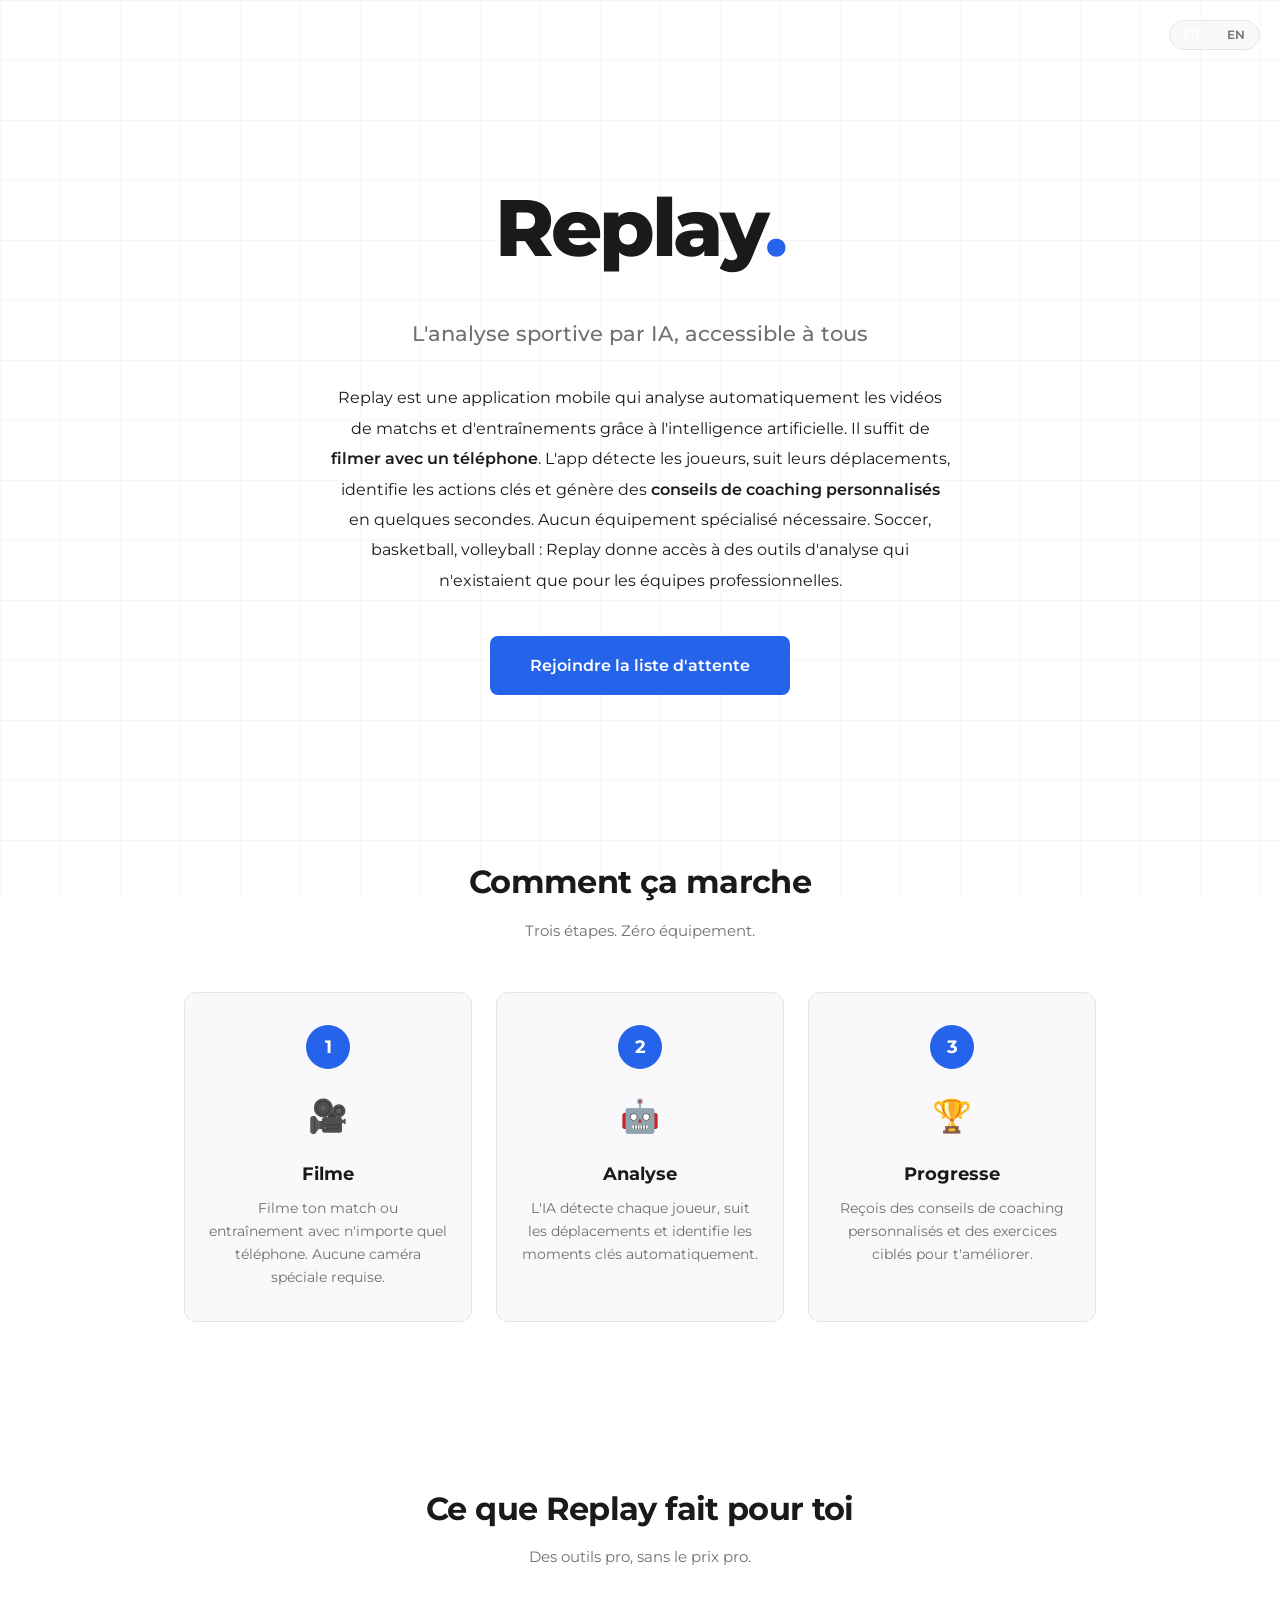
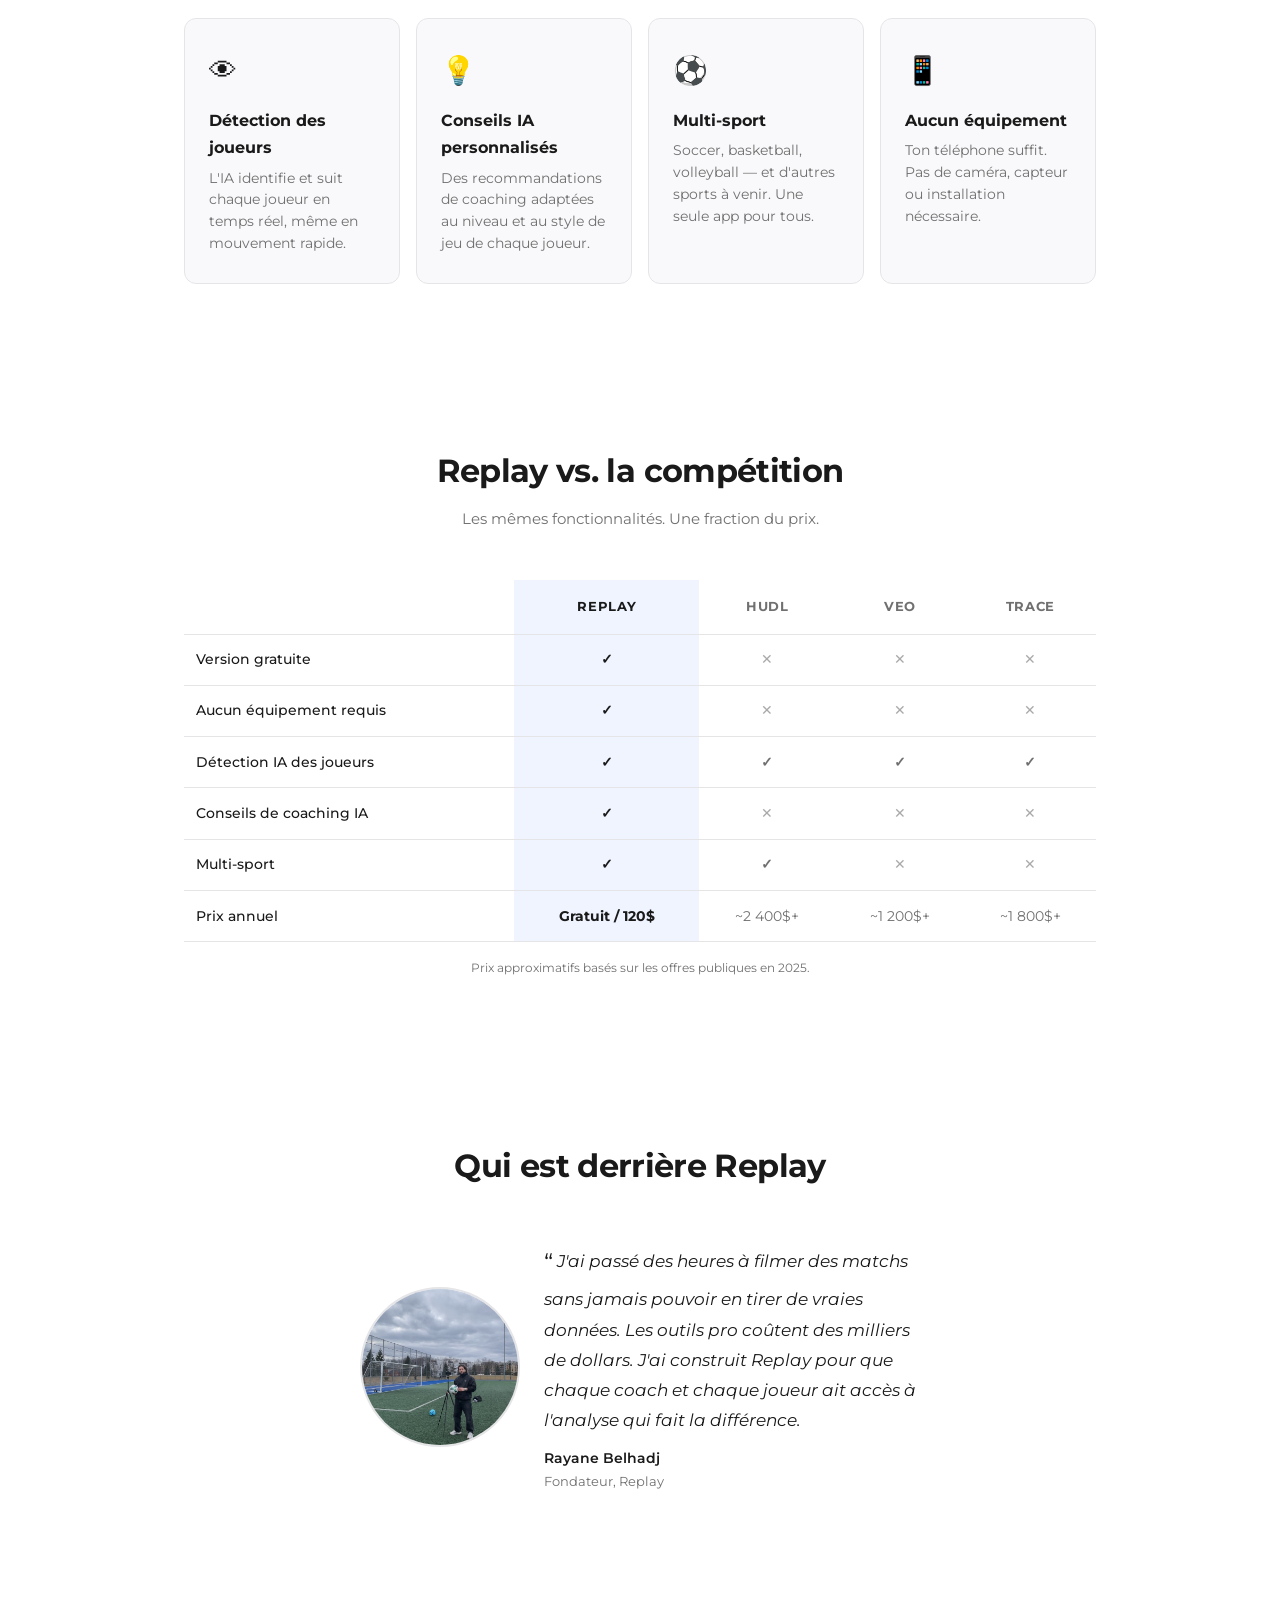
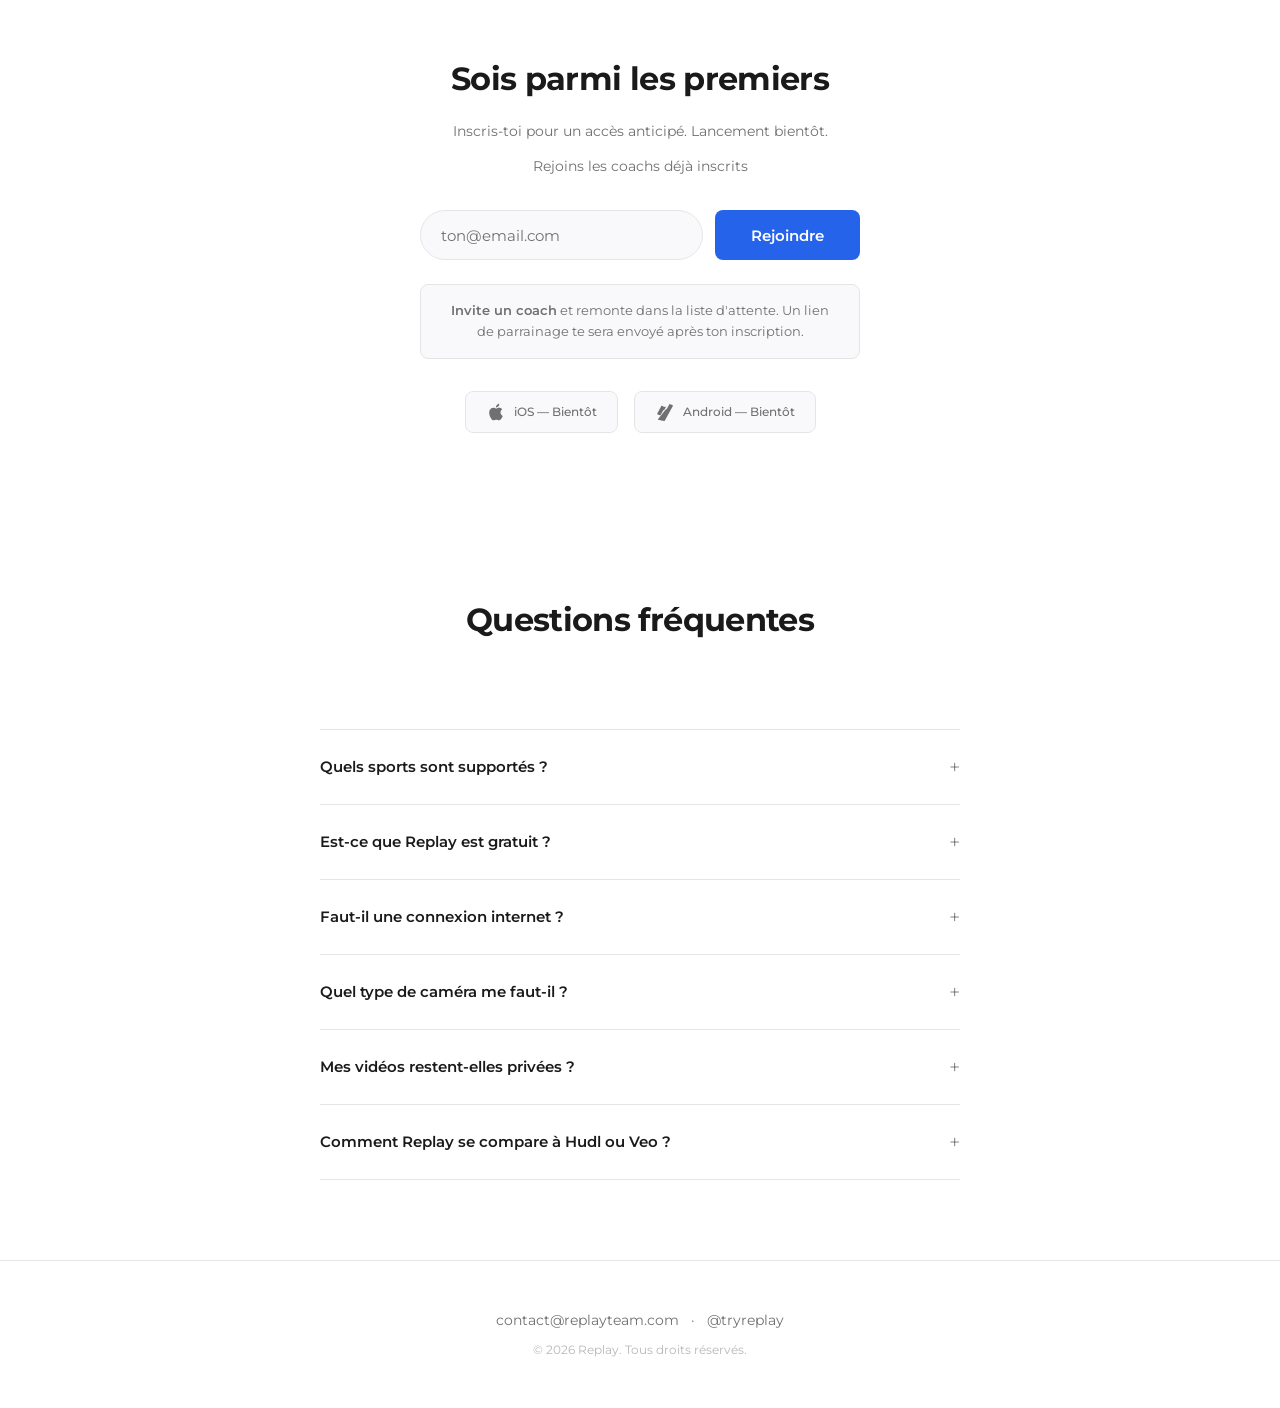
==== index.html @ a90bda13 "chore: remove serverless function, use Formspree, prepare for GitHub Pages" ====
<!DOCTYPE html>
<html lang="fr">
<head>
  <meta charset="UTF-8">
  <meta name="viewport" content="width=device-width, initial-scale=1.0">
  <title>Replay — L'analyse sportive par IA</title>
  <meta name="description" content="Replay analyse automatiquement vos vidéos de matchs grâce à l'IA. Aucun équipement spécialisé nécessaire. Filmez, analysez, progressez.">

  <!-- Open Graph -->
  <meta property="og:title" content="Replay — L'analyse sportive par IA">
  <meta property="og:description" content="Filme ton match. L'IA fait le reste. Conseils de coaching personnalisés en quelques secondes.">
  <meta property="og:type" content="website">
  <meta property="og:url" content="https://tryreplay.co">
  <meta property="og:image" content="https://tryreplay.co/og-image.png">
  <meta property="og:image:width" content="1200">
  <meta property="og:image:height" content="630">

  <!-- Twitter Card -->
  <meta name="twitter:card" content="summary_large_image">
  <meta name="twitter:title" content="Replay — L'analyse sportive par IA">
  <meta name="twitter:description" content="Filme ton match. L'IA fait le reste. Conseils de coaching personnalisés en quelques secondes.">
  <meta name="twitter:image" content="https://tryreplay.co/og-image.png">

  <!-- Favicon -->
  <link rel="icon" type="image/svg+xml" href="/favicon.svg">

  <!-- Fonts -->
  <link rel="preconnect" href="https://fonts.googleapis.com">
  <link rel="preconnect" href="https://fonts.gstatic.com" crossorigin>
  <link href="https://fonts.googleapis.com/css2?family=Montserrat:wght@400;500;600;700;800&display=swap" rel="stylesheet">

  <link rel="stylesheet" href="style.css">

  <!-- Analytics: uncomment after signing up at plausible.io -->
  <!-- <script defer data-domain="tryreplay.co" src="https://plausible.io/js/script.js"></script> -->
</head>
<body>

  <!-- Language Toggle -->
  <div class="lang-toggle">
    <button class="active" data-lang="fr">FR</button>
    <button data-lang="en">EN</button>
  </div>

  <!-- ═══ Hero ═══ -->
  <section class="hero">
    <div class="container">
      <h1 class="logo">Replay<span class="logo-dot">.</span></h1>
      <p class="subtitle" data-i18n="subtitle">L'analyse sportive par IA, accessible à tous</p>
      <p class="description" data-i18n="description">
        Replay est une application mobile qui analyse automatiquement les vidéos de matchs
        et d'entraînements grâce à l'intelligence artificielle. Il suffit de <strong>filmer avec un
        téléphone</strong>. L'app détecte les joueurs, suit leurs déplacements, identifie les actions
        clés et génère des <strong>conseils de coaching personnalisés</strong> en quelques secondes.
        Aucun équipement spécialisé nécessaire. Soccer, basketball, volleyball&nbsp;: Replay donne
        accès à des outils d'analyse qui n'existaient que pour les équipes professionnelles.
      </p>
      <div class="hero-cta">
        <a href="#waitlist" class="cta cta--large" data-i18n="cta_hero">Rejoindre la liste d'attente</a>
      </div>
    </div>
  </section>


  <!-- ═══ How It Works ═══ -->
  <section class="how-it-works">
    <div class="container container--wide">
      <h2 class="section-title fade-in" data-i18n="how_title">Comment ça marche</h2>
      <p class="section-subtitle fade-in" data-i18n="how_subtitle">Trois étapes. Zéro équipement.</p>
      <div class="steps">
        <div class="step fade-in">
          <span class="step-number">1</span>
          <span class="step-icon">&#127909;</span>
          <h3 data-i18n="step1_title">Filme</h3>
          <p data-i18n="step1_desc">Filme ton match ou entraînement avec n'importe quel téléphone. Aucune caméra spéciale requise.</p>
        </div>
        <div class="step fade-in">
          <span class="step-number">2</span>
          <span class="step-icon">&#129302;</span>
          <h3 data-i18n="step2_title">Analyse</h3>
          <p data-i18n="step2_desc">L'IA détecte chaque joueur, suit les déplacements et identifie les moments clés automatiquement.</p>
        </div>
        <div class="step fade-in">
          <span class="step-number">3</span>
          <span class="step-icon">&#127942;</span>
          <h3 data-i18n="step3_title">Progresse</h3>
          <p data-i18n="step3_desc">Reçois des conseils de coaching personnalisés et des exercices ciblés pour t'améliorer.</p>
        </div>
      </div>
    </div>
  </section>

  <!-- ═══ Features ═══ -->
  <section class="features">
    <div class="container container--wide">
      <h2 class="section-title fade-in" data-i18n="features_title">Ce que Replay fait pour toi</h2>
      <p class="section-subtitle fade-in" data-i18n="features_subtitle">Des outils pro, sans le prix pro.</p>
      <div class="features-grid">
        <div class="feature-card fade-in">
          <span class="feature-icon">&#128065;</span>
          <h3 data-i18n="feat1_title">Détection des joueurs</h3>
          <p data-i18n="feat1_desc">L'IA identifie et suit chaque joueur en temps réel, même en mouvement rapide.</p>
        </div>
        <div class="feature-card fade-in">
          <span class="feature-icon">&#128161;</span>
          <h3 data-i18n="feat2_title">Conseils IA personnalisés</h3>
          <p data-i18n="feat2_desc">Des recommandations de coaching adaptées au niveau et au style de jeu de chaque joueur.</p>
        </div>
        <div class="feature-card fade-in">
          <span class="feature-icon">&#9917;</span>
          <h3 data-i18n="feat3_title">Multi-sport</h3>
          <p data-i18n="feat3_desc">Soccer, basketball, volleyball — et d'autres sports à venir. Une seule app pour tous.</p>
        </div>
        <div class="feature-card fade-in">
          <span class="feature-icon">&#128241;</span>
          <h3 data-i18n="feat4_title">Aucun équipement</h3>
          <p data-i18n="feat4_desc">Ton téléphone suffit. Pas de caméra, capteur ou installation nécessaire.</p>
        </div>
      </div>
    </div>
  </section>

  <!-- ═══ Comparison ═══ -->
  <section class="comparison">
    <div class="container container--wide">
      <h2 class="section-title fade-in" data-i18n="comp_title">Replay vs. la compétition</h2>
      <p class="section-subtitle fade-in" data-i18n="comp_subtitle">Les mêmes fonctionnalités. Une fraction du prix.</p>
      <div class="comparison-table-wrapper fade-in">
        <table class="comparison-table">
          <thead>
            <tr>
              <th></th>
              <th class="highlight">Replay</th>
              <th>Hudl</th>
              <th>Veo</th>
              <th>Trace</th>
            </tr>
          </thead>
          <tbody>
            <tr>
              <td data-i18n="comp_row1">Version gratuite</td>
              <td class="highlight"><span class="check">&#10003;</span></td>
              <td><span class="cross">&#10005;</span></td>
              <td><span class="cross">&#10005;</span></td>
              <td><span class="cross">&#10005;</span></td>
            </tr>
            <tr>
              <td data-i18n="comp_row2">Aucun équipement requis</td>
              <td class="highlight"><span class="check">&#10003;</span></td>
              <td><span class="cross">&#10005;</span></td>
              <td><span class="cross">&#10005;</span></td>
              <td><span class="cross">&#10005;</span></td>
            </tr>
            <tr>
              <td data-i18n="comp_row3">Détection IA des joueurs</td>
              <td class="highlight"><span class="check">&#10003;</span></td>
              <td><span class="check">&#10003;</span></td>
              <td><span class="check">&#10003;</span></td>
              <td><span class="check">&#10003;</span></td>
            </tr>
            <tr>
              <td data-i18n="comp_row4">Conseils de coaching IA</td>
              <td class="highlight"><span class="check">&#10003;</span></td>
              <td><span class="cross">&#10005;</span></td>
              <td><span class="cross">&#10005;</span></td>
              <td><span class="cross">&#10005;</span></td>
            </tr>
            <tr>
              <td data-i18n="comp_row5">Multi-sport</td>
              <td class="highlight"><span class="check">&#10003;</span></td>
              <td><span class="check">&#10003;</span></td>
              <td><span class="cross">&#10005;</span></td>
              <td><span class="cross">&#10005;</span></td>
            </tr>
            <tr>
              <td data-i18n="comp_row6">Prix annuel</td>
              <td class="highlight" style="color:var(--green);font-weight:700;" data-i18n="comp_price_replay">Gratuit / 120$</td>
              <td data-i18n="comp_price_hudl">~2 400$+</td>
              <td data-i18n="comp_price_veo">~1 200$+</td>
              <td data-i18n="comp_price_trace">~1 800$+</td>
            </tr>
          </tbody>
        </table>
      </div>
      <p class="comparison-note fade-in" data-i18n="comp_note">Prix approximatifs basés sur les offres publiques en 2025.</p>
    </div>
  </section>

  <!-- ═══ Founder ═══ -->
  <section class="founder">
    <div class="container">
      <h2 class="section-title fade-in" data-i18n="founder_title">Qui est derrière Replay</h2>
      <p class="section-subtitle fade-in" data-i18n="founder_subtitle"></p>
      <div class="founder-card fade-in">
        <div class="founder-photo">
          <img src="founder.jpg" alt="Rayane Belhadj">
        </div>
        <div class="founder-text">
          <blockquote data-i18n="founder_quote">J'ai passé des heures à filmer des matchs sans jamais pouvoir en tirer de vraies données. Les outils pro coûtent des milliers de dollars. J'ai construit Replay pour que chaque coach et chaque joueur ait accès à l'analyse qui fait la différence.</blockquote>
          <p class="founder-name">Rayane Belhadj</p>
          <p class="founder-role" data-i18n="founder_role">Fondateur, Replay</p>
        </div>
      </div>
    </div>
  </section>

  <!-- ═══ Waitlist ═══ -->
  <section class="waitlist" id="waitlist">
    <div class="container">
      <h2 class="section-title fade-in" data-i18n="waitlist_title">Sois parmi les premiers</h2>
      <p class="waitlist-note fade-in" data-i18n="waitlist_note">Inscris-toi pour un accès anticipé. Lancement bientôt.</p>
      <div class="social-proof fade-in" data-i18n="social_proof">Rejoins les coachs déjà inscrits</div>
      <form class="waitlist-form fade-in" method="POST" action="https://formspree.io/f/xkopvroo">
        <input type="email" name="email" required autocomplete="email" data-i18n-placeholder="email_placeholder" placeholder="ton@email.com">
        <button type="submit" class="cta" data-i18n="cta_submit">Rejoindre</button>
      </form>
      <div class="referral fade-in">
        <p data-i18n="referral"><strong>Invite un coach</strong> et remonte dans la liste d'attente. Un lien de parrainage te sera envoyé après ton inscription.</p>
      </div>
      <div class="badges fade-in">
        <div class="badge">
          <svg viewBox="0 0 24 24" xmlns="http://www.w3.org/2000/svg"><path d="M18.71 19.5c-.83 1.24-1.71 2.45-3.05 2.47-1.34.03-1.77-.79-3.29-.79-1.53 0-2 .77-3.27.82-1.31.05-2.3-1.32-3.14-2.53C4.25 17 2.94 12.45 4.7 9.39c.87-1.52 2.43-2.48 4.12-2.51 1.28-.02 2.5.87 3.29.87.78 0 2.26-1.07 3.8-.91.65.03 2.47.26 3.64 1.98-.09.06-2.17 1.28-2.15 3.81.03 3.02 2.65 4.03 2.68 4.04-.03.07-.42 1.44-1.38 2.83M13 3.5c.73-.83 1.94-1.46 2.94-1.5.13 1.17-.34 2.35-1.04 3.19-.69.85-1.83 1.51-2.95 1.42-.15-1.15.41-2.35 1.05-3.11z"/></svg>
          <span data-i18n="badge_ios">iOS — Bientôt</span>
        </div>
        <div class="badge">
          <svg viewBox="0 0 24 24" xmlns="http://www.w3.org/2000/svg"><path d="M17.523 2.237l-3.066 5.594c-.408.746-1.098 1.24-1.88 1.397L3.507 20.78c-.178.192-.09.483.162.537l7.02 1.516c.404.087.825-.059 1.072-.394l9.632-17.548c.247-.45.037-1.012-.45-1.191l-2.87-.99a.876.876 0 00-.55.027zM7.94 4.242l-5.252 9.576c-.247.45-.037 1.013.45 1.191l2.87.99a.876.876 0 00.55-.027l3.066-5.594c.408-.746 1.098-1.24 1.88-1.397l1.737-3.167-1.073-.232c-.403-.087-.825.059-1.071.394L7.94 4.242z"/></svg>
          <span data-i18n="badge_android">Android — Bientôt</span>
        </div>
      </div>
    </div>
  </section>

  <!-- ═══ FAQ ═══ -->
  <section class="faq">
    <div class="container">
      <h2 class="section-title fade-in" data-i18n="faq_title">Questions fréquentes</h2>
      <p class="section-subtitle fade-in">&nbsp;</p>
      <div class="faq-list fade-in">
        <details class="faq-item">
          <summary data-i18n="faq1_q">Quels sports sont supportés ?</summary>
          <div class="faq-answer" data-i18n="faq1_a">Replay lance avec le soccer (7v7 et 11v11). Le basketball et le volleyball suivront peu après. D'autres sports seront ajoutés selon la demande.</div>
        </details>
        <details class="faq-item">
          <summary data-i18n="faq2_q">Est-ce que Replay est gratuit ?</summary>
          <div class="faq-answer" data-i18n="faq2_a">Replay offre une version gratuite avec une analyse par mois. L'abonnement Replay+ débloque les analyses illimitées et les fonctionnalités avancées.</div>
        </details>
        <details class="faq-item">
          <summary data-i18n="faq3_q">Faut-il une connexion internet ?</summary>
          <div class="faq-answer" data-i18n="faq3_a">Oui, une connexion est nécessaire pour l'analyse IA. Les images sont envoyées de manière sécurisée au cloud, analysées, puis supprimées immédiatement.</div>
        </details>
        <details class="faq-item">
          <summary data-i18n="faq4_q">Quel type de caméra me faut-il ?</summary>
          <div class="faq-answer" data-i18n="faq4_a">Aucune caméra spéciale. N'importe quel téléphone avec une caméra suffit. Filme depuis le bord du terrain et Replay s'occupe du reste.</div>
        </details>
        <details class="faq-item">
          <summary data-i18n="faq5_q">Mes vidéos restent-elles privées ?</summary>
          <div class="faq-answer" data-i18n="faq5_a">Absolument. Les images envoyées au cloud sont chiffrées et supprimées dès l'analyse terminée. Aucune vidéo n'est stockée sur nos serveurs.</div>
        </details>
        <details class="faq-item">
          <summary data-i18n="faq6_q">Comment Replay se compare à Hudl ou Veo ?</summary>
          <div class="faq-answer" data-i18n="faq6_a">Hudl et Veo sont d'excellents outils pour les organisations avec des budgets importants. Replay cible les 99% restants : coachs bénévoles, parents, petits clubs. Pas de caméra à acheter, pas d'abonnement coûteux, et des conseils IA que les autres n'offrent pas.</div>
        </details>
      </div>
    </div>
  </section>

  <!-- ═══ Footer ═══ -->
  <footer>
    <div class="footer-content">
      <a href="mailto:contact@replayteam.com">contact@replayteam.com</a>
      <span class="footer-divider">&middot;</span>
      <a href="https://instagram.com/tryreplay" target="_blank" rel="noopener">@tryreplay</a>
    </div>
    <p class="footer-copy">&copy; 2026 Replay. Tous droits réservés.</p>
  </footer>

  <script>
    // ── Scroll fade-in ──
    const observer = new IntersectionObserver((entries) => {
      entries.forEach(e => {
        if (e.isIntersecting) {
          e.target.classList.add('visible');
          observer.unobserve(e.target);
        }
      });
    }, { threshold: 0.12 });
    document.querySelectorAll('.fade-in').forEach(el => observer.observe(el));

    // ── i18n toggle ──
    const translations = {
      en: {
        subtitle: "AI sports analysis, accessible to everyone",
        description: `Replay is a mobile app that automatically analyzes game and training videos using artificial intelligence. Just <strong>film with your phone</strong>. The app detects players, tracks movements, identifies key actions and generates <strong>personalized coaching tips</strong> in seconds. No specialized equipment needed. Soccer, basketball, volleyball — Replay brings pro-level analysis tools to everyone.`,
        cta_hero: "Join the waitlist",
        stat1: "soccer players worldwide",
        stat2: "of youth coaches are untrained volunteers",
        stat3: "affordable analysis tool for the public",
        viz_title: "AI in action",
        viz_subtitle: "Real-time detection and tracking, right on your phone.",
        hud_badge: "ANALYZING",
        viz_label: "Simulated visualization of Replay analysis",
        how_title: "How it works",
        how_subtitle: "Three steps. Zero equipment.",
        step1_title: "Film",
        step1_desc: "Film your game or practice with any phone. No special camera required.",
        step2_title: "Analyze",
        step2_desc: "AI detects every player, tracks movements and identifies key moments automatically.",
        step3_title: "Improve",
        step3_desc: "Get personalized coaching tips and targeted drills to level up your game.",
        features_title: "What Replay does for you",
        features_subtitle: "Pro tools, without the pro price.",
        feat1_title: "Player detection",
        feat1_desc: "AI identifies and tracks every player in real time, even during fast action.",
        feat2_title: "Personalized AI coaching",
        feat2_desc: "Coaching recommendations tailored to each player's level and playing style.",
        feat3_title: "Multi-sport",
        feat3_desc: "Soccer, basketball, volleyball — and more sports coming. One app for all.",
        feat4_title: "No equipment",
        feat4_desc: "Your phone is all you need. No camera, sensor or setup required.",
        comp_title: "Replay vs. the competition",
        comp_subtitle: "Same features. A fraction of the price.",
        comp_row1: "Free version",
        comp_row2: "No equipment required",
        comp_row3: "AI player detection",
        comp_row4: "AI coaching tips",
        comp_row5: "Multi-sport",
        comp_row6: "Annual price",
        comp_price_replay: "Free / $120",
        comp_price_hudl: "~$2,400+",
        comp_price_veo: "~$1,200+",
        comp_price_trace: "~$1,800+",
        comp_note: "Approximate prices based on public listings in 2025.",
        founder_title: "Who's behind Replay",
        founder_subtitle: "",
        founder_quote: "I spent hours filming games without ever being able to extract real data. Pro tools cost thousands. I built Replay so every coach and player can access the analysis that makes the difference.",
        founder_role: "Founder, Replay",
        waitlist_title: "Be among the first",
        waitlist_note: "Sign up for early access. Launching soon.",
        social_proof: "Join the first coaches already signed up",
        email_placeholder: "your@email.com",
        cta_submit: "Join",
        referral: "<strong>Invite a coach</strong> and move up the waitlist. A referral link will be sent after you sign up.",
        badge_ios: "iOS — Coming soon",
        badge_android: "Android — Coming soon",
        faq_title: "Frequently asked questions",
        faq1_q: "What sports are supported?",
        faq1_a: "Replay launches with soccer (7v7 and 11v11). Basketball and volleyball will follow shortly. More sports will be added based on demand.",
        faq2_q: "Is Replay free?",
        faq2_a: "Replay offers a free tier with one analysis per month. The Replay+ subscription unlocks unlimited analyses and advanced features.",
        faq3_q: "Do I need an internet connection?",
        faq3_a: "Yes, a connection is required for AI analysis. Frames are securely sent to the cloud, analyzed, then immediately deleted.",
        faq4_q: "What kind of camera do I need?",
        faq4_a: "No special camera. Any phone with a camera will do. Film from the sideline and Replay handles the rest.",
        faq5_q: "Are my videos kept private?",
        faq5_a: "Absolutely. Frames sent to the cloud are encrypted and deleted as soon as analysis is complete. No video is stored on our servers.",
        faq6_q: "How does Replay compare to Hudl or Veo?",
        faq6_a: "Hudl and Veo are great tools for organizations with large budgets. Replay targets the other 99%: volunteer coaches, parents, small clubs. No camera to buy, no expensive subscription, and AI coaching tips the others don't offer."
      },
      fr: {
        subtitle: "L'analyse sportive par IA, accessible à tous",
        description: `Replay est une application mobile qui analyse automatiquement les vidéos de matchs et d'entraînements grâce à l'intelligence artificielle. Il suffit de <strong>filmer avec un téléphone</strong>. L'app détecte les joueurs, suit leurs déplacements, identifie les actions clés et génère des <strong>conseils de coaching personnalisés</strong> en quelques secondes. Aucun équipement spécialisé nécessaire. Soccer, basketball, volleyball&nbsp;: Replay donne accès à des outils d'analyse qui n'existaient que pour les équipes professionnelles.`,
        cta_hero: "Rejoindre la liste d'attente",
        stat1: "joueurs de soccer dans le monde",
        stat2: "des coachs jeunesse sont bénévoles sans formation",
        stat3: "outil d'analyse accessible au grand public",
        viz_title: "L'IA en action",
        viz_subtitle: "Détection et suivi en temps réel, directement sur ton téléphone.",
        hud_badge: "ANALYSE EN COURS",
        viz_label: "Visualisation simulée de l'analyse Replay",
        how_title: "Comment ça marche",
        how_subtitle: "Trois étapes. Zéro équipement.",
        step1_title: "Filme",
        step1_desc: "Filme ton match ou entraînement avec n'importe quel téléphone. Aucune caméra spéciale requise.",
        step2_title: "Analyse",
        step2_desc: "L'IA détecte chaque joueur, suit les déplacements et identifie les moments clés automatiquement.",
        step3_title: "Progresse",
        step3_desc: "Reçois des conseils de coaching personnalisés et des exercices ciblés pour t'améliorer.",
        features_title: "Ce que Replay fait pour toi",
        features_subtitle: "Des outils pro, sans le prix pro.",
        feat1_title: "Détection des joueurs",
        feat1_desc: "L'IA identifie et suit chaque joueur en temps réel, même en mouvement rapide.",
        feat2_title: "Conseils IA personnalisés",
        feat2_desc: "Des recommandations de coaching adaptées au niveau et au style de jeu de chaque joueur.",
        feat3_title: "Multi-sport",
        feat3_desc: "Soccer, basketball, volleyball — et d'autres sports à venir. Une seule app pour tous.",
        feat4_title: "Aucun équipement",
        feat4_desc: "Ton téléphone suffit. Pas de caméra, capteur ou installation nécessaire.",
        comp_title: "Replay vs. la compétition",
        comp_subtitle: "Les mêmes fonctionnalités. Une fraction du prix.",
        comp_row1: "Version gratuite",
        comp_row2: "Aucun équipement requis",
        comp_row3: "Détection IA des joueurs",
        comp_row4: "Conseils de coaching IA",
        comp_row5: "Multi-sport",
        comp_row6: "Prix annuel",
        comp_price_replay: "Gratuit / 120$",
        comp_price_hudl: "~2 400$+",
        comp_price_veo: "~1 200$+",
        comp_price_trace: "~1 800$+",
        comp_note: "Prix approximatifs basés sur les offres publiques en 2025.",
        founder_title: "Qui est derrière Replay",
        founder_subtitle: "",
        founder_quote: "J'ai passé des heures à filmer des matchs sans jamais pouvoir en tirer de vraies données. Les outils pro coûtent des milliers de dollars. J'ai construit Replay pour que chaque coach et chaque joueur ait accès à l'analyse qui fait la différence.",
        founder_role: "Fondateur, Replay",
        waitlist_title: "Sois parmi les premiers",
        waitlist_note: "Inscris-toi pour un accès anticipé. Lancement bientôt.",
        social_proof: "Rejoins les premiers coachs déjà inscrits",
        email_placeholder: "ton@email.com",
        cta_submit: "Rejoindre",
        referral: "<strong>Invite un coach</strong> et remonte dans la liste d'attente. Un lien de parrainage te sera envoyé après ton inscription.",
        badge_ios: "iOS — Bientôt",
        badge_android: "Android — Bientôt",
        faq_title: "Questions fréquentes",
        faq1_q: "Quels sports sont supportés ?",
        faq1_a: "Replay lance avec le soccer (7v7 et 11v11). Le basketball et le volleyball suivront peu après. D'autres sports seront ajoutés selon la demande.",
        faq2_q: "Est-ce que Replay est gratuit ?",
        faq2_a: "Replay offre une version gratuite avec une analyse par mois. L'abonnement Replay+ débloque les analyses illimitées et les fonctionnalités avancées.",
        faq3_q: "Faut-il une connexion internet ?",
        faq3_a: "Oui, une connexion est nécessaire pour l'analyse IA. Les images sont envoyées de manière sécurisée au cloud, analysées, puis supprimées immédiatement.",
        faq4_q: "Quel type de caméra me faut-il ?",
        faq4_a: "Aucune caméra spéciale. N'importe quel téléphone avec une caméra suffit. Filme depuis le bord du terrain et Replay s'occupe du reste.",
        faq5_q: "Mes vidéos restent-elles privées ?",
        faq5_a: "Absolument. Les images envoyées au cloud sont chiffrées et supprimées dès l'analyse terminée. Aucune vidéo n'est stockée sur nos serveurs.",
        faq6_q: "Comment Replay se compare à Hudl ou Veo ?",
        faq6_a: "Hudl et Veo sont d'excellents outils pour les organisations avec des budgets importants. Replay cible les 99% restants : coachs bénévoles, parents, petits clubs. Pas de caméra à acheter, pas d'abonnement coûteux, et des conseils IA que les autres n'offrent pas."
      }
    };

    document.querySelectorAll('.lang-toggle button').forEach(btn => {
      btn.addEventListener('click', () => {
        const lang = btn.dataset.lang;
        document.querySelectorAll('.lang-toggle button').forEach(b => b.classList.remove('active'));
        btn.classList.add('active');
        document.documentElement.lang = lang;
        const t = translations[lang];
        document.querySelectorAll('[data-i18n]').forEach(el => {
          const key = el.dataset.i18n;
          if (t[key] !== undefined) el.innerHTML = t[key];
        });
        document.querySelectorAll('[data-i18n-placeholder]').forEach(el => {
          const key = el.dataset.i18nPlaceholder;
          if (t[key] !== undefined) el.placeholder = t[key];
        });
      });
    });
  </script>

</body>
</html>
---- style.css ----
/* ── Reset & Base ── */
*, *::before, *::after {
  margin: 0;
  padding: 0;
  box-sizing: border-box;
}

:root {
  --bg: #ffffff;
  --bg-card: #f9f9fb;
  --bg-card-hover: #f3f3f6;
  --border: #e5e5e8;
  --text: #1a1a1a;
  --text-muted: #707070;
  --accent: #2563eb;
  --radius: 12px;
  --radius-sm: 8px;
}

html {
  font-size: 16px;
  scroll-behavior: smooth;
}

body {
  font-family: 'Montserrat', sans-serif;
  background: var(--bg);
  color: var(--text);
  line-height: 1.7;
  min-height: 100vh;
  -webkit-font-smoothing: antialiased;
  -moz-osx-font-smoothing: grayscale;
  overflow-x: hidden;
}

/* Subtle background grid */
body::before {
  content: '';
  position: fixed;
  inset: 0;
  background-image:
    linear-gradient(rgba(0,0,0,0.03) 1px, transparent 1px),
    linear-gradient(90deg, rgba(0,0,0,0.03) 1px, transparent 1px);
  background-size: 60px 60px;
  pointer-events: none;
  z-index: 0;
}

/* ── Layout ── */
.container {
  width: 100%;
  max-width: 800px;
  margin: 0 auto;
  padding: 0 1.5rem;
  position: relative;
  z-index: 1;
}

.container--wide {
  max-width: 960px;
}

section {
  padding: 4rem 0;
}

/* ── Language Toggle ── */
.lang-toggle {
  position: fixed;
  top: 1.25rem;
  right: 1.25rem;
  z-index: 100;
  display: flex;
  background: var(--bg-card);
  border: 1px solid var(--border);
  border-radius: 50px;
  overflow: hidden;
}

.lang-toggle button {
  font-family: 'Montserrat', sans-serif;
  font-size: 0.75rem;
  font-weight: 600;
  padding: 0.4rem 0.85rem;
  border: none;
  background: transparent;
  color: var(--text-muted);
  cursor: pointer;
  transition: all 0.25s ease;
}

.lang-toggle button.active {
  background: var(--gradient);
  color: #fff;
}

/* ── Hero ── */
.hero {
  padding: 7rem 0 3rem;
  text-align: center;
  position: relative;
}


.hero .container {
  display: flex;
  flex-direction: column;
  align-items: center;
}

.logo {
  font-size: 3.5rem;
  font-weight: 800;
  letter-spacing: -0.04em;
  margin-bottom: 1.25rem;
  animation: fadeUp 0.7s ease both;
  position: relative;
}

.logo-dot {
  color: var(--accent);
}

.subtitle {
  font-size: 1.15rem;
  font-weight: 500;
  color: var(--text-muted);
  margin-bottom: 2rem;
  animation: fadeUp 0.7s ease 0.08s both;
}

.description {
  font-size: 1rem;
  font-weight: 400;
  color: var(--text);
  line-height: 1.9;
  max-width: 620px;
  margin-bottom: 2.5rem;
  animation: fadeUp 0.7s ease 0.16s both;
}

.description strong {
  color: var(--accent-1);
  font-weight: 600;
}

.hero-cta {
  animation: fadeUp 0.7s ease 0.24s both;
}

/* ── Stats Bar ── */
.stats {
  border-top: 1px solid var(--border);
  border-bottom: 1px solid var(--border);
  padding: 3rem 0;
}

.stats-grid {
  display: grid;
  grid-template-columns: 1fr;
  gap: 2rem;
  text-align: center;
}

.stat-item {
  animation: fadeUp 0.7s ease both;
}

.stat-number {
  font-size: 2.25rem;
  font-weight: 800;
  color: var(--accent);
  line-height: 1.2;
  margin-bottom: 0.35rem;
}

.stat-label {
  font-size: 0.85rem;
  color: var(--text-muted);
  font-weight: 500;
}

/* ── Product Visualization (Phone Mockup) ── */
.product-viz {
  text-align: center;
  overflow: hidden;
}

.phone-mockup {
  width: 260px;
  height: 460px;
  margin: 0 auto;
  background: #1a1a2e;
  border: 2px solid #2a2a40;
  border-radius: 36px;
  position: relative;
  overflow: hidden;
  box-shadow: 0 20px 60px rgba(0,0,0,0.15), 0 0 80px rgba(59,111,245,0.06);
}

.phone-notch {
  position: absolute;
  top: 0;
  left: 50%;
  transform: translateX(-50%);
  width: 100px;
  height: 22px;
  background: #1a1a2e;
  border-radius: 0 0 16px 16px;
  z-index: 3;
}

.phone-screen {
  position: absolute;
  inset: 8px;
  border-radius: 28px;
  background: #0f2010;
  overflow: hidden;
}

/* Mini pitch */
.pitch {
  position: absolute;
  top: 60px;
  left: 20px;
  right: 20px;
  bottom: 40px;
  border: 1px solid rgba(255,255,255,0.12);
  border-radius: 4px;
}

.pitch-center-line {
  position: absolute;
  top: 0;
  bottom: 0;
  left: 50%;
  width: 1px;
  background: rgba(255,255,255,0.12);
}

.pitch-center-circle {
  position: absolute;
  top: 50%;
  left: 50%;
  width: 40px;
  height: 40px;
  transform: translate(-50%, -50%);
  border: 1px solid rgba(255,255,255,0.12);
  border-radius: 50%;
}

/* Player dots */
.player-dot {
  position: absolute;
  width: 10px;
  height: 10px;
  border-radius: 50%;
  z-index: 2;
}

.player-dot::after {
  content: '';
  position: absolute;
  inset: -3px;
  border-radius: 50%;
  border: 1px solid;
  border-color: inherit;
  opacity: 0.3;
}

.team-a { background: var(--accent-1); border-color: var(--accent-1); }
.team-b { background: var(--accent-2); border-color: var(--accent-2); }
.ball-dot {
  background: #fff;
  border-color: #fff;
  width: 6px;
  height: 6px;
}

/* Tracking line */
.tracking-line {
  position: absolute;
  height: 1px;
  background: var(--accent-1);
  opacity: 0.2;
  transform-origin: left;
  z-index: 1;
}

/* Player dot animations */
.p1 { top: 30%; left: 20%; animation: movePlayer1 8s ease-in-out infinite; }
.p2 { top: 55%; left: 15%; animation: movePlayer2 7s ease-in-out infinite; }
.p3 { top: 75%; left: 35%; animation: movePlayer3 9s ease-in-out infinite; }
.p4 { top: 40%; left: 40%; animation: movePlayer4 6s ease-in-out infinite; }
.p5 { top: 25%; left: 65%; animation: movePlayer5 8s ease-in-out infinite; }
.p6 { top: 60%; left: 70%; animation: movePlayer6 7s ease-in-out infinite; }
.p7 { top: 80%; left: 80%; animation: movePlayer7 9s ease-in-out infinite; }
.ball { top: 45%; left: 45%; animation: moveBall 5s ease-in-out infinite; }

@keyframes movePlayer1 { 0%,100% { transform: translate(0,0); } 50% { transform: translate(30px, 15px); } }
@keyframes movePlayer2 { 0%,100% { transform: translate(0,0); } 50% { transform: translate(20px, -25px); } }
@keyframes movePlayer3 { 0%,100% { transform: translate(0,0); } 50% { transform: translate(-15px, -20px); } }
@keyframes movePlayer4 { 0%,100% { transform: translate(0,0); } 50% { transform: translate(25px, 10px); } }
@keyframes movePlayer5 { 0%,100% { transform: translate(0,0); } 50% { transform: translate(-20px, 20px); } }
@keyframes movePlayer6 { 0%,100% { transform: translate(0,0); } 50% { transform: translate(15px, -15px); } }
@keyframes movePlayer7 { 0%,100% { transform: translate(0,0); } 50% { transform: translate(-25px, 10px); } }
@keyframes moveBall { 0%,100% { transform: translate(0,0); } 25% { transform: translate(30px, -20px); } 50% { transform: translate(50px, 10px); } 75% { transform: translate(20px, 30px); } }

/* HUD overlay elements */
.hud-top {
  position: absolute;
  top: 30px;
  left: 16px;
  right: 16px;
  display: flex;
  justify-content: space-between;
  font-size: 8px;
  font-weight: 600;
  color: var(--text-muted);
  z-index: 3;
}

.hud-badge {
  background: rgba(37, 99, 235, 0.15);
  color: #2563eb;
  padding: 2px 8px;
  border-radius: 4px;
  font-size: 7px;
}

.phone-label {
  font-size: 0.85rem;
  color: var(--text-muted);
  margin-top: 1.5rem;
}

/* ── How It Works ── */
.how-it-works {
  text-align: center;
}

.section-title {
  font-size: 1.75rem;
  font-weight: 700;
  margin-bottom: 0.5rem;
  letter-spacing: -0.02em;
}

.section-subtitle {
  font-size: 0.95rem;
  color: var(--text-muted);
  margin-bottom: 3rem;
}

.steps {
  display: grid;
  grid-template-columns: 1fr;
  gap: 1.5rem;
}

.step {
  background: var(--bg-card);
  border: 1px solid var(--border);
  border-radius: var(--radius);
  padding: 2rem 1.5rem;
  text-align: center;
  transition: border-color 0.3s ease, transform 0.3s ease;
}

.step:hover {
  border-color: var(--accent-1);
  transform: translateY(-2px);
}

.step-number {
  display: inline-flex;
  align-items: center;
  justify-content: center;
  width: 44px;
  height: 44px;
  border-radius: 50%;
  background: var(--accent);
  color: #fff;
  font-weight: 700;
  font-size: 1.1rem;
  margin-bottom: 1.25rem;
}

.step-icon {
  font-size: 2rem;
  margin-bottom: 1rem;
  display: block;
}

.step h3 {
  font-size: 1.1rem;
  font-weight: 700;
  margin-bottom: 0.5rem;
}

.step p {
  font-size: 0.9rem;
  color: var(--text-muted);
  line-height: 1.6;
}

/* ── Features ── */
.features {
  text-align: center;
}

.features-grid {
  display: grid;
  grid-template-columns: 1fr;
  gap: 1rem;
}

.feature-card {
  background: var(--bg-card);
  border: 1px solid var(--border);
  border-radius: var(--radius);
  padding: 1.75rem 1.5rem;
  text-align: left;
  transition: border-color 0.3s ease, transform 0.3s ease;
}

.feature-card:hover {
  border-color: var(--accent-2);
  transform: translateY(-2px);
}

.feature-icon {
  font-size: 1.75rem;
  margin-bottom: 0.75rem;
  display: block;
}

.feature-card h3 {
  font-size: 1rem;
  font-weight: 700;
  margin-bottom: 0.4rem;
}

.feature-card p {
  font-size: 0.85rem;
  color: var(--text-muted);
  line-height: 1.6;
}

/* ── Comparison Table ── */
.comparison {
  text-align: center;
}

.comparison-table-wrapper {
  overflow-x: auto;
  -webkit-overflow-scrolling: touch;
  margin: 0 -1.5rem;
  padding: 0 1.5rem;
}

.comparison-table {
  width: 100%;
  min-width: 520px;
  border-collapse: collapse;
  font-size: 0.85rem;
  text-align: center;
}

.comparison-table thead th {
  padding: 1rem 0.75rem;
  font-weight: 700;
  font-size: 0.8rem;
  text-transform: uppercase;
  letter-spacing: 0.05em;
  color: var(--text-muted);
  border-bottom: 1px solid var(--border);
}

.comparison-table thead th:first-child {
  text-align: left;
}

.comparison-table thead th.highlight {
  color: var(--accent-1);
  position: relative;
}

.comparison-table tbody td {
  padding: 0.85rem 0.75rem;
  border-bottom: 1px solid var(--border);
  color: var(--text-muted);
}

.comparison-table tbody td:first-child {
  text-align: left;
  color: var(--text);
  font-weight: 500;
}

.comparison-table .highlight {
  background: #f0f4ff;
  color: var(--text);
}

.check {
  color: var(--green);
  font-weight: 700;
}

.cross {
  color: var(--red);
  opacity: 0.6;
}

.comparison-note {
  font-size: 0.75rem;
  color: var(--text-muted);
  margin-top: 1rem;
  opacity: 0.6;
}

/* ── Founder ── */
.founder {
  text-align: center;
}

.founder-card {
  display: flex;
  flex-direction: column;
  align-items: center;
  gap: 1.5rem;
  max-width: 560px;
  margin: 0 auto;
}

.founder-photo {
  width: 160px;
  height: 160px;
  border-radius: 50%;
  background: var(--bg-card);
  border: 2px solid var(--border);
  display: flex;
  align-items: center;
  justify-content: center;
  overflow: hidden;
  flex-shrink: 0;
}

.founder-photo img {
  width: 100%;
  height: 100%;
  object-fit: cover;
}

.founder-photo-placeholder {
  color: var(--text-muted);
  font-size: 2rem;
}

.founder-text {
  text-align: center;
}

.founder-text blockquote {
  font-size: 1.05rem;
  font-style: italic;
  color: var(--text);
  line-height: 1.8;
  margin-bottom: 0.75rem;
}

.founder-text blockquote::before {
  content: '\201C';
  color: var(--accent-1);
  font-size: 1.5rem;
  font-style: normal;
  vertical-align: -0.15em;
  margin-right: 0.15em;
}

.founder-name {
  font-size: 0.85rem;
  font-weight: 600;
  color: var(--text);
}

.founder-role {
  font-size: 0.8rem;
  color: var(--text-muted);
}

/* ── Waitlist Form ── */
.waitlist {
  text-align: center;
  position: relative;
}


.waitlist .section-title {
  margin-bottom: 0.75rem;
}

.waitlist-note {
  font-size: 0.9rem;
  color: var(--text-muted);
  margin-bottom: 0.75rem;
}

.social-proof {
  font-size: 0.85rem;
  color: var(--text-muted);
  margin-bottom: 2rem;
}

.waitlist-form {
  display: flex;
  flex-direction: column;
  gap: 0.75rem;
  max-width: 440px;
  margin: 0 auto;
}

.waitlist-form input[type="email"] {
  font-family: 'Montserrat', sans-serif;
  font-size: 0.95rem;
  padding: 0.9rem 1.25rem;
  border-radius: 50px;
  border: 1px solid var(--border);
  background: var(--bg-card);
  color: var(--text);
  outline: none;
  transition: border-color 0.25s ease;
  width: 100%;
}

.waitlist-form input[type="email"]::placeholder {
  color: var(--text-muted);
}

.waitlist-form input[type="email"]:focus {
  border-color: var(--accent-1);
}

/* Referral hook */
.referral {
  margin-top: 1.5rem;
  padding: 1rem 1.5rem;
  background: var(--bg-card);
  border: 1px solid var(--border);
  border-radius: var(--radius-sm);
  display: inline-block;
  max-width: 440px;
}

.referral p {
  font-size: 0.8rem;
  color: var(--text-muted);
  line-height: 1.6;
}

.referral strong {
  color: var(--accent-2);
  font-weight: 600;
}

/* App Badges */
.badges {
  display: flex;
  justify-content: center;
  gap: 1rem;
  margin-top: 2rem;
}

.badge {
  display: inline-flex;
  align-items: center;
  gap: 0.5rem;
  padding: 0.6rem 1.25rem;
  background: var(--bg-card);
  border: 1px solid var(--border);
  border-radius: var(--radius-sm);
  color: var(--text-muted);
  font-size: 0.75rem;
  font-weight: 500;
  text-decoration: none;
  transition: border-color 0.2s ease;
}

.badge:hover {
  border-color: var(--accent);
  color: var(--accent);
}

.badge svg {
  width: 20px;
  height: 20px;
  fill: currentColor;
}

/* ── FAQ ── */
.faq {
  text-align: center;
}

.faq-list {
  max-width: 640px;
  margin: 0 auto;
  text-align: left;
}

.faq-item {
  border-bottom: 1px solid var(--border);
}

.faq-item:first-child {
  border-top: 1px solid var(--border);
}

.faq-item summary {
  font-size: 0.95rem;
  font-weight: 600;
  padding: 1.25rem 0;
  cursor: pointer;
  list-style: none;
  display: flex;
  justify-content: space-between;
  align-items: center;
  transition: color 0.2s ease;
}

.faq-item summary::-webkit-details-marker {
  display: none;
}

.faq-item summary:hover {
  color: var(--accent-1);
}

.faq-item summary::after {
  content: '+';
  font-size: 1.25rem;
  font-weight: 300;
  color: var(--text-muted);
  transition: transform 0.25s ease;
  flex-shrink: 0;
  margin-left: 1rem;
}

.faq-item[open] summary::after {
  transform: rotate(45deg);
}

.faq-item .faq-answer {
  font-size: 0.9rem;
  color: var(--text-muted);
  line-height: 1.7;
  padding-bottom: 1.25rem;
}

/* ── CTA Button ── */
.cta {
  display: inline-block;
  padding: 0.9rem 2.25rem;
  font-family: 'Montserrat', sans-serif;
  font-size: 0.95rem;
  font-weight: 600;
  color: #fff;
  background: var(--accent);
  border: none;
  border-radius: 8px;
  text-decoration: none;
  cursor: pointer;
  transition: background 0.2s ease;
}

.cta:hover {
  background: #1d4ed8;
}

.cta:active {
  opacity: 0.95;
}

.cta--large {
  padding: 1rem 2.5rem;
  font-size: 1rem;
}

/* ── Footer ── */
footer {
  padding: 3rem 1.5rem;
  text-align: center;
  border-top: 1px solid var(--border);
}

.footer-content {
  display: flex;
  flex-direction: column;
  align-items: center;
  gap: 0.75rem;
}

.footer-content a {
  color: var(--text-muted);
  text-decoration: none;
  font-size: 0.85rem;
  transition: color 0.2s ease;
}

.footer-content a:hover {
  color: var(--text);
}

.footer-divider {
  display: none;
}

.footer-copy {
  color: var(--text-muted);
  font-size: 0.75rem;
  margin-top: 0.5rem;
  opacity: 0.5;
}

/* ── Animations ── */
@keyframes fadeUp {
  from { opacity: 0; transform: translateY(12px); }
  to { opacity: 1; transform: translateY(0); }
}

.fade-in {
  opacity: 0;
  transform: translateY(24px);
  transition: opacity 0.6s ease, transform 0.6s ease;
}

.fade-in.visible {
  opacity: 1;
  transform: translateY(0);
}

/* ── Responsive ── */
@media (min-width: 480px) {
  .waitlist-form {
    flex-direction: row;
  }

  .waitlist-form input[type="email"] {
    flex: 1;
  }

  .founder-card {
    flex-direction: row;
    text-align: left;
  }

  .founder-text {
    text-align: left;
  }
}

@media (min-width: 640px) {
  .hero {
    padding: 9rem 0 4rem;
  }

  .logo {
    font-size: 4.5rem;
  }

  .subtitle {
    font-size: 1.3rem;
  }

  .stats-grid {
    grid-template-columns: repeat(3, 1fr);
    gap: 1rem;
  }

  .steps {
    grid-template-columns: repeat(3, 1fr);
  }

  .features-grid {
    grid-template-columns: repeat(2, 1fr);
  }

  .footer-content {
    flex-direction: row;
    justify-content: center;
  }

  .footer-divider {
    display: inline;
    color: var(--text-muted);
    font-size: 0.85rem;
  }

  .phone-mockup {
    width: 300px;
    height: 530px;
  }
}

@media (min-width: 1024px) {
  .hero {
    padding: 10rem 0 5rem;
  }

  .logo {
    font-size: 5rem;
  }

  section {
    padding: 5rem 0;
  }

  .features-grid {
    grid-template-columns: repeat(4, 1fr);
  }

  .section-title {
    font-size: 2rem;
  }
}
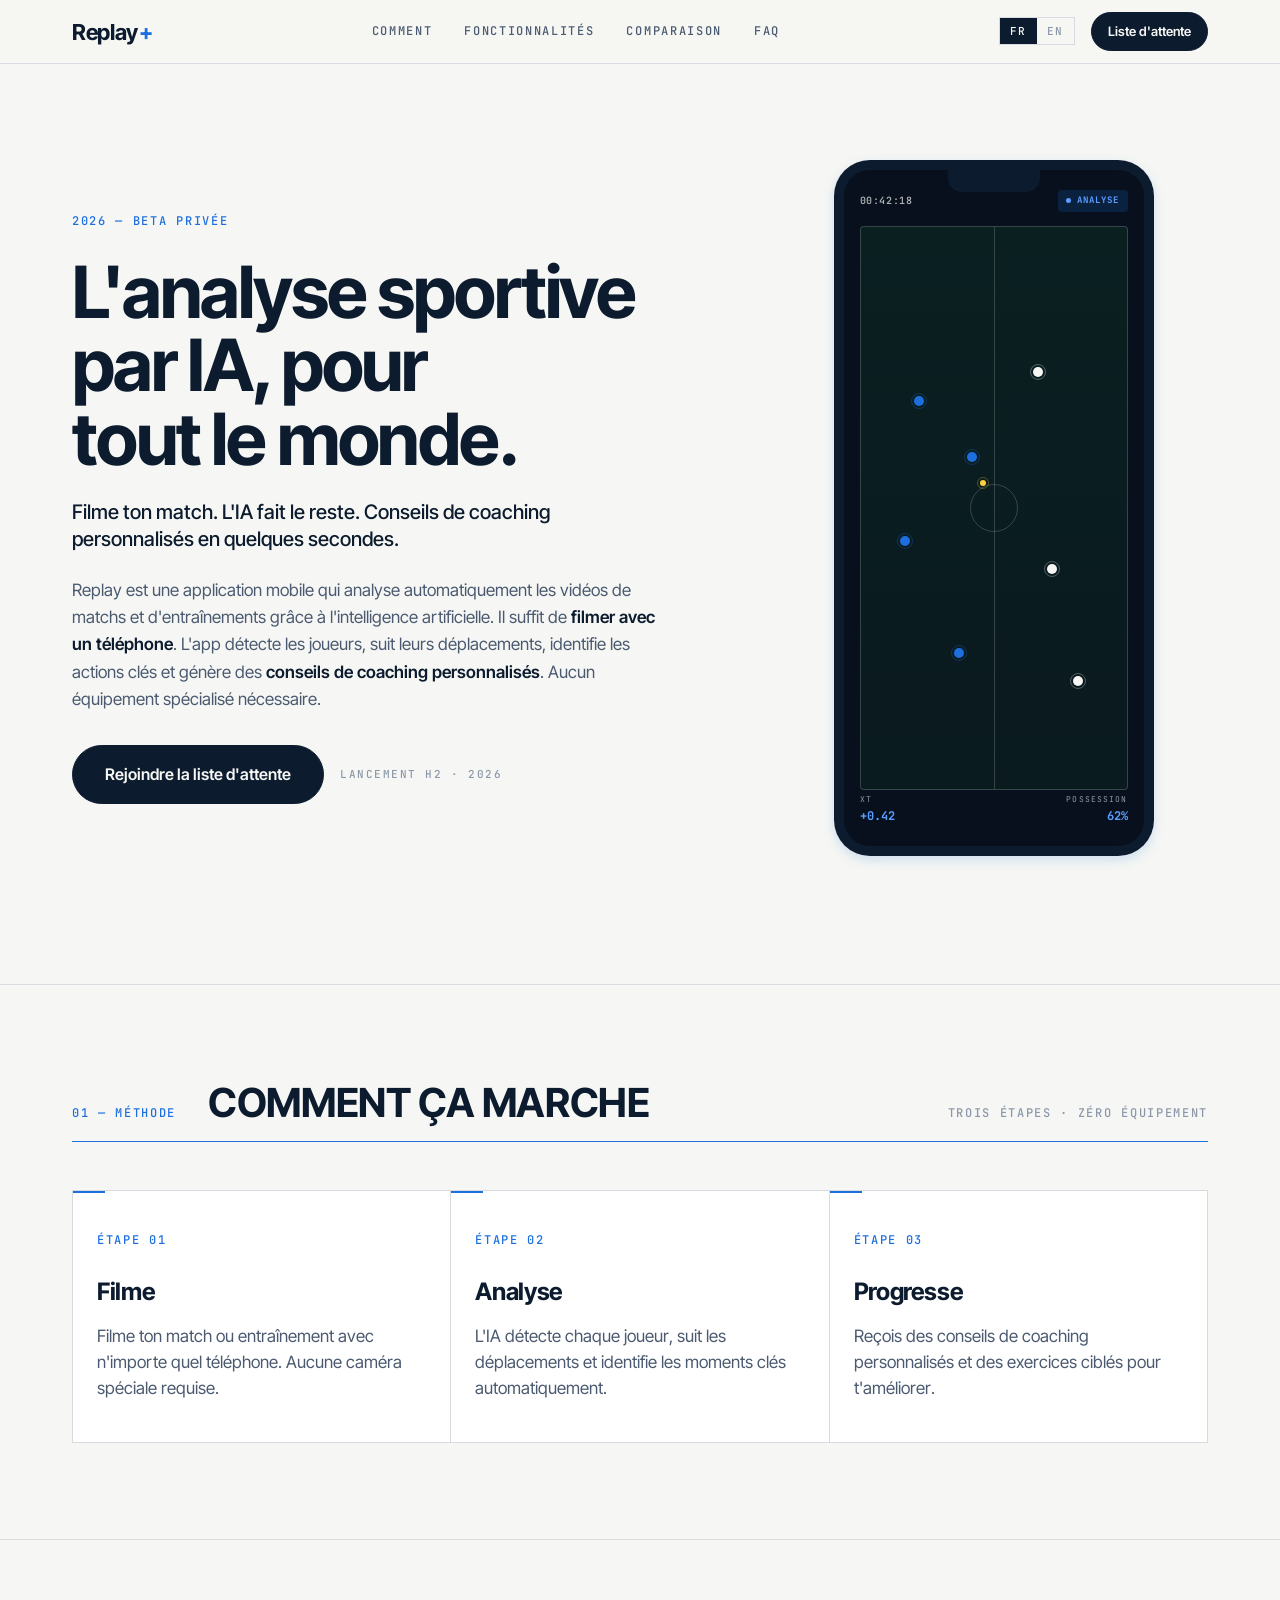
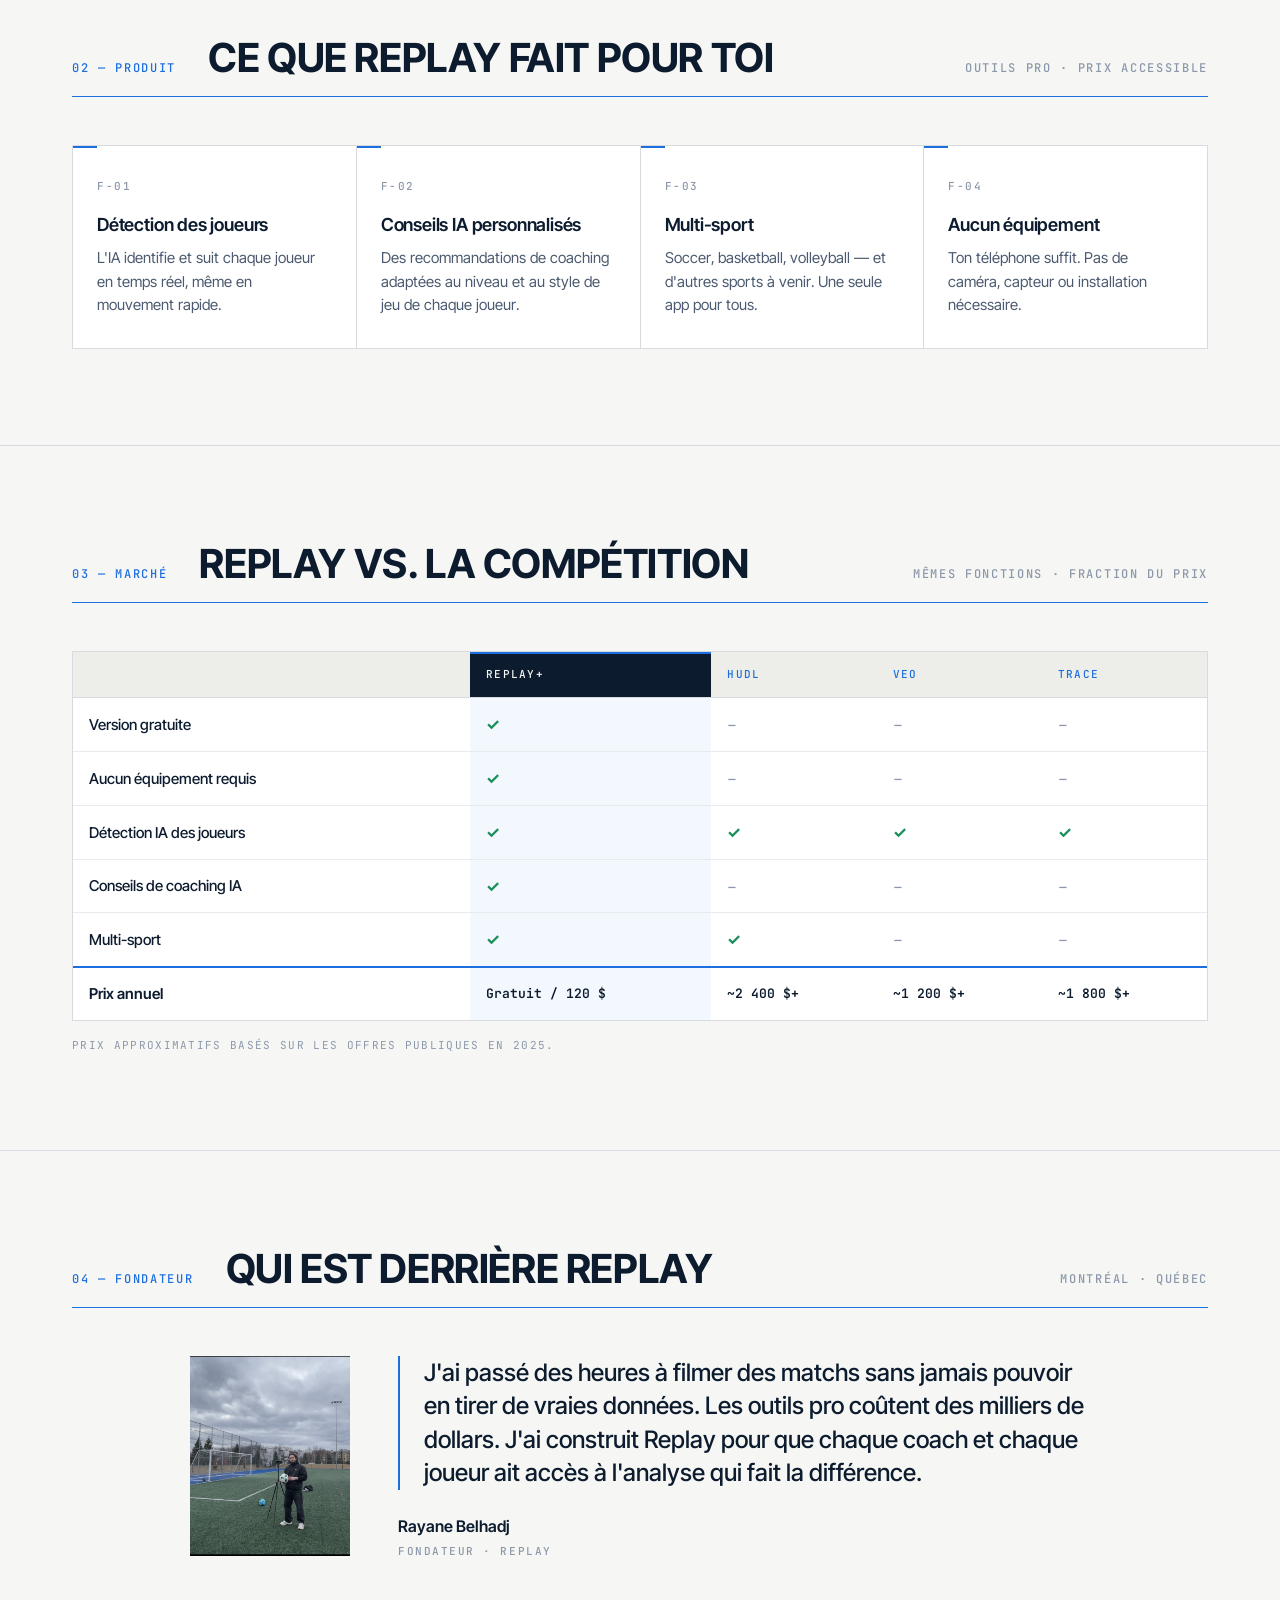
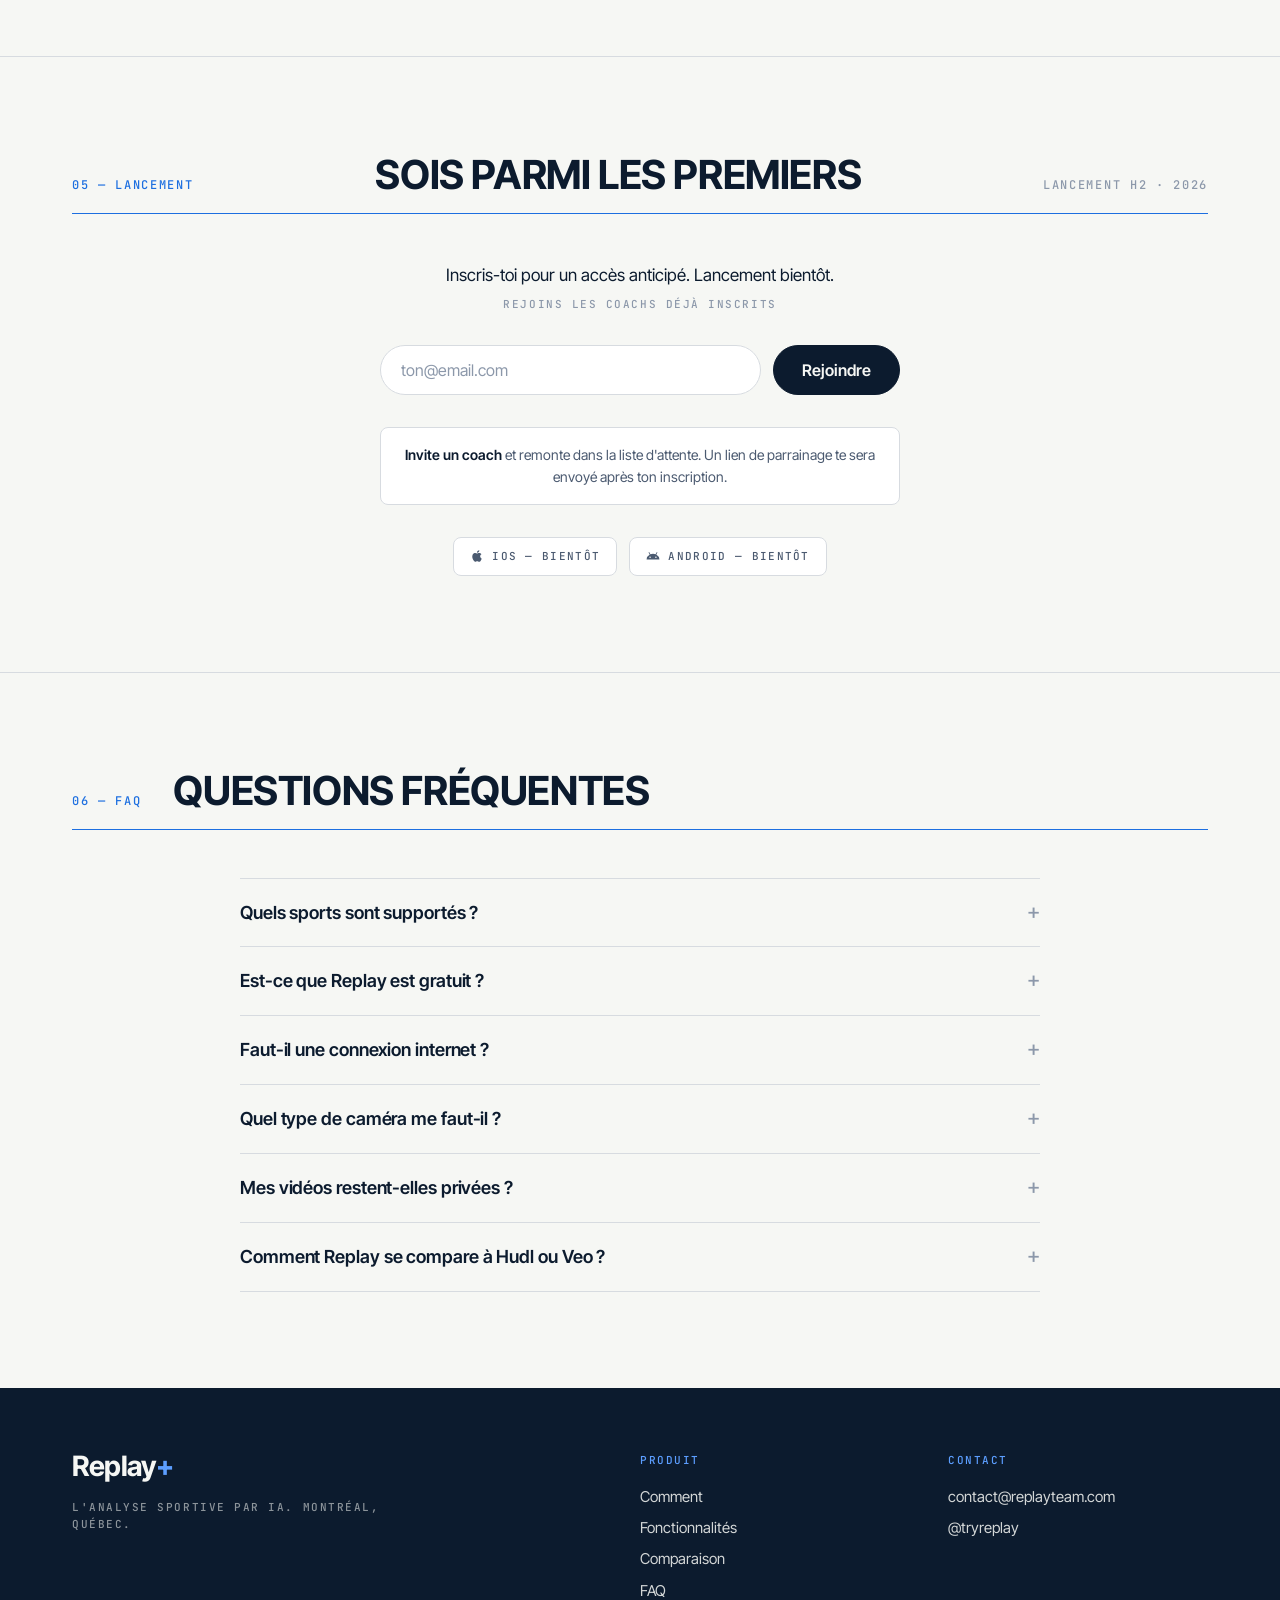
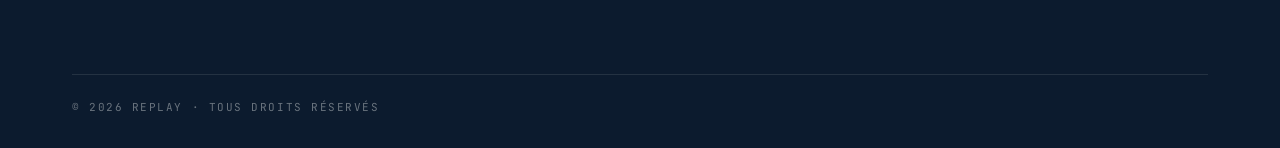
==== commit 5e274f3b: "feat(design): adopt Replay+ design system (editorial voice) Rebuilds the site against docs/business/" ====
--- a/index.html
+++ b/index.html
@@ -3,11 +3,11 @@
 <head>
   <meta charset="UTF-8">
   <meta name="viewport" content="width=device-width, initial-scale=1.0">
-  <title>Replay — L'analyse sportive par IA</title>
+  <title>Replay+ — L'analyse sportive par IA</title>
   <meta name="description" content="Replay analyse automatiquement vos vidéos de matchs grâce à l'IA. Aucun équipement spécialisé nécessaire. Filmez, analysez, progressez.">
 
   <!-- Open Graph -->
-  <meta property="og:title" content="Replay — L'analyse sportive par IA">
+  <meta property="og:title" content="Replay+ — L'analyse sportive par IA">
   <meta property="og:description" content="Filme ton match. L'IA fait le reste. Conseils de coaching personnalisés en quelques secondes.">
   <meta property="og:type" content="website">
   <meta property="og:url" content="https://tryreplay.co">
@@ -17,17 +17,20 @@
 
   <!-- Twitter Card -->
   <meta name="twitter:card" content="summary_large_image">
-  <meta name="twitter:title" content="Replay — L'analyse sportive par IA">
+  <meta name="twitter:title" content="Replay+ — L'analyse sportive par IA">
   <meta name="twitter:description" content="Filme ton match. L'IA fait le reste. Conseils de coaching personnalisés en quelques secondes.">
   <meta name="twitter:image" content="https://tryreplay.co/og-image.png">
 
+  <!-- Theme color (matches paper bg) -->
+  <meta name="theme-color" content="#f6f7f4">
+
   <!-- Favicon -->
   <link rel="icon" type="image/svg+xml" href="/favicon.svg">
 
-  <!-- Fonts -->
+  <!-- Fonts (Inter Tight + JetBrains Mono, per DESIGN-SYSTEM.md §3) -->
   <link rel="preconnect" href="https://fonts.googleapis.com">
   <link rel="preconnect" href="https://fonts.gstatic.com" crossorigin>
-  <link href="https://fonts.googleapis.com/css2?family=Montserrat:wght@400;500;600;700;800&display=swap" rel="stylesheet">
+  <link href="https://fonts.googleapis.com/css2?family=Inter+Tight:wght@400;500;600;700&family=JetBrains+Mono:wght@400;500;600;700&display=swap" rel="stylesheet">
 
   <link rel="stylesheet" href="style.css">
 
@@ -36,53 +39,107 @@
 </head>
 <body>
 
-  <!-- Language Toggle -->
-  <div class="lang-toggle">
-    <button class="active" data-lang="fr">FR</button>
-    <button data-lang="en">EN</button>
-  </div>
+  <!-- ═══ Sticky Header ═══ -->
+  <header class="site-header">
+    <div class="container">
+      <a href="/" class="wordmark" aria-label="Replay+">Replay<span class="accent">+</span></a>
+      <nav class="header-nav" aria-label="Section navigation">
+        <a href="#how" data-i18n="nav_how">Comment</a>
+        <a href="#features" data-i18n="nav_features">Fonctionnalités</a>
+        <a href="#compare" data-i18n="nav_compare">Comparaison</a>
+        <a href="#faq" data-i18n="nav_faq">FAQ</a>
+      </nav>
+      <div class="header-right">
+        <div class="lang-toggle" role="group" aria-label="Language">
+          <button class="active" data-lang="fr" type="button">FR</button>
+          <button data-lang="en" type="button">EN</button>
+        </div>
+        <a href="#waitlist" class="cta" data-i18n="nav_cta">Liste d'attente</a>
+      </div>
+    </div>
+  </header>
 
   <!-- ═══ Hero ═══ -->
   <section class="hero">
     <div class="container">
-      <h1 class="logo">Replay<span class="logo-dot">.</span></h1>
-      <p class="subtitle" data-i18n="subtitle">L'analyse sportive par IA, accessible à tous</p>
-      <p class="description" data-i18n="description">
-        Replay est une application mobile qui analyse automatiquement les vidéos de matchs
-        et d'entraînements grâce à l'intelligence artificielle. Il suffit de <strong>filmer avec un
-        téléphone</strong>. L'app détecte les joueurs, suit leurs déplacements, identifie les actions
-        clés et génère des <strong>conseils de coaching personnalisés</strong> en quelques secondes.
-        Aucun équipement spécialisé nécessaire. Soccer, basketball, volleyball&nbsp;: Replay donne
-        accès à des outils d'analyse qui n'existaient que pour les équipes professionnelles.
-      </p>
-      <div class="hero-cta">
-        <a href="#waitlist" class="cta cta--large" data-i18n="cta_hero">Rejoindre la liste d'attente</a>
-      </div>
-    </div>
-  </section>
-
+      <div class="hero-grid">
+        <div class="hero-text">
+          <p class="hero-eyebrow" data-i18n="hero_eyebrow">2026 — Beta privée</p>
+          <h1 data-i18n="hero_h1">L'analyse sportive par IA, pour tout le monde.</h1>
+          <p class="lead" data-i18n="lead">Filme ton match. L'IA fait le reste. Conseils de coaching personnalisés en quelques secondes.</p>
+          <p class="description" data-i18n="description">
+            Replay est une application mobile qui analyse automatiquement les vidéos de matchs
+            et d'entraînements grâce à l'intelligence artificielle. Il suffit de <strong>filmer avec un
+            téléphone</strong>. L'app détecte les joueurs, suit leurs déplacements, identifie les actions
+            clés et génère des <strong>conseils de coaching personnalisés</strong>. Aucun équipement
+            spécialisé nécessaire.
+          </p>
+          <div class="hero-cta">
+            <a href="#waitlist" class="cta cta--large" data-i18n="cta_hero">Rejoindre la liste d'attente</a>
+            <span class="hero-meta" data-i18n="hero_meta">Lancement H2 · 2026</span>
+          </div>
+        </div>
+
+        <div class="hero-visual" aria-hidden="true">
+          <div class="phone">
+            <div class="phone-frame">
+              <div class="phone-notch"></div>
+              <div class="phone-screen">
+                <div class="hud-top">
+                  <span class="hud-time">00:42:18</span>
+                  <span class="hud-badge" data-i18n="hud_badge">Analyse</span>
+                </div>
+                <div class="pitch">
+                  <div class="pitch-center-line"></div>
+                  <div class="pitch-center-circle"></div>
+                  <div class="player-dot team-a p1"></div>
+                  <div class="player-dot team-a p2"></div>
+                  <div class="player-dot team-a p3"></div>
+                  <div class="player-dot team-a p4"></div>
+                  <div class="player-dot team-b p5"></div>
+                  <div class="player-dot team-b p6"></div>
+                  <div class="player-dot team-b p7"></div>
+                  <div class="player-dot ball-dot ball"></div>
+                </div>
+                <div class="hud-bottom">
+                  <div class="hud-stat">
+                    <span class="k">XT</span>
+                    <span class="v">+0.42</span>
+                  </div>
+                  <div class="hud-stat">
+                    <span class="k">Possession</span>
+                    <span class="v">62%</span>
+                  </div>
+                </div>
+              </div>
+            </div>
+          </div>
+        </div>
+      </div>
+    </div>
+  </section>
 
   <!-- ═══ How It Works ═══ -->
-  <section class="how-it-works">
-    <div class="container container--wide">
-      <h2 class="section-title fade-in" data-i18n="how_title">Comment ça marche</h2>
-      <p class="section-subtitle fade-in" data-i18n="how_subtitle">Trois étapes. Zéro équipement.</p>
+  <section class="how-it-works" id="how">
+    <div class="container">
+      <header class="s-head fade-in">
+        <span class="num">01 — Méthode</span>
+        <h2 class="title" data-i18n="how_title">Comment ça marche</h2>
+        <span class="meta" data-i18n="how_subtitle">Trois étapes · zéro équipement</span>
+      </header>
       <div class="steps">
         <div class="step fade-in">
-          <span class="step-number">1</span>
-          <span class="step-icon">&#127909;</span>
+          <div class="step-num">Étape 01</div>
           <h3 data-i18n="step1_title">Filme</h3>
           <p data-i18n="step1_desc">Filme ton match ou entraînement avec n'importe quel téléphone. Aucune caméra spéciale requise.</p>
         </div>
         <div class="step fade-in">
-          <span class="step-number">2</span>
-          <span class="step-icon">&#129302;</span>
+          <div class="step-num">Étape 02</div>
           <h3 data-i18n="step2_title">Analyse</h3>
           <p data-i18n="step2_desc">L'IA détecte chaque joueur, suit les déplacements et identifie les moments clés automatiquement.</p>
         </div>
         <div class="step fade-in">
-          <span class="step-number">3</span>
-          <span class="step-icon">&#127942;</span>
+          <div class="step-num">Étape 03</div>
           <h3 data-i18n="step3_title">Progresse</h3>
           <p data-i18n="step3_desc">Reçois des conseils de coaching personnalisés et des exercices ciblés pour t'améliorer.</p>
         </div>
@@ -91,28 +148,31 @@
   </section>
 
   <!-- ═══ Features ═══ -->
-  <section class="features">
-    <div class="container container--wide">
-      <h2 class="section-title fade-in" data-i18n="features_title">Ce que Replay fait pour toi</h2>
-      <p class="section-subtitle fade-in" data-i18n="features_subtitle">Des outils pro, sans le prix pro.</p>
+  <section class="features" id="features">
+    <div class="container">
+      <header class="s-head fade-in">
+        <span class="num">02 — Produit</span>
+        <h2 class="title" data-i18n="features_title">Ce que Replay fait pour toi</h2>
+        <span class="meta" data-i18n="features_subtitle">Outils pro · prix accessible</span>
+      </header>
       <div class="features-grid">
         <div class="feature-card fade-in">
-          <span class="feature-icon">&#128065;</span>
+          <div class="feat-num">F-01</div>
           <h3 data-i18n="feat1_title">Détection des joueurs</h3>
           <p data-i18n="feat1_desc">L'IA identifie et suit chaque joueur en temps réel, même en mouvement rapide.</p>
         </div>
         <div class="feature-card fade-in">
-          <span class="feature-icon">&#128161;</span>
+          <div class="feat-num">F-02</div>
           <h3 data-i18n="feat2_title">Conseils IA personnalisés</h3>
           <p data-i18n="feat2_desc">Des recommandations de coaching adaptées au niveau et au style de jeu de chaque joueur.</p>
         </div>
         <div class="feature-card fade-in">
-          <span class="feature-icon">&#9917;</span>
+          <div class="feat-num">F-03</div>
           <h3 data-i18n="feat3_title">Multi-sport</h3>
           <p data-i18n="feat3_desc">Soccer, basketball, volleyball — et d'autres sports à venir. Une seule app pour tous.</p>
         </div>
         <div class="feature-card fade-in">
-          <span class="feature-icon">&#128241;</span>
+          <div class="feat-num">F-04</div>
           <h3 data-i18n="feat4_title">Aucun équipement</h3>
           <p data-i18n="feat4_desc">Ton téléphone suffit. Pas de caméra, capteur ou installation nécessaire.</p>
         </div>
@@ -121,16 +181,19 @@
   </section>
 
   <!-- ═══ Comparison ═══ -->
-  <section class="comparison">
-    <div class="container container--wide">
-      <h2 class="section-title fade-in" data-i18n="comp_title">Replay vs. la compétition</h2>
-      <p class="section-subtitle fade-in" data-i18n="comp_subtitle">Les mêmes fonctionnalités. Une fraction du prix.</p>
+  <section class="comparison" id="compare">
+    <div class="container">
+      <header class="s-head fade-in">
+        <span class="num">03 — Marché</span>
+        <h2 class="title" data-i18n="comp_title">Replay vs. la compétition</h2>
+        <span class="meta" data-i18n="comp_subtitle">Mêmes fonctions · fraction du prix</span>
+      </header>
       <div class="comparison-table-wrapper fade-in">
         <table class="comparison-table">
           <thead>
             <tr>
-              <th></th>
-              <th class="highlight">Replay</th>
+              <th>&nbsp;</th>
+              <th class="highlight">Replay+</th>
               <th>Hudl</th>
               <th>Veo</th>
               <th>Trace</th>
@@ -140,16 +203,16 @@
             <tr>
               <td data-i18n="comp_row1">Version gratuite</td>
               <td class="highlight"><span class="check">&#10003;</span></td>
-              <td><span class="cross">&#10005;</span></td>
-              <td><span class="cross">&#10005;</span></td>
-              <td><span class="cross">&#10005;</span></td>
+              <td><span class="cross">&minus;</span></td>
+              <td><span class="cross">&minus;</span></td>
+              <td><span class="cross">&minus;</span></td>
             </tr>
             <tr>
               <td data-i18n="comp_row2">Aucun équipement requis</td>
               <td class="highlight"><span class="check">&#10003;</span></td>
-              <td><span class="cross">&#10005;</span></td>
-              <td><span class="cross">&#10005;</span></td>
-              <td><span class="cross">&#10005;</span></td>
+              <td><span class="cross">&minus;</span></td>
+              <td><span class="cross">&minus;</span></td>
+              <td><span class="cross">&minus;</span></td>
             </tr>
             <tr>
               <td data-i18n="comp_row3">Détection IA des joueurs</td>
@@ -161,23 +224,23 @@
             <tr>
               <td data-i18n="comp_row4">Conseils de coaching IA</td>
               <td class="highlight"><span class="check">&#10003;</span></td>
-              <td><span class="cross">&#10005;</span></td>
-              <td><span class="cross">&#10005;</span></td>
-              <td><span class="cross">&#10005;</span></td>
+              <td><span class="cross">&minus;</span></td>
+              <td><span class="cross">&minus;</span></td>
+              <td><span class="cross">&minus;</span></td>
             </tr>
             <tr>
               <td data-i18n="comp_row5">Multi-sport</td>
               <td class="highlight"><span class="check">&#10003;</span></td>
               <td><span class="check">&#10003;</span></td>
-              <td><span class="cross">&#10005;</span></td>
-              <td><span class="cross">&#10005;</span></td>
+              <td><span class="cross">&minus;</span></td>
+              <td><span class="cross">&minus;</span></td>
             </tr>
             <tr>
               <td data-i18n="comp_row6">Prix annuel</td>
-              <td class="highlight" style="color:var(--green);font-weight:700;" data-i18n="comp_price_replay">Gratuit / 120$</td>
-              <td data-i18n="comp_price_hudl">~2 400$+</td>
-              <td data-i18n="comp_price_veo">~1 200$+</td>
-              <td data-i18n="comp_price_trace">~1 800$+</td>
+              <td class="highlight" data-i18n="comp_price_replay">Gratuit / 120 $</td>
+              <td data-i18n="comp_price_hudl">~2 400 $+</td>
+              <td data-i18n="comp_price_veo">~1 200 $+</td>
+              <td data-i18n="comp_price_trace">~1 800 $+</td>
             </tr>
           </tbody>
         </table>
@@ -187,18 +250,21 @@
   </section>
 
   <!-- ═══ Founder ═══ -->
-  <section class="founder">
-    <div class="container">
-      <h2 class="section-title fade-in" data-i18n="founder_title">Qui est derrière Replay</h2>
-      <p class="section-subtitle fade-in" data-i18n="founder_subtitle"></p>
+  <section class="founder" id="founder">
+    <div class="container">
+      <header class="s-head fade-in">
+        <span class="num">04 — Fondateur</span>
+        <h2 class="title" data-i18n="founder_title">Qui est derrière Replay</h2>
+        <span class="meta">Montréal · Québec</span>
+      </header>
       <div class="founder-card fade-in">
         <div class="founder-photo">
           <img src="founder.jpg" alt="Rayane Belhadj">
         </div>
         <div class="founder-text">
-          <blockquote data-i18n="founder_quote">J'ai passé des heures à filmer des matchs sans jamais pouvoir en tirer de vraies données. Les outils pro coûtent des milliers de dollars. J'ai construit Replay pour que chaque coach et chaque joueur ait accès à l'analyse qui fait la différence.</blockquote>
+          <blockquote class="founder-quote" data-i18n="founder_quote">J'ai passé des heures à filmer des matchs sans jamais pouvoir en tirer de vraies données. Les outils pro coûtent des milliers de dollars. J'ai construit Replay pour que chaque coach et chaque joueur ait accès à l'analyse qui fait la différence.</blockquote>
           <p class="founder-name">Rayane Belhadj</p>
-          <p class="founder-role" data-i18n="founder_role">Fondateur, Replay</p>
+          <p class="founder-role" data-i18n="founder_role">Fondateur · Replay</p>
         </div>
       </div>
     </div>
@@ -207,11 +273,15 @@
   <!-- ═══ Waitlist ═══ -->
   <section class="waitlist" id="waitlist">
     <div class="container">
-      <h2 class="section-title fade-in" data-i18n="waitlist_title">Sois parmi les premiers</h2>
+      <header class="s-head fade-in">
+        <span class="num">05 — Lancement</span>
+        <h2 class="title" data-i18n="waitlist_title">Sois parmi les premiers</h2>
+        <span class="meta" data-i18n="hero_meta">Lancement H2 · 2026</span>
+      </header>
       <p class="waitlist-note fade-in" data-i18n="waitlist_note">Inscris-toi pour un accès anticipé. Lancement bientôt.</p>
       <div class="social-proof fade-in" data-i18n="social_proof">Rejoins les coachs déjà inscrits</div>
-      <form class="waitlist-form fade-in" method="POST" action="https://formspree.io/f/xkopvroo">
-        <input type="email" name="email" required autocomplete="email" data-i18n-placeholder="email_placeholder" placeholder="ton@email.com">
+      <form class="waitlist-form fade-in" id="waitlist-form" novalidate>
+        <input type="email" name="email" required autocomplete="email" data-i18n-placeholder="email_placeholder" placeholder="ton@email.com" aria-label="Email">
         <button type="submit" class="cta" data-i18n="cta_submit">Rejoindre</button>
       </form>
       <div class="referral fade-in">
@@ -219,11 +289,11 @@
       </div>
       <div class="badges fade-in">
         <div class="badge">
-          <svg viewBox="0 0 24 24" xmlns="http://www.w3.org/2000/svg"><path d="M18.71 19.5c-.83 1.24-1.71 2.45-3.05 2.47-1.34.03-1.77-.79-3.29-.79-1.53 0-2 .77-3.27.82-1.31.05-2.3-1.32-3.14-2.53C4.25 17 2.94 12.45 4.7 9.39c.87-1.52 2.43-2.48 4.12-2.51 1.28-.02 2.5.87 3.29.87.78 0 2.26-1.07 3.8-.91.65.03 2.47.26 3.64 1.98-.09.06-2.17 1.28-2.15 3.81.03 3.02 2.65 4.03 2.68 4.04-.03.07-.42 1.44-1.38 2.83M13 3.5c.73-.83 1.94-1.46 2.94-1.5.13 1.17-.34 2.35-1.04 3.19-.69.85-1.83 1.51-2.95 1.42-.15-1.15.41-2.35 1.05-3.11z"/></svg>
+          <svg viewBox="0 0 24 24" xmlns="http://www.w3.org/2000/svg" aria-hidden="true"><path d="M18.71 19.5c-.83 1.24-1.71 2.45-3.05 2.47-1.34.03-1.77-.79-3.29-.79-1.53 0-2 .77-3.27.82-1.31.05-2.3-1.32-3.14-2.53C4.25 17 2.94 12.45 4.7 9.39c.87-1.52 2.43-2.48 4.12-2.51 1.28-.02 2.5.87 3.29.87.78 0 2.26-1.07 3.8-.91.65.03 2.47.26 3.64 1.98-.09.06-2.17 1.28-2.15 3.81.03 3.02 2.65 4.03 2.68 4.04-.03.07-.42 1.44-1.38 2.83M13 3.5c.73-.83 1.94-1.46 2.94-1.5.13 1.17-.34 2.35-1.04 3.19-.69.85-1.83 1.51-2.95 1.42-.15-1.15.41-2.35 1.05-3.11z"/></svg>
           <span data-i18n="badge_ios">iOS — Bientôt</span>
         </div>
         <div class="badge">
-          <svg viewBox="0 0 24 24" xmlns="http://www.w3.org/2000/svg"><path d="M17.523 2.237l-3.066 5.594c-.408.746-1.098 1.24-1.88 1.397L3.507 20.78c-.178.192-.09.483.162.537l7.02 1.516c.404.087.825-.059 1.072-.394l9.632-17.548c.247-.45.037-1.012-.45-1.191l-2.87-.99a.876.876 0 00-.55.027zM7.94 4.242l-5.252 9.576c-.247.45-.037 1.013.45 1.191l2.87.99a.876.876 0 00.55-.027l3.066-5.594c.408-.746 1.098-1.24 1.88-1.397l1.737-3.167-1.073-.232c-.403-.087-.825.059-1.071.394L7.94 4.242z"/></svg>
+          <svg viewBox="0 0 24 24" xmlns="http://www.w3.org/2000/svg" aria-hidden="true"><path d="M17.6 9.48l1.84-3.18c.16-.31.04-.69-.26-.85a.637.637 0 00-.83.22l-1.88 3.24a11.43 11.43 0 00-8.94 0L5.65 5.67a.643.643 0 00-.87-.2c-.28.18-.37.54-.22.83L6.4 9.48A10.78 10.78 0 001 18h22a10.78 10.78 0 00-5.4-8.52zM7 15.25a1.25 1.25 0 110-2.5 1.25 1.25 0 010 2.5zm10 0a1.25 1.25 0 110-2.5 1.25 1.25 0 010 2.5z"/></svg>
           <span data-i18n="badge_android">Android — Bientôt</span>
         </div>
       </div>
@@ -231,10 +301,13 @@
   </section>
 
   <!-- ═══ FAQ ═══ -->
-  <section class="faq">
-    <div class="container">
-      <h2 class="section-title fade-in" data-i18n="faq_title">Questions fréquentes</h2>
-      <p class="section-subtitle fade-in">&nbsp;</p>
+  <section class="faq" id="faq">
+    <div class="container">
+      <header class="s-head fade-in">
+        <span class="num">06 — FAQ</span>
+        <h2 class="title" data-i18n="faq_title">Questions fréquentes</h2>
+        <span class="meta">&nbsp;</span>
+      </header>
       <div class="faq-list fade-in">
         <details class="faq-item">
           <summary data-i18n="faq1_q">Quels sports sont supportés ?</summary>
@@ -266,15 +339,48 @@
 
   <!-- ═══ Footer ═══ -->
   <footer>
-    <div class="footer-content">
-      <a href="mailto:contact@replayteam.com">contact@replayteam.com</a>
-      <span class="footer-divider">&middot;</span>
-      <a href="https://instagram.com/tryreplay" target="_blank" rel="noopener">@tryreplay</a>
-    </div>
-    <p class="footer-copy">&copy; 2026 Replay. Tous droits réservés.</p>
+    <div class="container">
+      <div class="footer-brand">
+        <a href="/" class="wordmark" aria-label="Replay+">Replay<span class="accent">+</span></a>
+        <p class="footer-tagline" data-i18n="footer_tagline">L'analyse sportive par IA. Montréal, Québec.</p>
+      </div>
+      <div class="footer-col">
+        <h4 data-i18n="footer_product">Produit</h4>
+        <a href="#how" data-i18n="nav_how">Comment</a>
+        <a href="#features" data-i18n="nav_features">Fonctionnalités</a>
+        <a href="#compare" data-i18n="nav_compare">Comparaison</a>
+        <a href="#faq" data-i18n="nav_faq">FAQ</a>
+      </div>
+      <div class="footer-col">
+        <h4 data-i18n="footer_contact">Contact</h4>
+        <a href="mailto:contact@replayteam.com">contact@replayteam.com</a>
+        <a href="https://instagram.com/tryreplay" target="_blank" rel="noopener">@tryreplay</a>
+      </div>
+      <p class="footer-copy">&copy; 2026 Replay <span data-i18n="footer_rights">· Tous droits réservés</span></p>
+    </div>
   </footer>
 
   <script>
+    // ── Form submission ──
+    document.getElementById('waitlist-form').addEventListener('submit', async (e) => {
+      e.preventDefault();
+      const email = e.target.email.value;
+      try {
+        const response = await fetch('/api/submit-waitlist', {
+          method: 'POST',
+          headers: { 'Content-Type': 'application/json' },
+          body: JSON.stringify({ email }),
+        });
+        if (response.ok) {
+          window.location.href = '/thanks.html';
+        } else {
+          alert('Erreur lors de l\'inscription. Veuillez réessayer.');
+        }
+      } catch (err) {
+        alert('Erreur. Veuillez réessayer.');
+      }
+    });
+
     // ── Scroll fade-in ──
     const observer = new IntersectionObserver((entries) => {
       entries.forEach(e => {
@@ -286,39 +392,41 @@
     }, { threshold: 0.12 });
     document.querySelectorAll('.fade-in').forEach(el => observer.observe(el));
 
-    // ── i18n toggle ──
+    // ── i18n ──
     const translations = {
       en: {
-        subtitle: "AI sports analysis, accessible to everyone",
-        description: `Replay is a mobile app that automatically analyzes game and training videos using artificial intelligence. Just <strong>film with your phone</strong>. The app detects players, tracks movements, identifies key actions and generates <strong>personalized coaching tips</strong> in seconds. No specialized equipment needed. Soccer, basketball, volleyball — Replay brings pro-level analysis tools to everyone.`,
+        nav_how: "How",
+        nav_features: "Features",
+        nav_compare: "Compare",
+        nav_faq: "FAQ",
+        nav_cta: "Waitlist",
+        hero_eyebrow: "2026 — Private beta",
+        hero_h1: "AI sports analysis, for everyone.",
+        lead: "Film your match. The AI does the rest. Personalised coaching tips in seconds.",
+        description: `Replay is a mobile app that automatically analyses game and training videos using artificial intelligence. Just <strong>film with your phone</strong>. The app detects players, tracks movements, identifies key actions and generates <strong>personalised coaching tips</strong>. No specialised equipment needed.`,
         cta_hero: "Join the waitlist",
-        stat1: "soccer players worldwide",
-        stat2: "of youth coaches are untrained volunteers",
-        stat3: "affordable analysis tool for the public",
-        viz_title: "AI in action",
-        viz_subtitle: "Real-time detection and tracking, right on your phone.",
-        hud_badge: "ANALYZING",
-        viz_label: "Simulated visualization of Replay analysis",
+        hero_meta: "Launching H2 · 2026",
+        hud_badge: "Analysing",
         how_title: "How it works",
-        how_subtitle: "Three steps. Zero equipment.",
+        how_subtitle: "Three steps · zero equipment",
         step1_title: "Film",
         step1_desc: "Film your game or practice with any phone. No special camera required.",
-        step2_title: "Analyze",
+        step2_title: "Analyse",
         step2_desc: "AI detects every player, tracks movements and identifies key moments automatically.",
         step3_title: "Improve",
-        step3_desc: "Get personalized coaching tips and targeted drills to level up your game.",
+        step3_desc: "Get personalised coaching tips and targeted drills to level up your game.",
         features_title: "What Replay does for you",
-        features_subtitle: "Pro tools, without the pro price.",
+        features_subtitle: "Pro tools · accessible price",
         feat1_title: "Player detection",
         feat1_desc: "AI identifies and tracks every player in real time, even during fast action.",
-        feat2_title: "Personalized AI coaching",
+        feat2_title: "Personalised AI coaching",
         feat2_desc: "Coaching recommendations tailored to each player's level and playing style.",
         feat3_title: "Multi-sport",
         feat3_desc: "Soccer, basketball, volleyball — and more sports coming. One app for all.",
         feat4_title: "No equipment",
         feat4_desc: "Your phone is all you need. No camera, sensor or setup required.",
         comp_title: "Replay vs. the competition",
-        comp_subtitle: "Same features. A fraction of the price.",
+        comp_subtitle: "Same features · fraction of the price",
         comp_row1: "Free version",
         comp_row2: "No equipment required",
         comp_row3: "AI player detection",
@@ -331,9 +439,8 @@
         comp_price_trace: "~$1,800+",
         comp_note: "Approximate prices based on public listings in 2025.",
         founder_title: "Who's behind Replay",
-        founder_subtitle: "",
         founder_quote: "I spent hours filming games without ever being able to extract real data. Pro tools cost thousands. I built Replay so every coach and player can access the analysis that makes the difference.",
-        founder_role: "Founder, Replay",
+        founder_role: "Founder · Replay",
         waitlist_title: "Be among the first",
         waitlist_note: "Sign up for early access. Launching soon.",
         social_proof: "Join the first coaches already signed up",
@@ -348,27 +455,33 @@
         faq2_q: "Is Replay free?",
         faq2_a: "Replay offers a free tier with one analysis per month. The Replay+ subscription unlocks unlimited analyses and advanced features.",
         faq3_q: "Do I need an internet connection?",
-        faq3_a: "Yes, a connection is required for AI analysis. Frames are securely sent to the cloud, analyzed, then immediately deleted.",
+        faq3_a: "Yes, a connection is required for AI analysis. Frames are securely sent to the cloud, analysed, then immediately deleted.",
         faq4_q: "What kind of camera do I need?",
         faq4_a: "No special camera. Any phone with a camera will do. Film from the sideline and Replay handles the rest.",
         faq5_q: "Are my videos kept private?",
         faq5_a: "Absolutely. Frames sent to the cloud are encrypted and deleted as soon as analysis is complete. No video is stored on our servers.",
         faq6_q: "How does Replay compare to Hudl or Veo?",
-        faq6_a: "Hudl and Veo are great tools for organizations with large budgets. Replay targets the other 99%: volunteer coaches, parents, small clubs. No camera to buy, no expensive subscription, and AI coaching tips the others don't offer."
+        faq6_a: "Hudl and Veo are great tools for organisations with large budgets. Replay targets the other 99%: volunteer coaches, parents, small clubs. No camera to buy, no expensive subscription, and AI coaching tips the others don't offer.",
+        footer_tagline: "AI sports analysis. Montréal, Québec.",
+        footer_product: "Product",
+        footer_contact: "Contact",
+        footer_rights: "· All rights reserved"
       },
       fr: {
-        subtitle: "L'analyse sportive par IA, accessible à tous",
-        description: `Replay est une application mobile qui analyse automatiquement les vidéos de matchs et d'entraînements grâce à l'intelligence artificielle. Il suffit de <strong>filmer avec un téléphone</strong>. L'app détecte les joueurs, suit leurs déplacements, identifie les actions clés et génère des <strong>conseils de coaching personnalisés</strong> en quelques secondes. Aucun équipement spécialisé nécessaire. Soccer, basketball, volleyball&nbsp;: Replay donne accès à des outils d'analyse qui n'existaient que pour les équipes professionnelles.`,
+        nav_how: "Comment",
+        nav_features: "Fonctionnalités",
+        nav_compare: "Comparaison",
+        nav_faq: "FAQ",
+        nav_cta: "Liste d'attente",
+        hero_eyebrow: "2026 — Beta privée",
+        hero_h1: "L'analyse sportive par IA, pour tout le monde.",
+        lead: "Filme ton match. L'IA fait le reste. Conseils de coaching personnalisés en quelques secondes.",
+        description: `Replay est une application mobile qui analyse automatiquement les vidéos de matchs et d'entraînements grâce à l'intelligence artificielle. Il suffit de <strong>filmer avec un téléphone</strong>. L'app détecte les joueurs, suit leurs déplacements, identifie les actions clés et génère des <strong>conseils de coaching personnalisés</strong>. Aucun équipement spécialisé nécessaire.`,
         cta_hero: "Rejoindre la liste d'attente",
-        stat1: "joueurs de soccer dans le monde",
-        stat2: "des coachs jeunesse sont bénévoles sans formation",
-        stat3: "outil d'analyse accessible au grand public",
-        viz_title: "L'IA en action",
-        viz_subtitle: "Détection et suivi en temps réel, directement sur ton téléphone.",
-        hud_badge: "ANALYSE EN COURS",
-        viz_label: "Visualisation simulée de l'analyse Replay",
+        hero_meta: "Lancement H2 · 2026",
+        hud_badge: "Analyse",
         how_title: "Comment ça marche",
-        how_subtitle: "Trois étapes. Zéro équipement.",
+        how_subtitle: "Trois étapes · zéro équipement",
         step1_title: "Filme",
         step1_desc: "Filme ton match ou entraînement avec n'importe quel téléphone. Aucune caméra spéciale requise.",
         step2_title: "Analyse",
@@ -376,7 +489,7 @@
         step3_title: "Progresse",
         step3_desc: "Reçois des conseils de coaching personnalisés et des exercices ciblés pour t'améliorer.",
         features_title: "Ce que Replay fait pour toi",
-        features_subtitle: "Des outils pro, sans le prix pro.",
+        features_subtitle: "Outils pro · prix accessible",
         feat1_title: "Détection des joueurs",
         feat1_desc: "L'IA identifie et suit chaque joueur en temps réel, même en mouvement rapide.",
         feat2_title: "Conseils IA personnalisés",
@@ -386,22 +499,21 @@
         feat4_title: "Aucun équipement",
         feat4_desc: "Ton téléphone suffit. Pas de caméra, capteur ou installation nécessaire.",
         comp_title: "Replay vs. la compétition",
-        comp_subtitle: "Les mêmes fonctionnalités. Une fraction du prix.",
+        comp_subtitle: "Mêmes fonctions · fraction du prix",
         comp_row1: "Version gratuite",
         comp_row2: "Aucun équipement requis",
         comp_row3: "Détection IA des joueurs",
         comp_row4: "Conseils de coaching IA",
         comp_row5: "Multi-sport",
         comp_row6: "Prix annuel",
-        comp_price_replay: "Gratuit / 120$",
-        comp_price_hudl: "~2 400$+",
-        comp_price_veo: "~1 200$+",
-        comp_price_trace: "~1 800$+",
+        comp_price_replay: "Gratuit / 120 $",
+        comp_price_hudl: "~2 400 $+",
+        comp_price_veo: "~1 200 $+",
+        comp_price_trace: "~1 800 $+",
         comp_note: "Prix approximatifs basés sur les offres publiques en 2025.",
         founder_title: "Qui est derrière Replay",
-        founder_subtitle: "",
         founder_quote: "J'ai passé des heures à filmer des matchs sans jamais pouvoir en tirer de vraies données. Les outils pro coûtent des milliers de dollars. J'ai construit Replay pour que chaque coach et chaque joueur ait accès à l'analyse qui fait la différence.",
-        founder_role: "Fondateur, Replay",
+        founder_role: "Fondateur · Replay",
         waitlist_title: "Sois parmi les premiers",
         waitlist_note: "Inscris-toi pour un accès anticipé. Lancement bientôt.",
         social_proof: "Rejoins les premiers coachs déjà inscrits",
@@ -422,7 +534,11 @@
         faq5_q: "Mes vidéos restent-elles privées ?",
         faq5_a: "Absolument. Les images envoyées au cloud sont chiffrées et supprimées dès l'analyse terminée. Aucune vidéo n'est stockée sur nos serveurs.",
         faq6_q: "Comment Replay se compare à Hudl ou Veo ?",
-        faq6_a: "Hudl et Veo sont d'excellents outils pour les organisations avec des budgets importants. Replay cible les 99% restants : coachs bénévoles, parents, petits clubs. Pas de caméra à acheter, pas d'abonnement coûteux, et des conseils IA que les autres n'offrent pas."
+        faq6_a: "Hudl et Veo sont d'excellents outils pour les organisations avec des budgets importants. Replay cible les 99% restants : coachs bénévoles, parents, petits clubs. Pas de caméra à acheter, pas d'abonnement coûteux, et des conseils IA que les autres n'offrent pas.",
+        footer_tagline: "L'analyse sportive par IA. Montréal, Québec.",
+        footer_product: "Produit",
+        footer_contact: "Contact",
+        footer_rights: "· Tous droits réservés"
       }
     };
 
--- a/style.css
+++ b/style.css
@@ -1,232 +1,496 @@
-/* ── Reset & Base ── */
+/* ──────────────────────────────────────────────────────────────────────────
+   Replay+ — site styles
+   Authoritative source: docs/business/DESIGN-SYSTEM.md (Replay project)
+   Voice: editorial paper (default) + sheet voice for interactive widgets.
+   ────────────────────────────────────────────────────────────────────────── */
+
+/* ── Tokens (mirror DESIGN-SYSTEM.md §2) ── */
+:root {
+  --bg: #f6f7f4;
+  --bg-2: #ffffff;
+  --bg-3: #edeee9;
+  --ink: #0c1b2e;
+  --ink-2: #4b5a70;
+  --ink-3: #8c98aa;
+  --rule: #d7dbe0;
+  --rule-2: #e7ebf0;
+  --accent: #1d6fe0;
+  --accent-2: #5c9eff;
+  --accent-3: #0b3c84;
+  --pos: #1a8f5c;
+  --danger: #e35252;
+  --event-pass: #7fff9d;
+  --event-shot: #ffd23d;
+  --event-defend: #5c9eff;
+
+  --f-sans: 'Inter Tight', system-ui, -apple-system, sans-serif;
+  --f-mono: 'JetBrains Mono', ui-monospace, monospace;
+
+  --container: 1200px;
+  --gutter: 16px;
+}
+
+@media (min-width: 641px) { :root { --gutter: 24px; } }
+@media (min-width: 1024px) { :root { --gutter: 32px; } }
+
+/* ── Reset ── */
 *, *::before, *::after {
   margin: 0;
   padding: 0;
   box-sizing: border-box;
 }
 
-:root {
-  --bg: #ffffff;
-  --bg-card: #f9f9fb;
-  --bg-card-hover: #f3f3f6;
-  --border: #e5e5e8;
-  --text: #1a1a1a;
-  --text-muted: #707070;
-  --accent: #2563eb;
-  --radius: 12px;
-  --radius-sm: 8px;
-}
-
 html {
   font-size: 16px;
   scroll-behavior: smooth;
 }
 
 body {
-  font-family: 'Montserrat', sans-serif;
+  font-family: var(--f-sans);
   background: var(--bg);
-  color: var(--text);
-  line-height: 1.7;
-  min-height: 100vh;
+  color: var(--ink);
+  font-size: 16px;
+  line-height: 1.55;
+  font-variant-numeric: tabular-nums;
   -webkit-font-smoothing: antialiased;
   -moz-osx-font-smoothing: grayscale;
   overflow-x: hidden;
 }
 
-/* Subtle background grid */
-body::before {
-  content: '';
-  position: fixed;
-  inset: 0;
-  background-image:
-    linear-gradient(rgba(0,0,0,0.03) 1px, transparent 1px),
-    linear-gradient(90deg, rgba(0,0,0,0.03) 1px, transparent 1px);
-  background-size: 60px 60px;
-  pointer-events: none;
-  z-index: 0;
+@media (min-width: 1024px) {
+  body { font-size: 17px; }
+}
+
+::selection { background: var(--accent); color: var(--bg); }
+
+a:focus-visible,
+button:focus-visible,
+input:focus-visible,
+summary:focus-visible {
+  outline: 2px solid var(--accent);
+  outline-offset: 2px;
 }
 
 /* ── Layout ── */
 .container {
   width: 100%;
-  max-width: 800px;
+  max-width: var(--container);
   margin: 0 auto;
-  padding: 0 1.5rem;
-  position: relative;
-  z-index: 1;
-}
-
-.container--wide {
-  max-width: 960px;
+  padding-left: var(--gutter);
+  padding-right: var(--gutter);
+}
+
+/* Grid items default to min-width: auto which causes horizontal overflow when
+   children have long content. Forcing min-width: 0 lets tracks respect the
+   container width. Applies to all grid layouts we use. */
+.hero-grid > *,
+.steps > *,
+.features-grid > *,
+.s-head > *,
+.founder-card > *,
+footer .container > * {
+  min-width: 0;
 }
 
 section {
-  padding: 4rem 0;
-}
-
-/* ── Language Toggle ── */
+  padding: 64px 0;
+  border-bottom: 1px solid var(--rule);
+}
+
+@media (min-width: 1024px) {
+  section { padding: 96px 0; }
+}
+
+section:last-of-type { border-bottom: none; }
+
+/* ── Header (sticky, editorial) ── */
+.site-header {
+  position: sticky;
+  top: 0;
+  z-index: 100;
+  background: rgba(246, 247, 244, 0.92);
+  backdrop-filter: saturate(180%) blur(8px);
+  -webkit-backdrop-filter: saturate(180%) blur(8px);
+  border-bottom: 1px solid var(--rule);
+  height: 64px;
+}
+
+.site-header .container {
+  height: 100%;
+  display: flex;
+  align-items: center;
+  justify-content: space-between;
+  gap: 24px;
+}
+
+.wordmark {
+  display: inline-flex;
+  align-items: baseline;
+  font-family: var(--f-sans);
+  font-weight: 700;
+  font-size: 22px;
+  letter-spacing: -0.015em;
+  color: var(--ink);
+  text-decoration: none;
+  line-height: 1;
+}
+
+.wordmark .accent { color: var(--accent); margin-left: 1px; }
+
+.header-nav {
+  display: none;
+  gap: 32px;
+  align-items: center;
+}
+
+@media (min-width: 1024px) { .header-nav { display: flex; } }
+
+.header-nav a {
+  font-family: var(--f-mono);
+  font-size: 12px;
+  font-weight: 500;
+  letter-spacing: 0.14em;
+  text-transform: uppercase;
+  color: var(--ink-2);
+  text-decoration: none;
+  transition: color 0.15s ease;
+}
+
+.header-nav a:hover { color: var(--ink); }
+
+.header-right {
+  display: flex;
+  align-items: center;
+  gap: 12px;
+}
+
+@media (min-width: 1024px) {
+  .header-right { gap: 16px; }
+}
+
+.header-right .cta {
+  display: none;
+}
+
+@media (min-width: 640px) {
+  .header-right .cta {
+    display: inline-flex;
+    padding: 8px 16px;
+    font-size: 13px;
+    min-height: 36px;
+  }
+}
+
+/* ── Language toggle ── */
 .lang-toggle {
-  position: fixed;
-  top: 1.25rem;
-  right: 1.25rem;
-  z-index: 100;
   display: flex;
-  background: var(--bg-card);
-  border: 1px solid var(--border);
-  border-radius: 50px;
-  overflow: hidden;
+  gap: 0;
+  border: 1px solid var(--rule);
 }
 
 .lang-toggle button {
-  font-family: 'Montserrat', sans-serif;
-  font-size: 0.75rem;
-  font-weight: 600;
-  padding: 0.4rem 0.85rem;
+  font-family: var(--f-mono);
+  font-size: 11px;
+  font-weight: 500;
+  letter-spacing: 0.14em;
+  text-transform: uppercase;
+  padding: 6px 10px;
   border: none;
   background: transparent;
-  color: var(--text-muted);
+  color: var(--ink-3);
   cursor: pointer;
-  transition: all 0.25s ease;
-}
+  transition: color 0.15s ease, background 0.15s ease;
+}
+
+.lang-toggle button:hover { color: var(--ink); }
 
 .lang-toggle button.active {
-  background: var(--gradient);
-  color: #fff;
+  background: var(--ink);
+  color: var(--bg);
+}
+
+/* ── Section header (editorial s-head) ── */
+.s-head {
+  display: grid;
+  grid-template-columns: 1fr;
+  gap: 12px;
+  margin-bottom: 48px;
+  padding-bottom: 16px;
+  border-bottom: 1px solid var(--accent);
+  align-items: baseline;
+}
+
+@media (min-width: 768px) {
+  .s-head {
+    grid-template-columns: auto 1fr auto;
+    gap: 32px;
+  }
+}
+
+.s-head .num {
+  font-family: var(--f-mono);
+  font-size: 12px;
+  font-weight: 500;
+  letter-spacing: 0.14em;
+  text-transform: uppercase;
+  color: var(--accent);
+  white-space: nowrap;
+}
+
+.s-head .title {
+  font-family: var(--f-sans);
+  font-size: clamp(20px, 5.5vw, 28px);
+  font-weight: 700;
+  letter-spacing: -0.01em;
+  text-transform: uppercase;
+  line-height: 1.1;
+  color: var(--ink);
+  text-wrap: balance;
+  overflow-wrap: break-word;
+  word-break: normal;
+  hyphens: auto;
+}
+
+@media (min-width: 1024px) {
+  .s-head .title { font-size: 40px; }
+}
+
+.s-head .meta {
+  font-family: var(--f-mono);
+  font-size: 12px;
+  font-weight: 500;
+  letter-spacing: 0.14em;
+  text-transform: uppercase;
+  color: var(--ink-3);
+  white-space: nowrap;
 }
 
 /* ── Hero ── */
 .hero {
-  padding: 7rem 0 3rem;
-  text-align: center;
-  position: relative;
-}
-
-
-.hero .container {
-  display: flex;
-  flex-direction: column;
-  align-items: center;
-}
-
-.logo {
-  font-size: 3.5rem;
-  font-weight: 800;
-  letter-spacing: -0.04em;
-  margin-bottom: 1.25rem;
-  animation: fadeUp 0.7s ease both;
-  position: relative;
-}
-
-.logo-dot {
-  color: var(--accent);
-}
-
-.subtitle {
-  font-size: 1.15rem;
-  font-weight: 500;
-  color: var(--text-muted);
-  margin-bottom: 2rem;
-  animation: fadeUp 0.7s ease 0.08s both;
-}
-
-.description {
-  font-size: 1rem;
-  font-weight: 400;
-  color: var(--text);
-  line-height: 1.9;
-  max-width: 620px;
-  margin-bottom: 2.5rem;
-  animation: fadeUp 0.7s ease 0.16s both;
-}
-
-.description strong {
-  color: var(--accent-1);
-  font-weight: 600;
-}
-
-.hero-cta {
-  animation: fadeUp 0.7s ease 0.24s both;
-}
-
-/* ── Stats Bar ── */
-.stats {
-  border-top: 1px solid var(--border);
-  border-bottom: 1px solid var(--border);
-  padding: 3rem 0;
-}
-
-.stats-grid {
+  padding: 64px 0 96px;
+  border-bottom: 1px solid var(--rule);
+}
+
+@media (min-width: 1024px) {
+  .hero { padding: 96px 0 128px; }
+}
+
+.hero-grid {
   display: grid;
   grid-template-columns: 1fr;
-  gap: 2rem;
-  text-align: center;
-}
-
-.stat-item {
-  animation: fadeUp 0.7s ease both;
-}
-
-.stat-number {
-  font-size: 2.25rem;
-  font-weight: 800;
+  gap: 64px;
+  align-items: center;
+}
+
+@media (min-width: 1024px) {
+  .hero-grid {
+    grid-template-columns: 3fr 2fr;
+    gap: 64px;
+  }
+}
+
+.hero-eyebrow {
+  font-family: var(--f-mono);
+  font-size: 12px;
+  font-weight: 500;
+  letter-spacing: 0.14em;
+  text-transform: uppercase;
   color: var(--accent);
-  line-height: 1.2;
-  margin-bottom: 0.35rem;
-}
-
-.stat-label {
-  font-size: 0.85rem;
-  color: var(--text-muted);
-  font-weight: 500;
-}
-
-/* ── Product Visualization (Phone Mockup) ── */
-.product-viz {
-  text-align: center;
-  overflow: hidden;
-}
-
-.phone-mockup {
-  width: 260px;
-  height: 460px;
+  margin-bottom: 24px;
+}
+
+.hero h1 {
+  font-family: var(--f-sans);
+  font-size: clamp(32px, 9vw, 44px);
+  font-weight: 700;
+  letter-spacing: -0.03em;
+  line-height: 1.02;
+  color: var(--ink);
+  margin-bottom: 24px;
+  text-wrap: balance;
+}
+
+@media (min-width: 1024px) {
+  .hero h1 { font-size: clamp(48px, 6vw, 72px); }
+}
+
+.hero .lead {
+  font-family: var(--f-sans);
+  font-size: 18px;
+  font-weight: 500;
+  line-height: 1.35;
+  color: var(--ink);
+  margin-bottom: 24px;
+  max-width: 600px;
+}
+
+@media (min-width: 1024px) { .hero .lead { font-size: 20px; } }
+
+.hero .description {
+  font-size: 16px;
+  color: var(--ink-2);
+  line-height: 1.6;
+  margin-bottom: 32px;
+  max-width: 600px;
+}
+
+@media (min-width: 1024px) { .hero .description { font-size: 17px; } }
+
+.hero .description strong { color: var(--ink); font-weight: 600; }
+
+.hero-cta {
+  display: flex;
+  flex-wrap: wrap;
+  gap: 16px;
+  align-items: center;
+}
+
+.hero-meta {
+  font-family: var(--f-mono);
+  font-size: 11px;
+  font-weight: 500;
+  letter-spacing: 0.14em;
+  text-transform: uppercase;
+  color: var(--ink-3);
+}
+
+/* ── CTA Button (sheet voice — pill) ── */
+.cta {
+  display: inline-flex;
+  align-items: center;
+  gap: 8px;
+  padding: 13px 24px;
+  font-family: var(--f-sans);
+  font-size: 15px;
+  font-weight: 600;
+  color: var(--bg);
+  background: var(--ink);
+  border: 1px solid var(--ink);
+  border-radius: 999px;
+  text-decoration: none;
+  cursor: pointer;
+  transition: background 0.15s ease, border-color 0.15s ease, color 0.15s ease;
+  min-height: 44px;
+  white-space: nowrap;
+}
+
+@media (min-width: 1024px) {
+  .cta { font-size: 16px; padding: 14px 28px; }
+}
+
+.cta:hover {
+  background: var(--accent);
+  border-color: var(--accent);
+}
+
+.cta--ghost {
+  background: transparent;
+  color: var(--ink);
+}
+
+.cta--ghost:hover {
+  background: var(--ink);
+  color: var(--bg);
+}
+
+.cta--large { padding: 16px 32px; font-size: 16px; }
+
+/* ── Phone mockup (sheet voice, broadcast HUD) ── */
+.phone {
+  width: 100%;
+  max-width: 280px;
   margin: 0 auto;
-  background: #1a1a2e;
-  border: 2px solid #2a2a40;
+}
+
+@media (min-width: 1024px) { .phone { max-width: 320px; } }
+
+.phone-frame {
+  position: relative;
+  aspect-ratio: 402 / 874;
+  background: var(--ink);
   border-radius: 36px;
-  position: relative;
-  overflow: hidden;
-  box-shadow: 0 20px 60px rgba(0,0,0,0.15), 0 0 80px rgba(59,111,245,0.06);
+  padding: 10px;
+  box-shadow: 0 4px 12px rgba(29, 111, 224, 0.18);
 }
 
 .phone-notch {
   position: absolute;
-  top: 0;
+  top: 10px;
   left: 50%;
   transform: translateX(-50%);
-  width: 100px;
+  width: 92px;
   height: 22px;
-  background: #1a1a2e;
-  border-radius: 0 0 16px 16px;
+  background: var(--ink);
+  border-radius: 0 0 14px 14px;
   z-index: 3;
 }
 
 .phone-screen {
+  position: relative;
+  width: 100%;
+  height: 100%;
+  background: #07101c;
+  border-radius: 26px;
+  overflow: hidden;
+}
+
+.hud-top {
   position: absolute;
-  inset: 8px;
-  border-radius: 28px;
-  background: #0f2010;
-  overflow: hidden;
-}
-
-/* Mini pitch */
+  top: 20px;
+  left: 16px;
+  right: 16px;
+  display: flex;
+  justify-content: space-between;
+  align-items: center;
+  z-index: 3;
+}
+
+.hud-time {
+  font-family: var(--f-mono);
+  font-size: 10px;
+  font-weight: 600;
+  letter-spacing: 0.06em;
+  color: rgba(246, 247, 244, 0.7);
+}
+
+.hud-badge {
+  display: inline-flex;
+  align-items: center;
+  gap: 6px;
+  background: rgba(29, 111, 224, 0.18);
+  color: var(--accent-2);
+  padding: 4px 8px;
+  border-radius: 4px;
+  font-family: var(--f-mono);
+  font-size: 9px;
+  font-weight: 700;
+  letter-spacing: 0.12em;
+  text-transform: uppercase;
+}
+
+.hud-badge::before {
+  content: '';
+  width: 5px;
+  height: 5px;
+  border-radius: 50%;
+  background: var(--accent-2);
+  animation: pulse 1.4s ease-in-out infinite;
+}
+
+@keyframes pulse {
+  0%, 100% { opacity: 1; }
+  50% { opacity: 0.3; }
+}
+
 .pitch {
   position: absolute;
-  top: 60px;
-  left: 20px;
-  right: 20px;
-  bottom: 40px;
-  border: 1px solid rgba(255,255,255,0.12);
+  top: 56px;
+  left: 16px;
+  right: 16px;
+  bottom: 56px;
+  border: 1px solid rgba(255, 255, 255, 0.18);
   border-radius: 4px;
+  background: linear-gradient(180deg, rgba(31, 102, 56, 0.18), rgba(31, 102, 56, 0.12));
 }
 
 .pitch-center-line {
@@ -235,21 +499,20 @@
   bottom: 0;
   left: 50%;
   width: 1px;
-  background: rgba(255,255,255,0.12);
+  background: rgba(255, 255, 255, 0.18);
 }
 
 .pitch-center-circle {
   position: absolute;
   top: 50%;
   left: 50%;
-  width: 40px;
-  height: 40px;
+  width: 48px;
+  height: 48px;
   transform: translate(-50%, -50%);
-  border: 1px solid rgba(255,255,255,0.12);
+  border: 1px solid rgba(255, 255, 255, 0.18);
   border-radius: 50%;
 }
 
-/* Player dots */
 .player-dot {
   position: absolute;
   width: 10px;
@@ -268,26 +531,15 @@
   opacity: 0.3;
 }
 
-.team-a { background: var(--accent-1); border-color: var(--accent-1); }
-.team-b { background: var(--accent-2); border-color: var(--accent-2); }
+.team-a { background: var(--accent); border-color: var(--accent); }
+.team-b { background: var(--bg); border-color: var(--bg); }
 .ball-dot {
-  background: #fff;
-  border-color: #fff;
+  background: var(--event-shot);
+  border-color: var(--event-shot);
   width: 6px;
   height: 6px;
 }
 
-/* Tracking line */
-.tracking-line {
-  position: absolute;
-  height: 1px;
-  background: var(--accent-1);
-  opacity: 0.2;
-  transform-origin: left;
-  z-index: 1;
-}
-
-/* Player dot animations */
 .p1 { top: 30%; left: 20%; animation: movePlayer1 8s ease-in-out infinite; }
 .p2 { top: 55%; left: 15%; animation: movePlayer2 7s ease-in-out infinite; }
 .p3 { top: 75%; left: 35%; animation: movePlayer3 9s ease-in-out infinite; }
@@ -304,534 +556,568 @@
 @keyframes movePlayer5 { 0%,100% { transform: translate(0,0); } 50% { transform: translate(-20px, 20px); } }
 @keyframes movePlayer6 { 0%,100% { transform: translate(0,0); } 50% { transform: translate(15px, -15px); } }
 @keyframes movePlayer7 { 0%,100% { transform: translate(0,0); } 50% { transform: translate(-25px, 10px); } }
-@keyframes moveBall { 0%,100% { transform: translate(0,0); } 25% { transform: translate(30px, -20px); } 50% { transform: translate(50px, 10px); } 75% { transform: translate(20px, 30px); } }
-
-/* HUD overlay elements */
-.hud-top {
+@keyframes moveBall {
+  0%, 100% { transform: translate(0,0); }
+  25% { transform: translate(30px, -20px); }
+  50% { transform: translate(50px, 10px); }
+  75% { transform: translate(20px, 30px); }
+}
+
+.hud-bottom {
   position: absolute;
-  top: 30px;
+  bottom: 20px;
   left: 16px;
   right: 16px;
   display: flex;
   justify-content: space-between;
+  z-index: 3;
+}
+
+.hud-stat {
+  font-family: var(--f-mono);
+  color: rgba(246, 247, 244, 0.8);
+  text-align: left;
+}
+
+.hud-stat .k {
+  display: block;
   font-size: 8px;
-  font-weight: 600;
-  color: var(--text-muted);
-  z-index: 3;
-}
-
-.hud-badge {
-  background: rgba(37, 99, 235, 0.15);
-  color: #2563eb;
-  padding: 2px 8px;
-  border-radius: 4px;
-  font-size: 7px;
-}
-
-.phone-label {
-  font-size: 0.85rem;
-  color: var(--text-muted);
-  margin-top: 1.5rem;
-}
-
-/* ── How It Works ── */
-.how-it-works {
-  text-align: center;
-}
-
-.section-title {
-  font-size: 1.75rem;
+  letter-spacing: 0.14em;
+  text-transform: uppercase;
+  color: var(--ink-3);
+  margin-bottom: 2px;
+}
+
+.hud-stat .v {
+  display: block;
+  font-size: 12px;
   font-weight: 700;
-  margin-bottom: 0.5rem;
-  letter-spacing: -0.02em;
-}
-
-.section-subtitle {
-  font-size: 0.95rem;
-  color: var(--text-muted);
-  margin-bottom: 3rem;
-}
-
+  color: var(--accent-2);
+}
+
+.hud-stat:last-child { text-align: right; }
+
+/* ── How It Works (editorial cards in a row) ── */
 .steps {
   display: grid;
   grid-template-columns: 1fr;
-  gap: 1.5rem;
+  border-top: 1px solid var(--rule);
+  border-left: 1px solid var(--rule);
+}
+
+@media (min-width: 768px) {
+  .steps { grid-template-columns: repeat(3, 1fr); }
 }
 
 .step {
-  background: var(--bg-card);
-  border: 1px solid var(--border);
-  border-radius: var(--radius);
-  padding: 2rem 1.5rem;
-  text-align: center;
-  transition: border-color 0.3s ease, transform 0.3s ease;
-}
-
-.step:hover {
-  border-color: var(--accent-1);
-  transform: translateY(-2px);
-}
-
-.step-number {
-  display: inline-flex;
-  align-items: center;
-  justify-content: center;
-  width: 44px;
-  height: 44px;
-  border-radius: 50%;
+  position: relative;
+  padding: 40px 24px;
+  background: var(--bg-2);
+  border-right: 1px solid var(--rule);
+  border-bottom: 1px solid var(--rule);
+}
+
+.step::before {
+  content: '';
+  position: absolute;
+  top: 0;
+  left: 0;
+  width: 32px;
+  height: 2px;
   background: var(--accent);
-  color: #fff;
+}
+
+.step-num {
+  font-family: var(--f-mono);
+  font-size: 12px;
+  font-weight: 500;
+  letter-spacing: 0.14em;
+  text-transform: uppercase;
+  color: var(--accent);
+  margin-bottom: 24px;
+}
+
+.step h3 {
+  font-family: var(--f-sans);
+  font-size: 22px;
   font-weight: 700;
-  font-size: 1.1rem;
-  margin-bottom: 1.25rem;
-}
-
-.step-icon {
-  font-size: 2rem;
-  margin-bottom: 1rem;
-  display: block;
-}
-
-.step h3 {
-  font-size: 1.1rem;
-  font-weight: 700;
-  margin-bottom: 0.5rem;
-}
+  letter-spacing: -0.015em;
+  margin-bottom: 12px;
+  color: var(--ink);
+}
+
+@media (min-width: 1024px) { .step h3 { font-size: 24px; } }
 
 .step p {
-  font-size: 0.9rem;
-  color: var(--text-muted);
-  line-height: 1.6;
-}
-
-/* ── Features ── */
-.features {
-  text-align: center;
-}
-
+  font-size: 16px;
+  line-height: 1.55;
+  color: var(--ink-2);
+}
+
+@media (min-width: 1024px) { .step p { font-size: 17px; } }
+
+/* ── Features grid (editorial 2/4 col) ── */
 .features-grid {
   display: grid;
   grid-template-columns: 1fr;
-  gap: 1rem;
-}
+  border-top: 1px solid var(--rule);
+  border-left: 1px solid var(--rule);
+}
+
+@media (min-width: 768px) { .features-grid { grid-template-columns: repeat(2, 1fr); } }
+@media (min-width: 1280px) { .features-grid { grid-template-columns: repeat(4, 1fr); } }
 
 .feature-card {
-  background: var(--bg-card);
-  border: 1px solid var(--border);
-  border-radius: var(--radius);
-  padding: 1.75rem 1.5rem;
-  text-align: left;
-  transition: border-color 0.3s ease, transform 0.3s ease;
-}
-
-.feature-card:hover {
-  border-color: var(--accent-2);
-  transform: translateY(-2px);
-}
-
-.feature-icon {
-  font-size: 1.75rem;
-  margin-bottom: 0.75rem;
-  display: block;
+  position: relative;
+  padding: 32px 24px;
+  background: var(--bg-2);
+  border-right: 1px solid var(--rule);
+  border-bottom: 1px solid var(--rule);
+}
+
+.feature-card::before {
+  content: '';
+  position: absolute;
+  top: 0;
+  left: 0;
+  width: 24px;
+  height: 2px;
+  background: var(--accent);
+}
+
+.feat-num {
+  font-family: var(--f-mono);
+  font-size: 11px;
+  font-weight: 500;
+  letter-spacing: 0.14em;
+  text-transform: uppercase;
+  color: var(--ink-3);
+  margin-bottom: 16px;
 }
 
 .feature-card h3 {
-  font-size: 1rem;
-  font-weight: 700;
-  margin-bottom: 0.4rem;
+  font-family: var(--f-sans);
+  font-size: 18px;
+  font-weight: 600;
+  margin-bottom: 8px;
+  color: var(--ink);
+  letter-spacing: -0.01em;
 }
 
 .feature-card p {
-  font-size: 0.85rem;
-  color: var(--text-muted);
-  line-height: 1.6;
-}
-
-/* ── Comparison Table ── */
-.comparison {
-  text-align: center;
-}
-
+  font-size: 15px;
+  color: var(--ink-2);
+  line-height: 1.55;
+}
+
+/* ── Comparison table (editorial dt) ── */
 .comparison-table-wrapper {
   overflow-x: auto;
   -webkit-overflow-scrolling: touch;
-  margin: 0 -1.5rem;
-  padding: 0 1.5rem;
+  border: 1px solid var(--rule);
+  background: var(--bg-2);
 }
 
 .comparison-table {
   width: 100%;
-  min-width: 520px;
   border-collapse: collapse;
-  font-size: 0.85rem;
-  text-align: center;
+  font-size: 15px;
+  text-align: left;
+  min-width: 640px;
+}
+
+.comparison-table thead {
+  background: var(--bg-3);
 }
 
 .comparison-table thead th {
-  padding: 1rem 0.75rem;
+  padding: 14px 16px;
+  font-family: var(--f-mono);
+  font-size: 11px;
+  font-weight: 500;
+  letter-spacing: 0.12em;
+  text-transform: uppercase;
+  color: var(--accent);
+  border-bottom: 1px solid var(--rule);
+  text-align: left;
+  white-space: nowrap;
+}
+
+.comparison-table thead th:first-child {
+  color: var(--ink-3);
+  width: 35%;
+}
+
+.comparison-table thead th.highlight {
+  background: var(--ink);
+  color: var(--bg);
+  position: relative;
+}
+
+.comparison-table thead th.highlight::before {
+  content: '';
+  position: absolute;
+  top: 0;
+  left: 0;
+  right: 0;
+  height: 2px;
+  background: var(--accent);
+}
+
+.comparison-table tbody td {
+  padding: 14px 16px;
+  border-bottom: 1px solid var(--rule-2);
+  color: var(--ink-2);
+  font-variant-numeric: tabular-nums;
+}
+
+.comparison-table tbody td:first-child {
+  color: var(--ink);
+  font-weight: 500;
+}
+
+.comparison-table .highlight {
+  background: rgba(29, 111, 224, 0.05);
+  color: var(--ink);
+}
+
+.comparison-table tbody tr:last-child td {
+  border-top: 2px solid var(--accent);
+  border-bottom: none;
+  font-weight: 600;
+  color: var(--ink);
+  font-family: var(--f-mono);
+  font-size: 13px;
+}
+
+.comparison-table tbody tr:last-child td:first-child {
+  font-family: var(--f-sans);
+  font-size: 15px;
+}
+
+.check {
+  display: inline-block;
+  color: var(--pos);
   font-weight: 700;
-  font-size: 0.8rem;
-  text-transform: uppercase;
-  letter-spacing: 0.05em;
-  color: var(--text-muted);
-  border-bottom: 1px solid var(--border);
-}
-
-.comparison-table thead th:first-child {
-  text-align: left;
-}
-
-.comparison-table thead th.highlight {
-  color: var(--accent-1);
-  position: relative;
-}
-
-.comparison-table tbody td {
-  padding: 0.85rem 0.75rem;
-  border-bottom: 1px solid var(--border);
-  color: var(--text-muted);
-}
-
-.comparison-table tbody td:first-child {
-  text-align: left;
-  color: var(--text);
-  font-weight: 500;
-}
-
-.comparison-table .highlight {
-  background: #f0f4ff;
-  color: var(--text);
-}
-
-.check {
-  color: var(--green);
-  font-weight: 700;
+  font-size: 16px;
 }
 
 .cross {
-  color: var(--red);
-  opacity: 0.6;
+  display: inline-block;
+  color: var(--ink-3);
+  font-weight: 400;
+  font-size: 16px;
 }
 
 .comparison-note {
-  font-size: 0.75rem;
-  color: var(--text-muted);
-  margin-top: 1rem;
-  opacity: 0.6;
+  font-family: var(--f-mono);
+  font-size: 11px;
+  letter-spacing: 0.12em;
+  text-transform: uppercase;
+  color: var(--ink-3);
+  margin-top: 16px;
 }
 
 /* ── Founder ── */
-.founder {
-  text-align: center;
-}
-
 .founder-card {
-  display: flex;
-  flex-direction: column;
-  align-items: center;
-  gap: 1.5rem;
-  max-width: 560px;
+  display: grid;
+  grid-template-columns: 1fr;
+  gap: 32px;
+  max-width: 900px;
   margin: 0 auto;
+  align-items: start;
+}
+
+@media (min-width: 768px) {
+  .founder-card { grid-template-columns: auto 1fr; gap: 48px; }
 }
 
 .founder-photo {
   width: 160px;
-  height: 160px;
-  border-radius: 50%;
-  background: var(--bg-card);
-  border: 2px solid var(--border);
-  display: flex;
-  align-items: center;
-  justify-content: center;
+  height: 200px;
+  background: var(--bg-3);
   overflow: hidden;
-  flex-shrink: 0;
 }
 
 .founder-photo img {
   width: 100%;
   height: 100%;
   object-fit: cover;
-}
-
-.founder-photo-placeholder {
-  color: var(--text-muted);
-  font-size: 2rem;
-}
-
-.founder-text {
-  text-align: center;
-}
-
-.founder-text blockquote {
-  font-size: 1.05rem;
-  font-style: italic;
-  color: var(--text);
-  line-height: 1.8;
-  margin-bottom: 0.75rem;
-}
-
-.founder-text blockquote::before {
-  content: '\201C';
-  color: var(--accent-1);
-  font-size: 1.5rem;
+  filter: grayscale(15%);
+}
+
+.founder-quote {
+  font-family: var(--f-sans);
+  font-size: 20px;
+  font-weight: 500;
+  line-height: 1.4;
+  color: var(--ink);
+  margin-bottom: 24px;
+  border-left: 2px solid var(--accent);
+  padding-left: 24px;
   font-style: normal;
-  vertical-align: -0.15em;
-  margin-right: 0.15em;
-}
+}
+
+@media (min-width: 1024px) { .founder-quote { font-size: 24px; } }
 
 .founder-name {
-  font-size: 0.85rem;
+  font-family: var(--f-sans);
+  font-size: 16px;
   font-weight: 600;
-  color: var(--text);
+  color: var(--ink);
+  margin-bottom: 4px;
 }
 
 .founder-role {
-  font-size: 0.8rem;
-  color: var(--text-muted);
-}
-
-/* ── Waitlist Form ── */
-.waitlist {
-  text-align: center;
-  position: relative;
-}
-
-
-.waitlist .section-title {
-  margin-bottom: 0.75rem;
-}
+  font-family: var(--f-mono);
+  font-size: 11px;
+  font-weight: 500;
+  letter-spacing: 0.14em;
+  text-transform: uppercase;
+  color: var(--ink-3);
+}
+
+/* ── Waitlist (sheet voice for the form widget) ── */
+.waitlist { text-align: center; }
 
 .waitlist-note {
-  font-size: 0.9rem;
-  color: var(--text-muted);
-  margin-bottom: 0.75rem;
+  font-size: 17px;
+  color: var(--ink);
+  margin-bottom: 8px;
+  max-width: 560px;
+  margin-left: auto;
+  margin-right: auto;
 }
 
 .social-proof {
-  font-size: 0.85rem;
-  color: var(--text-muted);
-  margin-bottom: 2rem;
+  font-family: var(--f-mono);
+  font-size: 11px;
+  font-weight: 500;
+  letter-spacing: 0.14em;
+  text-transform: uppercase;
+  color: var(--ink-3);
+  margin-bottom: 32px;
 }
 
 .waitlist-form {
   display: flex;
   flex-direction: column;
-  gap: 0.75rem;
-  max-width: 440px;
+  gap: 12px;
+  max-width: 520px;
   margin: 0 auto;
 }
 
+@media (min-width: 640px) {
+  .waitlist-form { flex-direction: row; }
+}
+
 .waitlist-form input[type="email"] {
-  font-family: 'Montserrat', sans-serif;
-  font-size: 0.95rem;
-  padding: 0.9rem 1.25rem;
-  border-radius: 50px;
-  border: 1px solid var(--border);
-  background: var(--bg-card);
-  color: var(--text);
+  font-family: var(--f-sans);
+  font-size: 16px;
+  padding: 14px 20px;
+  border-radius: 999px;
+  border: 1px solid var(--rule);
+  background: var(--bg-2);
+  color: var(--ink);
   outline: none;
-  transition: border-color 0.25s ease;
+  flex: 1;
+  min-height: 48px;
   width: 100%;
-}
-
-.waitlist-form input[type="email"]::placeholder {
-  color: var(--text-muted);
-}
+  transition: border-color 0.15s ease, box-shadow 0.15s ease;
+}
+
+.waitlist-form input[type="email"]::placeholder { color: var(--ink-3); }
 
 .waitlist-form input[type="email"]:focus {
-  border-color: var(--accent-1);
-}
-
-/* Referral hook */
+  border-color: var(--accent);
+  box-shadow: 0 0 0 2px rgba(29, 111, 224, 0.18);
+}
+
 .referral {
-  margin-top: 1.5rem;
-  padding: 1rem 1.5rem;
-  background: var(--bg-card);
-  border: 1px solid var(--border);
-  border-radius: var(--radius-sm);
-  display: inline-block;
-  max-width: 440px;
+  margin: 32px auto 0;
+  padding: 16px 24px;
+  background: var(--bg-2);
+  border: 1px solid var(--rule);
+  border-radius: 8px;
+  max-width: 520px;
 }
 
 .referral p {
-  font-size: 0.8rem;
-  color: var(--text-muted);
-  line-height: 1.6;
-}
-
-.referral strong {
-  color: var(--accent-2);
-  font-weight: 600;
-}
-
-/* App Badges */
+  font-size: 14px;
+  color: var(--ink-2);
+  line-height: 1.55;
+}
+
+.referral strong { color: var(--ink); font-weight: 600; }
+
 .badges {
   display: flex;
   justify-content: center;
-  gap: 1rem;
-  margin-top: 2rem;
+  gap: 12px;
+  margin-top: 32px;
+  flex-wrap: wrap;
 }
 
 .badge {
   display: inline-flex;
   align-items: center;
-  gap: 0.5rem;
-  padding: 0.6rem 1.25rem;
-  background: var(--bg-card);
-  border: 1px solid var(--border);
-  border-radius: var(--radius-sm);
-  color: var(--text-muted);
-  font-size: 0.75rem;
-  font-weight: 500;
+  gap: 8px;
+  padding: 10px 16px;
+  background: var(--bg-2);
+  border: 1px solid var(--rule);
+  border-radius: 8px;
+  font-family: var(--f-mono);
+  font-size: 11px;
+  font-weight: 500;
+  letter-spacing: 0.12em;
+  text-transform: uppercase;
+  color: var(--ink-2);
   text-decoration: none;
-  transition: border-color 0.2s ease;
-}
-
-.badge:hover {
-  border-color: var(--accent);
-  color: var(--accent);
 }
 
 .badge svg {
-  width: 20px;
-  height: 20px;
+  width: 14px;
+  height: 14px;
   fill: currentColor;
 }
 
 /* ── FAQ ── */
-.faq {
-  text-align: center;
-}
-
 .faq-list {
-  max-width: 640px;
+  max-width: 800px;
   margin: 0 auto;
-  text-align: left;
-}
-
-.faq-item {
-  border-bottom: 1px solid var(--border);
-}
-
-.faq-item:first-child {
-  border-top: 1px solid var(--border);
-}
+  border-top: 1px solid var(--rule);
+}
+
+.faq-item { border-bottom: 1px solid var(--rule); }
 
 .faq-item summary {
-  font-size: 0.95rem;
+  font-family: var(--f-sans);
+  font-size: 17px;
   font-weight: 600;
-  padding: 1.25rem 0;
+  padding: 20px 0;
   cursor: pointer;
   list-style: none;
   display: flex;
   justify-content: space-between;
   align-items: center;
-  transition: color 0.2s ease;
-}
-
-.faq-item summary::-webkit-details-marker {
-  display: none;
-}
-
-.faq-item summary:hover {
-  color: var(--accent-1);
-}
+  color: var(--ink);
+  transition: color 0.15s ease;
+  letter-spacing: -0.005em;
+}
+
+@media (min-width: 1024px) { .faq-item summary { font-size: 18px; } }
+
+.faq-item summary::-webkit-details-marker { display: none; }
+
+.faq-item summary:hover { color: var(--accent); }
 
 .faq-item summary::after {
   content: '+';
-  font-size: 1.25rem;
-  font-weight: 300;
-  color: var(--text-muted);
-  transition: transform 0.25s ease;
+  font-family: var(--f-mono);
+  font-size: 22px;
+  font-weight: 400;
+  color: var(--ink-3);
+  transition: transform 0.2s ease, color 0.2s ease;
+  margin-left: 16px;
+  line-height: 1;
   flex-shrink: 0;
-  margin-left: 1rem;
 }
 
 .faq-item[open] summary::after {
   transform: rotate(45deg);
+  color: var(--accent);
 }
 
 .faq-item .faq-answer {
-  font-size: 0.9rem;
-  color: var(--text-muted);
-  line-height: 1.7;
-  padding-bottom: 1.25rem;
-}
-
-/* ── CTA Button ── */
-.cta {
-  display: inline-block;
-  padding: 0.9rem 2.25rem;
-  font-family: 'Montserrat', sans-serif;
-  font-size: 0.95rem;
-  font-weight: 600;
-  color: #fff;
-  background: var(--accent);
-  border: none;
-  border-radius: 8px;
+  font-size: 16px;
+  color: var(--ink-2);
+  line-height: 1.6;
+  padding-bottom: 24px;
+  max-width: 720px;
+}
+
+@media (min-width: 1024px) { .faq-item .faq-answer { font-size: 17px; } }
+
+/* ── Footer (ink) ── */
+footer {
+  background: var(--ink);
+  color: var(--bg);
+  padding: 64px 0 32px;
+  border-bottom: none;
+}
+
+footer .container {
+  display: grid;
+  grid-template-columns: 1fr;
+  gap: 48px;
+}
+
+@media (min-width: 768px) {
+  footer .container {
+    grid-template-columns: 2fr 1fr 1fr;
+  }
+}
+
+footer .wordmark {
+  color: var(--bg);
+  font-size: 28px;
+}
+
+footer .wordmark .accent { color: var(--accent-2); }
+
+.footer-tagline {
+  font-family: var(--f-mono);
+  font-size: 11px;
+  font-weight: 500;
+  letter-spacing: 0.14em;
+  text-transform: uppercase;
+  color: rgba(246, 247, 244, 0.55);
+  margin-top: 16px;
+  max-width: 320px;
+}
+
+.footer-col h4 {
+  font-family: var(--f-mono);
+  font-size: 11px;
+  font-weight: 500;
+  letter-spacing: 0.14em;
+  text-transform: uppercase;
+  color: var(--accent-2);
+  margin-bottom: 16px;
+}
+
+.footer-col a {
+  display: block;
+  color: var(--bg);
   text-decoration: none;
-  cursor: pointer;
-  transition: background 0.2s ease;
-}
-
-.cta:hover {
-  background: #1d4ed8;
-}
-
-.cta:active {
-  opacity: 0.95;
-}
-
-.cta--large {
-  padding: 1rem 2.5rem;
-  font-size: 1rem;
-}
-
-/* ── Footer ── */
-footer {
-  padding: 3rem 1.5rem;
-  text-align: center;
-  border-top: 1px solid var(--border);
-}
-
-.footer-content {
-  display: flex;
-  flex-direction: column;
-  align-items: center;
-  gap: 0.75rem;
-}
-
-.footer-content a {
-  color: var(--text-muted);
-  text-decoration: none;
-  font-size: 0.85rem;
-  transition: color 0.2s ease;
-}
-
-.footer-content a:hover {
-  color: var(--text);
-}
-
-.footer-divider {
-  display: none;
+  font-size: 15px;
+  margin-bottom: 8px;
+  opacity: 0.85;
+  transition: opacity 0.15s ease, color 0.15s ease;
+}
+
+.footer-col a:hover {
+  opacity: 1;
+  color: var(--accent-2);
 }
 
 .footer-copy {
-  color: var(--text-muted);
-  font-size: 0.75rem;
-  margin-top: 0.5rem;
-  opacity: 0.5;
+  grid-column: 1 / -1;
+  font-family: var(--f-mono);
+  font-size: 11px;
+  letter-spacing: 0.14em;
+  text-transform: uppercase;
+  color: rgba(246, 247, 244, 0.4);
+  margin-top: 16px;
+  padding-top: 24px;
+  border-top: 1px solid rgba(246, 247, 244, 0.1);
+  text-align: left;
 }
 
 /* ── Animations ── */
-@keyframes fadeUp {
-  from { opacity: 0; transform: translateY(12px); }
-  to { opacity: 1; transform: translateY(0); }
-}
-
 .fade-in {
   opacity: 0;
-  transform: translateY(24px);
+  transform: translateY(12px);
   transition: opacity 0.6s ease, transform 0.6s ease;
 }
 
@@ -840,87 +1126,31 @@
   transform: translateY(0);
 }
 
-/* ── Responsive ── */
-@media (min-width: 480px) {
-  .waitlist-form {
-    flex-direction: row;
+@keyframes fadeUp {
+  from { opacity: 0; transform: translateY(8px); }
+  to { opacity: 1; transform: translateY(0); }
+}
+
+.hero h1,
+.hero .lead,
+.hero .description,
+.hero-cta {
+  animation: fadeUp 0.7s ease both;
+}
+
+.hero .lead { animation-delay: 0.08s; }
+.hero .description { animation-delay: 0.16s; }
+.hero-cta { animation-delay: 0.24s; }
+
+/* Reduced motion */
+@media (prefers-reduced-motion: reduce) {
+  *, *::before, *::after {
+    animation-duration: 0.01ms !important;
+    animation-iteration-count: 1 !important;
+    transition-duration: 0.01ms !important;
+    scroll-behavior: auto !important;
   }
-
-  .waitlist-form input[type="email"] {
-    flex: 1;
-  }
-
-  .founder-card {
-    flex-direction: row;
-    text-align: left;
-  }
-
-  .founder-text {
-    text-align: left;
-  }
-}
-
-@media (min-width: 640px) {
-  .hero {
-    padding: 9rem 0 4rem;
-  }
-
-  .logo {
-    font-size: 4.5rem;
-  }
-
-  .subtitle {
-    font-size: 1.3rem;
-  }
-
-  .stats-grid {
-    grid-template-columns: repeat(3, 1fr);
-    gap: 1rem;
-  }
-
-  .steps {
-    grid-template-columns: repeat(3, 1fr);
-  }
-
-  .features-grid {
-    grid-template-columns: repeat(2, 1fr);
-  }
-
-  .footer-content {
-    flex-direction: row;
-    justify-content: center;
-  }
-
-  .footer-divider {
-    display: inline;
-    color: var(--text-muted);
-    font-size: 0.85rem;
-  }
-
-  .phone-mockup {
-    width: 300px;
-    height: 530px;
-  }
-}
-
-@media (min-width: 1024px) {
-  .hero {
-    padding: 10rem 0 5rem;
-  }
-
-  .logo {
-    font-size: 5rem;
-  }
-
-  section {
-    padding: 5rem 0;
-  }
-
-  .features-grid {
-    grid-template-columns: repeat(4, 1fr);
-  }
-
-  .section-title {
-    font-size: 2rem;
-  }
-}
+  .pitch-center-circle,
+  .player-dot,
+  .hud-badge::before { animation: none !important; }
+}
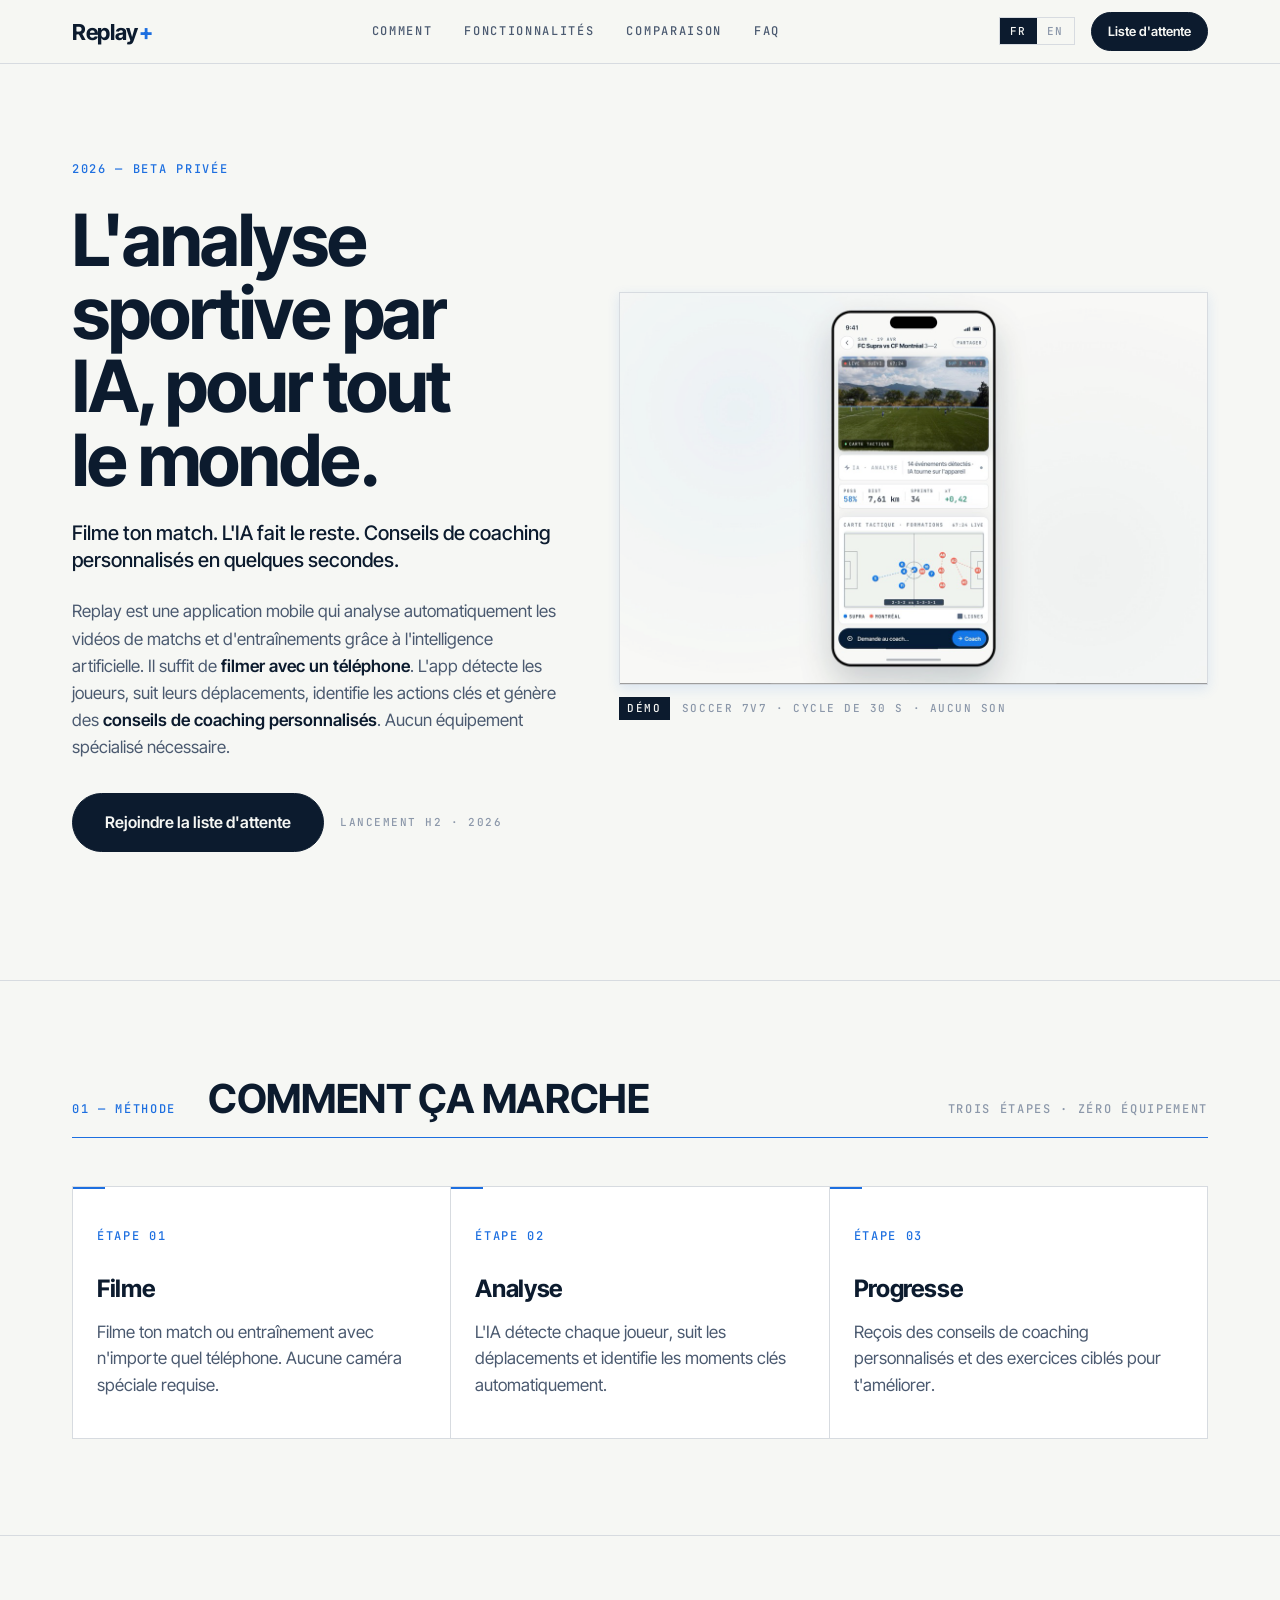
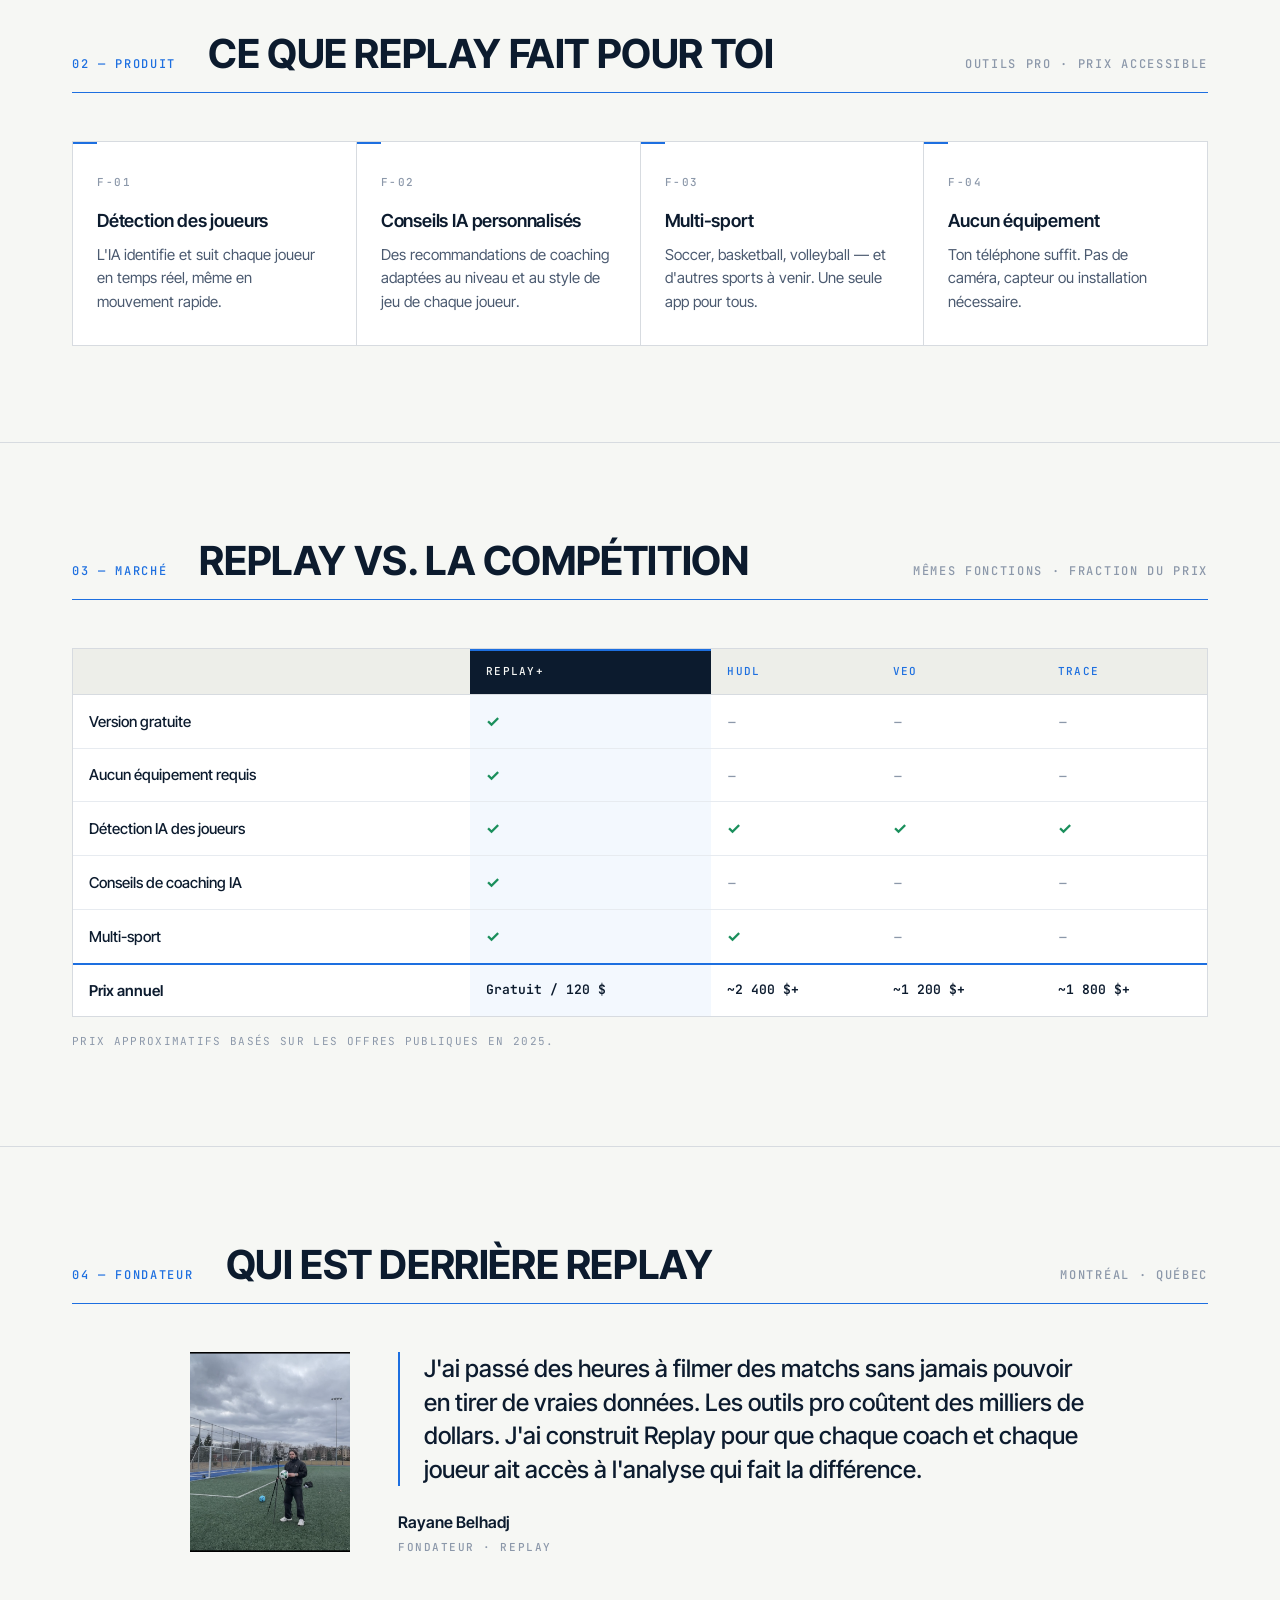
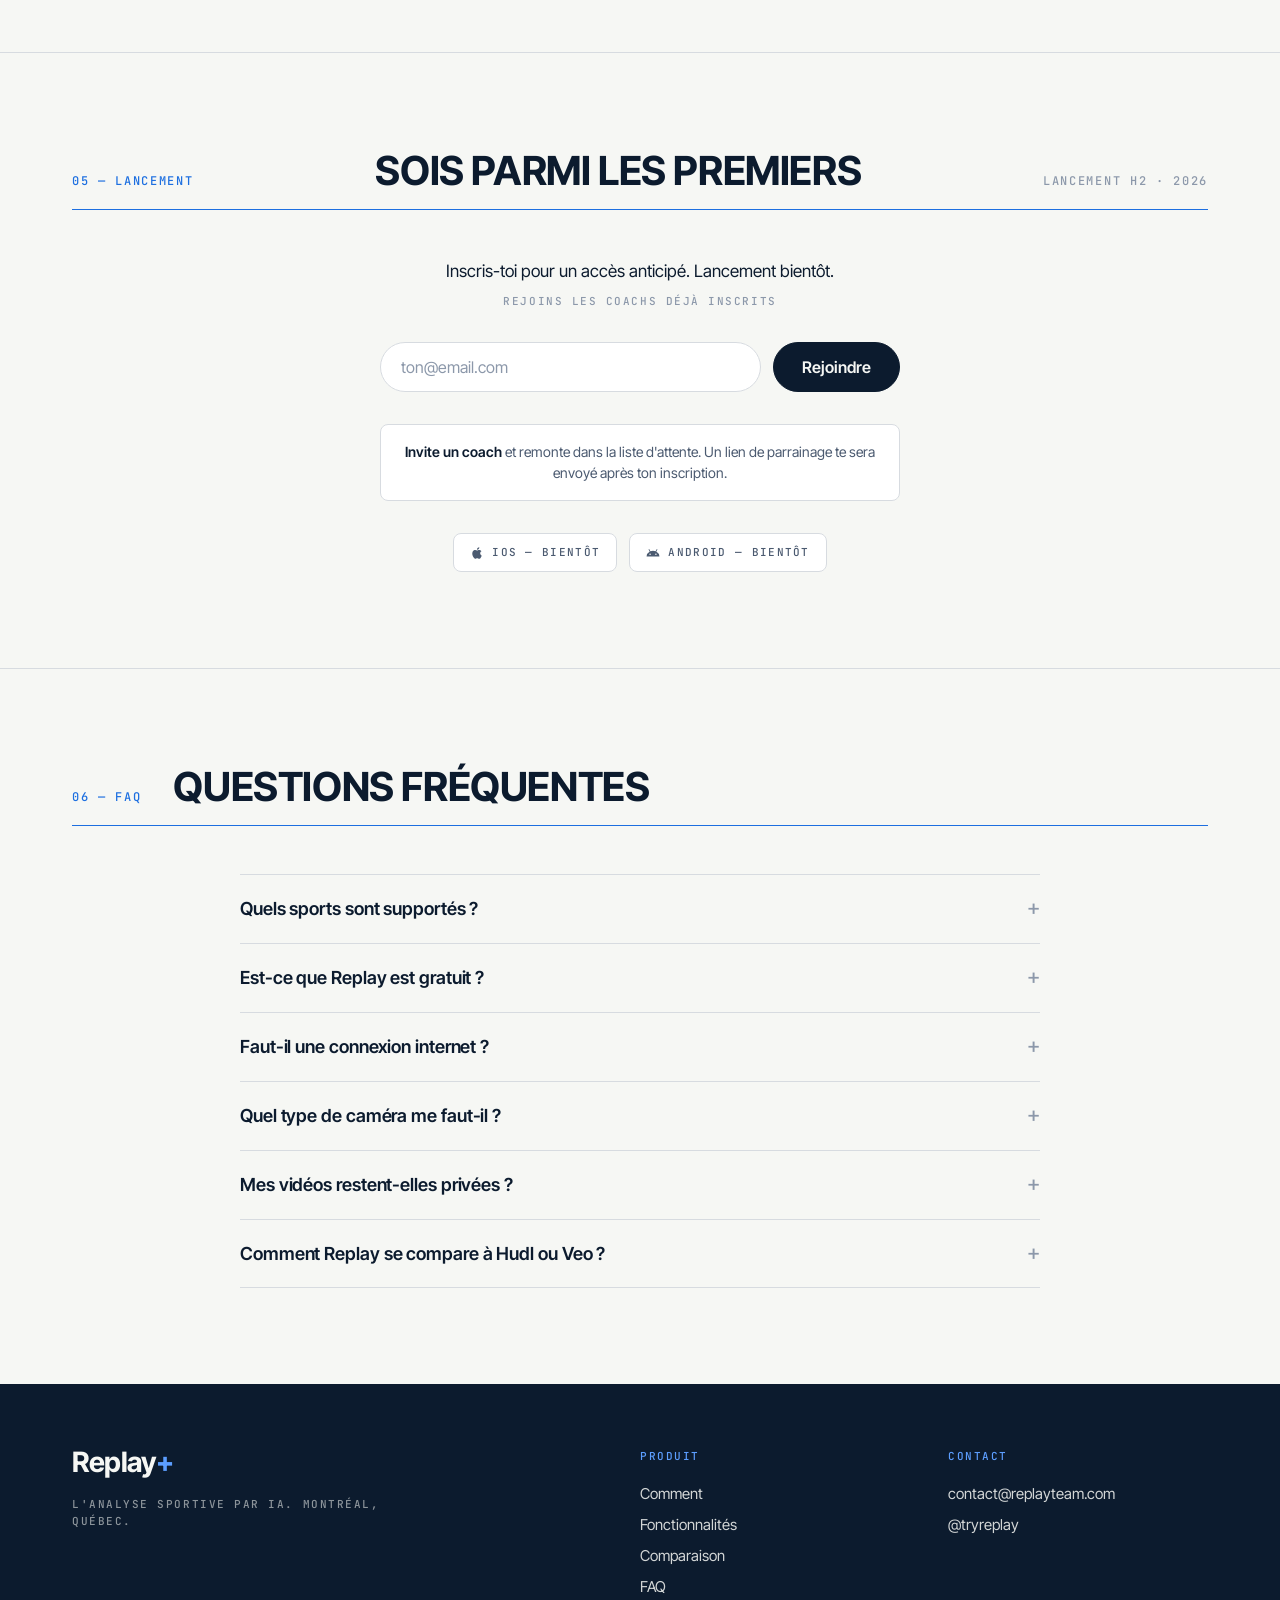
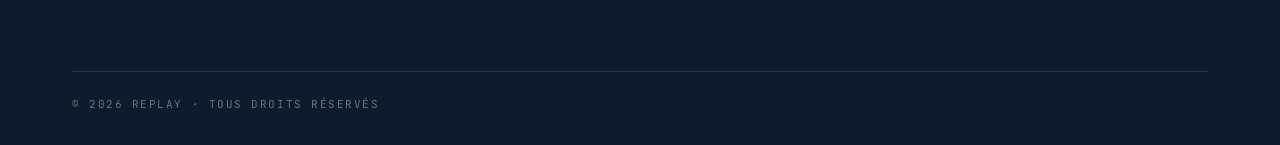
==== commit 9accb68e: "feat(hero): replace mock animation with real demo video Pulls in replay-demo-30s.mp4 (the React demo" ====
--- a/index.html
+++ b/index.html
@@ -80,41 +80,19 @@
           </div>
         </div>
 
-        <div class="hero-visual" aria-hidden="true">
-          <div class="phone">
-            <div class="phone-frame">
-              <div class="phone-notch"></div>
-              <div class="phone-screen">
-                <div class="hud-top">
-                  <span class="hud-time">00:42:18</span>
-                  <span class="hud-badge" data-i18n="hud_badge">Analyse</span>
-                </div>
-                <div class="pitch">
-                  <div class="pitch-center-line"></div>
-                  <div class="pitch-center-circle"></div>
-                  <div class="player-dot team-a p1"></div>
-                  <div class="player-dot team-a p2"></div>
-                  <div class="player-dot team-a p3"></div>
-                  <div class="player-dot team-a p4"></div>
-                  <div class="player-dot team-b p5"></div>
-                  <div class="player-dot team-b p6"></div>
-                  <div class="player-dot team-b p7"></div>
-                  <div class="player-dot ball-dot ball"></div>
-                </div>
-                <div class="hud-bottom">
-                  <div class="hud-stat">
-                    <span class="k">XT</span>
-                    <span class="v">+0.42</span>
-                  </div>
-                  <div class="hud-stat">
-                    <span class="k">Possession</span>
-                    <span class="v">62%</span>
-                  </div>
-                </div>
-              </div>
-            </div>
-          </div>
-        </div>
+        <figure class="hero-visual demo-block">
+          <video
+            class="demo-video"
+            autoplay muted loop playsinline preload="metadata"
+            poster="demo-poster.jpg"
+            aria-label="Démo de l'application Replay sur iPhone : analyse de match, statistiques, formations">
+            <source src="demo.mp4" type="video/mp4">
+          </video>
+          <figcaption class="demo-caption">
+            <span class="demo-tag">DÉMO</span>
+            <span class="demo-meta" data-i18n="demo_meta">Soccer 7v7 · cycle de 30 s · aucun son</span>
+          </figcaption>
+        </figure>
       </div>
     </div>
   </section>
@@ -406,6 +384,7 @@
         description: `Replay is a mobile app that automatically analyses game and training videos using artificial intelligence. Just <strong>film with your phone</strong>. The app detects players, tracks movements, identifies key actions and generates <strong>personalised coaching tips</strong>. No specialised equipment needed.`,
         cta_hero: "Join the waitlist",
         hero_meta: "Launching H2 · 2026",
+        demo_meta: "Soccer 7v7 · 30 s loop · no audio",
         hud_badge: "Analysing",
         how_title: "How it works",
         how_subtitle: "Three steps · zero equipment",
@@ -479,6 +458,7 @@
         description: `Replay est une application mobile qui analyse automatiquement les vidéos de matchs et d'entraînements grâce à l'intelligence artificielle. Il suffit de <strong>filmer avec un téléphone</strong>. L'app détecte les joueurs, suit leurs déplacements, identifie les actions clés et génère des <strong>conseils de coaching personnalisés</strong>. Aucun équipement spécialisé nécessaire.`,
         cta_hero: "Rejoindre la liste d'attente",
         hero_meta: "Lancement H2 · 2026",
+        demo_meta: "Soccer 7v7 · cycle de 30 s · aucun son",
         hud_badge: "Analyse",
         how_title: "Comment ça marche",
         how_subtitle: "Trois étapes · zéro équipement",
--- a/style.css
+++ b/style.css
@@ -278,14 +278,14 @@
 .hero-grid {
   display: grid;
   grid-template-columns: 1fr;
-  gap: 64px;
+  gap: 48px;
   align-items: center;
 }
 
 @media (min-width: 1024px) {
   .hero-grid {
-    grid-template-columns: 3fr 2fr;
-    gap: 64px;
+    grid-template-columns: minmax(0, 5fr) minmax(0, 6fr);
+    gap: 56px;
   }
 }
 
@@ -395,207 +395,49 @@
 
 .cta--large { padding: 16px 32px; font-size: 16px; }
 
-/* ── Phone mockup (sheet voice, broadcast HUD) ── */
-.phone {
+/* ── Hero demo block (real Replay demo video) ── */
+.demo-block {
+  margin: 0;
   width: 100%;
-  max-width: 280px;
-  margin: 0 auto;
-}
-
-@media (min-width: 1024px) { .phone { max-width: 320px; } }
-
-.phone-frame {
-  position: relative;
-  aspect-ratio: 402 / 874;
+  display: flex;
+  flex-direction: column;
+  gap: 12px;
+}
+
+.demo-video {
+  width: 100%;
+  aspect-ratio: 3 / 2;
+  background: var(--bg-2);
+  border: 1px solid var(--rule);
+  display: block;
+  object-fit: cover;
+}
+
+@media (prefers-reduced-motion: no-preference) {
+  .demo-video { box-shadow: 0 4px 12px rgba(29, 111, 224, 0.12); }
+}
+
+.demo-caption {
+  display: flex;
+  align-items: center;
+  gap: 12px;
+  font-family: var(--f-mono);
+  font-size: 11px;
+  font-weight: 500;
+  letter-spacing: 0.14em;
+  text-transform: uppercase;
+  color: var(--ink-3);
+}
+
+.demo-tag {
+  display: inline-block;
+  padding: 3px 8px;
   background: var(--ink);
-  border-radius: 36px;
-  padding: 10px;
-  box-shadow: 0 4px 12px rgba(29, 111, 224, 0.18);
-}
-
-.phone-notch {
-  position: absolute;
-  top: 10px;
-  left: 50%;
-  transform: translateX(-50%);
-  width: 92px;
-  height: 22px;
-  background: var(--ink);
-  border-radius: 0 0 14px 14px;
-  z-index: 3;
-}
-
-.phone-screen {
-  position: relative;
-  width: 100%;
-  height: 100%;
-  background: #07101c;
-  border-radius: 26px;
-  overflow: hidden;
-}
-
-.hud-top {
-  position: absolute;
-  top: 20px;
-  left: 16px;
-  right: 16px;
-  display: flex;
-  justify-content: space-between;
-  align-items: center;
-  z-index: 3;
-}
-
-.hud-time {
-  font-family: var(--f-mono);
-  font-size: 10px;
-  font-weight: 600;
-  letter-spacing: 0.06em;
-  color: rgba(246, 247, 244, 0.7);
-}
-
-.hud-badge {
-  display: inline-flex;
-  align-items: center;
-  gap: 6px;
-  background: rgba(29, 111, 224, 0.18);
-  color: var(--accent-2);
-  padding: 4px 8px;
-  border-radius: 4px;
-  font-family: var(--f-mono);
-  font-size: 9px;
-  font-weight: 700;
-  letter-spacing: 0.12em;
-  text-transform: uppercase;
-}
-
-.hud-badge::before {
-  content: '';
-  width: 5px;
-  height: 5px;
-  border-radius: 50%;
-  background: var(--accent-2);
-  animation: pulse 1.4s ease-in-out infinite;
-}
-
-@keyframes pulse {
-  0%, 100% { opacity: 1; }
-  50% { opacity: 0.3; }
-}
-
-.pitch {
-  position: absolute;
-  top: 56px;
-  left: 16px;
-  right: 16px;
-  bottom: 56px;
-  border: 1px solid rgba(255, 255, 255, 0.18);
-  border-radius: 4px;
-  background: linear-gradient(180deg, rgba(31, 102, 56, 0.18), rgba(31, 102, 56, 0.12));
-}
-
-.pitch-center-line {
-  position: absolute;
-  top: 0;
-  bottom: 0;
-  left: 50%;
-  width: 1px;
-  background: rgba(255, 255, 255, 0.18);
-}
-
-.pitch-center-circle {
-  position: absolute;
-  top: 50%;
-  left: 50%;
-  width: 48px;
-  height: 48px;
-  transform: translate(-50%, -50%);
-  border: 1px solid rgba(255, 255, 255, 0.18);
-  border-radius: 50%;
-}
-
-.player-dot {
-  position: absolute;
-  width: 10px;
-  height: 10px;
-  border-radius: 50%;
-  z-index: 2;
-}
-
-.player-dot::after {
-  content: '';
-  position: absolute;
-  inset: -3px;
-  border-radius: 50%;
-  border: 1px solid;
-  border-color: inherit;
-  opacity: 0.3;
-}
-
-.team-a { background: var(--accent); border-color: var(--accent); }
-.team-b { background: var(--bg); border-color: var(--bg); }
-.ball-dot {
-  background: var(--event-shot);
-  border-color: var(--event-shot);
-  width: 6px;
-  height: 6px;
-}
-
-.p1 { top: 30%; left: 20%; animation: movePlayer1 8s ease-in-out infinite; }
-.p2 { top: 55%; left: 15%; animation: movePlayer2 7s ease-in-out infinite; }
-.p3 { top: 75%; left: 35%; animation: movePlayer3 9s ease-in-out infinite; }
-.p4 { top: 40%; left: 40%; animation: movePlayer4 6s ease-in-out infinite; }
-.p5 { top: 25%; left: 65%; animation: movePlayer5 8s ease-in-out infinite; }
-.p6 { top: 60%; left: 70%; animation: movePlayer6 7s ease-in-out infinite; }
-.p7 { top: 80%; left: 80%; animation: movePlayer7 9s ease-in-out infinite; }
-.ball { top: 45%; left: 45%; animation: moveBall 5s ease-in-out infinite; }
-
-@keyframes movePlayer1 { 0%,100% { transform: translate(0,0); } 50% { transform: translate(30px, 15px); } }
-@keyframes movePlayer2 { 0%,100% { transform: translate(0,0); } 50% { transform: translate(20px, -25px); } }
-@keyframes movePlayer3 { 0%,100% { transform: translate(0,0); } 50% { transform: translate(-15px, -20px); } }
-@keyframes movePlayer4 { 0%,100% { transform: translate(0,0); } 50% { transform: translate(25px, 10px); } }
-@keyframes movePlayer5 { 0%,100% { transform: translate(0,0); } 50% { transform: translate(-20px, 20px); } }
-@keyframes movePlayer6 { 0%,100% { transform: translate(0,0); } 50% { transform: translate(15px, -15px); } }
-@keyframes movePlayer7 { 0%,100% { transform: translate(0,0); } 50% { transform: translate(-25px, 10px); } }
-@keyframes moveBall {
-  0%, 100% { transform: translate(0,0); }
-  25% { transform: translate(30px, -20px); }
-  50% { transform: translate(50px, 10px); }
-  75% { transform: translate(20px, 30px); }
-}
-
-.hud-bottom {
-  position: absolute;
-  bottom: 20px;
-  left: 16px;
-  right: 16px;
-  display: flex;
-  justify-content: space-between;
-  z-index: 3;
-}
-
-.hud-stat {
-  font-family: var(--f-mono);
-  color: rgba(246, 247, 244, 0.8);
-  text-align: left;
-}
-
-.hud-stat .k {
-  display: block;
-  font-size: 8px;
-  letter-spacing: 0.14em;
-  text-transform: uppercase;
-  color: var(--ink-3);
-  margin-bottom: 2px;
-}
-
-.hud-stat .v {
-  display: block;
-  font-size: 12px;
-  font-weight: 700;
-  color: var(--accent-2);
-}
-
-.hud-stat:last-child { text-align: right; }
+  color: var(--bg);
+  letter-spacing: 0.16em;
+}
+
+.demo-meta { flex: 1; }
 
 /* ── How It Works (editorial cards in a row) ── */
 .steps {
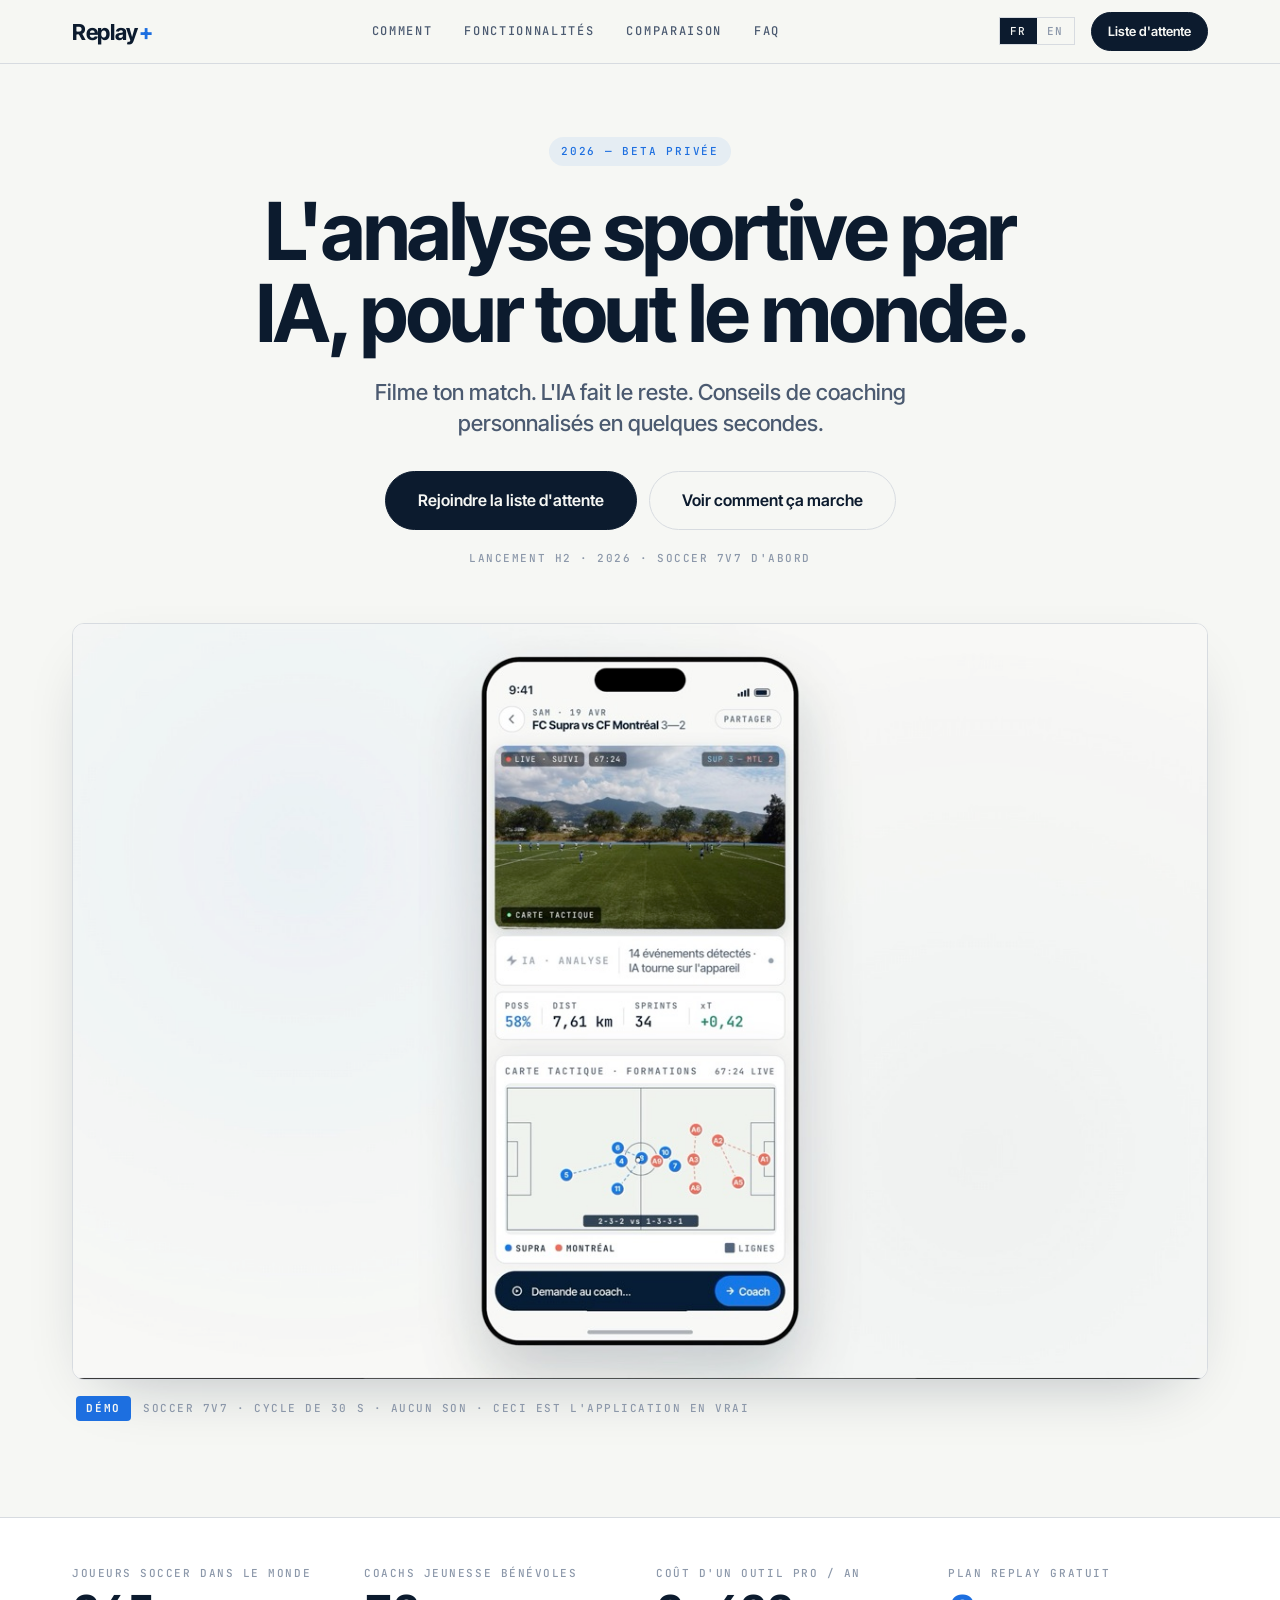
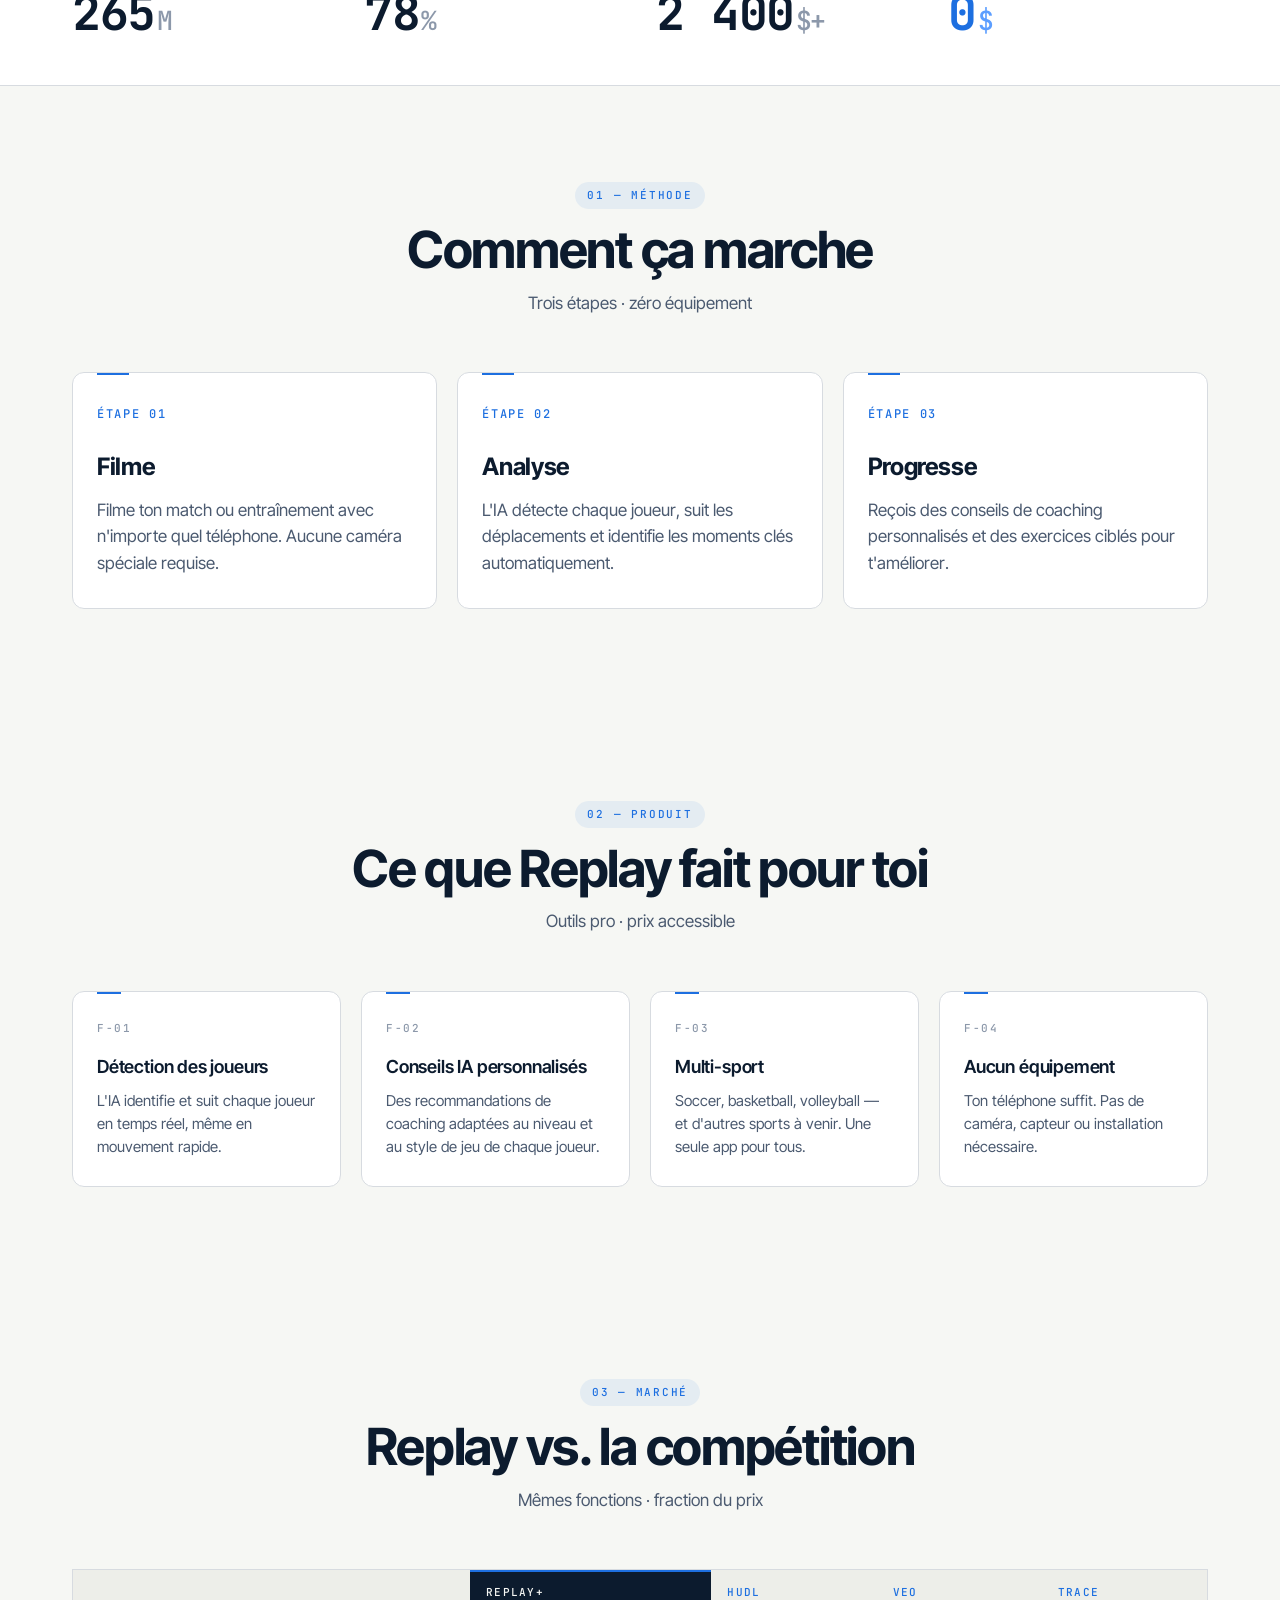
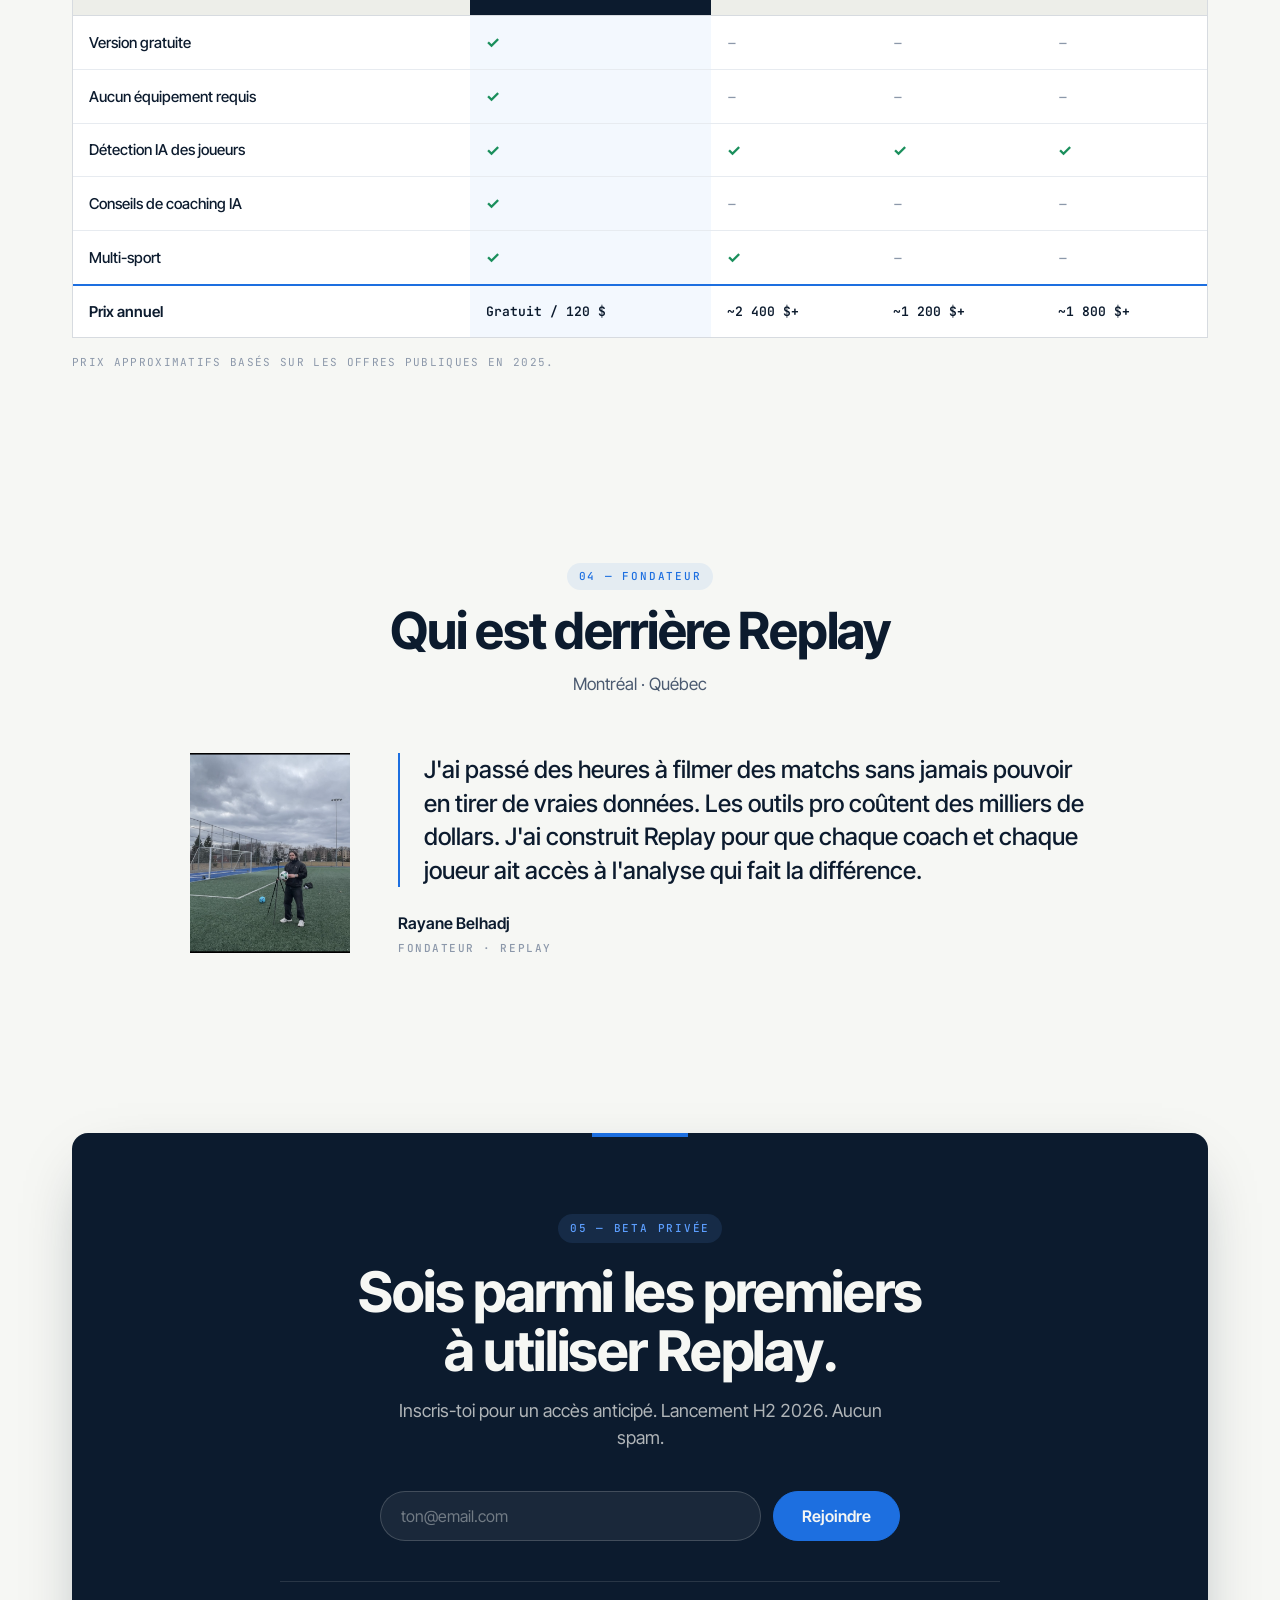
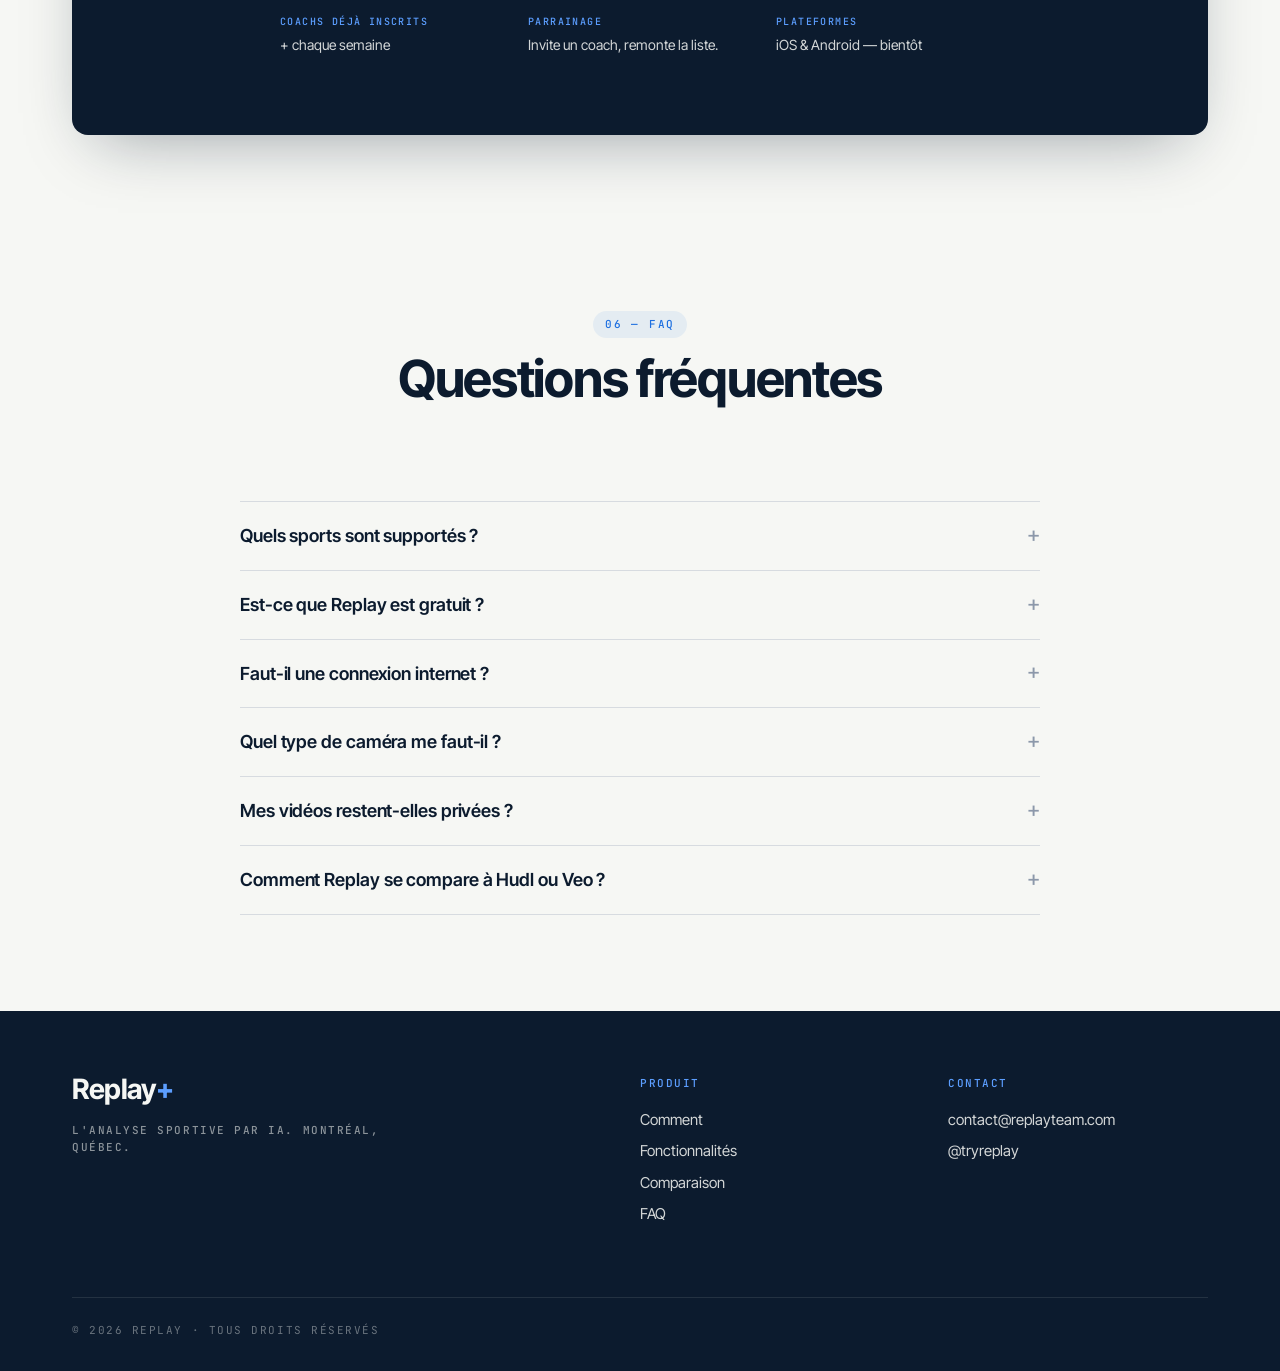
==== commit 9d75e769: "feat(site): website-voice redesign (less document, more landing) - Stack the hero: tight centered he" ====
--- a/index.html
+++ b/index.html
@@ -62,37 +62,53 @@
   <!-- ═══ Hero ═══ -->
   <section class="hero">
     <div class="container">
-      <div class="hero-grid">
-        <div class="hero-text">
-          <p class="hero-eyebrow" data-i18n="hero_eyebrow">2026 — Beta privée</p>
-          <h1 data-i18n="hero_h1">L'analyse sportive par IA, pour tout le monde.</h1>
-          <p class="lead" data-i18n="lead">Filme ton match. L'IA fait le reste. Conseils de coaching personnalisés en quelques secondes.</p>
-          <p class="description" data-i18n="description">
-            Replay est une application mobile qui analyse automatiquement les vidéos de matchs
-            et d'entraînements grâce à l'intelligence artificielle. Il suffit de <strong>filmer avec un
-            téléphone</strong>. L'app détecte les joueurs, suit leurs déplacements, identifie les actions
-            clés et génère des <strong>conseils de coaching personnalisés</strong>. Aucun équipement
-            spécialisé nécessaire.
-          </p>
-          <div class="hero-cta">
-            <a href="#waitlist" class="cta cta--large" data-i18n="cta_hero">Rejoindre la liste d'attente</a>
-            <span class="hero-meta" data-i18n="hero_meta">Lancement H2 · 2026</span>
-          </div>
-        </div>
-
-        <figure class="hero-visual demo-block">
-          <video
-            class="demo-video"
-            autoplay muted loop playsinline preload="metadata"
-            poster="demo-poster.jpg"
-            aria-label="Démo de l'application Replay sur iPhone : analyse de match, statistiques, formations">
-            <source src="demo.mp4" type="video/mp4">
-          </video>
-          <figcaption class="demo-caption">
-            <span class="demo-tag">DÉMO</span>
-            <span class="demo-meta" data-i18n="demo_meta">Soccer 7v7 · cycle de 30 s · aucun son</span>
-          </figcaption>
-        </figure>
+      <div class="hero-text">
+        <p class="hero-eyebrow" data-i18n="hero_eyebrow">2026 — Beta privée</p>
+        <h1 data-i18n="hero_h1">L'analyse sportive par IA, pour tout le monde.</h1>
+        <p class="lead" data-i18n="lead">Filme ton match. L'IA fait le reste. Conseils de coaching personnalisés en quelques secondes.</p>
+        <div class="hero-cta">
+          <a href="#waitlist" class="cta cta--large" data-i18n="cta_hero">Rejoindre la liste d'attente</a>
+          <a href="#how" class="cta cta--ghost cta--large" data-i18n="cta_secondary">Voir comment ça marche</a>
+        </div>
+        <p class="hero-meta" data-i18n="hero_meta">Lancement H2 · 2026 · Soccer 7v7 d'abord</p>
+      </div>
+
+      <figure class="hero-visual demo-block fade-in">
+        <video
+          class="demo-video"
+          autoplay muted loop playsinline preload="auto"
+          poster="demo-poster.jpg"
+          aria-label="Démo de l'application Replay sur iPhone : analyse de match, statistiques, formations">
+          <source src="demo.mp4" type="video/mp4">
+        </video>
+        <figcaption class="demo-caption">
+          <span class="demo-tag">DÉMO</span>
+          <span class="demo-meta" data-i18n="demo_meta">Soccer 7v7 · cycle de 30 s · aucun son · ceci est l'application en vrai</span>
+        </figcaption>
+      </figure>
+    </div>
+  </section>
+
+  <!-- ═══ Stats strip ═══ -->
+  <section class="stats-strip">
+    <div class="container">
+      <div class="stats-grid">
+        <div class="stat-item fade-in">
+          <span class="stat-label" data-i18n="stat1_label">Joueurs soccer dans le monde</span>
+          <span class="stat-value">265<span class="stat-unit">M</span></span>
+        </div>
+        <div class="stat-item fade-in">
+          <span class="stat-label" data-i18n="stat2_label">Coachs jeunesse bénévoles</span>
+          <span class="stat-value">78<span class="stat-unit">%</span></span>
+        </div>
+        <div class="stat-item fade-in">
+          <span class="stat-label" data-i18n="stat3_label">Coût d'un outil pro / an</span>
+          <span class="stat-value">2 400<span class="stat-unit">$+</span></span>
+        </div>
+        <div class="stat-item fade-in">
+          <span class="stat-label" data-i18n="stat4_label">Plan Replay gratuit</span>
+          <span class="stat-value stat-value--accent">0<span class="stat-unit">$</span></span>
+        </div>
       </div>
     </div>
   </section>
@@ -248,31 +264,30 @@
     </div>
   </section>
 
-  <!-- ═══ Waitlist ═══ -->
+  <!-- ═══ Waitlist (inverted ink card) ═══ -->
   <section class="waitlist" id="waitlist">
     <div class="container">
-      <header class="s-head fade-in">
-        <span class="num">05 — Lancement</span>
-        <h2 class="title" data-i18n="waitlist_title">Sois parmi les premiers</h2>
-        <span class="meta" data-i18n="hero_meta">Lancement H2 · 2026</span>
-      </header>
-      <p class="waitlist-note fade-in" data-i18n="waitlist_note">Inscris-toi pour un accès anticipé. Lancement bientôt.</p>
-      <div class="social-proof fade-in" data-i18n="social_proof">Rejoins les coachs déjà inscrits</div>
-      <form class="waitlist-form fade-in" id="waitlist-form" novalidate>
-        <input type="email" name="email" required autocomplete="email" data-i18n-placeholder="email_placeholder" placeholder="ton@email.com" aria-label="Email">
-        <button type="submit" class="cta" data-i18n="cta_submit">Rejoindre</button>
-      </form>
-      <div class="referral fade-in">
-        <p data-i18n="referral"><strong>Invite un coach</strong> et remonte dans la liste d'attente. Un lien de parrainage te sera envoyé après ton inscription.</p>
-      </div>
-      <div class="badges fade-in">
-        <div class="badge">
-          <svg viewBox="0 0 24 24" xmlns="http://www.w3.org/2000/svg" aria-hidden="true"><path d="M18.71 19.5c-.83 1.24-1.71 2.45-3.05 2.47-1.34.03-1.77-.79-3.29-.79-1.53 0-2 .77-3.27.82-1.31.05-2.3-1.32-3.14-2.53C4.25 17 2.94 12.45 4.7 9.39c.87-1.52 2.43-2.48 4.12-2.51 1.28-.02 2.5.87 3.29.87.78 0 2.26-1.07 3.8-.91.65.03 2.47.26 3.64 1.98-.09.06-2.17 1.28-2.15 3.81.03 3.02 2.65 4.03 2.68 4.04-.03.07-.42 1.44-1.38 2.83M13 3.5c.73-.83 1.94-1.46 2.94-1.5.13 1.17-.34 2.35-1.04 3.19-.69.85-1.83 1.51-2.95 1.42-.15-1.15.41-2.35 1.05-3.11z"/></svg>
-          <span data-i18n="badge_ios">iOS — Bientôt</span>
-        </div>
-        <div class="badge">
-          <svg viewBox="0 0 24 24" xmlns="http://www.w3.org/2000/svg" aria-hidden="true"><path d="M17.6 9.48l1.84-3.18c.16-.31.04-.69-.26-.85a.637.637 0 00-.83.22l-1.88 3.24a11.43 11.43 0 00-8.94 0L5.65 5.67a.643.643 0 00-.87-.2c-.28.18-.37.54-.22.83L6.4 9.48A10.78 10.78 0 001 18h22a10.78 10.78 0 00-5.4-8.52zM7 15.25a1.25 1.25 0 110-2.5 1.25 1.25 0 010 2.5zm10 0a1.25 1.25 0 110-2.5 1.25 1.25 0 010 2.5z"/></svg>
-          <span data-i18n="badge_android">Android — Bientôt</span>
+      <div class="ink-card fade-in">
+        <span class="ink-eyebrow" data-i18n="ink_eyebrow">05 — Beta privée</span>
+        <h2 class="ink-title" data-i18n="waitlist_title">Sois parmi les premiers à utiliser Replay.</h2>
+        <p class="ink-lead" data-i18n="waitlist_note">Inscris-toi pour un accès anticipé. Lancement H2 2026. Aucun spam.</p>
+        <form class="waitlist-form" id="waitlist-form" novalidate>
+          <input type="email" name="email" required autocomplete="email" data-i18n-placeholder="email_placeholder" placeholder="ton@email.com" aria-label="Email">
+          <button type="submit" class="cta cta--accent" data-i18n="cta_submit">Rejoindre</button>
+        </form>
+        <div class="ink-meta">
+          <div class="ink-meta-item">
+            <span class="ink-meta-k" data-i18n="social_proof">Coachs déjà inscrits</span>
+            <span class="ink-meta-v" data-i18n="social_proof_v">+ chaque semaine</span>
+          </div>
+          <div class="ink-meta-item">
+            <span class="ink-meta-k" data-i18n="referral_k">Parrainage</span>
+            <span class="ink-meta-v" data-i18n="referral_v">Invite un coach, remonte la liste.</span>
+          </div>
+          <div class="ink-meta-item">
+            <span class="ink-meta-k" data-i18n="badges_k">Plateformes</span>
+            <span class="ink-meta-v" data-i18n="badges_v">iOS &amp; Android — bientôt</span>
+          </div>
         </div>
       </div>
     </div>
@@ -315,6 +330,11 @@
     </div>
   </section>
 
+  <!-- ═══ Sticky mobile CTA ═══ -->
+  <div class="mobile-cta" id="mobile-cta" aria-hidden="false">
+    <a href="#waitlist" class="cta cta--accent" data-i18n="nav_cta">Liste d'attente</a>
+  </div>
+
   <!-- ═══ Footer ═══ -->
   <footer>
     <div class="container">
@@ -359,6 +379,28 @@
       }
     });
 
+    // ── Force-play hero demo video (some mobile Safari setups need a kick) ──
+    (() => {
+      const v = document.querySelector('.demo-video');
+      if (!v) return;
+      const tryPlay = () => v.play().catch(() => { /* ignore — poster stays */ });
+      if (v.readyState >= 2) tryPlay();
+      else v.addEventListener('loadeddata', tryPlay, { once: true });
+      // also retry once the page is interactive (covers some autoplay-blocked cases)
+      document.addEventListener('visibilitychange', () => { if (!document.hidden) tryPlay(); });
+    })();
+
+    // ── Sticky mobile CTA hide near the waitlist section ──
+    (() => {
+      const bar = document.getElementById('mobile-cta');
+      const target = document.getElementById('waitlist');
+      if (!bar || !target) return;
+      const io = new IntersectionObserver(([entry]) => {
+        bar.classList.toggle('mobile-cta--hidden', entry.isIntersecting);
+      }, { threshold: 0.1 });
+      io.observe(target);
+    })();
+
     // ── Scroll fade-in ──
     const observer = new IntersectionObserver((entries) => {
       entries.forEach(e => {
@@ -383,8 +425,19 @@
         lead: "Film your match. The AI does the rest. Personalised coaching tips in seconds.",
         description: `Replay is a mobile app that automatically analyses game and training videos using artificial intelligence. Just <strong>film with your phone</strong>. The app detects players, tracks movements, identifies key actions and generates <strong>personalised coaching tips</strong>. No specialised equipment needed.`,
         cta_hero: "Join the waitlist",
-        hero_meta: "Launching H2 · 2026",
-        demo_meta: "Soccer 7v7 · 30 s loop · no audio",
+        cta_secondary: "See how it works",
+        hero_meta: "Launching H2 · 2026 · Soccer 7v7 first",
+        demo_meta: "Soccer 7v7 · 30 s loop · no audio · this is the real app",
+        stat1_label: "Soccer players worldwide",
+        stat2_label: "Youth coaches who are volunteers",
+        stat3_label: "Cost of a pro tool per year",
+        stat4_label: "Replay free tier",
+        ink_eyebrow: "05 — Private beta",
+        social_proof_v: "+ every week",
+        referral_k: "Referral",
+        referral_v: "Invite a coach, move up the list.",
+        badges_k: "Platforms",
+        badges_v: "iOS & Android — soon",
         hud_badge: "Analysing",
         how_title: "How it works",
         how_subtitle: "Three steps · zero equipment",
@@ -420,8 +473,8 @@
         founder_title: "Who's behind Replay",
         founder_quote: "I spent hours filming games without ever being able to extract real data. Pro tools cost thousands. I built Replay so every coach and player can access the analysis that makes the difference.",
         founder_role: "Founder · Replay",
-        waitlist_title: "Be among the first",
-        waitlist_note: "Sign up for early access. Launching soon.",
+        waitlist_title: "Be among the first to use Replay.",
+        waitlist_note: "Sign up for early access. Launching H2 2026. No spam.",
         social_proof: "Join the first coaches already signed up",
         email_placeholder: "your@email.com",
         cta_submit: "Join",
@@ -457,8 +510,19 @@
         lead: "Filme ton match. L'IA fait le reste. Conseils de coaching personnalisés en quelques secondes.",
         description: `Replay est une application mobile qui analyse automatiquement les vidéos de matchs et d'entraînements grâce à l'intelligence artificielle. Il suffit de <strong>filmer avec un téléphone</strong>. L'app détecte les joueurs, suit leurs déplacements, identifie les actions clés et génère des <strong>conseils de coaching personnalisés</strong>. Aucun équipement spécialisé nécessaire.`,
         cta_hero: "Rejoindre la liste d'attente",
-        hero_meta: "Lancement H2 · 2026",
-        demo_meta: "Soccer 7v7 · cycle de 30 s · aucun son",
+        cta_secondary: "Voir comment ça marche",
+        hero_meta: "Lancement H2 · 2026 · Soccer 7v7 d'abord",
+        demo_meta: "Soccer 7v7 · cycle de 30 s · aucun son · ceci est l'application en vrai",
+        stat1_label: "Joueurs soccer dans le monde",
+        stat2_label: "Coachs jeunesse bénévoles",
+        stat3_label: "Coût d'un outil pro / an",
+        stat4_label: "Plan Replay gratuit",
+        ink_eyebrow: "05 — Beta privée",
+        social_proof_v: "+ chaque semaine",
+        referral_k: "Parrainage",
+        referral_v: "Invite un coach, remonte la liste.",
+        badges_k: "Plateformes",
+        badges_v: "iOS &amp; Android — bientôt",
         hud_badge: "Analyse",
         how_title: "Comment ça marche",
         how_subtitle: "Trois étapes · zéro équipement",
@@ -494,8 +558,8 @@
         founder_title: "Qui est derrière Replay",
         founder_quote: "J'ai passé des heures à filmer des matchs sans jamais pouvoir en tirer de vraies données. Les outils pro coûtent des milliers de dollars. J'ai construit Replay pour que chaque coach et chaque joueur ait accès à l'analyse qui fait la différence.",
         founder_role: "Fondateur · Replay",
-        waitlist_title: "Sois parmi les premiers",
-        waitlist_note: "Inscris-toi pour un accès anticipé. Lancement bientôt.",
+        waitlist_title: "Sois parmi les premiers à utiliser Replay.",
+        waitlist_note: "Inscris-toi pour un accès anticipé. Lancement H2 2026. Aucun spam.",
         social_proof: "Rejoins les premiers coachs déjà inscrits",
         email_placeholder: "ton@email.com",
         cta_submit: "Rejoindre",
--- a/style.css
+++ b/style.css
@@ -94,14 +94,11 @@
 
 section {
   padding: 64px 0;
-  border-bottom: 1px solid var(--rule);
 }
 
 @media (min-width: 1024px) {
   section { padding: 96px 0; }
 }
-
-section:last-of-type { border-bottom: none; }
 
 /* ── Header (sticky, editorial) ── */
 .site-header {
@@ -211,138 +208,129 @@
 
 /* ── Section header (editorial s-head) ── */
 .s-head {
-  display: grid;
-  grid-template-columns: 1fr;
+  display: flex;
+  flex-direction: column;
   gap: 12px;
-  margin-bottom: 48px;
-  padding-bottom: 16px;
-  border-bottom: 1px solid var(--accent);
-  align-items: baseline;
-}
-
-@media (min-width: 768px) {
-  .s-head {
-    grid-template-columns: auto 1fr auto;
-    gap: 32px;
-  }
-}
+  margin-bottom: 40px;
+  align-items: center;
+  text-align: center;
+}
+
+@media (min-width: 1024px) { .s-head { margin-bottom: 56px; } }
 
 .s-head .num {
-  font-family: var(--f-mono);
-  font-size: 12px;
-  font-weight: 500;
-  letter-spacing: 0.14em;
+  display: inline-block;
+  font-family: var(--f-mono);
+  font-size: 11px;
+  font-weight: 500;
+  letter-spacing: 0.16em;
   text-transform: uppercase;
   color: var(--accent);
   white-space: nowrap;
+  padding: 5px 12px;
+  background: rgba(29, 111, 224, 0.08);
+  border-radius: 999px;
 }
 
 .s-head .title {
   font-family: var(--f-sans);
-  font-size: clamp(20px, 5.5vw, 28px);
+  font-size: clamp(28px, 6vw, 36px);
   font-weight: 700;
-  letter-spacing: -0.01em;
-  text-transform: uppercase;
+  letter-spacing: -0.025em;
   line-height: 1.1;
   color: var(--ink);
   text-wrap: balance;
   overflow-wrap: break-word;
-  word-break: normal;
   hyphens: auto;
+  margin: 0;
+  max-width: 20ch;
 }
 
 @media (min-width: 1024px) {
-  .s-head .title { font-size: 40px; }
+  .s-head .title { font-size: clamp(40px, 4vw, 52px); }
 }
 
 .s-head .meta {
-  font-family: var(--f-mono);
-  font-size: 12px;
-  font-weight: 500;
-  letter-spacing: 0.14em;
-  text-transform: uppercase;
-  color: var(--ink-3);
-  white-space: nowrap;
-}
-
-/* ── Hero ── */
+  font-family: var(--f-sans);
+  font-size: 16px;
+  font-weight: 400;
+  color: var(--ink-2);
+  max-width: 480px;
+  text-transform: none;
+  letter-spacing: 0;
+}
+
+@media (min-width: 1024px) { .s-head .meta { font-size: 17px; } }
+
+/* ── Hero — stacked, video-led ── */
 .hero {
-  padding: 64px 0 96px;
-  border-bottom: 1px solid var(--rule);
+  padding: 48px 0 64px;
+  border-bottom: none;
 }
 
 @media (min-width: 1024px) {
-  .hero { padding: 96px 0 128px; }
-}
-
-.hero-grid {
-  display: grid;
-  grid-template-columns: 1fr;
-  gap: 48px;
-  align-items: center;
+  .hero { padding: 72px 0 96px; }
+}
+
+.hero .hero-text {
+  max-width: 880px;
+  margin: 0 auto 40px;
+  text-align: center;
 }
 
 @media (min-width: 1024px) {
-  .hero-grid {
-    grid-template-columns: minmax(0, 5fr) minmax(0, 6fr);
-    gap: 56px;
-  }
+  .hero .hero-text { margin-bottom: 56px; }
 }
 
 .hero-eyebrow {
-  font-family: var(--f-mono);
-  font-size: 12px;
-  font-weight: 500;
-  letter-spacing: 0.14em;
+  display: inline-block;
+  font-family: var(--f-mono);
+  font-size: 11px;
+  font-weight: 500;
+  letter-spacing: 0.16em;
   text-transform: uppercase;
   color: var(--accent);
   margin-bottom: 24px;
+  padding: 6px 12px;
+  background: rgba(29, 111, 224, 0.08);
+  border-radius: 999px;
 }
 
 .hero h1 {
   font-family: var(--f-sans);
-  font-size: clamp(32px, 9vw, 44px);
+  font-size: clamp(36px, 8vw, 52px);
   font-weight: 700;
   letter-spacing: -0.03em;
   line-height: 1.02;
   color: var(--ink);
-  margin-bottom: 24px;
+  margin: 0 auto 24px;
+  max-width: 14ch;
   text-wrap: balance;
 }
 
 @media (min-width: 1024px) {
-  .hero h1 { font-size: clamp(48px, 6vw, 72px); }
+  .hero h1 { font-size: clamp(56px, 6.5vw, 80px); max-width: 16ch; }
 }
 
 .hero .lead {
   font-family: var(--f-sans);
   font-size: 18px;
   font-weight: 500;
-  line-height: 1.35;
-  color: var(--ink);
-  margin-bottom: 24px;
-  max-width: 600px;
-}
-
-@media (min-width: 1024px) { .hero .lead { font-size: 20px; } }
-
-.hero .description {
-  font-size: 16px;
+  line-height: 1.4;
   color: var(--ink-2);
-  line-height: 1.6;
-  margin-bottom: 32px;
-  max-width: 600px;
-}
-
-@media (min-width: 1024px) { .hero .description { font-size: 17px; } }
-
-.hero .description strong { color: var(--ink); font-weight: 600; }
+  margin: 0 auto 32px;
+  max-width: 640px;
+}
+
+@media (min-width: 1024px) { .hero .lead { font-size: 22px; } }
 
 .hero-cta {
   display: flex;
   flex-wrap: wrap;
-  gap: 16px;
+  gap: 12px;
   align-items: center;
+  justify-content: center;
+  margin-bottom: 20px;
 }
 
 .hero-meta {
@@ -352,6 +340,7 @@
   letter-spacing: 0.14em;
   text-transform: uppercase;
   color: var(--ink-3);
+  text-align: center;
 }
 
 /* ── CTA Button (sheet voice — pill) ── */
@@ -386,40 +375,60 @@
 .cta--ghost {
   background: transparent;
   color: var(--ink);
+  border-color: var(--rule);
 }
 
 .cta--ghost:hover {
   background: var(--ink);
   color: var(--bg);
-}
-
-.cta--large { padding: 16px 32px; font-size: 16px; }
+  border-color: var(--ink);
+}
+
+.cta--accent {
+  background: var(--accent);
+  border-color: var(--accent);
+  color: var(--bg);
+}
+
+.cta--accent:hover {
+  background: var(--accent-3);
+  border-color: var(--accent-3);
+}
+
+.cta--large { padding: 16px 32px; font-size: 16px; min-height: 52px; }
 
 /* ── Hero demo block (real Replay demo video) ── */
 .demo-block {
   margin: 0;
   width: 100%;
+  max-width: 1200px;
+  margin-left: auto;
+  margin-right: auto;
   display: flex;
   flex-direction: column;
-  gap: 12px;
+  gap: 16px;
 }
 
 .demo-video {
   width: 100%;
   aspect-ratio: 3 / 2;
   background: var(--bg-2);
+  border-radius: 12px;
   border: 1px solid var(--rule);
   display: block;
   object-fit: cover;
-}
-
-@media (prefers-reduced-motion: no-preference) {
-  .demo-video { box-shadow: 0 4px 12px rgba(29, 111, 224, 0.12); }
+  box-shadow: 0 24px 64px -32px rgba(12, 27, 46, 0.32);
+  transition: box-shadow 0.3s ease, transform 0.3s ease;
+}
+
+.demo-video:hover {
+  box-shadow: 0 32px 80px -28px rgba(12, 27, 46, 0.42);
 }
 
 .demo-caption {
   display: flex;
   align-items: center;
+  flex-wrap: wrap;
   gap: 12px;
   font-family: var(--f-mono);
   font-size: 11px;
@@ -427,43 +436,112 @@
   letter-spacing: 0.14em;
   text-transform: uppercase;
   color: var(--ink-3);
+  padding: 0 4px;
 }
 
 .demo-tag {
   display: inline-block;
-  padding: 3px 8px;
-  background: var(--ink);
+  padding: 4px 10px;
+  background: var(--accent);
   color: var(--bg);
   letter-spacing: 0.16em;
-}
-
-.demo-meta { flex: 1; }
-
-/* ── How It Works (editorial cards in a row) ── */
+  border-radius: 4px;
+  font-weight: 700;
+}
+
+.demo-meta { flex: 1; min-width: 200px; }
+
+/* ── Stats strip ── */
+.stats-strip {
+  padding: 32px 0;
+  background: var(--bg-2);
+  border-top: 1px solid var(--rule);
+  border-bottom: 1px solid var(--rule);
+}
+
+@media (min-width: 1024px) { .stats-strip { padding: 48px 0; } }
+
+.stats-grid {
+  display: grid;
+  grid-template-columns: repeat(2, 1fr);
+  gap: 24px 16px;
+}
+
+@media (min-width: 768px) { .stats-grid { grid-template-columns: repeat(4, 1fr); gap: 32px; } }
+
+.stat-item {
+  display: flex;
+  flex-direction: column;
+  gap: 8px;
+  text-align: left;
+}
+
+.stat-label {
+  font-family: var(--f-mono);
+  font-size: 10px;
+  font-weight: 500;
+  letter-spacing: 0.14em;
+  text-transform: uppercase;
+  color: var(--ink-3);
+  line-height: 1.4;
+}
+
+@media (min-width: 1024px) { .stat-label { font-size: 11px; } }
+
+.stat-value {
+  font-family: var(--f-mono);
+  font-size: 36px;
+  font-weight: 700;
+  letter-spacing: -0.03em;
+  color: var(--ink);
+  line-height: 1;
+  font-variant-numeric: tabular-nums;
+}
+
+@media (min-width: 1024px) { .stat-value { font-size: 48px; } }
+
+.stat-value--accent { color: var(--accent); }
+
+.stat-unit {
+  font-size: 0.55em;
+  font-weight: 500;
+  margin-left: 2px;
+  color: var(--ink-3);
+}
+
+.stat-value--accent .stat-unit { color: var(--accent-2); }
+
+/* ── How It Works (sheet-voice cards) ── */
 .steps {
   display: grid;
   grid-template-columns: 1fr;
-  border-top: 1px solid var(--rule);
-  border-left: 1px solid var(--rule);
+  gap: 16px;
 }
 
 @media (min-width: 768px) {
-  .steps { grid-template-columns: repeat(3, 1fr); }
+  .steps { grid-template-columns: repeat(3, 1fr); gap: 20px; }
 }
 
 .step {
   position: relative;
-  padding: 40px 24px;
+  padding: 32px 24px;
   background: var(--bg-2);
-  border-right: 1px solid var(--rule);
-  border-bottom: 1px solid var(--rule);
+  border: 1px solid var(--rule);
+  border-radius: 12px;
+  transition: transform 0.25s ease, box-shadow 0.25s ease, border-color 0.25s ease;
+}
+
+.step:hover {
+  transform: translateY(-2px);
+  box-shadow: 0 12px 32px -12px rgba(12, 27, 46, 0.18);
+  border-color: var(--accent);
 }
 
 .step::before {
   content: '';
   position: absolute;
   top: 0;
-  left: 0;
+  left: 24px;
   width: 32px;
   height: 2px;
   background: var(--accent);
@@ -498,30 +576,36 @@
 
 @media (min-width: 1024px) { .step p { font-size: 17px; } }
 
-/* ── Features grid (editorial 2/4 col) ── */
+/* ── Features grid (sheet voice) ── */
 .features-grid {
   display: grid;
   grid-template-columns: 1fr;
-  border-top: 1px solid var(--rule);
-  border-left: 1px solid var(--rule);
-}
-
-@media (min-width: 768px) { .features-grid { grid-template-columns: repeat(2, 1fr); } }
+  gap: 16px;
+}
+
+@media (min-width: 768px) { .features-grid { grid-template-columns: repeat(2, 1fr); gap: 20px; } }
 @media (min-width: 1280px) { .features-grid { grid-template-columns: repeat(4, 1fr); } }
 
 .feature-card {
   position: relative;
-  padding: 32px 24px;
+  padding: 28px 24px;
   background: var(--bg-2);
-  border-right: 1px solid var(--rule);
-  border-bottom: 1px solid var(--rule);
+  border: 1px solid var(--rule);
+  border-radius: 12px;
+  transition: transform 0.25s ease, box-shadow 0.25s ease, border-color 0.25s ease;
+}
+
+.feature-card:hover {
+  transform: translateY(-2px);
+  box-shadow: 0 12px 32px -12px rgba(12, 27, 46, 0.18);
+  border-color: var(--accent);
 }
 
 .feature-card::before {
   content: '';
   position: absolute;
   top: 0;
-  left: 0;
+  left: 24px;
   width: 24px;
   height: 2px;
   background: var(--accent);
@@ -719,26 +803,81 @@
   color: var(--ink-3);
 }
 
-/* ── Waitlist (sheet voice for the form widget) ── */
-.waitlist { text-align: center; }
-
-.waitlist-note {
+/* ── Waitlist — inverted "ink card" (design system §9) ── */
+.waitlist { padding: 48px 0; }
+
+@media (min-width: 1024px) { .waitlist { padding: 80px 0; } }
+
+.ink-card {
+  background: var(--ink);
+  color: var(--bg);
+  border-radius: 16px;
+  padding: 48px 24px;
+  text-align: center;
+  position: relative;
+  overflow: hidden;
+  box-shadow: 0 24px 64px -24px rgba(12, 27, 46, 0.4);
+}
+
+@media (min-width: 768px) {
+  .ink-card { padding: 64px 48px; }
+}
+
+@media (min-width: 1024px) {
+  .ink-card { padding: 80px 64px; }
+}
+
+.ink-card::before {
+  content: '';
+  position: absolute;
+  top: 0;
+  left: 50%;
+  transform: translateX(-50%);
+  width: 96px;
+  height: 4px;
+  background: var(--accent);
+}
+
+.ink-eyebrow {
+  display: inline-block;
+  font-family: var(--f-mono);
+  font-size: 11px;
+  font-weight: 500;
+  letter-spacing: 0.16em;
+  text-transform: uppercase;
+  color: var(--accent-2);
+  margin-bottom: 20px;
+  padding: 6px 12px;
+  background: rgba(92, 158, 255, 0.12);
+  border-radius: 999px;
+}
+
+.ink-title {
+  font-family: var(--f-sans);
+  font-size: clamp(28px, 6vw, 40px);
+  font-weight: 700;
+  letter-spacing: -0.025em;
+  line-height: 1.05;
+  margin: 0 auto 16px;
+  max-width: 18ch;
+  color: var(--bg);
+  text-wrap: balance;
+}
+
+@media (min-width: 1024px) {
+  .ink-title { font-size: clamp(40px, 4.5vw, 56px); }
+}
+
+.ink-lead {
   font-size: 17px;
-  color: var(--ink);
-  margin-bottom: 8px;
-  max-width: 560px;
-  margin-left: auto;
-  margin-right: auto;
-}
-
-.social-proof {
-  font-family: var(--f-mono);
-  font-size: 11px;
-  font-weight: 500;
-  letter-spacing: 0.14em;
-  text-transform: uppercase;
-  color: var(--ink-3);
-  margin-bottom: 32px;
+  color: rgba(246, 247, 244, 0.7);
+  margin: 0 auto 32px;
+  max-width: 520px;
+  line-height: 1.5;
+}
+
+@media (min-width: 1024px) {
+  .ink-lead { font-size: 18px; margin-bottom: 40px; }
 }
 
 .waitlist-form {
@@ -746,81 +885,94 @@
   flex-direction: column;
   gap: 12px;
   max-width: 520px;
-  margin: 0 auto;
-}
-
-@media (min-width: 640px) {
-  .waitlist-form { flex-direction: row; }
-}
+  margin: 0 auto 40px;
+}
+
+@media (min-width: 640px) { .waitlist-form { flex-direction: row; } }
 
 .waitlist-form input[type="email"] {
   font-family: var(--f-sans);
   font-size: 16px;
   padding: 14px 20px;
   border-radius: 999px;
-  border: 1px solid var(--rule);
-  background: var(--bg-2);
-  color: var(--ink);
+  border: 1px solid rgba(246, 247, 244, 0.18);
+  background: rgba(246, 247, 244, 0.06);
+  color: var(--bg);
   outline: none;
   flex: 1;
   min-height: 48px;
   width: 100%;
-  transition: border-color 0.15s ease, box-shadow 0.15s ease;
-}
-
-.waitlist-form input[type="email"]::placeholder { color: var(--ink-3); }
+  transition: border-color 0.15s ease, background 0.15s ease;
+}
+
+.waitlist-form input[type="email"]::placeholder { color: rgba(246, 247, 244, 0.4); }
 
 .waitlist-form input[type="email"]:focus {
-  border-color: var(--accent);
-  box-shadow: 0 0 0 2px rgba(29, 111, 224, 0.18);
-}
-
-.referral {
-  margin: 32px auto 0;
-  padding: 16px 24px;
-  background: var(--bg-2);
-  border: 1px solid var(--rule);
-  border-radius: 8px;
-  max-width: 520px;
-}
-
-.referral p {
+  border-color: var(--accent-2);
+  background: rgba(246, 247, 244, 0.1);
+}
+
+.ink-meta {
+  display: grid;
+  grid-template-columns: 1fr;
+  gap: 16px;
+  padding-top: 32px;
+  border-top: 1px solid rgba(246, 247, 244, 0.12);
+  text-align: left;
+  max-width: 720px;
+  margin: 0 auto;
+}
+
+@media (min-width: 640px) { .ink-meta { grid-template-columns: repeat(3, 1fr); gap: 24px; } }
+
+.ink-meta-item { display: flex; flex-direction: column; gap: 6px; }
+
+.ink-meta-k {
+  font-family: var(--f-mono);
+  font-size: 10px;
+  font-weight: 500;
+  letter-spacing: 0.14em;
+  text-transform: uppercase;
+  color: var(--accent-2);
+}
+
+.ink-meta-v {
   font-size: 14px;
-  color: var(--ink-2);
-  line-height: 1.55;
-}
-
-.referral strong { color: var(--ink); font-weight: 600; }
-
-.badges {
+  color: rgba(246, 247, 244, 0.85);
+  line-height: 1.4;
+}
+
+/* ── Sticky mobile CTA ── */
+.mobile-cta {
+  position: fixed;
+  left: 0;
+  right: 0;
+  bottom: 0;
+  z-index: 90;
+  padding: 12px 16px calc(12px + env(safe-area-inset-bottom));
+  background: rgba(246, 247, 244, 0.96);
+  backdrop-filter: saturate(180%) blur(8px);
+  -webkit-backdrop-filter: saturate(180%) blur(8px);
+  border-top: 1px solid var(--rule);
   display: flex;
-  justify-content: center;
-  gap: 12px;
-  margin-top: 32px;
-  flex-wrap: wrap;
-}
-
-.badge {
-  display: inline-flex;
-  align-items: center;
-  gap: 8px;
-  padding: 10px 16px;
-  background: var(--bg-2);
-  border: 1px solid var(--rule);
-  border-radius: 8px;
-  font-family: var(--f-mono);
-  font-size: 11px;
-  font-weight: 500;
-  letter-spacing: 0.12em;
-  text-transform: uppercase;
-  color: var(--ink-2);
-  text-decoration: none;
-}
-
-.badge svg {
-  width: 14px;
-  height: 14px;
-  fill: currentColor;
+  transition: transform 0.25s ease, opacity 0.2s ease;
+}
+
+.mobile-cta .cta { flex: 1; justify-content: center; }
+
+.mobile-cta--hidden {
+  transform: translateY(120%);
+  opacity: 0;
+  pointer-events: none;
+}
+
+@media (min-width: 768px) {
+  .mobile-cta { display: none; }
+}
+
+/* Pad the body so content isn't hidden under the sticky CTA on mobile */
+@media (max-width: 767px) {
+  body { padding-bottom: 80px; }
 }
 
 /* ── FAQ ── */
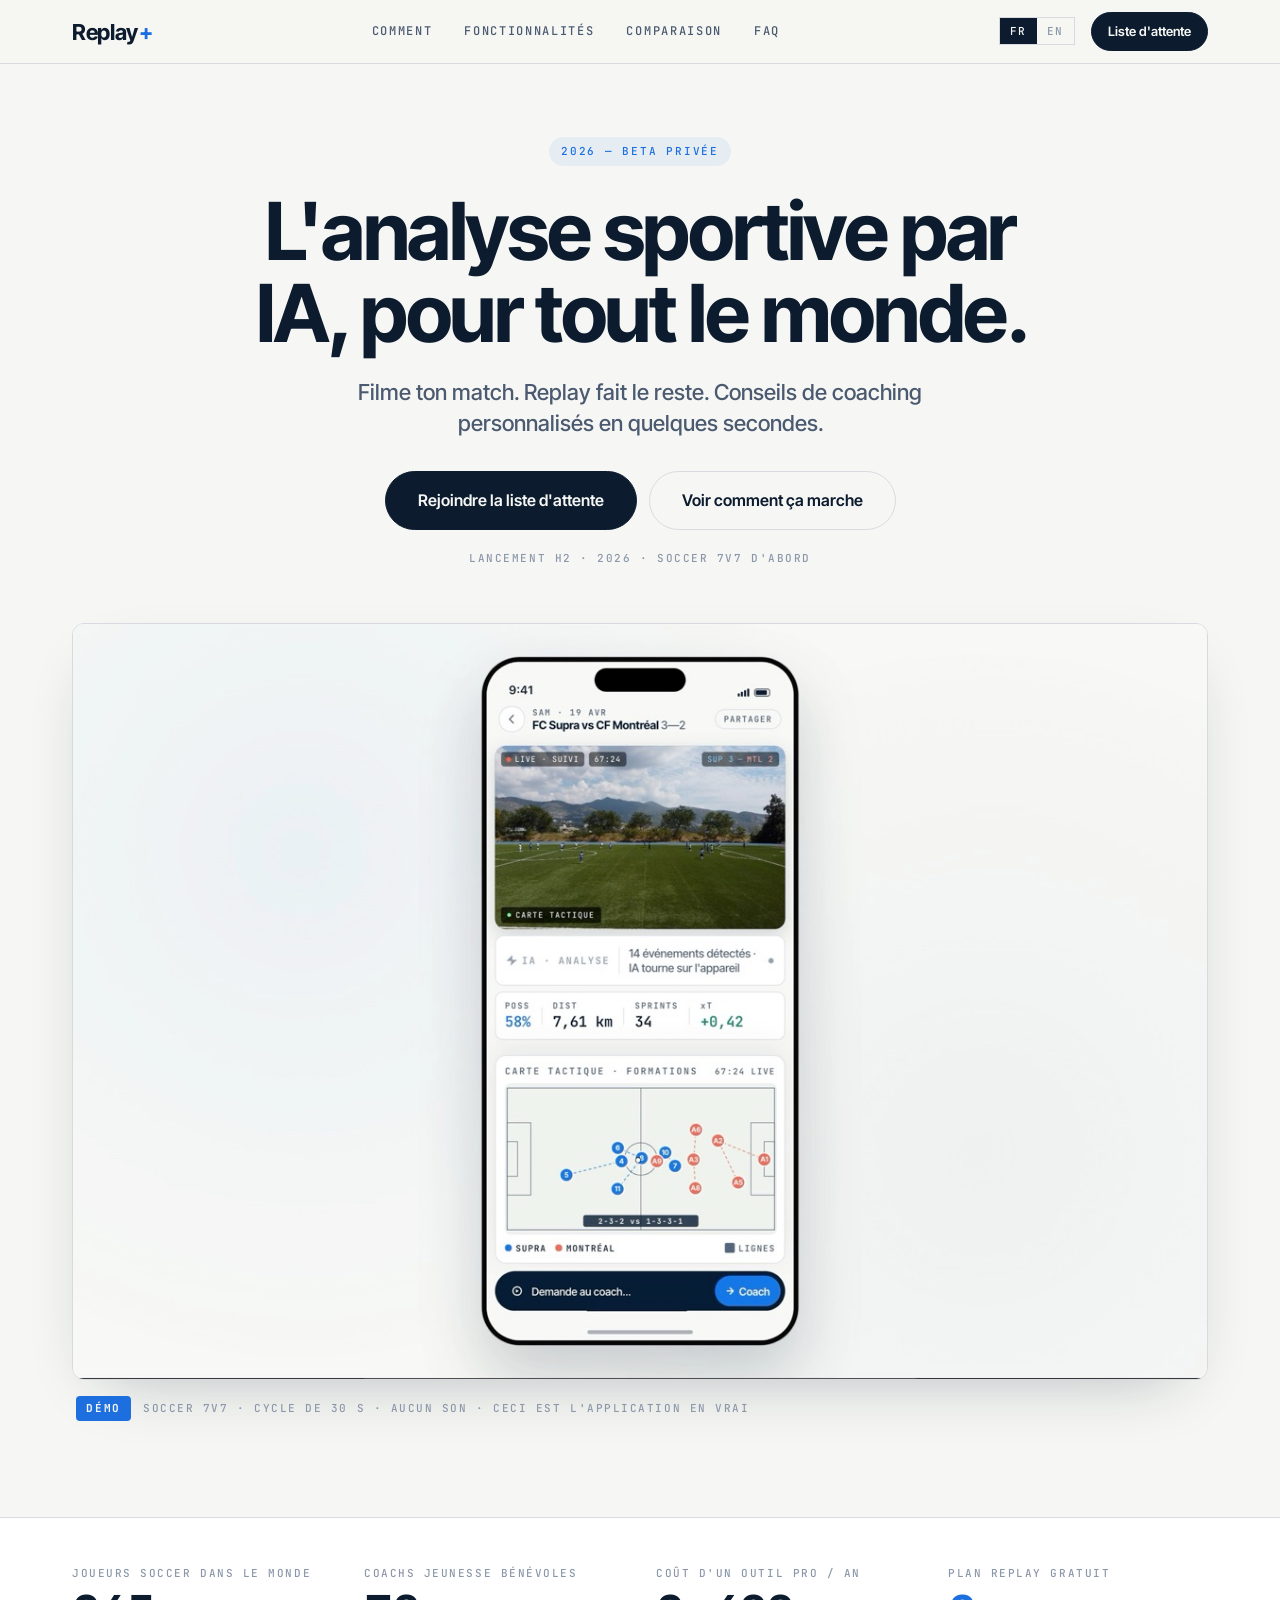
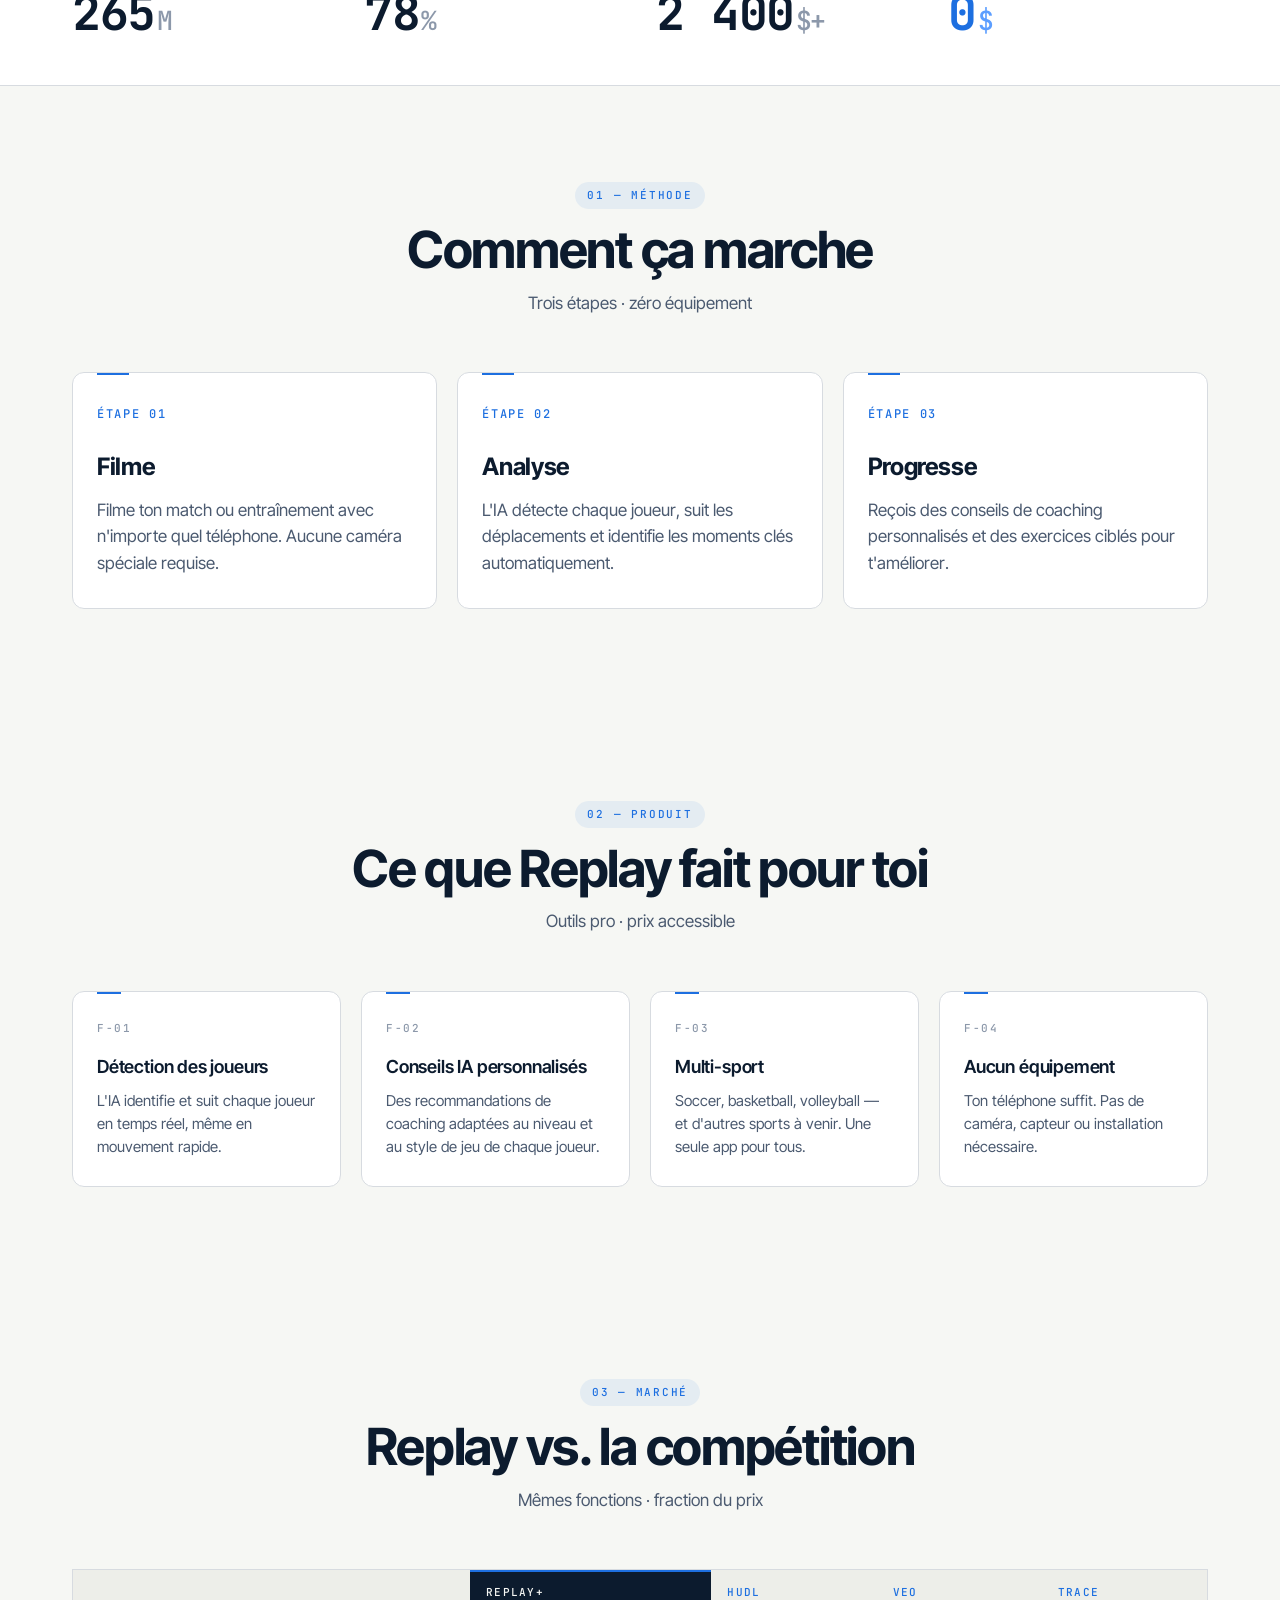
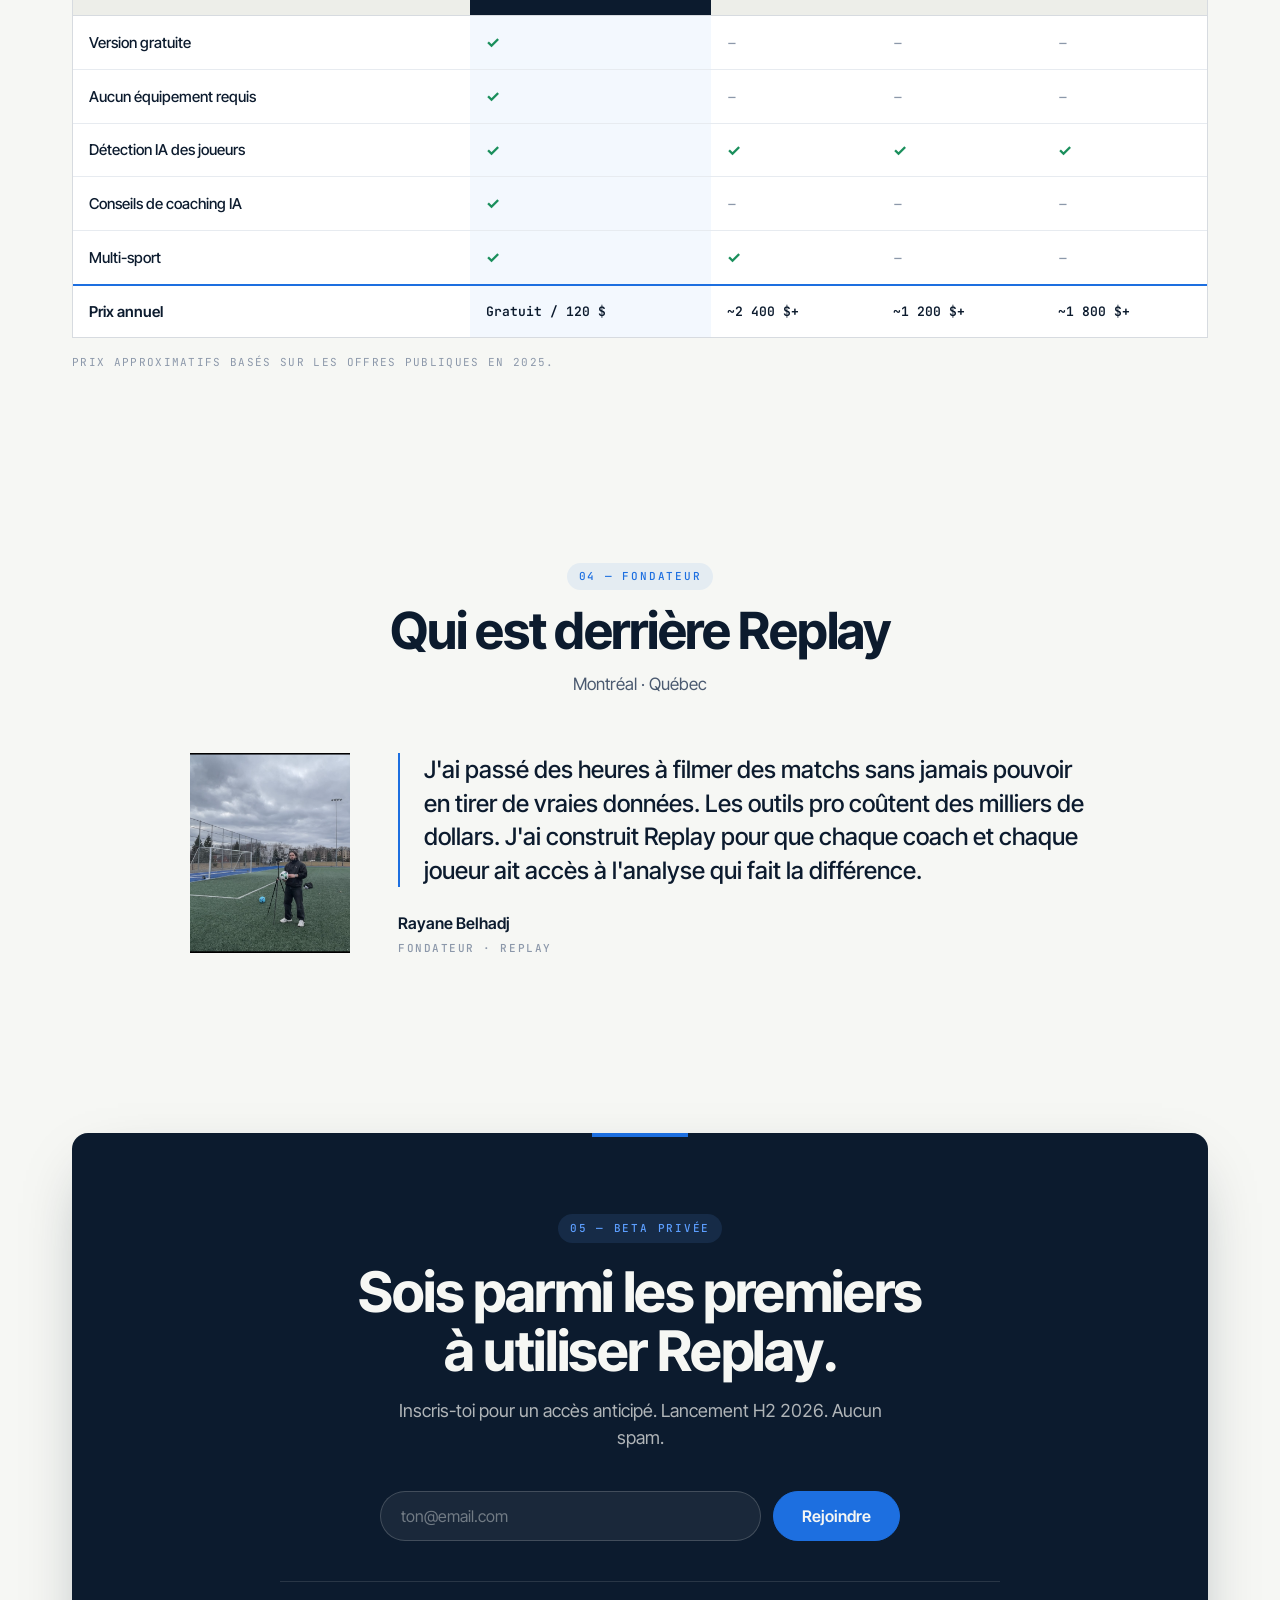
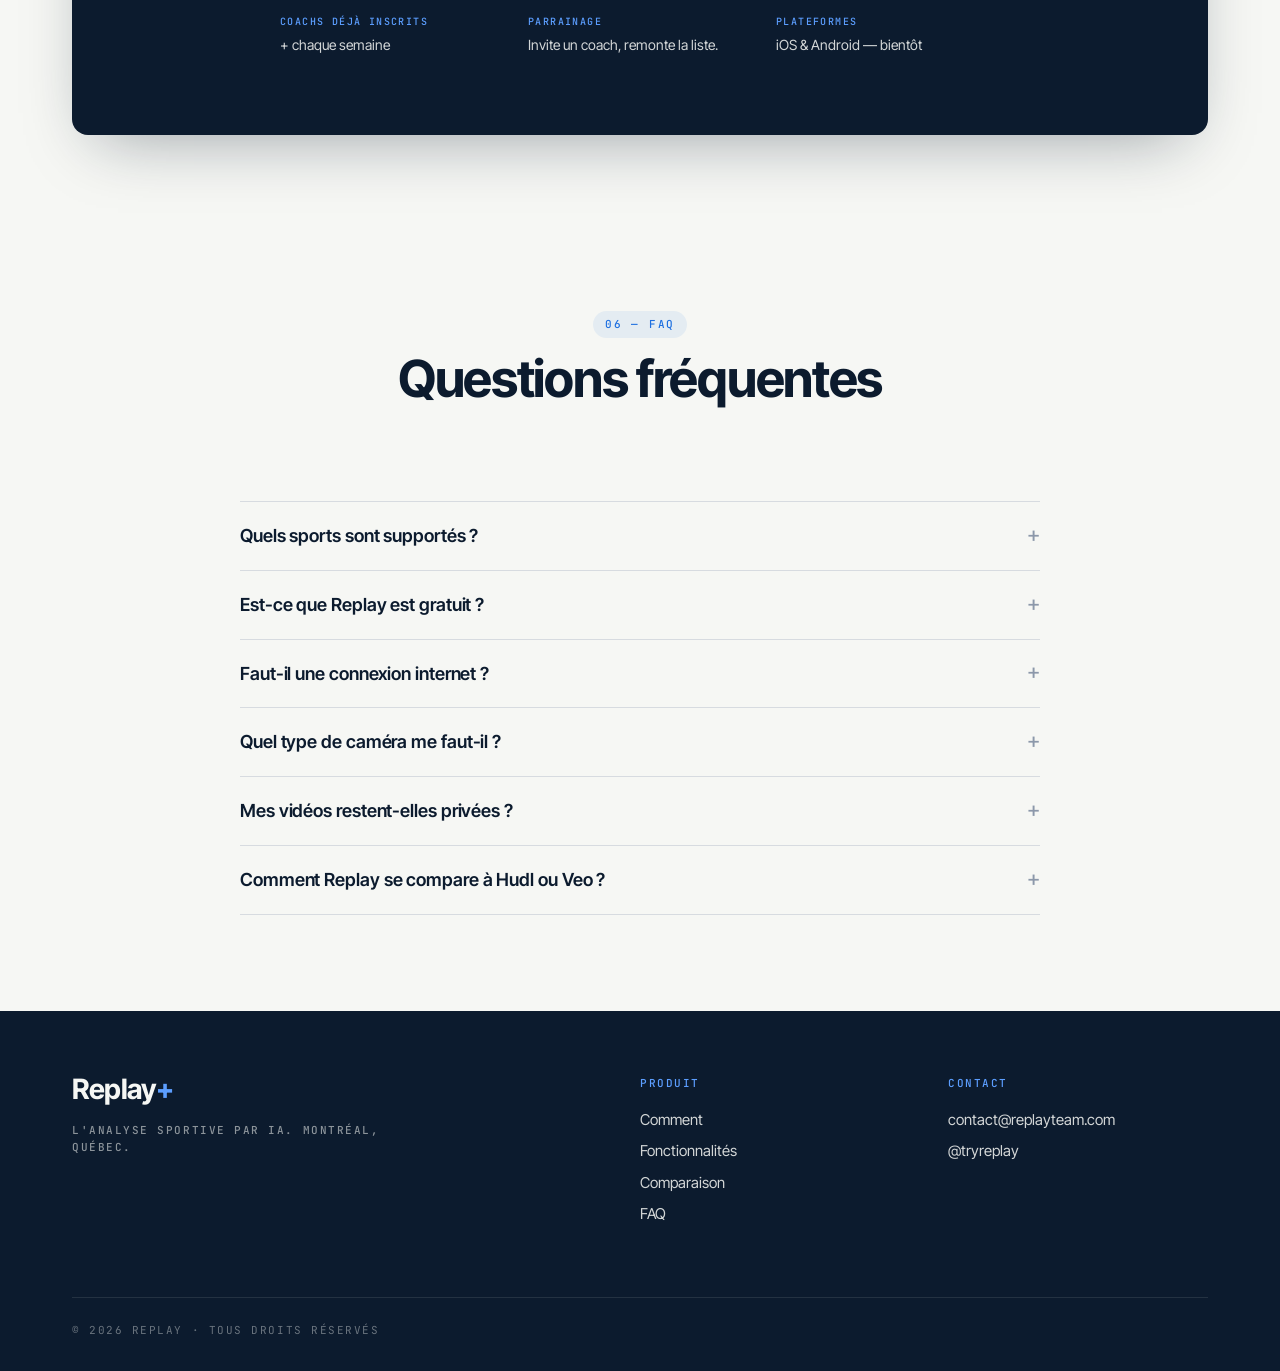
==== commit 86d4adf2: "fix(site): "Replay fait le reste" + harder autoplay - Lead copy: drop "L'IA fait le reste" in favour" ====
--- a/index.html
+++ b/index.html
@@ -8,7 +8,7 @@
 
   <!-- Open Graph -->
   <meta property="og:title" content="Replay+ — L'analyse sportive par IA">
-  <meta property="og:description" content="Filme ton match. L'IA fait le reste. Conseils de coaching personnalisés en quelques secondes.">
+  <meta property="og:description" content="Filme ton match. Replay fait le reste. Conseils de coaching personnalisés en quelques secondes.">
   <meta property="og:type" content="website">
   <meta property="og:url" content="https://tryreplay.co">
   <meta property="og:image" content="https://tryreplay.co/og-image.png">
@@ -18,7 +18,7 @@
   <!-- Twitter Card -->
   <meta name="twitter:card" content="summary_large_image">
   <meta name="twitter:title" content="Replay+ — L'analyse sportive par IA">
-  <meta name="twitter:description" content="Filme ton match. L'IA fait le reste. Conseils de coaching personnalisés en quelques secondes.">
+  <meta name="twitter:description" content="Filme ton match. Replay fait le reste. Conseils de coaching personnalisés en quelques secondes.">
   <meta name="twitter:image" content="https://tryreplay.co/og-image.png">
 
   <!-- Theme color (matches paper bg) -->
@@ -65,7 +65,7 @@
       <div class="hero-text">
         <p class="hero-eyebrow" data-i18n="hero_eyebrow">2026 — Beta privée</p>
         <h1 data-i18n="hero_h1">L'analyse sportive par IA, pour tout le monde.</h1>
-        <p class="lead" data-i18n="lead">Filme ton match. L'IA fait le reste. Conseils de coaching personnalisés en quelques secondes.</p>
+        <p class="lead" data-i18n="lead">Filme ton match. Replay fait le reste. Conseils de coaching personnalisés en quelques secondes.</p>
         <div class="hero-cta">
           <a href="#waitlist" class="cta cta--large" data-i18n="cta_hero">Rejoindre la liste d'attente</a>
           <a href="#how" class="cta cta--ghost cta--large" data-i18n="cta_secondary">Voir comment ça marche</a>
@@ -379,14 +379,50 @@
       }
     });
 
-    // ── Force-play hero demo video (some mobile Safari setups need a kick) ──
+    // ── Force-play hero demo video ──
+    // Safari (especially in Low Power Mode) and some mobile browsers silently
+    // refuse autoplay even with `muted` + `playsinline` attributes. Set the
+    // properties explicitly in JS, then try to play on every reasonable signal:
+    // immediate, canplay/loadeddata, intersection-visible, and first user gesture.
     (() => {
       const v = document.querySelector('.demo-video');
       if (!v) return;
-      const tryPlay = () => v.play().catch(() => { /* ignore — poster stays */ });
-      if (v.readyState >= 2) tryPlay();
-      else v.addEventListener('loadeddata', tryPlay, { once: true });
-      // also retry once the page is interactive (covers some autoplay-blocked cases)
+      v.muted = true;
+      v.playsInline = true;
+      v.defaultMuted = true;
+      v.setAttribute('muted', '');
+      v.setAttribute('playsinline', '');
+
+      let played = false;
+      const tryPlay = () => {
+        if (played && !v.paused) return;
+        const p = v.play();
+        if (p && typeof p.then === 'function') {
+          p.then(() => { played = true; }).catch(() => { /* will retry on next signal */ });
+        }
+      };
+
+      // 1. Try right away in case the browser already has the data.
+      tryPlay();
+      // 2. Try once the first frame is decoded.
+      v.addEventListener('canplay', tryPlay);
+      v.addEventListener('loadeddata', tryPlay);
+      // 3. Try when the element scrolls into view (covers cases where the
+      //    browser pauses autoplay for off-screen media).
+      if ('IntersectionObserver' in window) {
+        const io = new IntersectionObserver((entries) => {
+          entries.forEach((e) => { if (e.isIntersecting) tryPlay(); });
+        }, { threshold: 0.2 });
+        io.observe(v);
+      }
+      // 4. Last resort: first user gesture anywhere on the page.
+      const gestureEvents = ['pointerdown', 'touchstart', 'keydown', 'scroll'];
+      const onGesture = () => {
+        tryPlay();
+        gestureEvents.forEach((evt) => window.removeEventListener(evt, onGesture));
+      };
+      gestureEvents.forEach((evt) => window.addEventListener(evt, onGesture, { passive: true }));
+      // 5. Resume when tab becomes visible again.
       document.addEventListener('visibilitychange', () => { if (!document.hidden) tryPlay(); });
     })();
 
@@ -422,7 +458,7 @@
         nav_cta: "Waitlist",
         hero_eyebrow: "2026 — Private beta",
         hero_h1: "AI sports analysis, for everyone.",
-        lead: "Film your match. The AI does the rest. Personalised coaching tips in seconds.",
+        lead: "Film your match. Replay does the rest. Personalised coaching tips in seconds.",
         description: `Replay is a mobile app that automatically analyses game and training videos using artificial intelligence. Just <strong>film with your phone</strong>. The app detects players, tracks movements, identifies key actions and generates <strong>personalised coaching tips</strong>. No specialised equipment needed.`,
         cta_hero: "Join the waitlist",
         cta_secondary: "See how it works",
@@ -507,7 +543,7 @@
         nav_cta: "Liste d'attente",
         hero_eyebrow: "2026 — Beta privée",
         hero_h1: "L'analyse sportive par IA, pour tout le monde.",
-        lead: "Filme ton match. L'IA fait le reste. Conseils de coaching personnalisés en quelques secondes.",
+        lead: "Filme ton match. Replay fait le reste. Conseils de coaching personnalisés en quelques secondes.",
         description: `Replay est une application mobile qui analyse automatiquement les vidéos de matchs et d'entraînements grâce à l'intelligence artificielle. Il suffit de <strong>filmer avec un téléphone</strong>. L'app détecte les joueurs, suit leurs déplacements, identifie les actions clés et génère des <strong>conseils de coaching personnalisés</strong>. Aucun équipement spécialisé nécessaire.`,
         cta_hero: "Rejoindre la liste d'attente",
         cta_secondary: "Voir comment ça marche",
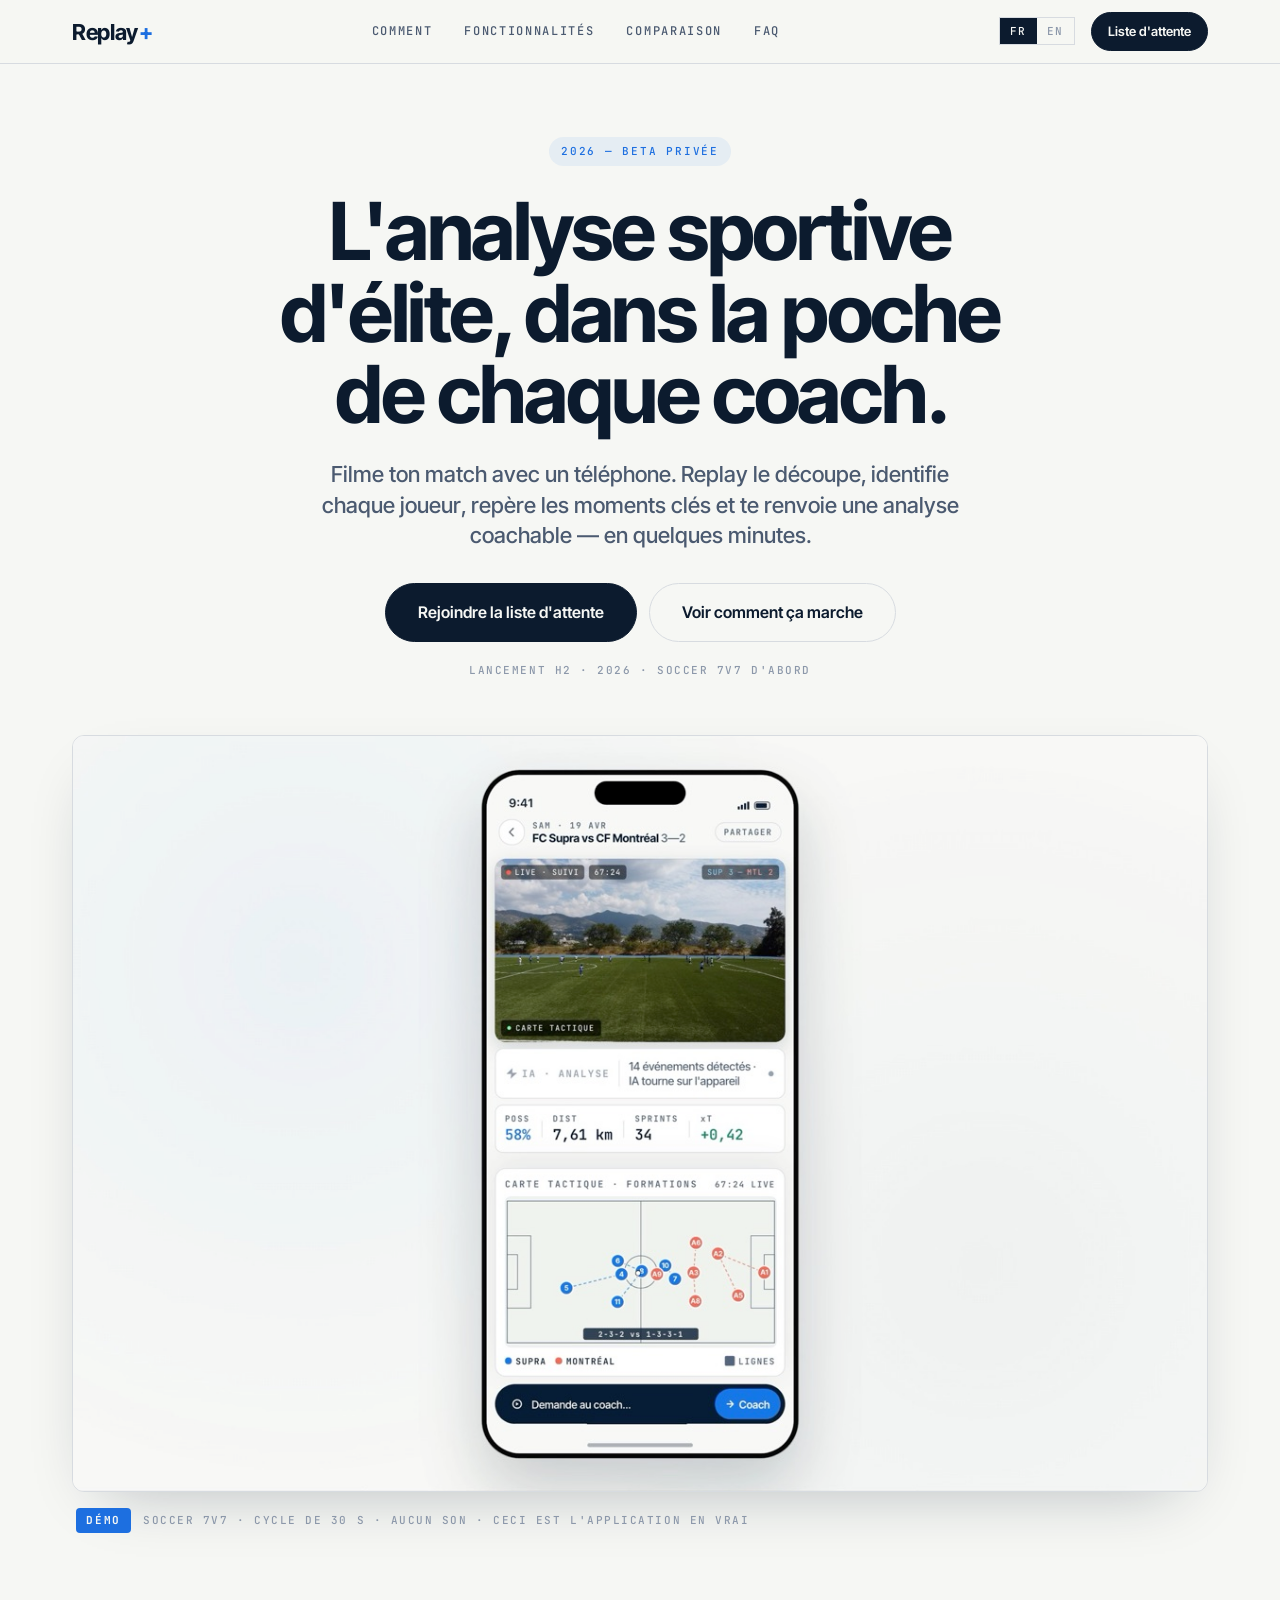
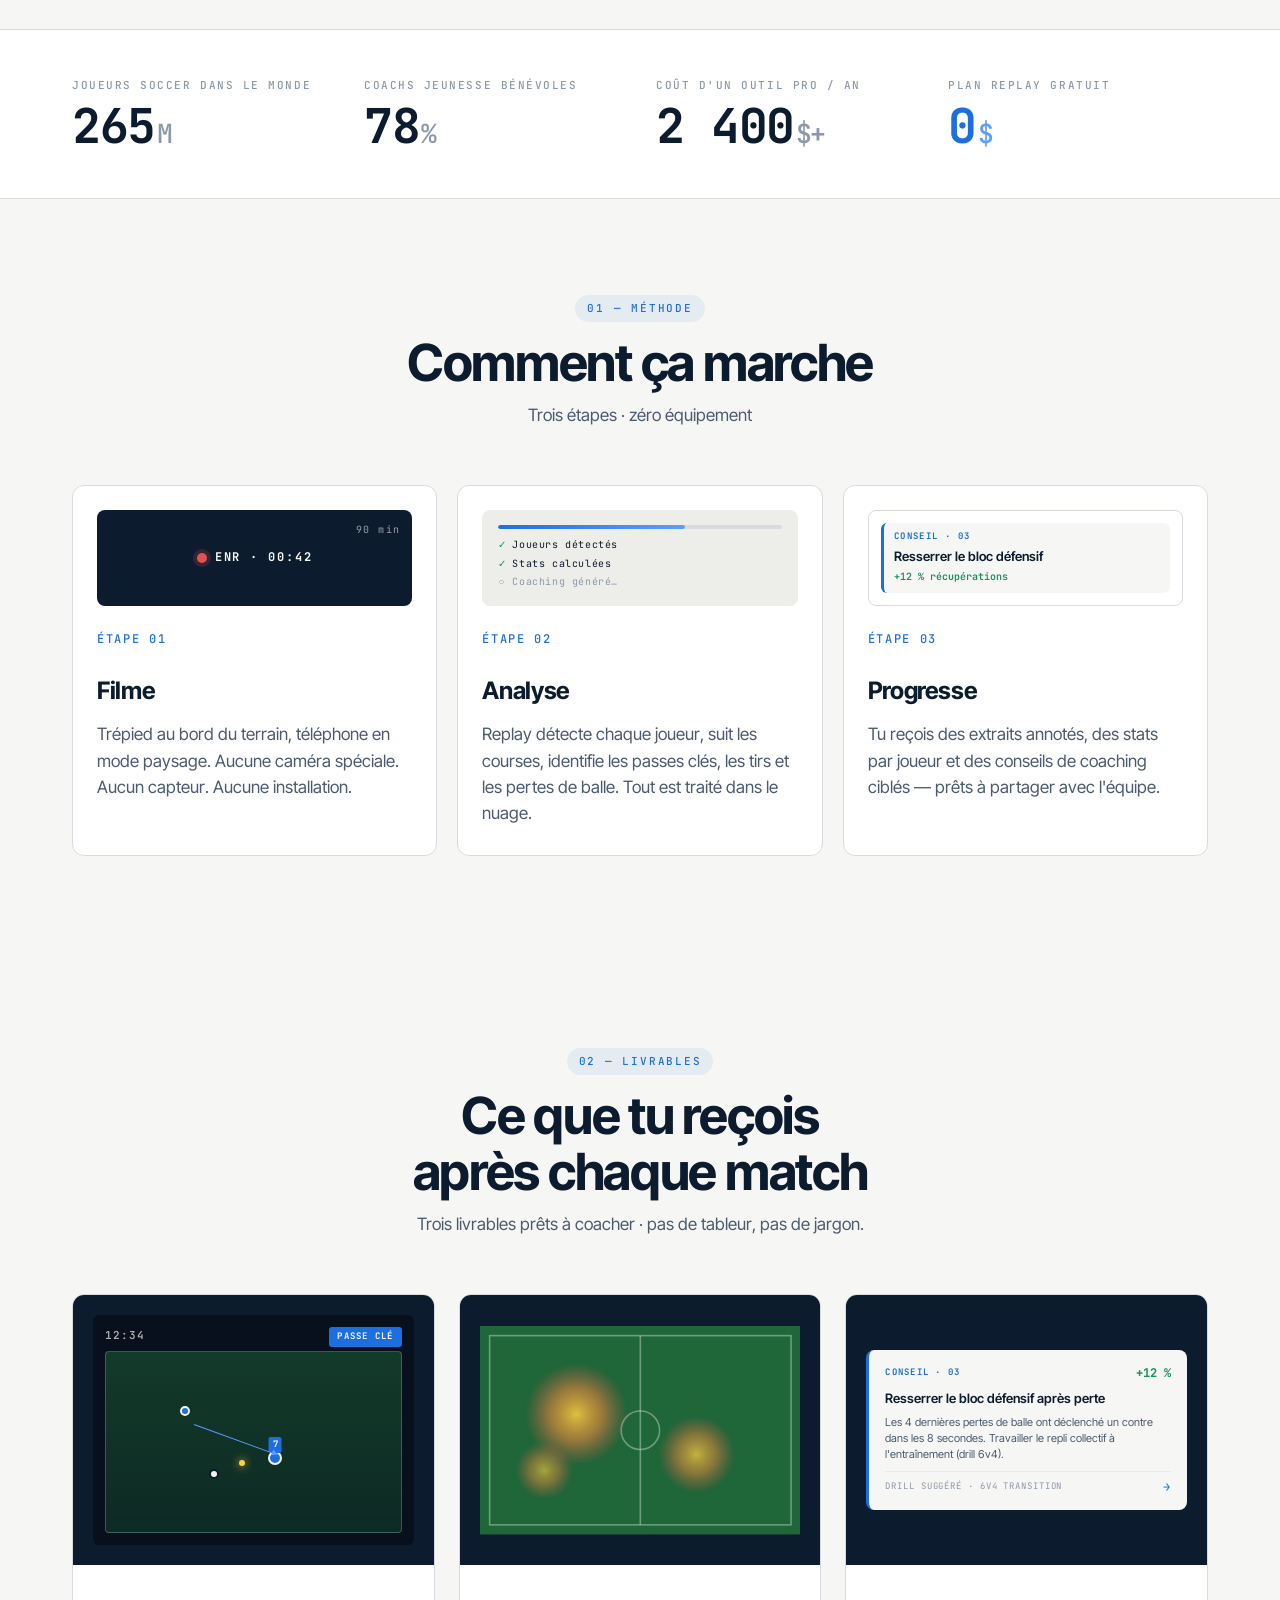
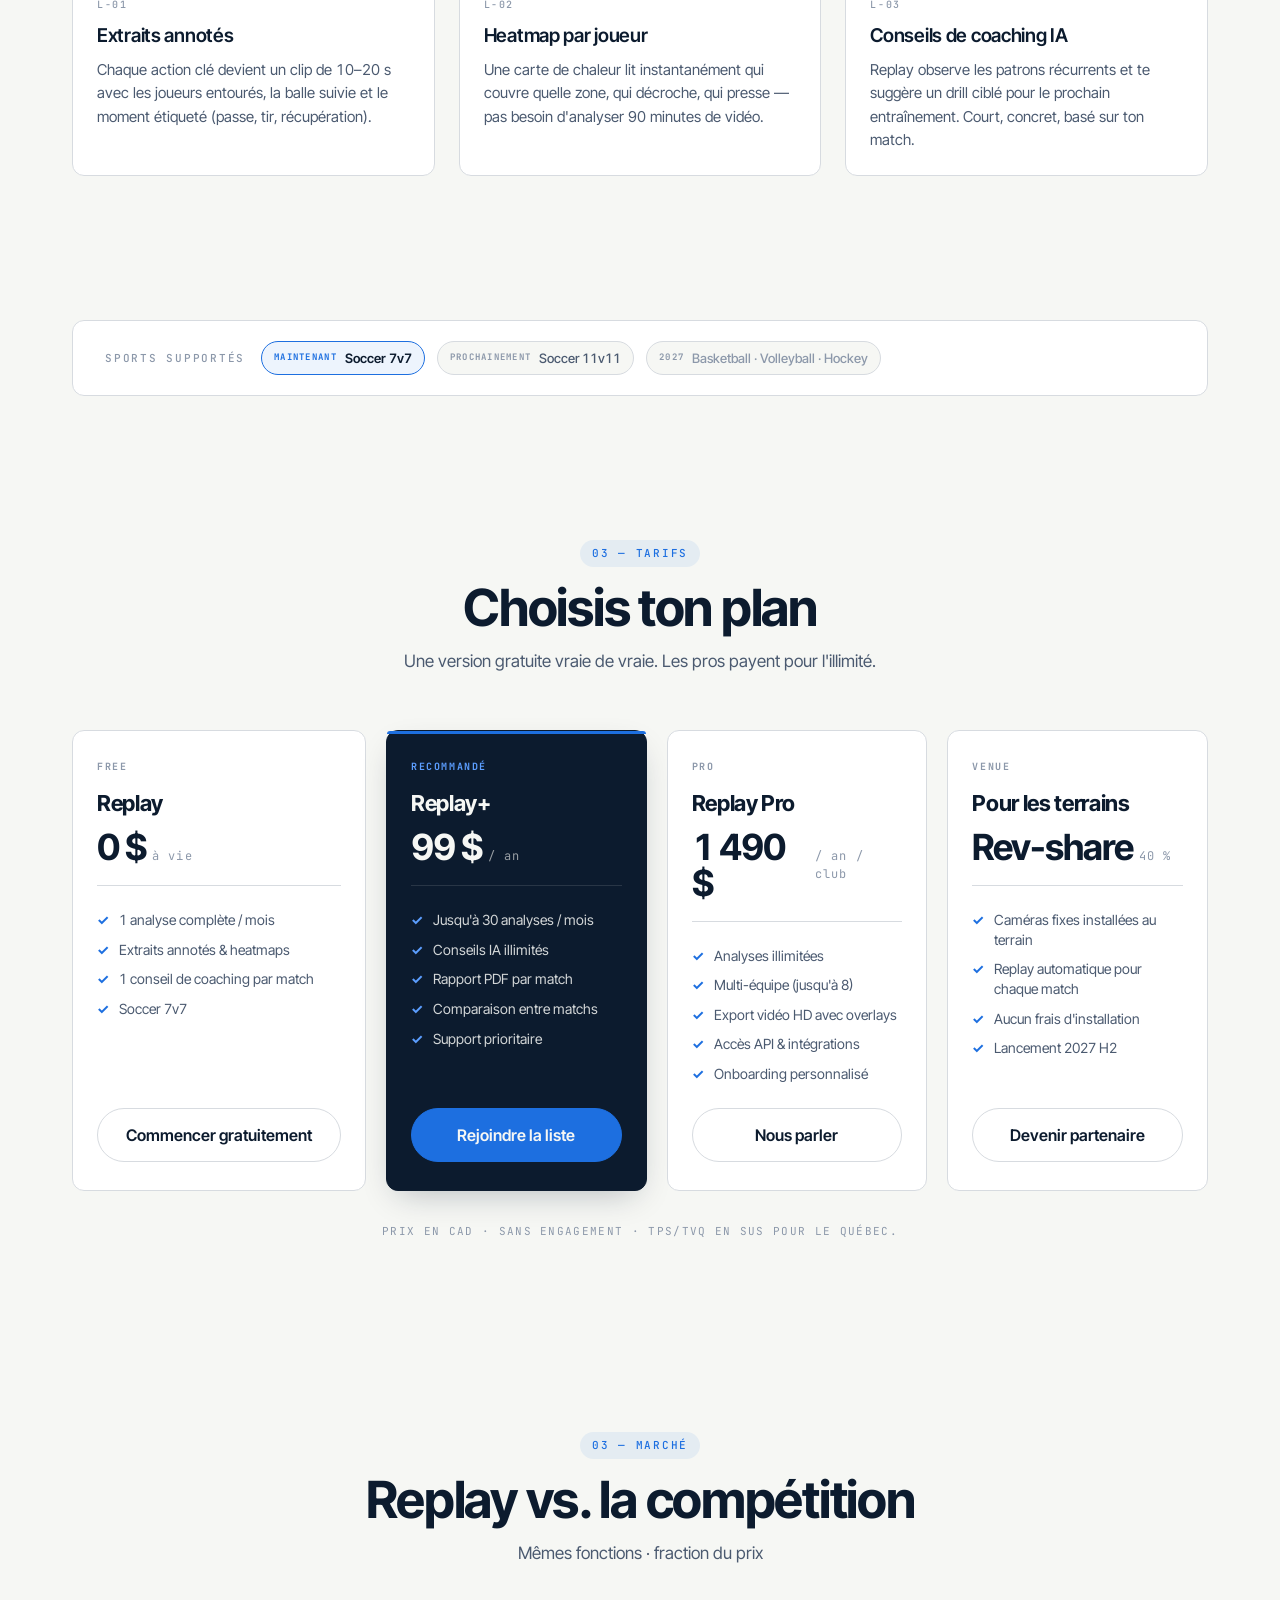
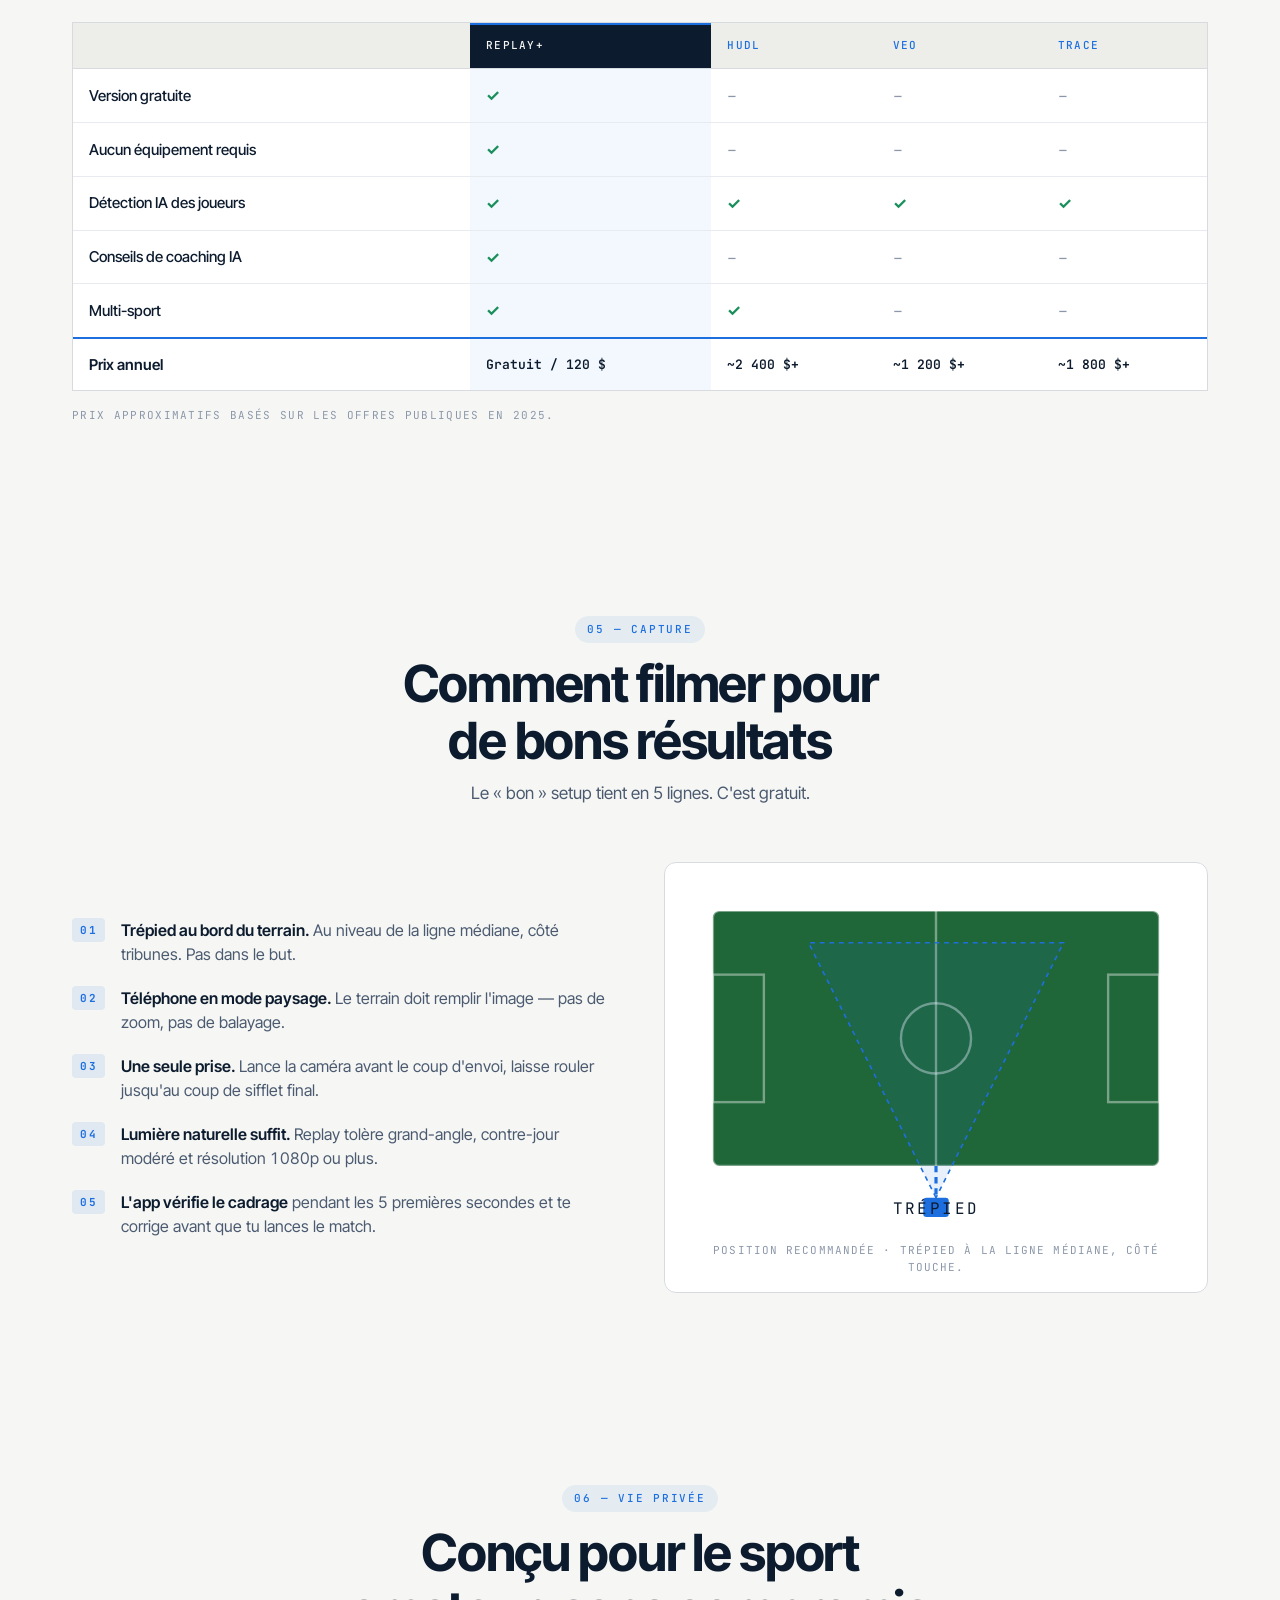
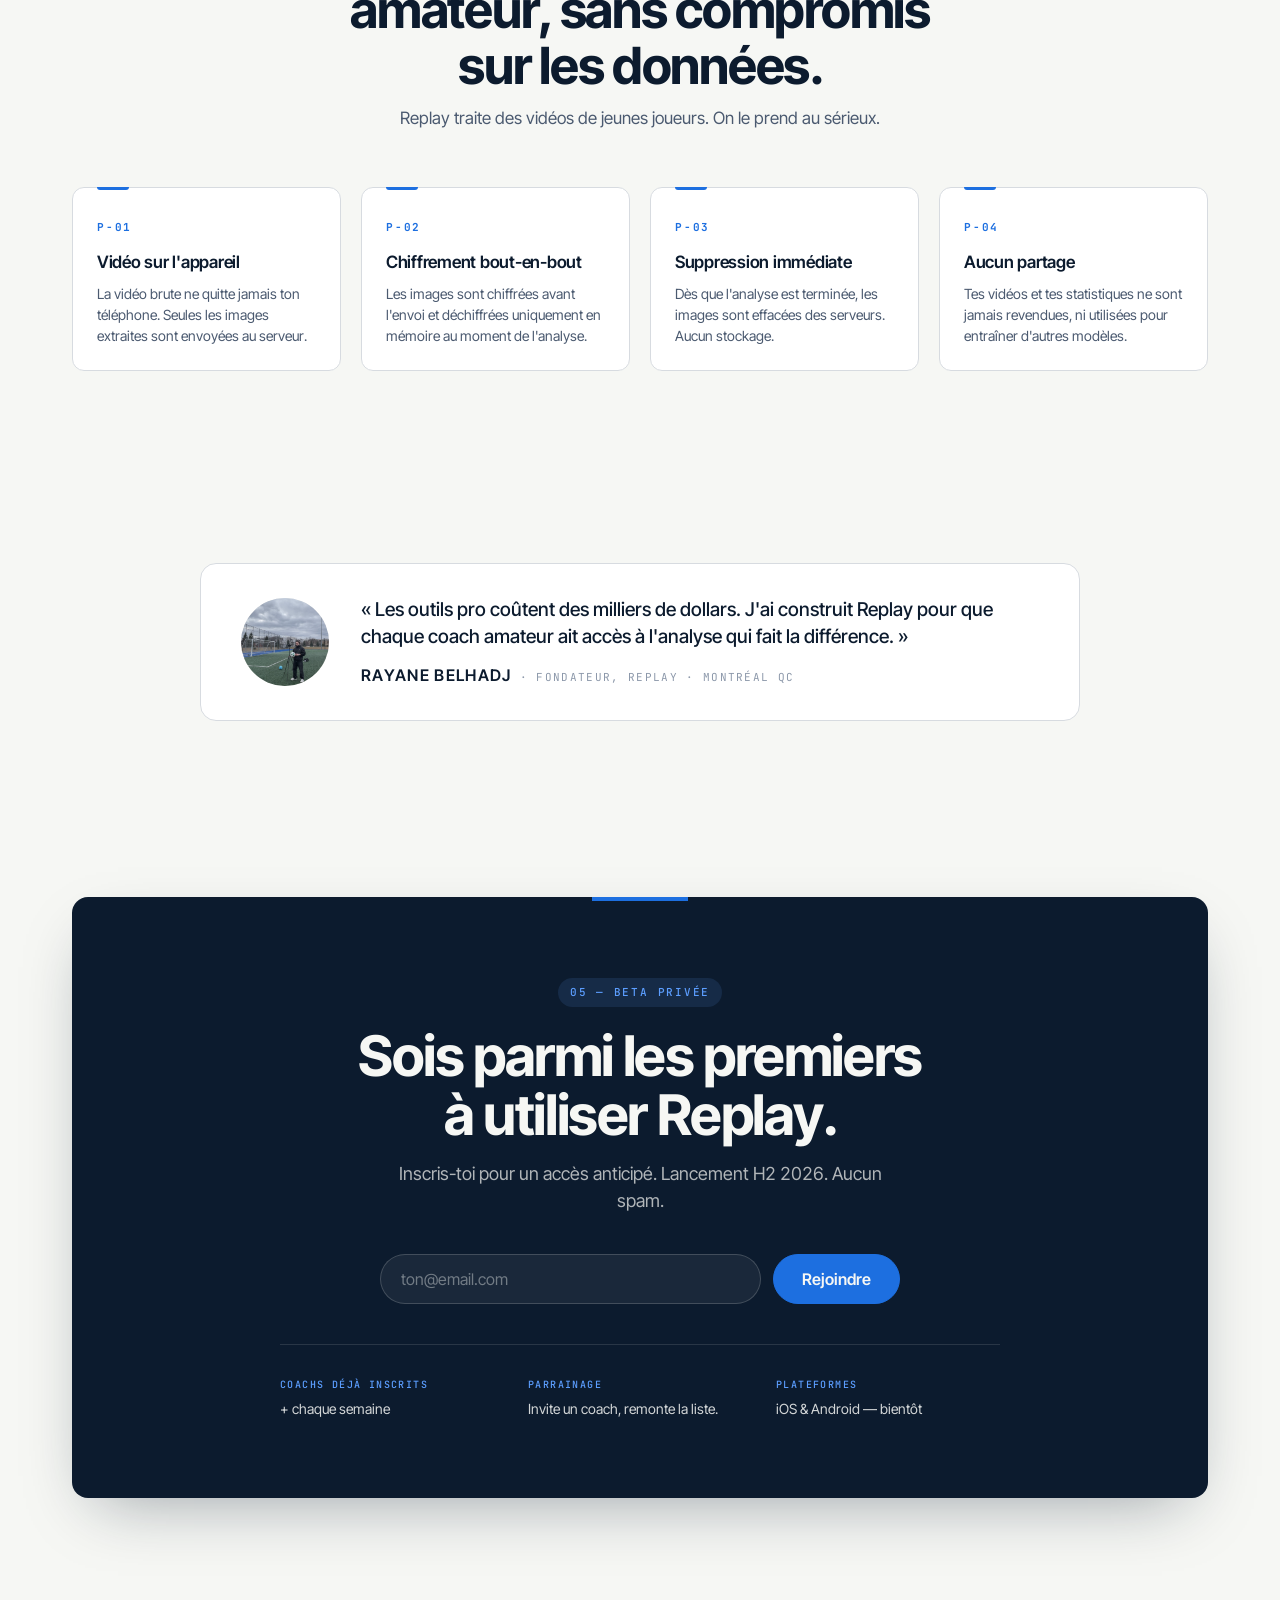
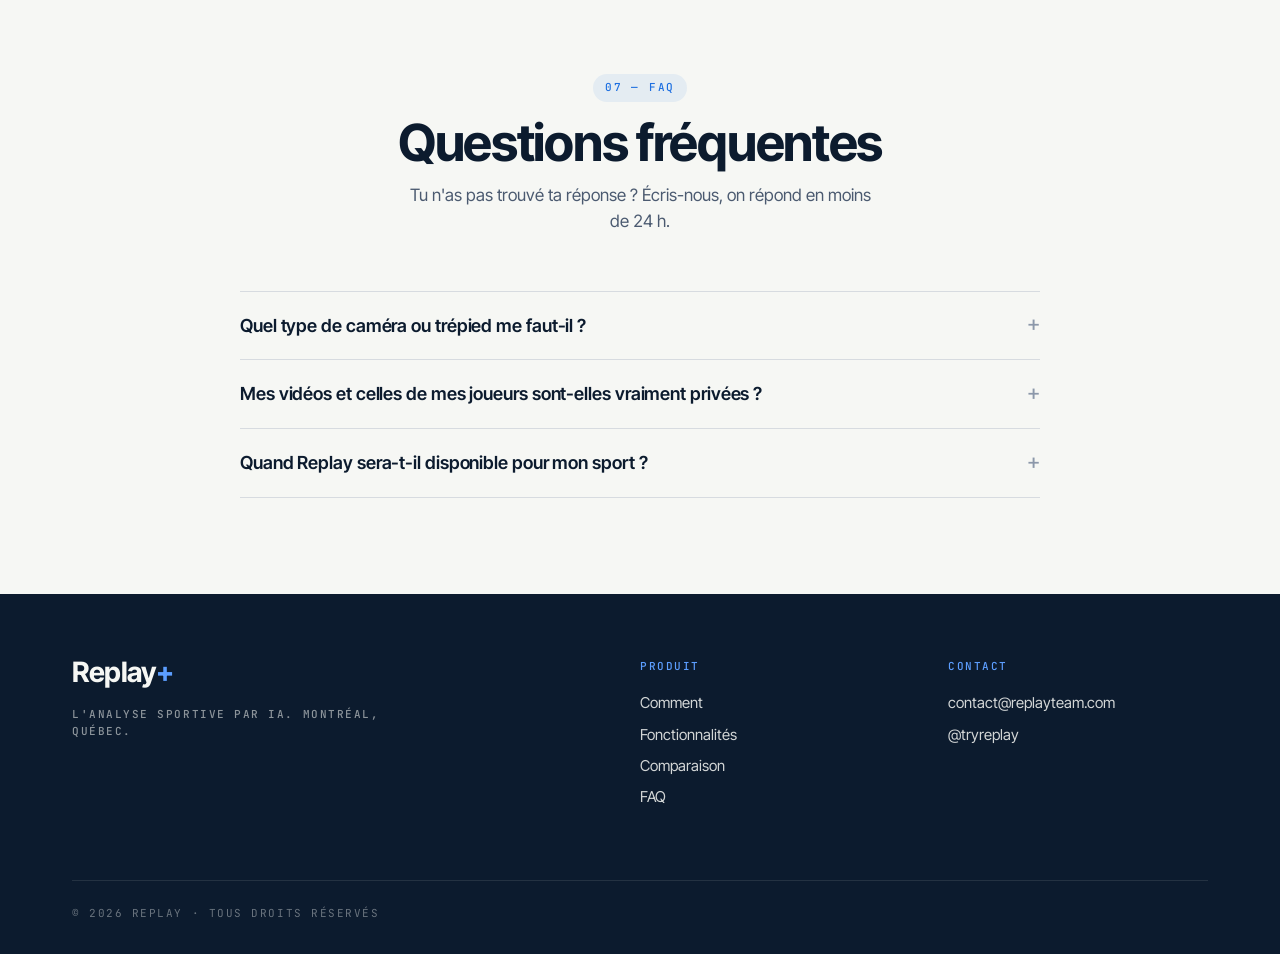
==== commit 8c5a53b3: "feat(content): rebuild content around concrete value — pricing, deliverables, capture, privacy, spor" ====
--- a/index.html
+++ b/index.html
@@ -64,8 +64,8 @@
     <div class="container">
       <div class="hero-text">
         <p class="hero-eyebrow" data-i18n="hero_eyebrow">2026 — Beta privée</p>
-        <h1 data-i18n="hero_h1">L'analyse sportive par IA, pour tout le monde.</h1>
-        <p class="lead" data-i18n="lead">Filme ton match. Replay fait le reste. Conseils de coaching personnalisés en quelques secondes.</p>
+        <h1 data-i18n="hero_h1">L'analyse sportive d'élite, dans la poche de chaque coach.</h1>
+        <p class="lead" data-i18n="lead">Filme ton match avec un téléphone. Replay le découpe, identifie chaque joueur, repère les moments clés et te renvoie une analyse coachable — en quelques minutes.</p>
         <div class="hero-cta">
           <a href="#waitlist" class="cta cta--large" data-i18n="cta_hero">Rejoindre la liste d'attente</a>
           <a href="#how" class="cta cta--ghost cta--large" data-i18n="cta_secondary">Voir comment ça marche</a>
@@ -123,54 +123,227 @@
       </header>
       <div class="steps">
         <div class="step fade-in">
+          <div class="step-visual step-visual--filme" aria-hidden="true">
+            <span class="rec-dot"></span>
+            <span class="rec-label">ENR · 00:42</span>
+            <span class="step-visual__time">90 min</span>
+          </div>
           <div class="step-num">Étape 01</div>
           <h3 data-i18n="step1_title">Filme</h3>
-          <p data-i18n="step1_desc">Filme ton match ou entraînement avec n'importe quel téléphone. Aucune caméra spéciale requise.</p>
+          <p data-i18n="step1_desc">Trépied au bord du terrain, téléphone en mode paysage. Aucune caméra spéciale. Aucun capteur. Aucune installation.</p>
         </div>
         <div class="step fade-in">
+          <div class="step-visual step-visual--analyse" aria-hidden="true">
+            <div class="ana-bar"><div class="ana-bar__fill"></div></div>
+            <ul class="ana-list">
+              <li class="ana-list__item ana-list__item--done">Joueurs détectés</li>
+              <li class="ana-list__item ana-list__item--done">Stats calculées</li>
+              <li class="ana-list__item">Coaching généré…</li>
+            </ul>
+          </div>
           <div class="step-num">Étape 02</div>
           <h3 data-i18n="step2_title">Analyse</h3>
-          <p data-i18n="step2_desc">L'IA détecte chaque joueur, suit les déplacements et identifie les moments clés automatiquement.</p>
+          <p data-i18n="step2_desc">Replay détecte chaque joueur, suit les courses, identifie les passes clés, les tirs et les pertes de balle. Tout est traité dans le nuage.</p>
         </div>
         <div class="step fade-in">
+          <div class="step-visual step-visual--progresse" aria-hidden="true">
+            <div class="tip-mini">
+              <span class="tip-mini__tag">CONSEIL · 03</span>
+              <span class="tip-mini__title">Resserrer le bloc défensif</span>
+              <span class="tip-mini__meta">+12 % récupérations</span>
+            </div>
+          </div>
           <div class="step-num">Étape 03</div>
           <h3 data-i18n="step3_title">Progresse</h3>
-          <p data-i18n="step3_desc">Reçois des conseils de coaching personnalisés et des exercices ciblés pour t'améliorer.</p>
-        </div>
-      </div>
-    </div>
-  </section>
-
-  <!-- ═══ Features ═══ -->
-  <section class="features" id="features">
+          <p data-i18n="step3_desc">Tu reçois des extraits annotés, des stats par joueur et des conseils de coaching ciblés — prêts à partager avec l'équipe.</p>
+        </div>
+      </div>
+    </div>
+  </section>
+
+  <!-- ═══ What Replay returns ═══ -->
+  <section class="returns" id="features">
     <div class="container">
       <header class="s-head fade-in">
-        <span class="num">02 — Produit</span>
-        <h2 class="title" data-i18n="features_title">Ce que Replay fait pour toi</h2>
-        <span class="meta" data-i18n="features_subtitle">Outils pro · prix accessible</span>
+        <span class="num">02 — Livrables</span>
+        <h2 class="title" data-i18n="returns_title">Ce que tu reçois après chaque match</h2>
+        <span class="meta" data-i18n="returns_subtitle">Trois livrables prêts à coacher · pas de tableur, pas de jargon.</span>
       </header>
-      <div class="features-grid">
-        <div class="feature-card fade-in">
-          <div class="feat-num">F-01</div>
-          <h3 data-i18n="feat1_title">Détection des joueurs</h3>
-          <p data-i18n="feat1_desc">L'IA identifie et suit chaque joueur en temps réel, même en mouvement rapide.</p>
-        </div>
-        <div class="feature-card fade-in">
-          <div class="feat-num">F-02</div>
-          <h3 data-i18n="feat2_title">Conseils IA personnalisés</h3>
-          <p data-i18n="feat2_desc">Des recommandations de coaching adaptées au niveau et au style de jeu de chaque joueur.</p>
-        </div>
-        <div class="feature-card fade-in">
-          <div class="feat-num">F-03</div>
-          <h3 data-i18n="feat3_title">Multi-sport</h3>
-          <p data-i18n="feat3_desc">Soccer, basketball, volleyball — et d'autres sports à venir. Une seule app pour tous.</p>
-        </div>
-        <div class="feature-card fade-in">
-          <div class="feat-num">F-04</div>
-          <h3 data-i18n="feat4_title">Aucun équipement</h3>
-          <p data-i18n="feat4_desc">Ton téléphone suffit. Pas de caméra, capteur ou installation nécessaire.</p>
-        </div>
-      </div>
+      <div class="returns-grid">
+        <!-- Clip annoté -->
+        <div class="return-card fade-in">
+          <div class="return-visual" aria-hidden="true">
+            <div class="ret-clip">
+              <span class="ret-clip__time">12:34</span>
+              <span class="ret-clip__tag">PASSE CLÉ</span>
+              <div class="ret-clip__pitch">
+                <span class="ret-clip__dot ret-clip__dot--a"></span>
+                <span class="ret-clip__dot ret-clip__dot--a ret-clip__dot--7"></span>
+                <span class="ret-clip__dot ret-clip__dot--b"></span>
+                <span class="ret-clip__dot ret-clip__dot--ball"></span>
+                <span class="ret-clip__arrow"></span>
+              </div>
+            </div>
+          </div>
+          <div class="return-body">
+            <span class="return-num">L-01</span>
+            <h3 data-i18n="ret1_title">Extraits annotés</h3>
+            <p data-i18n="ret1_desc">Chaque action clé devient un clip de 10–20 s avec les joueurs entourés, la balle suivie et le moment étiqueté (passe, tir, récupération).</p>
+          </div>
+        </div>
+
+        <!-- Heatmap -->
+        <div class="return-card fade-in">
+          <div class="return-visual" aria-hidden="true">
+            <svg class="ret-heatmap" viewBox="0 0 200 130" xmlns="http://www.w3.org/2000/svg">
+              <defs>
+                <radialGradient id="hot" cx="50%" cy="50%" r="50%">
+                  <stop offset="0%" stop-color="#ffd23d" stop-opacity="0.85"/>
+                  <stop offset="50%" stop-color="#ff8c3d" stop-opacity="0.55"/>
+                  <stop offset="100%" stop-color="#ff5050" stop-opacity="0"/>
+                </radialGradient>
+              </defs>
+              <rect x="0" y="0" width="200" height="130" fill="#1f6638"/>
+              <rect x="6" y="6" width="188" height="118" fill="none" stroke="rgba(255,255,255,0.35)" stroke-width="1"/>
+              <line x1="100" y1="6" x2="100" y2="124" stroke="rgba(255,255,255,0.35)" stroke-width="1"/>
+              <circle cx="100" cy="65" r="12" fill="none" stroke="rgba(255,255,255,0.35)" stroke-width="1"/>
+              <circle cx="60" cy="55" r="32" fill="url(#hot)"/>
+              <circle cx="135" cy="80" r="24" fill="url(#hot)" opacity="0.85"/>
+              <circle cx="40" cy="90" r="18" fill="url(#hot)" opacity="0.7"/>
+            </svg>
+          </div>
+          <div class="return-body">
+            <span class="return-num">L-02</span>
+            <h3 data-i18n="ret2_title">Heatmap par joueur</h3>
+            <p data-i18n="ret2_desc">Une carte de chaleur lit instantanément qui couvre quelle zone, qui décroche, qui presse — pas besoin d'analyser 90 minutes de vidéo.</p>
+          </div>
+        </div>
+
+        <!-- Coaching tip -->
+        <div class="return-card fade-in">
+          <div class="return-visual" aria-hidden="true">
+            <div class="ret-tip">
+              <div class="ret-tip__head">
+                <span class="ret-tip__tag">CONSEIL · 03</span>
+                <span class="ret-tip__delta">+12 %</span>
+              </div>
+              <h4 class="ret-tip__title">Resserrer le bloc défensif après perte</h4>
+              <p class="ret-tip__body">Les 4 dernières pertes de balle ont déclenché un contre dans les 8 secondes. Travailler le repli collectif à l'entraînement (drill 6v4).</p>
+              <div class="ret-tip__foot">
+                <span>Drill suggéré · 6v4 transition</span>
+                <span class="ret-tip__chev">→</span>
+              </div>
+            </div>
+          </div>
+          <div class="return-body">
+            <span class="return-num">L-03</span>
+            <h3 data-i18n="ret3_title">Conseils de coaching IA</h3>
+            <p data-i18n="ret3_desc">Replay observe les patrons récurrents et te suggère un drill ciblé pour le prochain entraînement. Court, concret, basé sur ton match.</p>
+          </div>
+        </div>
+      </div>
+    </div>
+  </section>
+
+  <!-- ═══ Sports supported ═══ -->
+  <section class="sports">
+    <div class="container">
+      <div class="sports-strip fade-in">
+        <span class="sports-strip__label" data-i18n="sports_label">Sports supportés</span>
+        <ul class="sports-strip__list">
+          <li class="sports-strip__item sports-strip__item--now">
+            <span class="sports-strip__tag">MAINTENANT</span>
+            <span class="sports-strip__name">Soccer 7v7</span>
+          </li>
+          <li class="sports-strip__item sports-strip__item--next">
+            <span class="sports-strip__tag">PROCHAINEMENT</span>
+            <span class="sports-strip__name">Soccer 11v11</span>
+          </li>
+          <li class="sports-strip__item sports-strip__item--later">
+            <span class="sports-strip__tag">2027</span>
+            <span class="sports-strip__name">Basketball · Volleyball · Hockey</span>
+          </li>
+        </ul>
+      </div>
+    </div>
+  </section>
+
+  <!-- ═══ Pricing ═══ -->
+  <section class="pricing" id="pricing">
+    <div class="container">
+      <header class="s-head fade-in">
+        <span class="num">03 — Tarifs</span>
+        <h2 class="title" data-i18n="pricing_title">Choisis ton plan</h2>
+        <span class="meta" data-i18n="pricing_subtitle">Une version gratuite vraie de vraie. Les pros payent pour l'illimité.</span>
+      </header>
+      <div class="pricing-grid">
+        <div class="price-card fade-in">
+          <span class="price-card__tag">FREE</span>
+          <span class="price-card__name">Replay</span>
+          <div class="price-card__price">
+            <span class="price-card__amount">0 $</span>
+            <span class="price-card__unit">à vie</span>
+          </div>
+          <ul class="price-card__list">
+            <li>1 analyse complète / mois</li>
+            <li>Extraits annotés &amp; heatmaps</li>
+            <li>1 conseil de coaching par match</li>
+            <li>Soccer 7v7</li>
+          </ul>
+          <a href="#waitlist" class="cta cta--ghost price-card__cta">Commencer gratuitement</a>
+        </div>
+
+        <div class="price-card price-card--featured fade-in">
+          <span class="price-card__tag">RECOMMANDÉ</span>
+          <span class="price-card__name">Replay+</span>
+          <div class="price-card__price">
+            <span class="price-card__amount">99 $</span>
+            <span class="price-card__unit">/ an</span>
+          </div>
+          <ul class="price-card__list">
+            <li>Jusqu'à 30 analyses / mois</li>
+            <li>Conseils IA illimités</li>
+            <li>Rapport PDF par match</li>
+            <li>Comparaison entre matchs</li>
+            <li>Support prioritaire</li>
+          </ul>
+          <a href="#waitlist" class="cta cta--accent price-card__cta">Rejoindre la liste</a>
+        </div>
+
+        <div class="price-card fade-in">
+          <span class="price-card__tag">PRO</span>
+          <span class="price-card__name">Replay Pro</span>
+          <div class="price-card__price">
+            <span class="price-card__amount">1 490 $</span>
+            <span class="price-card__unit">/ an / club</span>
+          </div>
+          <ul class="price-card__list">
+            <li>Analyses illimitées</li>
+            <li>Multi-équipe (jusqu'à 8)</li>
+            <li>Export vidéo HD avec overlays</li>
+            <li>Accès API &amp; intégrations</li>
+            <li>Onboarding personnalisé</li>
+          </ul>
+          <a href="mailto:contact@replayteam.com?subject=Replay%20Pro" class="cta cta--ghost price-card__cta">Nous parler</a>
+        </div>
+
+        <div class="price-card price-card--venue fade-in">
+          <span class="price-card__tag">VENUE</span>
+          <span class="price-card__name">Pour les terrains</span>
+          <div class="price-card__price">
+            <span class="price-card__amount">Rev-share</span>
+            <span class="price-card__unit">40 %</span>
+          </div>
+          <ul class="price-card__list">
+            <li>Caméras fixes installées au terrain</li>
+            <li>Replay automatique pour chaque match</li>
+            <li>Aucun frais d'installation</li>
+            <li>Lancement 2027 H2</li>
+          </ul>
+          <a href="mailto:contact@replayteam.com?subject=Replay%20Venue" class="cta cta--ghost price-card__cta">Devenir partenaire</a>
+        </div>
+      </div>
+      <p class="pricing-note fade-in" data-i18n="pricing_note">Prix en CAD · sans engagement · TPS/TVQ en sus pour le Québec.</p>
     </div>
   </section>
 
@@ -243,22 +416,87 @@
     </div>
   </section>
 
-  <!-- ═══ Founder ═══ -->
+  <!-- ═══ Capture guide ═══ -->
+  <section class="capture" id="capture">
+    <div class="container">
+      <header class="s-head fade-in">
+        <span class="num">05 — Capture</span>
+        <h2 class="title" data-i18n="capture_title">Comment filmer pour de bons résultats</h2>
+        <span class="meta" data-i18n="capture_subtitle">Le « bon » setup tient en 5 lignes. C'est gratuit.</span>
+      </header>
+      <div class="capture-grid">
+        <ul class="capture-list fade-in">
+          <li><span class="capture-list__k">01</span><div><strong>Trépied au bord du terrain.</strong> Au niveau de la ligne médiane, côté tribunes. Pas dans le but.</div></li>
+          <li><span class="capture-list__k">02</span><div><strong>Téléphone en mode paysage.</strong> Le terrain doit remplir l'image — pas de zoom, pas de balayage.</div></li>
+          <li><span class="capture-list__k">03</span><div><strong>Une seule prise.</strong> Lance la caméra avant le coup d'envoi, laisse rouler jusqu'au coup de sifflet final.</div></li>
+          <li><span class="capture-list__k">04</span><div><strong>Lumière naturelle suffit.</strong> Replay tolère grand-angle, contre-jour modéré et résolution 1080p ou plus.</div></li>
+          <li><span class="capture-list__k">05</span><div><strong>L'app vérifie le cadrage</strong> pendant les 5 premières secondes et te corrige avant que tu lances le match.</div></li>
+        </ul>
+        <figure class="capture-diagram fade-in" aria-label="Position recommandée du téléphone : trépied à mi-terrain, côté touche">
+          <svg viewBox="0 0 320 220" xmlns="http://www.w3.org/2000/svg">
+            <!-- pitch -->
+            <rect x="20" y="20" width="280" height="160" fill="#1f6638" rx="4"/>
+            <rect x="20" y="20" width="280" height="160" fill="none" stroke="rgba(255,255,255,0.4)" stroke-width="1.5" rx="4"/>
+            <line x1="160" y1="20" x2="160" y2="180" stroke="rgba(255,255,255,0.4)" stroke-width="1.5"/>
+            <circle cx="160" cy="100" r="22" fill="none" stroke="rgba(255,255,255,0.4)" stroke-width="1.5"/>
+            <rect x="20" y="60" width="32" height="80" fill="none" stroke="rgba(255,255,255,0.4)" stroke-width="1.5"/>
+            <rect x="268" y="60" width="32" height="80" fill="none" stroke="rgba(255,255,255,0.4)" stroke-width="1.5"/>
+            <!-- phone position -->
+            <line x1="160" y1="180" x2="160" y2="210" stroke="var(--accent)" stroke-width="2" stroke-dasharray="4 3"/>
+            <rect x="152" y="200" width="16" height="12" fill="var(--accent)" rx="2"/>
+            <text x="160" y="210" text-anchor="middle" font-family="JetBrains Mono, monospace" font-size="10" fill="var(--ink)" letter-spacing="1.5">TRÉPIED</text>
+            <!-- viewing cone -->
+            <polygon points="160,200 80,40 240,40" fill="var(--accent)" fill-opacity="0.1" stroke="var(--accent)" stroke-width="1" stroke-dasharray="3 3"/>
+          </svg>
+          <figcaption>Position recommandée · trépied à la ligne médiane, côté touche.</figcaption>
+        </figure>
+      </div>
+    </div>
+  </section>
+
+  <!-- ═══ Privacy & trust ═══ -->
+  <section class="privacy" id="privacy">
+    <div class="container">
+      <header class="s-head fade-in">
+        <span class="num">06 — Vie privée</span>
+        <h2 class="title" data-i18n="privacy_title">Conçu pour le sport amateur, sans compromis sur les données.</h2>
+        <span class="meta" data-i18n="privacy_subtitle">Replay traite des vidéos de jeunes joueurs. On le prend au sérieux.</span>
+      </header>
+      <div class="privacy-grid">
+        <div class="privacy-item fade-in">
+          <span class="privacy-item__k">P-01</span>
+          <h3 data-i18n="priv1_t">Vidéo sur l'appareil</h3>
+          <p data-i18n="priv1_d">La vidéo brute ne quitte jamais ton téléphone. Seules les images extraites sont envoyées au serveur.</p>
+        </div>
+        <div class="privacy-item fade-in">
+          <span class="privacy-item__k">P-02</span>
+          <h3 data-i18n="priv2_t">Chiffrement bout-en-bout</h3>
+          <p data-i18n="priv2_d">Les images sont chiffrées avant l'envoi et déchiffrées uniquement en mémoire au moment de l'analyse.</p>
+        </div>
+        <div class="privacy-item fade-in">
+          <span class="privacy-item__k">P-03</span>
+          <h3 data-i18n="priv3_t">Suppression immédiate</h3>
+          <p data-i18n="priv3_d">Dès que l'analyse est terminée, les images sont effacées des serveurs. Aucun stockage.</p>
+        </div>
+        <div class="privacy-item fade-in">
+          <span class="privacy-item__k">P-04</span>
+          <h3 data-i18n="priv4_t">Aucun partage</h3>
+          <p data-i18n="priv4_d">Tes vidéos et tes statistiques ne sont jamais revendues, ni utilisées pour entraîner d'autres modèles.</p>
+        </div>
+      </div>
+    </div>
+  </section>
+
+  <!-- ═══ Founder (compact) ═══ -->
   <section class="founder" id="founder">
     <div class="container">
-      <header class="s-head fade-in">
-        <span class="num">04 — Fondateur</span>
-        <h2 class="title" data-i18n="founder_title">Qui est derrière Replay</h2>
-        <span class="meta">Montréal · Québec</span>
-      </header>
-      <div class="founder-card fade-in">
+      <div class="founder-mini fade-in">
         <div class="founder-photo">
           <img src="founder.jpg" alt="Rayane Belhadj">
         </div>
         <div class="founder-text">
-          <blockquote class="founder-quote" data-i18n="founder_quote">J'ai passé des heures à filmer des matchs sans jamais pouvoir en tirer de vraies données. Les outils pro coûtent des milliers de dollars. J'ai construit Replay pour que chaque coach et chaque joueur ait accès à l'analyse qui fait la différence.</blockquote>
-          <p class="founder-name">Rayane Belhadj</p>
-          <p class="founder-role" data-i18n="founder_role">Fondateur · Replay</p>
+          <blockquote class="founder-quote" data-i18n="founder_quote">« Les outils pro coûtent des milliers de dollars. J'ai construit Replay pour que chaque coach amateur ait accès à l'analyse qui fait la différence. »</blockquote>
+          <p class="founder-meta"><span class="founder-name">Rayane Belhadj</span> · <span data-i18n="founder_role">Fondateur, Replay</span> · Montréal QC</p>
         </div>
       </div>
     </div>
@@ -297,34 +535,22 @@
   <section class="faq" id="faq">
     <div class="container">
       <header class="s-head fade-in">
-        <span class="num">06 — FAQ</span>
+        <span class="num">07 — FAQ</span>
         <h2 class="title" data-i18n="faq_title">Questions fréquentes</h2>
-        <span class="meta">&nbsp;</span>
+        <span class="meta" data-i18n="faq_subtitle">Tu n'as pas trouvé ta réponse ? Écris-nous, on répond en moins de 24 h.</span>
       </header>
       <div class="faq-list fade-in">
         <details class="faq-item">
-          <summary data-i18n="faq1_q">Quels sports sont supportés ?</summary>
-          <div class="faq-answer" data-i18n="faq1_a">Replay lance avec le soccer (7v7 et 11v11). Le basketball et le volleyball suivront peu après. D'autres sports seront ajoutés selon la demande.</div>
+          <summary data-i18n="faq1_q">Quel type de caméra ou trépied me faut-il ?</summary>
+          <div class="faq-answer" data-i18n="faq1_a">Aucune caméra spéciale. Le téléphone que tu utilises tous les jours suffit. Un trépied basique (~30 $) est recommandé pour stabiliser l'image, mais ce n'est pas obligatoire. L'app valide ton cadrage dans les 5 premières secondes du match.</div>
         </details>
         <details class="faq-item">
-          <summary data-i18n="faq2_q">Est-ce que Replay est gratuit ?</summary>
-          <div class="faq-answer" data-i18n="faq2_a">Replay offre une version gratuite avec une analyse par mois. L'abonnement Replay+ débloque les analyses illimitées et les fonctionnalités avancées.</div>
+          <summary data-i18n="faq2_q">Mes vidéos et celles de mes joueurs sont-elles vraiment privées ?</summary>
+          <div class="faq-answer" data-i18n="faq2_a">Oui. La vidéo brute ne quitte jamais ton téléphone. Replay extrait des images, les chiffre, les envoie au serveur, les analyse, puis les supprime immédiatement. Aucun stockage, aucune revente, aucune utilisation pour entraîner d'autres modèles.</div>
         </details>
         <details class="faq-item">
-          <summary data-i18n="faq3_q">Faut-il une connexion internet ?</summary>
-          <div class="faq-answer" data-i18n="faq3_a">Oui, une connexion est nécessaire pour l'analyse IA. Les images sont envoyées de manière sécurisée au cloud, analysées, puis supprimées immédiatement.</div>
-        </details>
-        <details class="faq-item">
-          <summary data-i18n="faq4_q">Quel type de caméra me faut-il ?</summary>
-          <div class="faq-answer" data-i18n="faq4_a">Aucune caméra spéciale. N'importe quel téléphone avec une caméra suffit. Filme depuis le bord du terrain et Replay s'occupe du reste.</div>
-        </details>
-        <details class="faq-item">
-          <summary data-i18n="faq5_q">Mes vidéos restent-elles privées ?</summary>
-          <div class="faq-answer" data-i18n="faq5_a">Absolument. Les images envoyées au cloud sont chiffrées et supprimées dès l'analyse terminée. Aucune vidéo n'est stockée sur nos serveurs.</div>
-        </details>
-        <details class="faq-item">
-          <summary data-i18n="faq6_q">Comment Replay se compare à Hudl ou Veo ?</summary>
-          <div class="faq-answer" data-i18n="faq6_a">Hudl et Veo sont d'excellents outils pour les organisations avec des budgets importants. Replay cible les 99% restants : coachs bénévoles, parents, petits clubs. Pas de caméra à acheter, pas d'abonnement coûteux, et des conseils IA que les autres n'offrent pas.</div>
+          <summary data-i18n="faq3_q">Quand Replay sera-t-il disponible pour mon sport ?</summary>
+          <div class="faq-answer" data-i18n="faq3_a">Soccer 7v7 dès le lancement (H2 2026). Soccer 11v11 quelques mois plus tard. Basketball, volleyball et hockey en 2027 selon la demande. Inscris-toi à la liste pour voter pour ton sport.</div>
         </details>
       </div>
     </div>
@@ -457,8 +683,8 @@
         nav_faq: "FAQ",
         nav_cta: "Waitlist",
         hero_eyebrow: "2026 — Private beta",
-        hero_h1: "AI sports analysis, for everyone.",
-        lead: "Film your match. Replay does the rest. Personalised coaching tips in seconds.",
+        hero_h1: "Elite sports analysis, in every coach's pocket.",
+        lead: "Film your match with a phone. Replay cuts it up, identifies every player, finds the key moments and hands you back a coachable analysis — in minutes.",
         description: `Replay is a mobile app that automatically analyses game and training videos using artificial intelligence. Just <strong>film with your phone</strong>. The app detects players, tracks movements, identifies key actions and generates <strong>personalised coaching tips</strong>. No specialised equipment needed.`,
         cta_hero: "Join the waitlist",
         cta_secondary: "See how it works",
@@ -478,11 +704,11 @@
         how_title: "How it works",
         how_subtitle: "Three steps · zero equipment",
         step1_title: "Film",
-        step1_desc: "Film your game or practice with any phone. No special camera required.",
+        step1_desc: "Tripod at the sideline, phone in landscape. No camera, no sensor, no setup.",
         step2_title: "Analyse",
-        step2_desc: "AI detects every player, tracks movements and identifies key moments automatically.",
+        step2_desc: "Replay detects every player, tracks runs and finds key passes, shots and turnovers. Everything happens in the cloud.",
         step3_title: "Improve",
-        step3_desc: "Get personalised coaching tips and targeted drills to level up your game.",
+        step3_desc: "You get annotated clips, per-player stats and targeted coaching tips — ready to share with the team.",
         features_title: "What Replay does for you",
         features_subtitle: "Pro tools · accessible price",
         feat1_title: "Player detection",
@@ -517,19 +743,38 @@
         referral: "<strong>Invite a coach</strong> and move up the waitlist. A referral link will be sent after you sign up.",
         badge_ios: "iOS — Coming soon",
         badge_android: "Android — Coming soon",
+        returns_title: "What you get back after every match",
+        returns_subtitle: "Three ready-to-coach deliverables — no spreadsheet, no jargon.",
+        ret1_title: "Annotated clips",
+        ret1_desc: "Each key action becomes a 10–20 s clip with players outlined, the ball tracked and the moment labelled (pass, shot, recovery).",
+        ret2_title: "Per-player heatmap",
+        ret2_desc: "A heat map shows instantly who covers which zone, who drops, who presses — no need to rewatch 90 minutes of footage.",
+        ret3_title: "AI coaching tips",
+        ret3_desc: "Replay spots recurring patterns and suggests a targeted drill for your next session. Short, concrete, based on your match.",
+        sports_label: "Supported sports",
+        pricing_title: "Pick your plan",
+        pricing_subtitle: "A free tier that actually works. Pros pay for unlimited.",
+        pricing_note: "Prices in CAD · no commitment · GST/QST extra in Quebec.",
+        capture_title: "How to film for the best results",
+        capture_subtitle: "The right setup fits in 5 lines. It's free.",
+        privacy_title: "Built for youth sport, no compromise on data.",
+        privacy_subtitle: "Replay handles videos of young players. We take it seriously.",
+        priv1_t: "Video stays on device",
+        priv1_d: "Raw video never leaves your phone. Only extracted frames are sent to the server.",
+        priv2_t: "End-to-end encryption",
+        priv2_d: "Frames are encrypted before upload and decrypted only in memory at analysis time.",
+        priv3_t: "Immediate deletion",
+        priv3_d: "As soon as analysis finishes, frames are wiped from our servers. Zero storage.",
+        priv4_t: "Never shared",
+        priv4_d: "Your videos and stats are never sold, never used to train other models.",
         faq_title: "Frequently asked questions",
-        faq1_q: "What sports are supported?",
-        faq1_a: "Replay launches with soccer (7v7 and 11v11). Basketball and volleyball will follow shortly. More sports will be added based on demand.",
-        faq2_q: "Is Replay free?",
-        faq2_a: "Replay offers a free tier with one analysis per month. The Replay+ subscription unlocks unlimited analyses and advanced features.",
-        faq3_q: "Do I need an internet connection?",
-        faq3_a: "Yes, a connection is required for AI analysis. Frames are securely sent to the cloud, analysed, then immediately deleted.",
-        faq4_q: "What kind of camera do I need?",
-        faq4_a: "No special camera. Any phone with a camera will do. Film from the sideline and Replay handles the rest.",
-        faq5_q: "Are my videos kept private?",
-        faq5_a: "Absolutely. Frames sent to the cloud are encrypted and deleted as soon as analysis is complete. No video is stored on our servers.",
-        faq6_q: "How does Replay compare to Hudl or Veo?",
-        faq6_a: "Hudl and Veo are great tools for organisations with large budgets. Replay targets the other 99%: volunteer coaches, parents, small clubs. No camera to buy, no expensive subscription, and AI coaching tips the others don't offer.",
+        faq_subtitle: "Didn't find your answer? Write to us — we reply in under 24 h.",
+        faq1_q: "What kind of camera or tripod do I need?",
+        faq1_a: "No special camera. Your everyday phone is enough. A basic tripod (~$30) is recommended for stable footage but not required. The app validates your framing in the first 5 seconds of the match.",
+        faq2_q: "Are my videos and my players' videos really private?",
+        faq2_a: "Yes. Raw video never leaves your phone. Replay extracts frames, encrypts them, sends them to the server, runs analysis, then deletes them immediately. No storage, no resale, no use for training other models.",
+        faq3_q: "When will Replay be available for my sport?",
+        faq3_a: "Soccer 7v7 at launch (H2 2026). Soccer 11v11 a few months later. Basketball, volleyball and hockey in 2027 based on demand. Sign up to vote for your sport.",
         footer_tagline: "AI sports analysis. Montréal, Québec.",
         footer_product: "Product",
         footer_contact: "Contact",
@@ -542,8 +787,8 @@
         nav_faq: "FAQ",
         nav_cta: "Liste d'attente",
         hero_eyebrow: "2026 — Beta privée",
-        hero_h1: "L'analyse sportive par IA, pour tout le monde.",
-        lead: "Filme ton match. Replay fait le reste. Conseils de coaching personnalisés en quelques secondes.",
+        hero_h1: "L'analyse sportive d'élite, dans la poche de chaque coach.",
+        lead: "Filme ton match avec un téléphone. Replay le découpe, identifie chaque joueur, repère les moments clés et te renvoie une analyse coachable — en quelques minutes.",
         description: `Replay est une application mobile qui analyse automatiquement les vidéos de matchs et d'entraînements grâce à l'intelligence artificielle. Il suffit de <strong>filmer avec un téléphone</strong>. L'app détecte les joueurs, suit leurs déplacements, identifie les actions clés et génère des <strong>conseils de coaching personnalisés</strong>. Aucun équipement spécialisé nécessaire.`,
         cta_hero: "Rejoindre la liste d'attente",
         cta_secondary: "Voir comment ça marche",
@@ -563,11 +808,11 @@
         how_title: "Comment ça marche",
         how_subtitle: "Trois étapes · zéro équipement",
         step1_title: "Filme",
-        step1_desc: "Filme ton match ou entraînement avec n'importe quel téléphone. Aucune caméra spéciale requise.",
+        step1_desc: "Trépied au bord du terrain, téléphone en mode paysage. Aucune caméra spéciale. Aucun capteur. Aucune installation.",
         step2_title: "Analyse",
-        step2_desc: "L'IA détecte chaque joueur, suit les déplacements et identifie les moments clés automatiquement.",
+        step2_desc: "Replay détecte chaque joueur, suit les courses, identifie les passes clés, les tirs et les pertes de balle. Tout est traité dans le nuage.",
         step3_title: "Progresse",
-        step3_desc: "Reçois des conseils de coaching personnalisés et des exercices ciblés pour t'améliorer.",
+        step3_desc: "Tu reçois des extraits annotés, des stats par joueur et des conseils de coaching ciblés — prêts à partager avec l'équipe.",
         features_title: "Ce que Replay fait pour toi",
         features_subtitle: "Outils pro · prix accessible",
         feat1_title: "Détection des joueurs",
@@ -602,19 +847,38 @@
         referral: "<strong>Invite un coach</strong> et remonte dans la liste d'attente. Un lien de parrainage te sera envoyé après ton inscription.",
         badge_ios: "iOS — Bientôt",
         badge_android: "Android — Bientôt",
+        returns_title: "Ce que tu reçois après chaque match",
+        returns_subtitle: "Trois livrables prêts à coacher · pas de tableur, pas de jargon.",
+        ret1_title: "Extraits annotés",
+        ret1_desc: "Chaque action clé devient un clip de 10–20 s avec les joueurs entourés, la balle suivie et le moment étiqueté (passe, tir, récupération).",
+        ret2_title: "Heatmap par joueur",
+        ret2_desc: "Une carte de chaleur lit instantanément qui couvre quelle zone, qui décroche, qui presse — pas besoin d'analyser 90 minutes de vidéo.",
+        ret3_title: "Conseils de coaching IA",
+        ret3_desc: "Replay observe les patrons récurrents et te suggère un drill ciblé pour le prochain entraînement. Court, concret, basé sur ton match.",
+        sports_label: "Sports supportés",
+        pricing_title: "Choisis ton plan",
+        pricing_subtitle: "Une version gratuite vraie de vraie. Les pros payent pour l'illimité.",
+        pricing_note: "Prix en CAD · sans engagement · TPS/TVQ en sus pour le Québec.",
+        capture_title: "Comment filmer pour de bons résultats",
+        capture_subtitle: "Le « bon » setup tient en 5 lignes. C'est gratuit.",
+        privacy_title: "Conçu pour le sport amateur, sans compromis sur les données.",
+        privacy_subtitle: "Replay traite des vidéos de jeunes joueurs. On le prend au sérieux.",
+        priv1_t: "Vidéo sur l'appareil",
+        priv1_d: "La vidéo brute ne quitte jamais ton téléphone. Seules les images extraites sont envoyées au serveur.",
+        priv2_t: "Chiffrement bout-en-bout",
+        priv2_d: "Les images sont chiffrées avant l'envoi et déchiffrées uniquement en mémoire au moment de l'analyse.",
+        priv3_t: "Suppression immédiate",
+        priv3_d: "Dès que l'analyse est terminée, les images sont effacées des serveurs. Aucun stockage.",
+        priv4_t: "Aucun partage",
+        priv4_d: "Tes vidéos et tes statistiques ne sont jamais revendues, ni utilisées pour entraîner d'autres modèles.",
         faq_title: "Questions fréquentes",
-        faq1_q: "Quels sports sont supportés ?",
-        faq1_a: "Replay lance avec le soccer (7v7 et 11v11). Le basketball et le volleyball suivront peu après. D'autres sports seront ajoutés selon la demande.",
-        faq2_q: "Est-ce que Replay est gratuit ?",
-        faq2_a: "Replay offre une version gratuite avec une analyse par mois. L'abonnement Replay+ débloque les analyses illimitées et les fonctionnalités avancées.",
-        faq3_q: "Faut-il une connexion internet ?",
-        faq3_a: "Oui, une connexion est nécessaire pour l'analyse IA. Les images sont envoyées de manière sécurisée au cloud, analysées, puis supprimées immédiatement.",
-        faq4_q: "Quel type de caméra me faut-il ?",
-        faq4_a: "Aucune caméra spéciale. N'importe quel téléphone avec une caméra suffit. Filme depuis le bord du terrain et Replay s'occupe du reste.",
-        faq5_q: "Mes vidéos restent-elles privées ?",
-        faq5_a: "Absolument. Les images envoyées au cloud sont chiffrées et supprimées dès l'analyse terminée. Aucune vidéo n'est stockée sur nos serveurs.",
-        faq6_q: "Comment Replay se compare à Hudl ou Veo ?",
-        faq6_a: "Hudl et Veo sont d'excellents outils pour les organisations avec des budgets importants. Replay cible les 99% restants : coachs bénévoles, parents, petits clubs. Pas de caméra à acheter, pas d'abonnement coûteux, et des conseils IA que les autres n'offrent pas.",
+        faq_subtitle: "Tu n'as pas trouvé ta réponse ? Écris-nous, on répond en moins de 24 h.",
+        faq1_q: "Quel type de caméra ou trépied me faut-il ?",
+        faq1_a: "Aucune caméra spéciale. Le téléphone que tu utilises tous les jours suffit. Un trépied basique (~30 $) est recommandé pour stabiliser l'image, mais ce n'est pas obligatoire. L'app valide ton cadrage dans les 5 premières secondes du match.",
+        faq2_q: "Mes vidéos et celles de mes joueurs sont-elles vraiment privées ?",
+        faq2_a: "Oui. La vidéo brute ne quitte jamais ton téléphone. Replay extrait des images, les chiffre, les envoie au serveur, les analyse, puis les supprime immédiatement. Aucun stockage, aucune revente, aucune utilisation pour entraîner d'autres modèles.",
+        faq3_q: "Quand Replay sera-t-il disponible pour mon sport ?",
+        faq3_a: "Soccer 7v7 dès le lancement (H2 2026). Soccer 11v11 quelques mois plus tard. Basketball, volleyball et hockey en 2027 selon la demande. Inscris-toi à la liste pour voter pour ton sport.",
         footer_tagline: "L'analyse sportive par IA. Montréal, Québec.",
         footer_product: "Produit",
         footer_contact: "Contact",
--- a/style.css
+++ b/style.css
@@ -511,6 +511,129 @@
 
 .stat-value--accent .stat-unit { color: var(--accent-2); }
 
+/* ── Step visuals (mini app mockups inside step cards) ── */
+.step-visual {
+  position: relative;
+  width: 100%;
+  height: 96px;
+  margin-bottom: 24px;
+  background: var(--bg-3);
+  border-radius: 8px;
+  overflow: hidden;
+  display: flex;
+  align-items: center;
+  justify-content: center;
+  gap: 8px;
+}
+
+/* Step 1 — Filme: REC indicator */
+.step-visual--filme { background: var(--ink); }
+.rec-dot {
+  width: 10px; height: 10px;
+  border-radius: 50%;
+  background: var(--danger);
+  animation: pulse 1.6s ease-in-out infinite;
+  box-shadow: 0 0 0 4px rgba(227, 82, 82, 0.18);
+}
+.rec-label {
+  font-family: var(--f-mono);
+  font-size: 12px;
+  font-weight: 700;
+  letter-spacing: 0.16em;
+  color: var(--bg);
+}
+.step-visual__time {
+  position: absolute;
+  right: 12px;
+  top: 12px;
+  font-family: var(--f-mono);
+  font-size: 10px;
+  letter-spacing: 0.14em;
+  color: rgba(246, 247, 244, 0.6);
+}
+
+@keyframes pulse {
+  0%, 100% { opacity: 1; transform: scale(1); }
+  50% { opacity: 0.4; transform: scale(0.85); }
+}
+
+/* Step 2 — Analyse: progress + checklist */
+.step-visual--analyse {
+  flex-direction: column;
+  align-items: stretch;
+  justify-content: center;
+  padding: 14px 16px;
+  gap: 8px;
+}
+.ana-bar {
+  height: 4px;
+  background: var(--rule);
+  border-radius: 999px;
+  overflow: hidden;
+}
+.ana-bar__fill {
+  width: 66%;
+  height: 100%;
+  background: linear-gradient(90deg, var(--accent), var(--accent-2));
+  border-radius: 999px;
+}
+.ana-list { list-style: none; padding: 0; margin: 0; display: flex; flex-direction: column; gap: 3px; }
+.ana-list__item {
+  font-family: var(--f-mono);
+  font-size: 10px;
+  letter-spacing: 0.06em;
+  color: var(--ink-3);
+  padding-left: 14px;
+  position: relative;
+}
+.ana-list__item::before {
+  content: '○';
+  position: absolute;
+  left: 0;
+  color: var(--ink-3);
+}
+.ana-list__item--done { color: var(--ink); }
+.ana-list__item--done::before { content: '✓'; color: var(--pos); }
+
+/* Step 3 — Progresse: tip card preview */
+.step-visual--progresse {
+  align-items: stretch;
+  padding: 12px;
+  background: var(--bg-2);
+  border: 1px solid var(--rule);
+}
+.tip-mini {
+  flex: 1;
+  display: flex;
+  flex-direction: column;
+  gap: 4px;
+  justify-content: center;
+  padding: 10px;
+  border-radius: 6px;
+  background: var(--bg);
+  border-left: 3px solid var(--accent);
+}
+.tip-mini__tag {
+  font-family: var(--f-mono);
+  font-size: 9px;
+  font-weight: 700;
+  letter-spacing: 0.16em;
+  color: var(--accent);
+}
+.tip-mini__title {
+  font-family: var(--f-sans);
+  font-size: 13px;
+  font-weight: 600;
+  color: var(--ink);
+  line-height: 1.3;
+}
+.tip-mini__meta {
+  font-family: var(--f-mono);
+  font-size: 10px;
+  color: var(--pos);
+  font-weight: 600;
+}
+
 /* ── How It Works (sheet-voice cards) ── */
 .steps {
   display: grid;
@@ -524,7 +647,7 @@
 
 .step {
   position: relative;
-  padding: 32px 24px;
+  padding: 24px 24px 28px;
   background: var(--bg-2);
   border: 1px solid var(--rule);
   border-radius: 12px;
@@ -537,16 +660,6 @@
   border-color: var(--accent);
 }
 
-.step::before {
-  content: '';
-  position: absolute;
-  top: 0;
-  left: 24px;
-  width: 32px;
-  height: 2px;
-  background: var(--accent);
-}
-
 .step-num {
   font-family: var(--f-mono);
   font-size: 12px;
@@ -575,6 +688,603 @@
 }
 
 @media (min-width: 1024px) { .step p { font-size: 17px; } }
+
+/* ── Returns (what Replay gives back) ── */
+.returns-grid {
+  display: grid;
+  grid-template-columns: 1fr;
+  gap: 24px;
+}
+
+@media (min-width: 768px) { .returns-grid { grid-template-columns: repeat(3, 1fr); gap: 24px; } }
+
+.return-card {
+  display: flex;
+  flex-direction: column;
+  background: var(--bg-2);
+  border: 1px solid var(--rule);
+  border-radius: 12px;
+  overflow: hidden;
+  transition: transform 0.25s ease, box-shadow 0.25s ease, border-color 0.25s ease;
+}
+
+.return-card:hover {
+  transform: translateY(-3px);
+  box-shadow: 0 16px 40px -16px rgba(12, 27, 46, 0.22);
+  border-color: var(--accent);
+}
+
+.return-visual {
+  position: relative;
+  aspect-ratio: 4 / 3;
+  background: var(--ink);
+  display: flex;
+  align-items: center;
+  justify-content: center;
+  padding: 20px;
+  overflow: hidden;
+}
+
+.return-body { padding: 24px; }
+
+.return-num {
+  display: inline-block;
+  font-family: var(--f-mono);
+  font-size: 10px;
+  font-weight: 500;
+  letter-spacing: 0.16em;
+  text-transform: uppercase;
+  color: var(--ink-3);
+  margin-bottom: 8px;
+}
+
+.return-body h3 {
+  font-family: var(--f-sans);
+  font-size: 19px;
+  font-weight: 600;
+  letter-spacing: -0.015em;
+  color: var(--ink);
+  margin-bottom: 8px;
+}
+
+.return-body p {
+  font-size: 15px;
+  color: var(--ink-2);
+  line-height: 1.55;
+}
+
+/* Visual #1 — annotated clip */
+.ret-clip {
+  position: relative;
+  width: 100%;
+  height: 100%;
+  background: #07101c;
+  border-radius: 6px;
+  padding: 12px;
+}
+.ret-clip__time {
+  position: absolute;
+  top: 12px;
+  left: 12px;
+  font-family: var(--f-mono);
+  font-size: 11px;
+  font-weight: 600;
+  letter-spacing: 0.1em;
+  color: rgba(246, 247, 244, 0.7);
+}
+.ret-clip__tag {
+  position: absolute;
+  top: 12px;
+  right: 12px;
+  font-family: var(--f-mono);
+  font-size: 9px;
+  font-weight: 700;
+  letter-spacing: 0.14em;
+  background: var(--accent);
+  color: var(--bg);
+  padding: 3px 8px;
+  border-radius: 3px;
+}
+.ret-clip__pitch {
+  position: absolute;
+  inset: 36px 12px 12px;
+  background: linear-gradient(180deg, rgba(31, 102, 56, 0.5), rgba(31, 102, 56, 0.3));
+  border: 1px solid rgba(255, 255, 255, 0.2);
+  border-radius: 4px;
+}
+.ret-clip__dot {
+  position: absolute;
+  width: 10px; height: 10px;
+  border-radius: 50%;
+  border: 2px solid;
+}
+.ret-clip__dot--a { background: var(--accent); border-color: var(--bg); top: 30%; left: 25%; }
+.ret-clip__dot--a.ret-clip__dot--7 { top: 55%; left: 55%; width: 14px; height: 14px; }
+.ret-clip__dot--a.ret-clip__dot--7::after {
+  content: '7';
+  position: absolute;
+  top: -16px; left: 50%;
+  transform: translateX(-50%);
+  font-family: var(--f-mono);
+  font-size: 9px;
+  font-weight: 700;
+  color: var(--bg);
+  background: var(--accent);
+  padding: 1px 4px;
+  border-radius: 2px;
+}
+.ret-clip__dot--b { background: var(--bg); border-color: var(--ink); top: 65%; left: 35%; }
+.ret-clip__dot--ball { background: var(--event-shot); border-color: var(--event-shot); width: 6px; height: 6px; top: 60%; left: 45%; box-shadow: 0 0 8px var(--event-shot); }
+.ret-clip__arrow {
+  position: absolute;
+  top: 40%; left: 30%;
+  width: 30%;
+  height: 1px;
+  background: var(--accent-2);
+  transform: rotate(20deg);
+  transform-origin: left;
+}
+.ret-clip__arrow::after {
+  content: '';
+  position: absolute;
+  right: -1px; top: -3px;
+  width: 0; height: 0;
+  border-left: 6px solid var(--accent-2);
+  border-top: 3px solid transparent;
+  border-bottom: 3px solid transparent;
+}
+
+/* Visual #2 — heatmap SVG */
+.ret-heatmap {
+  width: 100%;
+  height: 100%;
+  display: block;
+  border-radius: 6px;
+}
+
+/* Visual #3 — tip card */
+.ret-tip {
+  width: 100%;
+  background: var(--bg);
+  border-radius: 8px;
+  border-left: 3px solid var(--accent);
+  padding: 14px 16px;
+  display: flex;
+  flex-direction: column;
+  gap: 8px;
+}
+.ret-tip__head {
+  display: flex;
+  justify-content: space-between;
+  align-items: center;
+}
+.ret-tip__tag {
+  font-family: var(--f-mono);
+  font-size: 9px;
+  font-weight: 700;
+  letter-spacing: 0.14em;
+  color: var(--accent);
+}
+.ret-tip__delta {
+  font-family: var(--f-mono);
+  font-size: 12px;
+  font-weight: 700;
+  color: var(--pos);
+}
+.ret-tip__title {
+  font-family: var(--f-sans);
+  font-size: 13px;
+  font-weight: 600;
+  color: var(--ink);
+  line-height: 1.3;
+}
+.ret-tip__body {
+  font-size: 11px;
+  color: var(--ink-2);
+  line-height: 1.45;
+}
+.ret-tip__foot {
+  display: flex;
+  justify-content: space-between;
+  align-items: center;
+  padding-top: 6px;
+  border-top: 1px solid var(--rule-2);
+  font-family: var(--f-mono);
+  font-size: 9px;
+  letter-spacing: 0.1em;
+  text-transform: uppercase;
+  color: var(--ink-3);
+}
+.ret-tip__chev { color: var(--accent); font-size: 12px; }
+
+/* ── Sports strip ── */
+.sports { padding: 32px 0; }
+@media (min-width: 1024px) { .sports { padding: 48px 0; } }
+
+.sports-strip {
+  display: flex;
+  flex-direction: column;
+  gap: 16px;
+  padding: 24px;
+  background: var(--bg-2);
+  border: 1px solid var(--rule);
+  border-radius: 12px;
+}
+
+@media (min-width: 768px) {
+  .sports-strip {
+    flex-direction: row;
+    align-items: center;
+    padding: 20px 32px;
+  }
+}
+
+.sports-strip__label {
+  font-family: var(--f-mono);
+  font-size: 11px;
+  font-weight: 500;
+  letter-spacing: 0.16em;
+  text-transform: uppercase;
+  color: var(--ink-3);
+  white-space: nowrap;
+}
+
+.sports-strip__list {
+  list-style: none;
+  display: flex;
+  flex-wrap: wrap;
+  gap: 12px;
+  padding: 0;
+  margin: 0;
+  flex: 1;
+}
+
+.sports-strip__item {
+  display: flex;
+  align-items: center;
+  gap: 8px;
+  padding: 6px 12px;
+  border-radius: 999px;
+  font-family: var(--f-sans);
+  font-size: 13px;
+  font-weight: 500;
+  background: var(--bg);
+  border: 1px solid var(--rule);
+}
+
+.sports-strip__tag {
+  font-family: var(--f-mono);
+  font-size: 9px;
+  font-weight: 700;
+  letter-spacing: 0.14em;
+  text-transform: uppercase;
+  color: var(--ink-3);
+}
+
+.sports-strip__item--now {
+  background: rgba(29, 111, 224, 0.08);
+  border-color: var(--accent);
+}
+.sports-strip__item--now .sports-strip__tag { color: var(--accent); }
+.sports-strip__item--now .sports-strip__name { color: var(--ink); font-weight: 600; }
+
+.sports-strip__item--next .sports-strip__name { color: var(--ink-2); }
+.sports-strip__item--later .sports-strip__name { color: var(--ink-3); }
+
+/* ── Pricing ── */
+.pricing-grid {
+  display: grid;
+  grid-template-columns: 1fr;
+  gap: 16px;
+}
+
+@media (min-width: 640px) { .pricing-grid { grid-template-columns: repeat(2, 1fr); } }
+@media (min-width: 1024px) { .pricing-grid { grid-template-columns: repeat(4, 1fr); gap: 20px; } }
+
+.price-card {
+  display: flex;
+  flex-direction: column;
+  padding: 28px 24px;
+  background: var(--bg-2);
+  border: 1px solid var(--rule);
+  border-radius: 12px;
+  transition: transform 0.25s ease, box-shadow 0.25s ease, border-color 0.25s ease;
+  position: relative;
+}
+
+.price-card:hover {
+  transform: translateY(-3px);
+  box-shadow: 0 16px 40px -16px rgba(12, 27, 46, 0.18);
+  border-color: var(--accent);
+}
+
+.price-card--featured {
+  background: var(--ink);
+  color: var(--bg);
+  border-color: var(--ink);
+  box-shadow: 0 12px 32px -12px rgba(12, 27, 46, 0.3);
+}
+
+.price-card--featured::before {
+  content: '';
+  position: absolute;
+  top: 0; left: 0; right: 0;
+  height: 3px;
+  background: var(--accent);
+  border-radius: 12px 12px 0 0;
+}
+
+.price-card__tag {
+  font-family: var(--f-mono);
+  font-size: 10px;
+  font-weight: 700;
+  letter-spacing: 0.16em;
+  color: var(--ink-3);
+  margin-bottom: 12px;
+}
+
+.price-card--featured .price-card__tag { color: var(--accent-2); }
+
+.price-card__name {
+  font-family: var(--f-sans);
+  font-size: 22px;
+  font-weight: 700;
+  letter-spacing: -0.015em;
+  margin-bottom: 8px;
+}
+
+.price-card__price {
+  display: flex;
+  align-items: baseline;
+  gap: 6px;
+  margin-bottom: 24px;
+  padding-bottom: 20px;
+  border-bottom: 1px solid var(--rule);
+}
+
+.price-card--featured .price-card__price {
+  border-bottom-color: rgba(246, 247, 244, 0.12);
+}
+
+.price-card__amount {
+  font-family: var(--f-sans);
+  font-size: 36px;
+  font-weight: 700;
+  letter-spacing: -0.03em;
+  line-height: 1;
+}
+
+.price-card__unit {
+  font-family: var(--f-mono);
+  font-size: 12px;
+  letter-spacing: 0.1em;
+  color: var(--ink-3);
+}
+
+.price-card--featured .price-card__unit { color: rgba(246, 247, 244, 0.6); }
+
+.price-card__list {
+  list-style: none;
+  padding: 0;
+  margin: 0 0 24px;
+  display: flex;
+  flex-direction: column;
+  gap: 10px;
+  flex: 1;
+}
+
+.price-card__list li {
+  font-size: 14px;
+  line-height: 1.4;
+  color: var(--ink-2);
+  padding-left: 22px;
+  position: relative;
+}
+
+.price-card__list li::before {
+  content: '✓';
+  position: absolute;
+  left: 0;
+  top: 0;
+  color: var(--accent);
+  font-weight: 700;
+}
+
+.price-card--featured .price-card__list li { color: rgba(246, 247, 244, 0.85); }
+.price-card--featured .price-card__list li::before { color: var(--accent-2); }
+
+.price-card__cta {
+  width: 100%;
+  justify-content: center;
+  margin-top: auto;
+}
+
+.pricing-note {
+  text-align: center;
+  margin-top: 32px;
+  font-family: var(--f-mono);
+  font-size: 11px;
+  letter-spacing: 0.12em;
+  text-transform: uppercase;
+  color: var(--ink-3);
+}
+
+/* ── Capture guide ── */
+.capture-grid {
+  display: grid;
+  grid-template-columns: 1fr;
+  gap: 32px;
+  align-items: center;
+}
+
+@media (min-width: 900px) {
+  .capture-grid { grid-template-columns: 1fr 1fr; gap: 48px; }
+}
+
+.capture-list {
+  list-style: none;
+  padding: 0;
+  margin: 0;
+  display: flex;
+  flex-direction: column;
+  gap: 20px;
+}
+
+.capture-list li {
+  display: flex;
+  gap: 16px;
+  font-size: 16px;
+  line-height: 1.5;
+  color: var(--ink-2);
+}
+
+.capture-list strong { color: var(--ink); font-weight: 600; }
+
+.capture-list__k {
+  font-family: var(--f-mono);
+  font-size: 11px;
+  font-weight: 700;
+  letter-spacing: 0.14em;
+  color: var(--accent);
+  background: rgba(29, 111, 224, 0.1);
+  padding: 4px 8px;
+  border-radius: 4px;
+  height: fit-content;
+  flex-shrink: 0;
+}
+
+.capture-diagram {
+  margin: 0;
+  background: var(--bg-2);
+  padding: 16px;
+  border: 1px solid var(--rule);
+  border-radius: 12px;
+}
+
+.capture-diagram svg { width: 100%; height: auto; display: block; border-radius: 8px; }
+
+.capture-diagram figcaption {
+  margin-top: 12px;
+  font-family: var(--f-mono);
+  font-size: 11px;
+  letter-spacing: 0.1em;
+  text-transform: uppercase;
+  color: var(--ink-3);
+  text-align: center;
+}
+
+/* ── Privacy & trust ── */
+.privacy-grid {
+  display: grid;
+  grid-template-columns: 1fr;
+  gap: 16px;
+}
+
+@media (min-width: 640px) { .privacy-grid { grid-template-columns: repeat(2, 1fr); } }
+@media (min-width: 1024px) { .privacy-grid { grid-template-columns: repeat(4, 1fr); gap: 20px; } }
+
+.privacy-item {
+  padding: 24px;
+  background: var(--bg-2);
+  border: 1px solid var(--rule);
+  border-radius: 12px;
+  position: relative;
+}
+
+.privacy-item::before {
+  content: '';
+  position: absolute;
+  top: -1px;
+  left: 24px;
+  width: 32px;
+  height: 3px;
+  background: var(--accent);
+  border-radius: 0 0 4px 4px;
+}
+
+.privacy-item__k {
+  display: inline-block;
+  font-family: var(--f-mono);
+  font-size: 11px;
+  font-weight: 700;
+  letter-spacing: 0.16em;
+  color: var(--accent);
+  margin-bottom: 12px;
+  margin-top: 4px;
+}
+
+.privacy-item h3 {
+  font-family: var(--f-sans);
+  font-size: 17px;
+  font-weight: 600;
+  letter-spacing: -0.015em;
+  color: var(--ink);
+  margin-bottom: 8px;
+}
+
+.privacy-item p {
+  font-size: 14px;
+  line-height: 1.5;
+  color: var(--ink-2);
+}
+
+/* ── Founder (compact) ── */
+.founder-mini {
+  display: flex;
+  flex-direction: column;
+  gap: 24px;
+  align-items: center;
+  text-align: center;
+  max-width: 880px;
+  margin: 0 auto;
+  padding: 32px;
+  background: var(--bg-2);
+  border: 1px solid var(--rule);
+  border-radius: 16px;
+}
+
+@media (min-width: 768px) {
+  .founder-mini {
+    flex-direction: row;
+    text-align: left;
+    gap: 32px;
+    padding: 32px 40px;
+  }
+}
+
+.founder-mini .founder-photo {
+  width: 88px;
+  height: 88px;
+  border-radius: 50%;
+  flex-shrink: 0;
+  overflow: hidden;
+  background: var(--bg-3);
+}
+
+.founder-mini .founder-photo img { width: 100%; height: 100%; object-fit: cover; }
+
+.founder-mini .founder-quote {
+  font-family: var(--f-sans);
+  font-size: 17px;
+  font-weight: 500;
+  line-height: 1.45;
+  color: var(--ink);
+  border: none;
+  padding: 0;
+  margin: 0 0 12px;
+}
+
+@media (min-width: 1024px) { .founder-mini .founder-quote { font-size: 19px; } }
+
+.founder-meta {
+  font-family: var(--f-mono);
+  font-size: 11px;
+  letter-spacing: 0.12em;
+  text-transform: uppercase;
+  color: var(--ink-3);
+}
+
+.founder-meta .founder-name { color: var(--ink); font-weight: 600; }
 
 /* ── Features grid (sheet voice) ── */
 .features-grid {
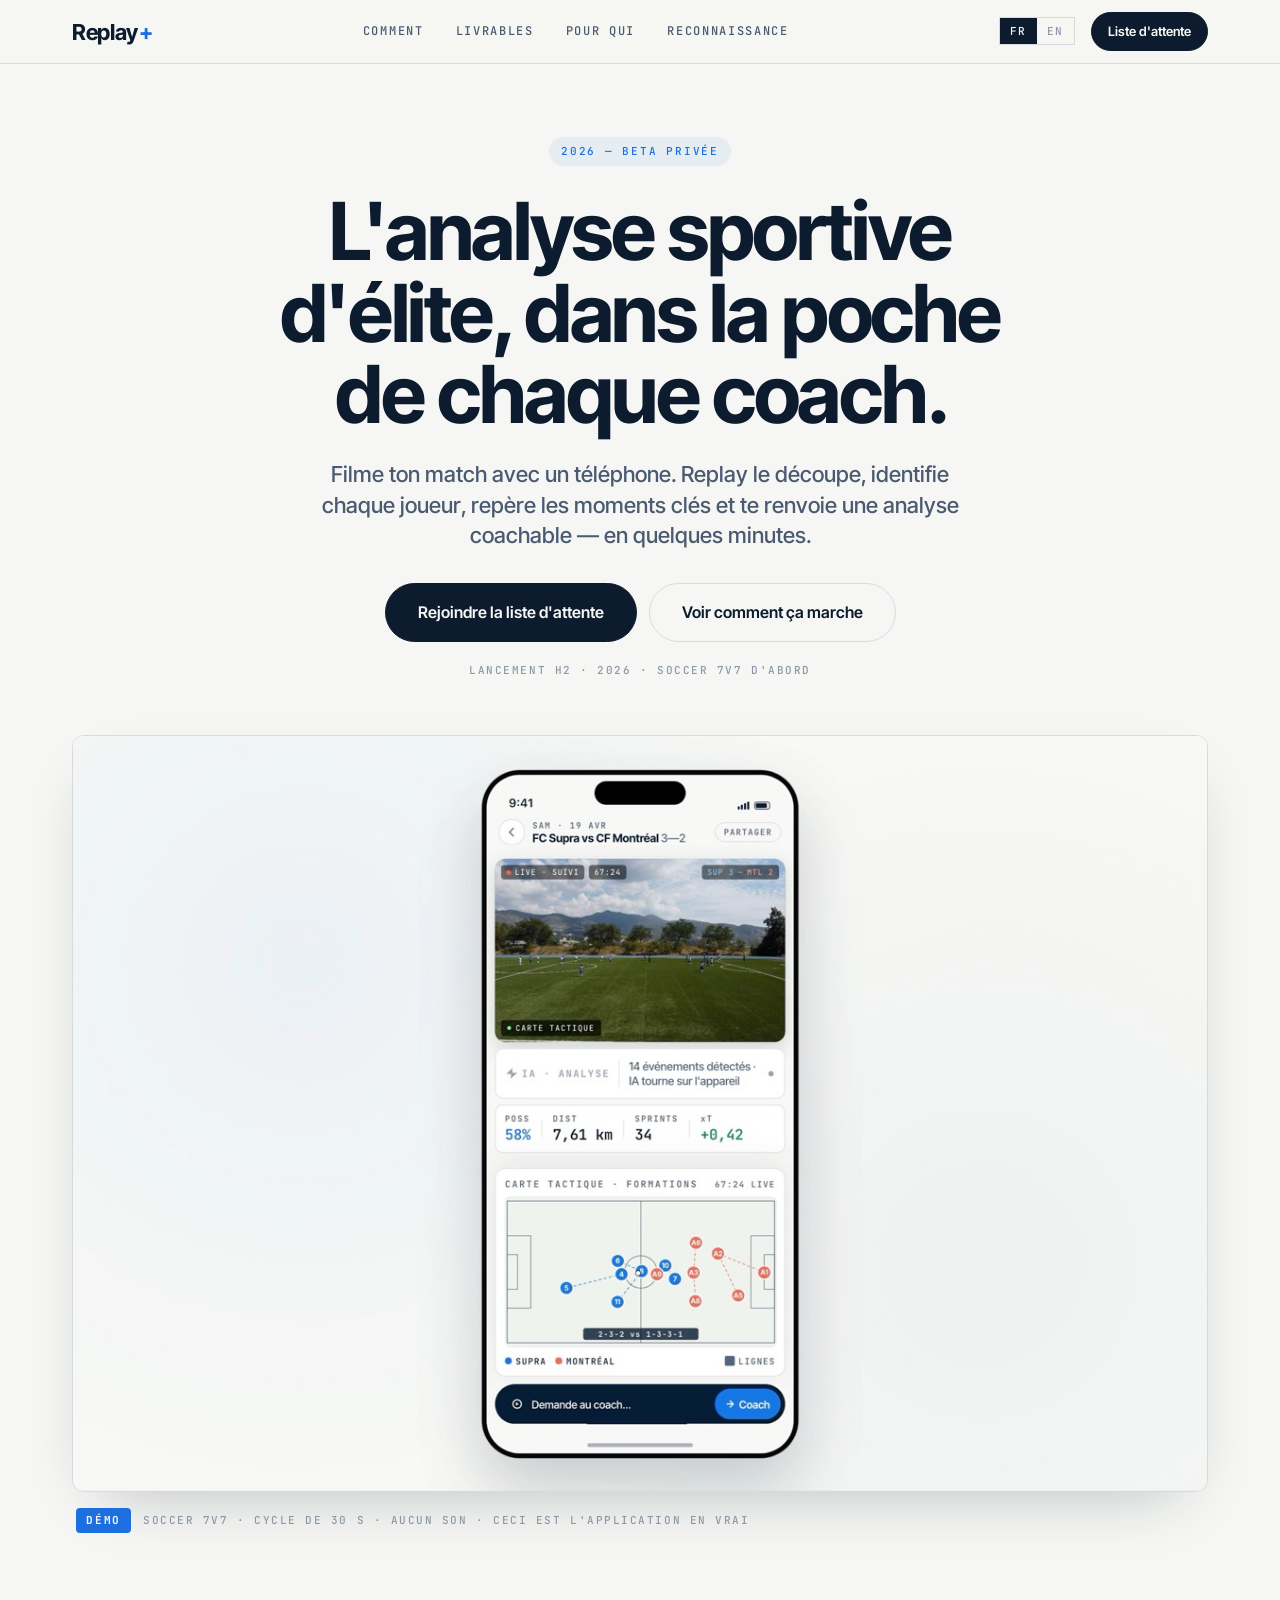
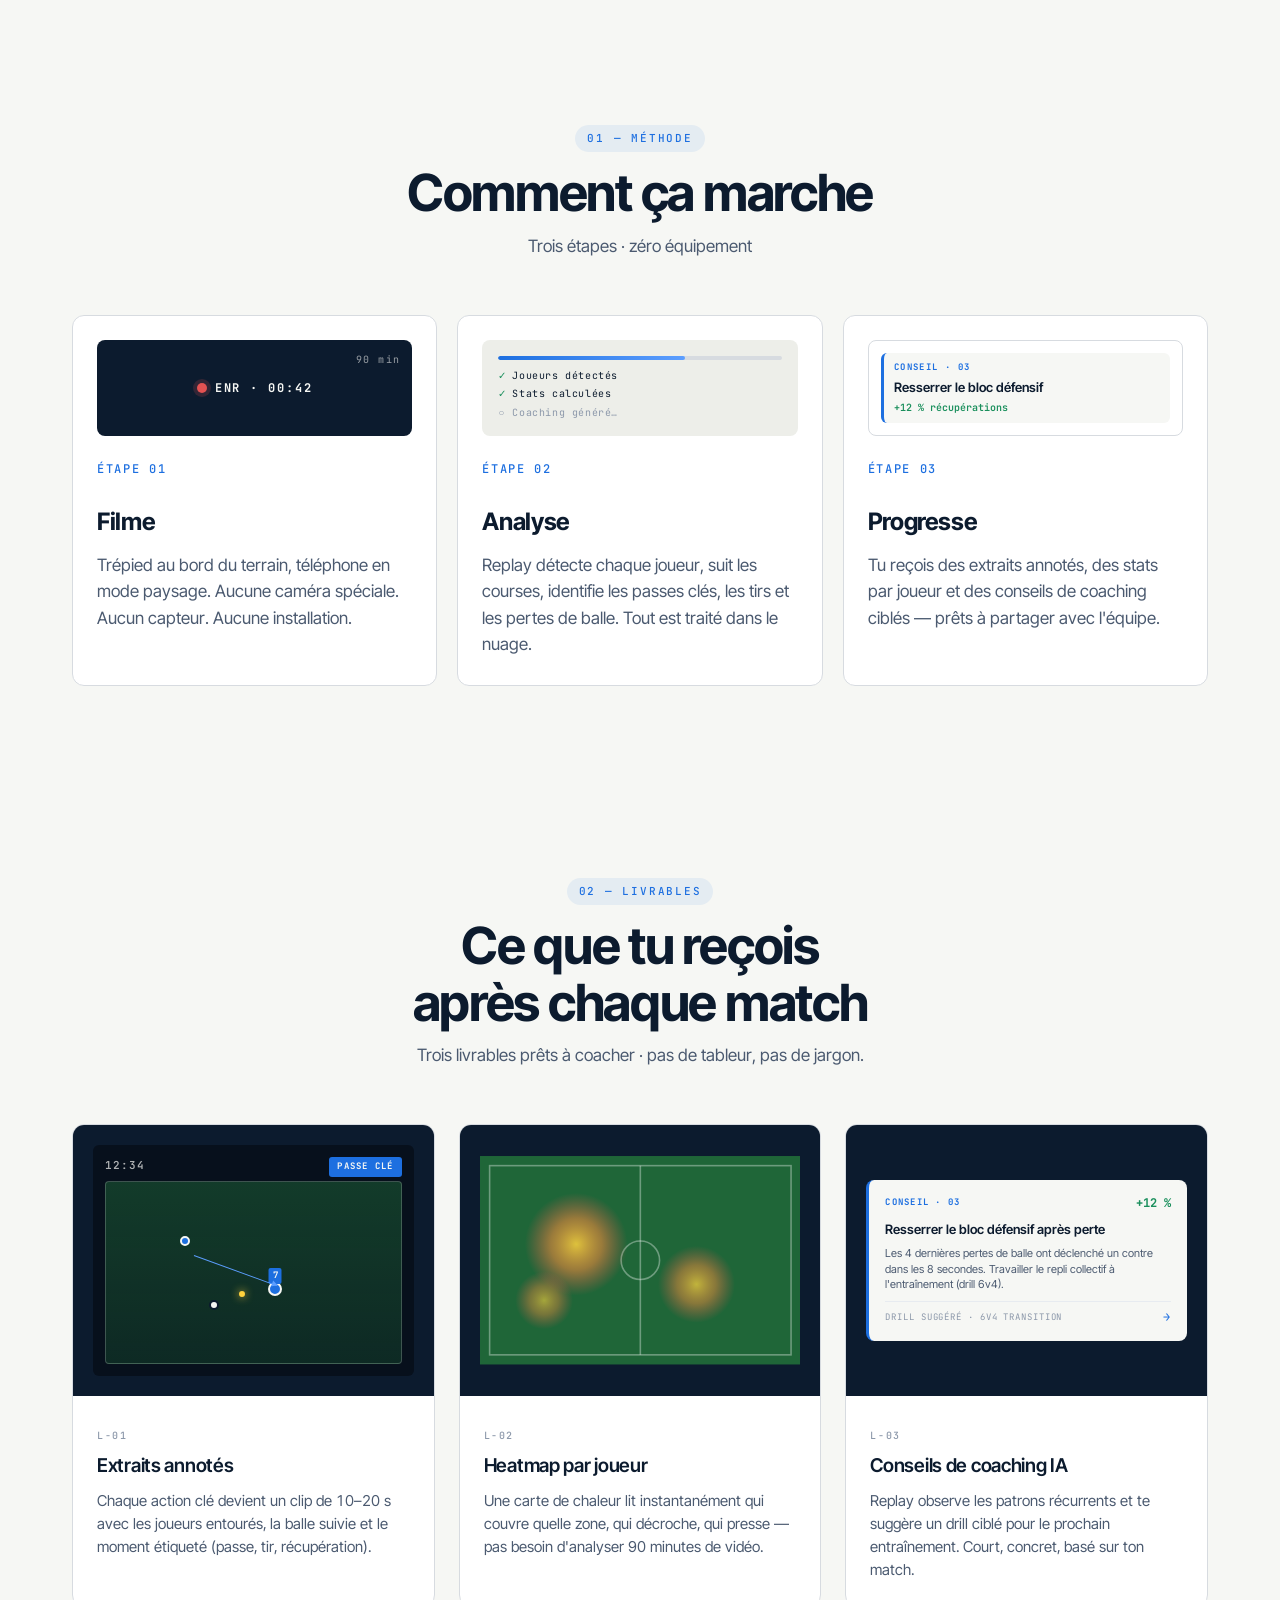
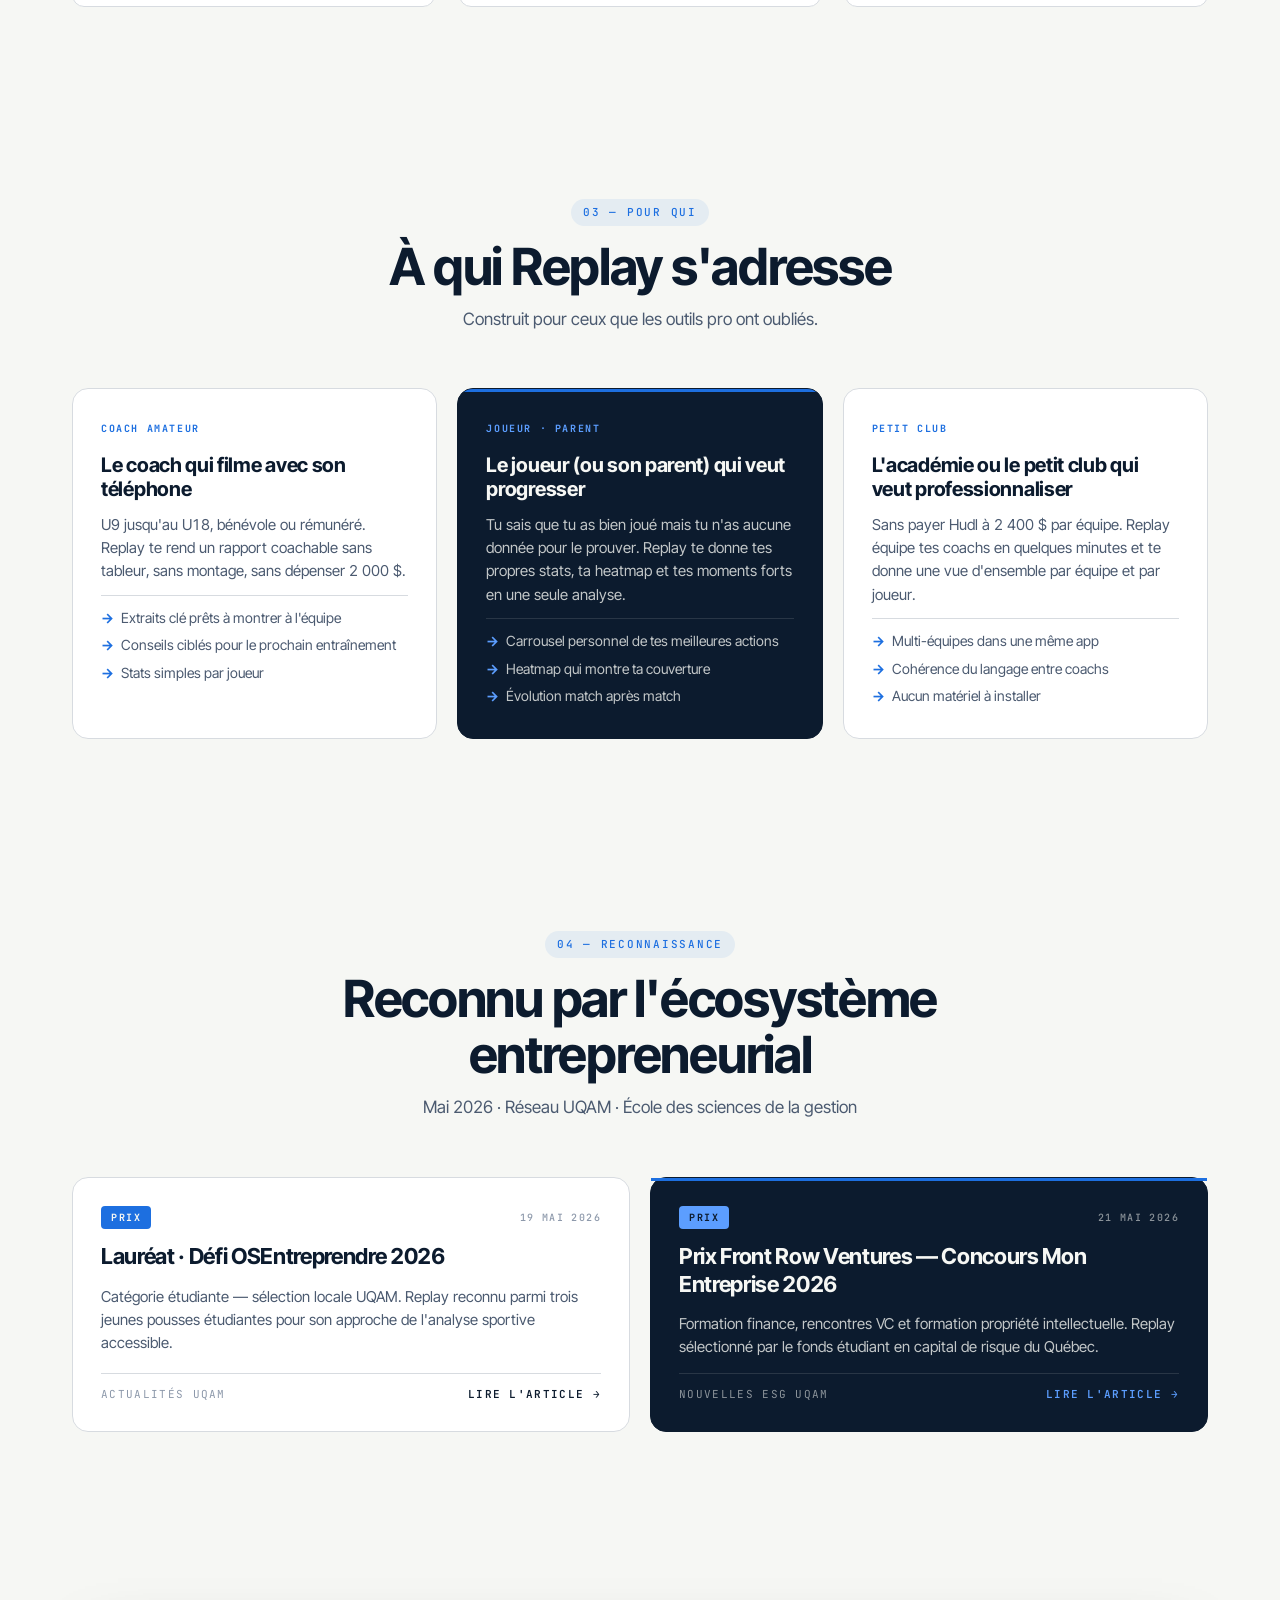
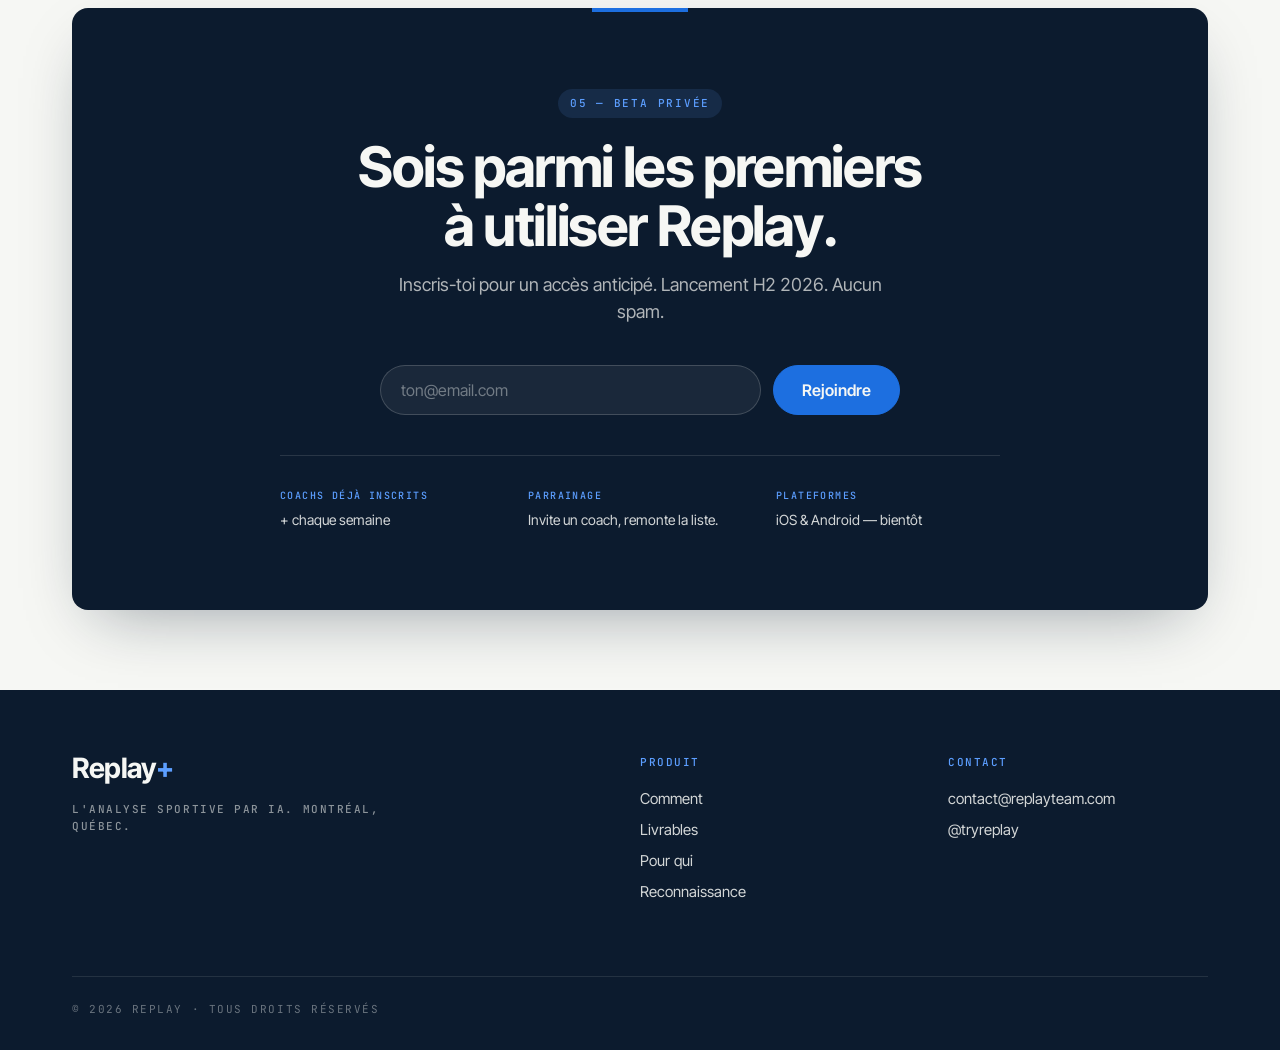
==== commit ab6849c0: "feat(site): minimalist rebuild — Personas + Recognition Drop everything that isn't load-bearing: sta" ====
--- a/index.html
+++ b/index.html
@@ -45,9 +45,9 @@
       <a href="/" class="wordmark" aria-label="Replay+">Replay<span class="accent">+</span></a>
       <nav class="header-nav" aria-label="Section navigation">
         <a href="#how" data-i18n="nav_how">Comment</a>
-        <a href="#features" data-i18n="nav_features">Fonctionnalités</a>
-        <a href="#compare" data-i18n="nav_compare">Comparaison</a>
-        <a href="#faq" data-i18n="nav_faq">FAQ</a>
+        <a href="#features" data-i18n="nav_features">Livrables</a>
+        <a href="#personas" data-i18n="nav_personas">Pour qui</a>
+        <a href="#recognition" data-i18n="nav_recognition">Reconnaissance</a>
       </nav>
       <div class="header-right">
         <div class="lang-toggle" role="group" aria-label="Language">
@@ -86,30 +86,6 @@
           <span class="demo-meta" data-i18n="demo_meta">Soccer 7v7 · cycle de 30 s · aucun son · ceci est l'application en vrai</span>
         </figcaption>
       </figure>
-    </div>
-  </section>
-
-  <!-- ═══ Stats strip ═══ -->
-  <section class="stats-strip">
-    <div class="container">
-      <div class="stats-grid">
-        <div class="stat-item fade-in">
-          <span class="stat-label" data-i18n="stat1_label">Joueurs soccer dans le monde</span>
-          <span class="stat-value">265<span class="stat-unit">M</span></span>
-        </div>
-        <div class="stat-item fade-in">
-          <span class="stat-label" data-i18n="stat2_label">Coachs jeunesse bénévoles</span>
-          <span class="stat-value">78<span class="stat-unit">%</span></span>
-        </div>
-        <div class="stat-item fade-in">
-          <span class="stat-label" data-i18n="stat3_label">Coût d'un outil pro / an</span>
-          <span class="stat-value">2 400<span class="stat-unit">$+</span></span>
-        </div>
-        <div class="stat-item fade-in">
-          <span class="stat-label" data-i18n="stat4_label">Plan Replay gratuit</span>
-          <span class="stat-value stat-value--accent">0<span class="stat-unit">$</span></span>
-        </div>
-      </div>
     </div>
   </section>
 
@@ -245,259 +221,82 @@
     </div>
   </section>
 
-  <!-- ═══ Sports supported ═══ -->
-  <section class="sports">
+  <!-- ═══ Personas ═══ -->
+  <section class="personas" id="personas">
     <div class="container">
-      <div class="sports-strip fade-in">
-        <span class="sports-strip__label" data-i18n="sports_label">Sports supportés</span>
-        <ul class="sports-strip__list">
-          <li class="sports-strip__item sports-strip__item--now">
-            <span class="sports-strip__tag">MAINTENANT</span>
-            <span class="sports-strip__name">Soccer 7v7</span>
-          </li>
-          <li class="sports-strip__item sports-strip__item--next">
-            <span class="sports-strip__tag">PROCHAINEMENT</span>
-            <span class="sports-strip__name">Soccer 11v11</span>
-          </li>
-          <li class="sports-strip__item sports-strip__item--later">
-            <span class="sports-strip__tag">2027</span>
-            <span class="sports-strip__name">Basketball · Volleyball · Hockey</span>
-          </li>
-        </ul>
+      <header class="s-head fade-in">
+        <span class="num">03 — Pour qui</span>
+        <h2 class="title" data-i18n="personas_title">À qui Replay s'adresse</h2>
+        <span class="meta" data-i18n="personas_subtitle">Construit pour ceux que les outils pro ont oubliés.</span>
+      </header>
+      <div class="personas-grid">
+        <article class="persona-card fade-in">
+          <span class="persona-card__tag">COACH AMATEUR</span>
+          <h3 class="persona-card__title" data-i18n="persona1_t">Le coach qui filme avec son téléphone</h3>
+          <p class="persona-card__body" data-i18n="persona1_d">U9 jusqu'au U18, bénévole ou rémunéré. Replay te rend un rapport coachable sans tableur, sans montage, sans dépenser 2 000 $.</p>
+          <ul class="persona-card__list">
+            <li data-i18n="persona1_b1">Extraits clé prêts à montrer à l'équipe</li>
+            <li data-i18n="persona1_b2">Conseils ciblés pour le prochain entraînement</li>
+            <li data-i18n="persona1_b3">Stats simples par joueur</li>
+          </ul>
+        </article>
+        <article class="persona-card persona-card--featured fade-in">
+          <span class="persona-card__tag">JOUEUR · PARENT</span>
+          <h3 class="persona-card__title" data-i18n="persona2_t">Le joueur (ou son parent) qui veut progresser</h3>
+          <p class="persona-card__body" data-i18n="persona2_d">Tu sais que tu as bien joué mais tu n'as aucune donnée pour le prouver. Replay te donne tes propres stats, ta heatmap et tes moments forts en une seule analyse.</p>
+          <ul class="persona-card__list">
+            <li data-i18n="persona2_b1">Carrousel personnel de tes meilleures actions</li>
+            <li data-i18n="persona2_b2">Heatmap qui montre ta couverture</li>
+            <li data-i18n="persona2_b3">Évolution match après match</li>
+          </ul>
+        </article>
+        <article class="persona-card fade-in">
+          <span class="persona-card__tag">PETIT CLUB</span>
+          <h3 class="persona-card__title" data-i18n="persona3_t">L'académie ou le petit club qui veut professionnaliser</h3>
+          <p class="persona-card__body" data-i18n="persona3_d">Sans payer Hudl à 2 400 $ par équipe. Replay équipe tes coachs en quelques minutes et te donne une vue d'ensemble par équipe et par joueur.</p>
+          <ul class="persona-card__list">
+            <li data-i18n="persona3_b1">Multi-équipes dans une même app</li>
+            <li data-i18n="persona3_b2">Cohérence du langage entre coachs</li>
+            <li data-i18n="persona3_b3">Aucun matériel à installer</li>
+          </ul>
+        </article>
       </div>
     </div>
   </section>
 
-  <!-- ═══ Pricing ═══ -->
-  <section class="pricing" id="pricing">
+  <!-- ═══ Reconnaissance (concours + articles) ═══ -->
+  <section class="recognition" id="recognition">
     <div class="container">
       <header class="s-head fade-in">
-        <span class="num">03 — Tarifs</span>
-        <h2 class="title" data-i18n="pricing_title">Choisis ton plan</h2>
-        <span class="meta" data-i18n="pricing_subtitle">Une version gratuite vraie de vraie. Les pros payent pour l'illimité.</span>
+        <span class="num">04 — Reconnaissance</span>
+        <h2 class="title" data-i18n="recognition_title">Reconnu par l'écosystème entrepreneurial</h2>
+        <span class="meta" data-i18n="recognition_subtitle">Mai 2026 · Réseau UQAM · École des sciences de la gestion</span>
       </header>
-      <div class="pricing-grid">
-        <div class="price-card fade-in">
-          <span class="price-card__tag">FREE</span>
-          <span class="price-card__name">Replay</span>
-          <div class="price-card__price">
-            <span class="price-card__amount">0 $</span>
-            <span class="price-card__unit">à vie</span>
-          </div>
-          <ul class="price-card__list">
-            <li>1 analyse complète / mois</li>
-            <li>Extraits annotés &amp; heatmaps</li>
-            <li>1 conseil de coaching par match</li>
-            <li>Soccer 7v7</li>
-          </ul>
-          <a href="#waitlist" class="cta cta--ghost price-card__cta">Commencer gratuitement</a>
-        </div>
-
-        <div class="price-card price-card--featured fade-in">
-          <span class="price-card__tag">RECOMMANDÉ</span>
-          <span class="price-card__name">Replay+</span>
-          <div class="price-card__price">
-            <span class="price-card__amount">99 $</span>
-            <span class="price-card__unit">/ an</span>
-          </div>
-          <ul class="price-card__list">
-            <li>Jusqu'à 30 analyses / mois</li>
-            <li>Conseils IA illimités</li>
-            <li>Rapport PDF par match</li>
-            <li>Comparaison entre matchs</li>
-            <li>Support prioritaire</li>
-          </ul>
-          <a href="#waitlist" class="cta cta--accent price-card__cta">Rejoindre la liste</a>
-        </div>
-
-        <div class="price-card fade-in">
-          <span class="price-card__tag">PRO</span>
-          <span class="price-card__name">Replay Pro</span>
-          <div class="price-card__price">
-            <span class="price-card__amount">1 490 $</span>
-            <span class="price-card__unit">/ an / club</span>
-          </div>
-          <ul class="price-card__list">
-            <li>Analyses illimitées</li>
-            <li>Multi-équipe (jusqu'à 8)</li>
-            <li>Export vidéo HD avec overlays</li>
-            <li>Accès API &amp; intégrations</li>
-            <li>Onboarding personnalisé</li>
-          </ul>
-          <a href="mailto:contact@replayteam.com?subject=Replay%20Pro" class="cta cta--ghost price-card__cta">Nous parler</a>
-        </div>
-
-        <div class="price-card price-card--venue fade-in">
-          <span class="price-card__tag">VENUE</span>
-          <span class="price-card__name">Pour les terrains</span>
-          <div class="price-card__price">
-            <span class="price-card__amount">Rev-share</span>
-            <span class="price-card__unit">40 %</span>
-          </div>
-          <ul class="price-card__list">
-            <li>Caméras fixes installées au terrain</li>
-            <li>Replay automatique pour chaque match</li>
-            <li>Aucun frais d'installation</li>
-            <li>Lancement 2027 H2</li>
-          </ul>
-          <a href="mailto:contact@replayteam.com?subject=Replay%20Venue" class="cta cta--ghost price-card__cta">Devenir partenaire</a>
-        </div>
-      </div>
-      <p class="pricing-note fade-in" data-i18n="pricing_note">Prix en CAD · sans engagement · TPS/TVQ en sus pour le Québec.</p>
-    </div>
-  </section>
-
-  <!-- ═══ Comparison ═══ -->
-  <section class="comparison" id="compare">
-    <div class="container">
-      <header class="s-head fade-in">
-        <span class="num">03 — Marché</span>
-        <h2 class="title" data-i18n="comp_title">Replay vs. la compétition</h2>
-        <span class="meta" data-i18n="comp_subtitle">Mêmes fonctions · fraction du prix</span>
-      </header>
-      <div class="comparison-table-wrapper fade-in">
-        <table class="comparison-table">
-          <thead>
-            <tr>
-              <th>&nbsp;</th>
-              <th class="highlight">Replay+</th>
-              <th>Hudl</th>
-              <th>Veo</th>
-              <th>Trace</th>
-            </tr>
-          </thead>
-          <tbody>
-            <tr>
-              <td data-i18n="comp_row1">Version gratuite</td>
-              <td class="highlight"><span class="check">&#10003;</span></td>
-              <td><span class="cross">&minus;</span></td>
-              <td><span class="cross">&minus;</span></td>
-              <td><span class="cross">&minus;</span></td>
-            </tr>
-            <tr>
-              <td data-i18n="comp_row2">Aucun équipement requis</td>
-              <td class="highlight"><span class="check">&#10003;</span></td>
-              <td><span class="cross">&minus;</span></td>
-              <td><span class="cross">&minus;</span></td>
-              <td><span class="cross">&minus;</span></td>
-            </tr>
-            <tr>
-              <td data-i18n="comp_row3">Détection IA des joueurs</td>
-              <td class="highlight"><span class="check">&#10003;</span></td>
-              <td><span class="check">&#10003;</span></td>
-              <td><span class="check">&#10003;</span></td>
-              <td><span class="check">&#10003;</span></td>
-            </tr>
-            <tr>
-              <td data-i18n="comp_row4">Conseils de coaching IA</td>
-              <td class="highlight"><span class="check">&#10003;</span></td>
-              <td><span class="cross">&minus;</span></td>
-              <td><span class="cross">&minus;</span></td>
-              <td><span class="cross">&minus;</span></td>
-            </tr>
-            <tr>
-              <td data-i18n="comp_row5">Multi-sport</td>
-              <td class="highlight"><span class="check">&#10003;</span></td>
-              <td><span class="check">&#10003;</span></td>
-              <td><span class="cross">&minus;</span></td>
-              <td><span class="cross">&minus;</span></td>
-            </tr>
-            <tr>
-              <td data-i18n="comp_row6">Prix annuel</td>
-              <td class="highlight" data-i18n="comp_price_replay">Gratuit / 120 $</td>
-              <td data-i18n="comp_price_hudl">~2 400 $+</td>
-              <td data-i18n="comp_price_veo">~1 200 $+</td>
-              <td data-i18n="comp_price_trace">~1 800 $+</td>
-            </tr>
-          </tbody>
-        </table>
-      </div>
-      <p class="comparison-note fade-in" data-i18n="comp_note">Prix approximatifs basés sur les offres publiques en 2025.</p>
-    </div>
-  </section>
-
-  <!-- ═══ Capture guide ═══ -->
-  <section class="capture" id="capture">
-    <div class="container">
-      <header class="s-head fade-in">
-        <span class="num">05 — Capture</span>
-        <h2 class="title" data-i18n="capture_title">Comment filmer pour de bons résultats</h2>
-        <span class="meta" data-i18n="capture_subtitle">Le « bon » setup tient en 5 lignes. C'est gratuit.</span>
-      </header>
-      <div class="capture-grid">
-        <ul class="capture-list fade-in">
-          <li><span class="capture-list__k">01</span><div><strong>Trépied au bord du terrain.</strong> Au niveau de la ligne médiane, côté tribunes. Pas dans le but.</div></li>
-          <li><span class="capture-list__k">02</span><div><strong>Téléphone en mode paysage.</strong> Le terrain doit remplir l'image — pas de zoom, pas de balayage.</div></li>
-          <li><span class="capture-list__k">03</span><div><strong>Une seule prise.</strong> Lance la caméra avant le coup d'envoi, laisse rouler jusqu'au coup de sifflet final.</div></li>
-          <li><span class="capture-list__k">04</span><div><strong>Lumière naturelle suffit.</strong> Replay tolère grand-angle, contre-jour modéré et résolution 1080p ou plus.</div></li>
-          <li><span class="capture-list__k">05</span><div><strong>L'app vérifie le cadrage</strong> pendant les 5 premières secondes et te corrige avant que tu lances le match.</div></li>
-        </ul>
-        <figure class="capture-diagram fade-in" aria-label="Position recommandée du téléphone : trépied à mi-terrain, côté touche">
-          <svg viewBox="0 0 320 220" xmlns="http://www.w3.org/2000/svg">
-            <!-- pitch -->
-            <rect x="20" y="20" width="280" height="160" fill="#1f6638" rx="4"/>
-            <rect x="20" y="20" width="280" height="160" fill="none" stroke="rgba(255,255,255,0.4)" stroke-width="1.5" rx="4"/>
-            <line x1="160" y1="20" x2="160" y2="180" stroke="rgba(255,255,255,0.4)" stroke-width="1.5"/>
-            <circle cx="160" cy="100" r="22" fill="none" stroke="rgba(255,255,255,0.4)" stroke-width="1.5"/>
-            <rect x="20" y="60" width="32" height="80" fill="none" stroke="rgba(255,255,255,0.4)" stroke-width="1.5"/>
-            <rect x="268" y="60" width="32" height="80" fill="none" stroke="rgba(255,255,255,0.4)" stroke-width="1.5"/>
-            <!-- phone position -->
-            <line x1="160" y1="180" x2="160" y2="210" stroke="var(--accent)" stroke-width="2" stroke-dasharray="4 3"/>
-            <rect x="152" y="200" width="16" height="12" fill="var(--accent)" rx="2"/>
-            <text x="160" y="210" text-anchor="middle" font-family="JetBrains Mono, monospace" font-size="10" fill="var(--ink)" letter-spacing="1.5">TRÉPIED</text>
-            <!-- viewing cone -->
-            <polygon points="160,200 80,40 240,40" fill="var(--accent)" fill-opacity="0.1" stroke="var(--accent)" stroke-width="1" stroke-dasharray="3 3"/>
-          </svg>
-          <figcaption>Position recommandée · trépied à la ligne médiane, côté touche.</figcaption>
-        </figure>
-      </div>
-    </div>
-  </section>
-
-  <!-- ═══ Privacy & trust ═══ -->
-  <section class="privacy" id="privacy">
-    <div class="container">
-      <header class="s-head fade-in">
-        <span class="num">06 — Vie privée</span>
-        <h2 class="title" data-i18n="privacy_title">Conçu pour le sport amateur, sans compromis sur les données.</h2>
-        <span class="meta" data-i18n="privacy_subtitle">Replay traite des vidéos de jeunes joueurs. On le prend au sérieux.</span>
-      </header>
-      <div class="privacy-grid">
-        <div class="privacy-item fade-in">
-          <span class="privacy-item__k">P-01</span>
-          <h3 data-i18n="priv1_t">Vidéo sur l'appareil</h3>
-          <p data-i18n="priv1_d">La vidéo brute ne quitte jamais ton téléphone. Seules les images extraites sont envoyées au serveur.</p>
-        </div>
-        <div class="privacy-item fade-in">
-          <span class="privacy-item__k">P-02</span>
-          <h3 data-i18n="priv2_t">Chiffrement bout-en-bout</h3>
-          <p data-i18n="priv2_d">Les images sont chiffrées avant l'envoi et déchiffrées uniquement en mémoire au moment de l'analyse.</p>
-        </div>
-        <div class="privacy-item fade-in">
-          <span class="privacy-item__k">P-03</span>
-          <h3 data-i18n="priv3_t">Suppression immédiate</h3>
-          <p data-i18n="priv3_d">Dès que l'analyse est terminée, les images sont effacées des serveurs. Aucun stockage.</p>
-        </div>
-        <div class="privacy-item fade-in">
-          <span class="privacy-item__k">P-04</span>
-          <h3 data-i18n="priv4_t">Aucun partage</h3>
-          <p data-i18n="priv4_d">Tes vidéos et tes statistiques ne sont jamais revendues, ni utilisées pour entraîner d'autres modèles.</p>
-        </div>
-      </div>
-    </div>
-  </section>
-
-  <!-- ═══ Founder (compact) ═══ -->
-  <section class="founder" id="founder">
-    <div class="container">
-      <div class="founder-mini fade-in">
-        <div class="founder-photo">
-          <img src="founder.jpg" alt="Rayane Belhadj">
-        </div>
-        <div class="founder-text">
-          <blockquote class="founder-quote" data-i18n="founder_quote">« Les outils pro coûtent des milliers de dollars. J'ai construit Replay pour que chaque coach amateur ait accès à l'analyse qui fait la différence. »</blockquote>
-          <p class="founder-meta"><span class="founder-name">Rayane Belhadj</span> · <span data-i18n="founder_role">Fondateur, Replay</span> · Montréal QC</p>
-        </div>
+      <div class="recognition-grid">
+        <a class="award-card fade-in" href="https://actualites.uqam.ca/2026/defi-oseentreprendre/" target="_blank" rel="noopener">
+          <div class="award-card__head">
+            <span class="award-card__tag">PRIX</span>
+            <span class="award-card__date">19 mai 2026</span>
+          </div>
+          <h3 class="award-card__title">Lauréat · Défi OSEntreprendre 2026</h3>
+          <p class="award-card__body">Catégorie étudiante — sélection locale UQAM. Replay reconnu parmi trois jeunes pousses étudiantes pour son approche de l'analyse sportive accessible.</p>
+          <div class="award-card__foot">
+            <span class="award-card__source">Actualités UQAM</span>
+            <span class="award-card__cta" data-i18n="read_article">Lire l'article →</span>
+          </div>
+        </a>
+        <a class="award-card award-card--featured fade-in" href="https://nouvelles.esg.uqam.ca/non-categorise/le-concours-mon-entreprise-2026-recompense-la-releve-entrepreneuriale/" target="_blank" rel="noopener">
+          <div class="award-card__head">
+            <span class="award-card__tag">PRIX</span>
+            <span class="award-card__date">21 mai 2026</span>
+          </div>
+          <h3 class="award-card__title">Prix Front Row Ventures — Concours Mon Entreprise 2026</h3>
+          <p class="award-card__body">Formation finance, rencontres VC et formation propriété intellectuelle. Replay sélectionné par le fonds étudiant en capital de risque du Québec.</p>
+          <div class="award-card__foot">
+            <span class="award-card__source">Nouvelles ESG UQAM</span>
+            <span class="award-card__cta" data-i18n="read_article">Lire l'article →</span>
+          </div>
+        </a>
       </div>
     </div>
   </section>
@@ -531,31 +330,6 @@
     </div>
   </section>
 
-  <!-- ═══ FAQ ═══ -->
-  <section class="faq" id="faq">
-    <div class="container">
-      <header class="s-head fade-in">
-        <span class="num">07 — FAQ</span>
-        <h2 class="title" data-i18n="faq_title">Questions fréquentes</h2>
-        <span class="meta" data-i18n="faq_subtitle">Tu n'as pas trouvé ta réponse ? Écris-nous, on répond en moins de 24 h.</span>
-      </header>
-      <div class="faq-list fade-in">
-        <details class="faq-item">
-          <summary data-i18n="faq1_q">Quel type de caméra ou trépied me faut-il ?</summary>
-          <div class="faq-answer" data-i18n="faq1_a">Aucune caméra spéciale. Le téléphone que tu utilises tous les jours suffit. Un trépied basique (~30 $) est recommandé pour stabiliser l'image, mais ce n'est pas obligatoire. L'app valide ton cadrage dans les 5 premières secondes du match.</div>
-        </details>
-        <details class="faq-item">
-          <summary data-i18n="faq2_q">Mes vidéos et celles de mes joueurs sont-elles vraiment privées ?</summary>
-          <div class="faq-answer" data-i18n="faq2_a">Oui. La vidéo brute ne quitte jamais ton téléphone. Replay extrait des images, les chiffre, les envoie au serveur, les analyse, puis les supprime immédiatement. Aucun stockage, aucune revente, aucune utilisation pour entraîner d'autres modèles.</div>
-        </details>
-        <details class="faq-item">
-          <summary data-i18n="faq3_q">Quand Replay sera-t-il disponible pour mon sport ?</summary>
-          <div class="faq-answer" data-i18n="faq3_a">Soccer 7v7 dès le lancement (H2 2026). Soccer 11v11 quelques mois plus tard. Basketball, volleyball et hockey en 2027 selon la demande. Inscris-toi à la liste pour voter pour ton sport.</div>
-        </details>
-      </div>
-    </div>
-  </section>
-
   <!-- ═══ Sticky mobile CTA ═══ -->
   <div class="mobile-cta" id="mobile-cta" aria-hidden="false">
     <a href="#waitlist" class="cta cta--accent" data-i18n="nav_cta">Liste d'attente</a>
@@ -571,9 +345,9 @@
       <div class="footer-col">
         <h4 data-i18n="footer_product">Produit</h4>
         <a href="#how" data-i18n="nav_how">Comment</a>
-        <a href="#features" data-i18n="nav_features">Fonctionnalités</a>
-        <a href="#compare" data-i18n="nav_compare">Comparaison</a>
-        <a href="#faq" data-i18n="nav_faq">FAQ</a>
+        <a href="#features" data-i18n="nav_features">Livrables</a>
+        <a href="#personas" data-i18n="nav_personas">Pour qui</a>
+        <a href="#recognition" data-i18n="nav_recognition">Reconnaissance</a>
       </div>
       <div class="footer-col">
         <h4 data-i18n="footer_contact">Contact</h4>
@@ -678,9 +452,9 @@
     const translations = {
       en: {
         nav_how: "How",
-        nav_features: "Features",
-        nav_compare: "Compare",
-        nav_faq: "FAQ",
+        nav_features: "Deliverables",
+        nav_personas: "Who it's for",
+        nav_recognition: "Recognition",
         nav_cta: "Waitlist",
         hero_eyebrow: "2026 — Private beta",
         hero_h1: "Elite sports analysis, in every coach's pocket.",
@@ -751,6 +525,26 @@
         ret2_desc: "A heat map shows instantly who covers which zone, who drops, who presses — no need to rewatch 90 minutes of footage.",
         ret3_title: "AI coaching tips",
         ret3_desc: "Replay spots recurring patterns and suggests a targeted drill for your next session. Short, concrete, based on your match.",
+        personas_title: "Who Replay is for",
+        personas_subtitle: "Built for the people the pro tools forgot.",
+        persona1_t: "The coach who films on their phone",
+        persona1_d: "U9 through U18, volunteer or paid. Replay hands you a coachable report — no spreadsheet, no editing, no $2,000 invoice.",
+        persona1_b1: "Key clips ready to show the team",
+        persona1_b2: "Targeted tips for the next practice",
+        persona1_b3: "Simple per-player stats",
+        persona2_t: "The player (or parent) who wants to improve",
+        persona2_d: "You know you played well, but you have no data to prove it. Replay gives you your own stats, your heatmap and your best moments in one go.",
+        persona2_b1: "Personal carousel of your best plays",
+        persona2_b2: "Heatmap showing your coverage",
+        persona2_b3: "Progress tracked match after match",
+        persona3_t: "The academy or small club going pro",
+        persona3_d: "Without paying $2,400 per team to Hudl. Replay equips your coaches in minutes and gives you a per-team / per-player overview.",
+        persona3_b1: "Multi-team in one app",
+        persona3_b2: "Common language across coaches",
+        persona3_b3: "Zero equipment to install",
+        recognition_title: "Recognised by the entrepreneurial ecosystem",
+        recognition_subtitle: "May 2026 · UQAM network · School of Management.",
+        read_article: "Read the article →",
         sports_label: "Supported sports",
         pricing_title: "Pick your plan",
         pricing_subtitle: "A free tier that actually works. Pros pay for unlimited.",
@@ -782,9 +576,9 @@
       },
       fr: {
         nav_how: "Comment",
-        nav_features: "Fonctionnalités",
-        nav_compare: "Comparaison",
-        nav_faq: "FAQ",
+        nav_features: "Livrables",
+        nav_personas: "Pour qui",
+        nav_recognition: "Reconnaissance",
         nav_cta: "Liste d'attente",
         hero_eyebrow: "2026 — Beta privée",
         hero_h1: "L'analyse sportive d'élite, dans la poche de chaque coach.",
@@ -855,6 +649,26 @@
         ret2_desc: "Une carte de chaleur lit instantanément qui couvre quelle zone, qui décroche, qui presse — pas besoin d'analyser 90 minutes de vidéo.",
         ret3_title: "Conseils de coaching IA",
         ret3_desc: "Replay observe les patrons récurrents et te suggère un drill ciblé pour le prochain entraînement. Court, concret, basé sur ton match.",
+        personas_title: "À qui Replay s'adresse",
+        personas_subtitle: "Construit pour ceux que les outils pro ont oubliés.",
+        persona1_t: "Le coach qui filme avec son téléphone",
+        persona1_d: "U9 jusqu'au U18, bénévole ou rémunéré. Replay te rend un rapport coachable sans tableur, sans montage, sans dépenser 2 000 $.",
+        persona1_b1: "Extraits clé prêts à montrer à l'équipe",
+        persona1_b2: "Conseils ciblés pour le prochain entraînement",
+        persona1_b3: "Stats simples par joueur",
+        persona2_t: "Le joueur (ou son parent) qui veut progresser",
+        persona2_d: "Tu sais que tu as bien joué mais tu n'as aucune donnée pour le prouver. Replay te donne tes propres stats, ta heatmap et tes moments forts en une seule analyse.",
+        persona2_b1: "Carrousel personnel de tes meilleures actions",
+        persona2_b2: "Heatmap qui montre ta couverture",
+        persona2_b3: "Évolution match après match",
+        persona3_t: "L'académie ou le petit club qui veut professionnaliser",
+        persona3_d: "Sans payer Hudl à 2 400 $ par équipe. Replay équipe tes coachs en quelques minutes et te donne une vue d'ensemble par équipe et par joueur.",
+        persona3_b1: "Multi-équipes dans une même app",
+        persona3_b2: "Cohérence du langage entre coachs",
+        persona3_b3: "Aucun matériel à installer",
+        recognition_title: "Reconnu par l'écosystème entrepreneurial",
+        recognition_subtitle: "Mai 2026 · Réseau UQAM · École des sciences de la gestion.",
+        read_article: "Lire l'article →",
         sports_label: "Sports supportés",
         pricing_title: "Choisis ton plan",
         pricing_subtitle: "Une version gratuite vraie de vraie. Les pros payent pour l'illimité.",
--- a/style.css
+++ b/style.css
@@ -897,6 +897,233 @@
 }
 .ret-tip__chev { color: var(--accent); font-size: 12px; }
 
+/* ── Personas ── */
+.personas-grid {
+  display: grid;
+  grid-template-columns: 1fr;
+  gap: 20px;
+}
+
+@media (min-width: 768px) { .personas-grid { grid-template-columns: repeat(3, 1fr); } }
+
+.persona-card {
+  display: flex;
+  flex-direction: column;
+  gap: 12px;
+  padding: 32px 28px;
+  background: var(--bg-2);
+  border: 1px solid var(--rule);
+  border-radius: 16px;
+  transition: transform 0.25s ease, box-shadow 0.25s ease, border-color 0.25s ease;
+  position: relative;
+  overflow: hidden;
+}
+
+.persona-card:hover {
+  transform: translateY(-3px);
+  box-shadow: 0 16px 40px -16px rgba(12, 27, 46, 0.18);
+  border-color: var(--accent);
+}
+
+.persona-card--featured {
+  background: var(--ink);
+  color: var(--bg);
+  border-color: var(--ink);
+}
+
+.persona-card--featured::before {
+  content: '';
+  position: absolute;
+  top: 0; left: 0; right: 0;
+  height: 3px;
+  background: var(--accent);
+}
+
+.persona-card__tag {
+  font-family: var(--f-mono);
+  font-size: 10px;
+  font-weight: 700;
+  letter-spacing: 0.16em;
+  color: var(--accent);
+  margin-bottom: 4px;
+}
+
+.persona-card--featured .persona-card__tag { color: var(--accent-2); }
+
+.persona-card__title {
+  font-family: var(--f-sans);
+  font-size: 20px;
+  font-weight: 700;
+  letter-spacing: -0.015em;
+  line-height: 1.2;
+  color: var(--ink);
+  margin: 0;
+}
+
+.persona-card--featured .persona-card__title { color: var(--bg); }
+
+.persona-card__body {
+  font-size: 15px;
+  line-height: 1.55;
+  color: var(--ink-2);
+  margin: 0;
+}
+
+.persona-card--featured .persona-card__body { color: rgba(246, 247, 244, 0.78); }
+
+.persona-card__list {
+  list-style: none;
+  padding: 12px 0 0;
+  margin: 0;
+  display: flex;
+  flex-direction: column;
+  gap: 8px;
+  border-top: 1px solid var(--rule);
+}
+
+.persona-card--featured .persona-card__list { border-top-color: rgba(246, 247, 244, 0.12); }
+
+.persona-card__list li {
+  position: relative;
+  padding-left: 20px;
+  font-size: 14px;
+  color: var(--ink-2);
+  line-height: 1.4;
+}
+
+.persona-card__list li::before {
+  content: '→';
+  position: absolute;
+  left: 0;
+  color: var(--accent);
+  font-weight: 700;
+}
+
+.persona-card--featured .persona-card__list li { color: rgba(246, 247, 244, 0.78); }
+.persona-card--featured .persona-card__list li::before { color: var(--accent-2); }
+
+/* ── Recognition (awards + articles) ── */
+.recognition-grid {
+  display: grid;
+  grid-template-columns: 1fr;
+  gap: 20px;
+}
+
+@media (min-width: 768px) { .recognition-grid { grid-template-columns: repeat(2, 1fr); } }
+
+.award-card {
+  display: flex;
+  flex-direction: column;
+  gap: 14px;
+  padding: 28px;
+  background: var(--bg-2);
+  border: 1px solid var(--rule);
+  border-radius: 16px;
+  text-decoration: none;
+  color: inherit;
+  transition: transform 0.25s ease, box-shadow 0.25s ease, border-color 0.25s ease;
+  position: relative;
+}
+
+.award-card:hover {
+  transform: translateY(-3px);
+  box-shadow: 0 16px 40px -16px rgba(12, 27, 46, 0.18);
+  border-color: var(--accent);
+}
+
+.award-card:hover .award-card__cta { color: var(--accent); }
+
+.award-card--featured {
+  background: var(--ink);
+  color: var(--bg);
+  border-color: var(--ink);
+}
+
+.award-card--featured::before {
+  content: '';
+  position: absolute;
+  top: 0; left: 0; right: 0;
+  height: 3px;
+  background: var(--accent);
+}
+
+.award-card__head {
+  display: flex;
+  justify-content: space-between;
+  align-items: center;
+  font-family: var(--f-mono);
+  font-size: 10px;
+  font-weight: 500;
+  letter-spacing: 0.14em;
+  text-transform: uppercase;
+}
+
+.award-card__tag {
+  background: var(--accent);
+  color: var(--bg);
+  padding: 4px 10px;
+  border-radius: 4px;
+  font-weight: 700;
+  letter-spacing: 0.16em;
+}
+
+.award-card--featured .award-card__tag {
+  background: var(--accent-2);
+  color: var(--ink);
+}
+
+.award-card__date { color: var(--ink-3); }
+.award-card--featured .award-card__date { color: rgba(246, 247, 244, 0.55); }
+
+.award-card__title {
+  font-family: var(--f-sans);
+  font-size: 20px;
+  font-weight: 700;
+  letter-spacing: -0.015em;
+  line-height: 1.25;
+  color: var(--ink);
+  margin: 0;
+}
+
+.award-card--featured .award-card__title { color: var(--bg); }
+
+@media (min-width: 1024px) { .award-card__title { font-size: 22px; } }
+
+.award-card__body {
+  font-size: 15px;
+  line-height: 1.55;
+  color: var(--ink-2);
+  margin: 0;
+}
+
+.award-card--featured .award-card__body { color: rgba(246, 247, 244, 0.78); }
+
+.award-card__foot {
+  display: flex;
+  justify-content: space-between;
+  align-items: center;
+  padding-top: 12px;
+  margin-top: auto;
+  border-top: 1px solid var(--rule);
+  font-family: var(--f-mono);
+  font-size: 11px;
+  letter-spacing: 0.12em;
+  text-transform: uppercase;
+}
+
+.award-card--featured .award-card__foot { border-top-color: rgba(246, 247, 244, 0.12); }
+
+.award-card__source { color: var(--ink-3); }
+.award-card--featured .award-card__source { color: rgba(246, 247, 244, 0.55); }
+
+.award-card__cta {
+  color: var(--ink);
+  font-weight: 600;
+  transition: color 0.15s ease;
+}
+
+.award-card--featured .award-card__cta { color: var(--accent-2); }
+
 /* ── Sports strip ── */
 .sports { padding: 32px 0; }
 @media (min-width: 1024px) { .sports { padding: 48px 0; } }
